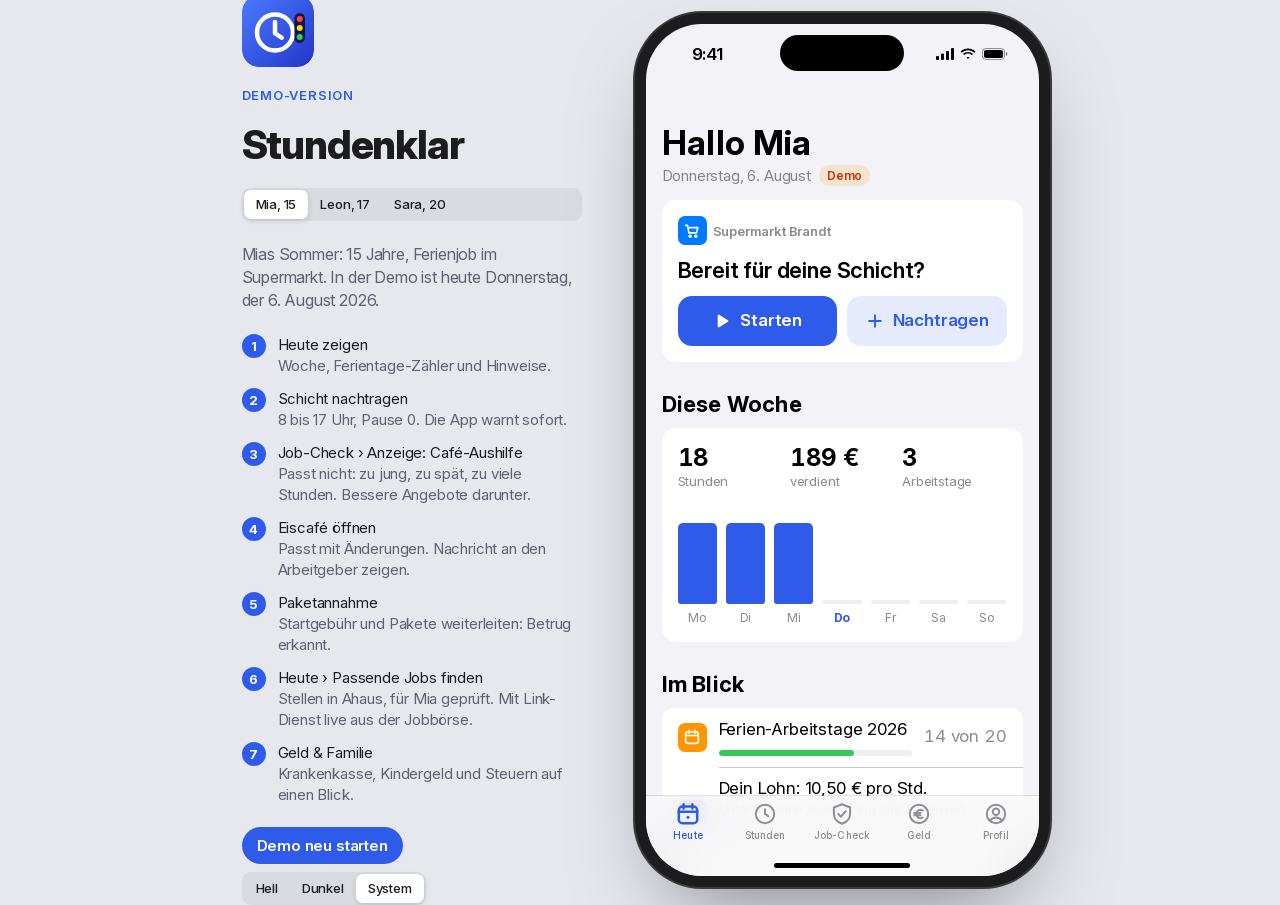
==== demo.html @ 0ec6d13a "Add files via upload" ====
<!doctype html>
<html lang="de">
<head>
<meta charset="utf-8">
<meta name="viewport" content="width=device-width, initial-scale=1, viewport-fit=cover">
<meta http-equiv="Content-Security-Policy" content="default-src 'self'; script-src 'self' 'unsafe-inline'; style-src 'self' 'unsafe-inline'; img-src 'self' data:; font-src 'self'; connect-src 'self' https://*.workers.dev; manifest-src 'self'; base-uri 'none'; form-action 'none'; object-src 'none'">
<meta name="referrer" content="no-referrer">
<meta name="description" content="Demo von Stundenklar mit Mia, Leon und Sara.">
<meta name="theme-color" content="#F2F2F7" media="(prefers-color-scheme: light)">
<meta name="theme-color" content="#000000" media="(prefers-color-scheme: dark)">
<meta name="apple-mobile-web-app-capable" content="yes">
<meta name="mobile-web-app-capable" content="yes">
<meta name="apple-mobile-web-app-title" content="Stundenklar">
<meta name="apple-mobile-web-app-status-bar-style" content="default">
<link rel="manifest" href="manifest.webmanifest">
<link rel="icon" href="icons/icon.svg" type="image/svg+xml">
<link rel="apple-touch-icon" href="icons/apple-touch-icon.png">
<link rel="stylesheet" href="fonts/inter.css">
<title>Stundenklar Demo</title>
<style>
/* Layout: eine iPhone-App. Auf dem Handy randlos, am Rechner im Gerätrahmen mit Erklärspalte daneben. iOS-Systemfarben, Stundenklar-Blau als Akzent. */
:root{
  --tint:#2F5BEA; --tint-soft:rgba(47,91,234,.12);
  --bg:#F2F2F7; --cell:#FFFFFF; --press:#E5E5EA;
  --sheet-bg:#F2F2F7; --sheet-cell:#FFFFFF;
  --fill:rgba(120,120,128,.12); --fill2:rgba(120,120,128,.16); --seg-on:#FFFFFF;
  --label:#000000; --label2:rgba(60,60,67,.6); --label3:rgba(60,60,67,.3);
  --sep:rgba(60,60,67,.29); --bar:rgba(249,249,249,.86); --tabgray:#8E8E93;
  --green:#34C759; --orange:#FF9500; --red:#FF3B30; --yellow:#FFCC00; --blue:#007AFF;
  --indigo:#5856D6; --teal:#30B0C7; --pink:#FF2D55; --purple:#AF52DE; --gray:#8E8E93; --brown:#A2845E;
  --green-t:#248A3D; --orange-t:#C93400; --red-t:#D70015;
  --alert-bg:rgba(242,242,242,.88);
  --stage:#E6E8EE; --stage-ink:#1C1C1E; --stage-muted:#5E6270;
  --frame:#1C1C1E; --frame-edge:#3A3A3C;
  --housing:#1C1C1E; --lamp-off:#3A3A3C;
  --font:-apple-system,BlinkMacSystemFont,"SF Pro Text","Inter","Segoe UI",Roboto,Helvetica,Arial,sans-serif;
  --font-round:ui-rounded,"SF Pro Rounded",-apple-system,BlinkMacSystemFont,"Inter","Segoe UI",sans-serif;
  --mono:ui-monospace,"SF Mono",Menlo,Consolas,monospace;
}
@media (prefers-color-scheme: dark){
  :root:not([data-theme="light"]){
    --tint:#5B84FF; --tint-soft:rgba(91,132,255,.18);
    --bg:#000000; --cell:#1C1C1E; --press:#2C2C2E;
    --sheet-bg:#1C1C1E; --sheet-cell:#2C2C2E;
    --fill:rgba(118,118,128,.24); --fill2:rgba(118,118,128,.3); --seg-on:#636366;
    --label:#FFFFFF; --label2:rgba(235,235,245,.6); --label3:rgba(235,235,245,.3);
    --sep:rgba(84,84,88,.6); --bar:rgba(22,22,24,.84); --tabgray:#8E8E93;
    --green:#30D158; --orange:#FF9F0A; --red:#FF453A; --yellow:#FFD60A; --blue:#0A84FF;
    --indigo:#5E5CE6; --teal:#40C8E0; --pink:#FF375F; --purple:#BF5AF2; --gray:#8E8E93; --brown:#AC8E68;
    --green-t:#30D158; --orange-t:#FF9F0A; --red-t:#FF453A;
    --alert-bg:rgba(44,44,46,.9);
    --stage:#0B0C0F; --stage-ink:#F2F2F7; --stage-muted:#9A9DA8;
    --frame:#000000; --frame-edge:#2C2C2E; --housing:#000000; --lamp-off:#2C2C2E;
    color-scheme:dark;
  }
}
:root[data-theme="dark"]{
  --tint:#5B84FF; --tint-soft:rgba(91,132,255,.18);
  --bg:#000000; --cell:#1C1C1E; --press:#2C2C2E;
  --sheet-bg:#1C1C1E; --sheet-cell:#2C2C2E;
  --fill:rgba(118,118,128,.24); --fill2:rgba(118,118,128,.3); --seg-on:#636366;
  --label:#FFFFFF; --label2:rgba(235,235,245,.6); --label3:rgba(235,235,245,.3);
  --sep:rgba(84,84,88,.6); --bar:rgba(22,22,24,.84); --tabgray:#8E8E93;
  --green:#30D158; --orange:#FF9F0A; --red:#FF453A; --yellow:#FFD60A; --blue:#0A84FF;
  --indigo:#5E5CE6; --teal:#40C8E0; --pink:#FF375F; --purple:#BF5AF2; --gray:#8E8E93; --brown:#AC8E68;
  --green-t:#30D158; --orange-t:#FF9F0A; --red-t:#FF453A;
  --alert-bg:rgba(44,44,46,.9);
  --stage:#0B0C0F; --stage-ink:#F2F2F7; --stage-muted:#9A9DA8;
  --frame:#000000; --frame-edge:#2C2C2E; --housing:#000000; --lamp-off:#2C2C2E;
  color-scheme:dark;
}
*{box-sizing:border-box}
html{height:100%;box-sizing:border-box}
body{height:100%;margin:0;overflow:hidden;background:var(--stage);color:var(--label);font-family:var(--font);font-size:17px;line-height:1.29;letter-spacing:-.01em;-webkit-font-smoothing:antialiased;-webkit-tap-highlight-color:transparent}
button{font:inherit;color:inherit;letter-spacing:inherit}
input,textarea,select{font:inherit;letter-spacing:inherit}
:focus-visible{outline:2px solid var(--tint);outline-offset:2px}
svg.i{width:22px;height:22px;fill:none;stroke:currentColor;stroke-width:1.9;stroke-linecap:round;stroke-linejoin:round;flex:none}

/* Bühne und Gerät */
.stage{height:100%;display:flex;align-items:center;justify-content:center;gap:64px}
.device{position:relative;width:100%;height:100%;background:var(--bg);overflow:hidden;isolation:isolate;--top:0px;--bottom:0px;--tabh:50px}
.statusbar,.island,.homebar{display:none}
.aside{display:none}
@media (min-width:600px) and (min-height:700px){
  .stage{padding-block:24px;padding-left:max(16px,env(safe-area-inset-left,0px));padding-right:max(16px,env(safe-area-inset-right,0px))}
  .device{width:393px;height:min(852px,100%);flex:none;border-radius:56px;box-shadow:0 0 0 11px var(--frame),0 0 0 13px var(--frame-edge),0 40px 90px -24px rgba(0,0,0,.5);--top:54px;--bottom:30px}
  .statusbar{display:flex;position:absolute;inset:0 0 auto;height:54px;z-index:55;align-items:center;justify-content:space-between;padding:6px 30px 0 46px;font:600 17px/1 var(--font);pointer-events:none}
  .statusbar .sb-r{display:flex;gap:6px;align-items:center}
  .statusbar svg{height:12px;width:auto;fill:currentColor}
  .island{display:block;position:absolute;top:11px;left:50%;transform:translateX(-50%);width:124px;height:36px;border-radius:20px;background:#000;z-index:56}
  .homebar{display:block;position:absolute;bottom:8px;left:50%;transform:translateX(-50%);width:136px;height:5px;border-radius:3px;background:var(--label);z-index:70;pointer-events:none}
}
@media (min-width:1040px) and (min-height:700px){
  .aside{display:grid;gap:22px;width:340px;color:var(--stage-ink)}
}
.aside .appicon{width:72px;height:72px;border-radius:17px}
.aside .eyebrow{font:600 13px/1 var(--font);letter-spacing:.06em;text-transform:uppercase;color:var(--tint)}
.aside h1{font:800 40px/1.05 var(--font);letter-spacing:-.03em;margin:0}
.aside p{margin:0;color:var(--stage-muted);font-size:16px;line-height:1.45}
.aside ol{margin:0;padding:0;list-style:none;display:grid;gap:12px;counter-reset:s}
.aside ol li{display:grid;grid-template-columns:26px 1fr;gap:10px;font-size:15px;line-height:1.4;color:var(--stage-ink);counter-increment:s}
.aside ol li::before{content:counter(s);width:24px;height:24px;border-radius:50%;background:var(--tint);color:#fff;font:700 13px/24px var(--font);text-align:center}
.aside ol li span{color:var(--stage-muted)}
.aside .acts{display:flex;flex-wrap:wrap;gap:8px}
.pillbtn{border:0;border-radius:999px;padding:9px 15px;background:var(--tint);color:#fff;font-weight:600;font-size:15px;cursor:pointer}
.pillbtn.ghost{background:transparent;color:var(--stage-ink);box-shadow:inset 0 0 0 1px var(--stage-muted)}
.themes{display:inline-flex;background:var(--fill);border-radius:9px;padding:2px}
.themes button{border:0;background:none;padding:6px 12px;border-radius:7px;font-size:13px;font-weight:500;cursor:pointer;color:var(--stage-ink)}
.themes button[aria-pressed="true"]{background:var(--seg-on);box-shadow:0 2px 6px rgba(0,0,0,.12)}

/* App-Gerüst */
.screens{position:absolute;inset:0}
.screen{position:absolute;inset:0;overflow-y:auto;overflow-x:hidden;overscroll-behavior:contain;padding-bottom:calc(var(--tabh) + var(--bottom) + 28px);scrollbar-width:none}
.screen::-webkit-scrollbar{display:none}
.navbar{position:sticky;top:0;z-index:10;padding-top:var(--top);transition:background .2s,box-shadow .2s}
.screen.scrolled .navbar{background:var(--bar);-webkit-backdrop-filter:saturate(180%) blur(20px);backdrop-filter:saturate(180%) blur(20px);box-shadow:0 .5px 0 var(--sep)}
.navrow{height:44px;display:grid;grid-template-columns:1fr auto 1fr;align-items:center;padding-left:max(16px,env(safe-area-inset-left,0px));padding-right:max(16px,env(safe-area-inset-right,0px))}
.ntitle{font-weight:600;font-size:17px;opacity:0;transition:opacity .2s;white-space:nowrap}
.screen.scrolled .ntitle{opacity:1}
.nright{justify-self:end;display:flex;gap:4px}
.nbtn{border:0;background:none;color:var(--tint);width:36px;height:36px;border-radius:18px;display:grid;place-items:center;cursor:pointer}
.nbtn svg.i{width:24px;height:24px;stroke-width:2.2}
.nbtn:active{opacity:.5}
.content{padding-left:max(16px,env(safe-area-inset-left,0px));padding-right:max(16px,env(safe-area-inset-right,0px))}
.lt{display:grid;gap:2px;margin:0 0 6px}
.lt h1{font:700 34px/41px var(--font);letter-spacing:.01em;margin:0}
.lt .sub{display:flex;align-items:center;gap:8px;flex-wrap:wrap;color:var(--label2);font-size:15px}
.demo-pill{font-size:12px;font-weight:600;color:var(--orange-t);background:color-mix(in srgb,var(--orange) 16%,transparent);padding:3px 8px;border-radius:999px}

/* Tab-Leiste */
.tabbar{position:absolute;left:0;right:0;bottom:0;z-index:20;height:calc(var(--tabh) + var(--bottom));padding-bottom:var(--bottom);padding-left:max(4px,env(safe-area-inset-left,0px));padding-right:max(4px,env(safe-area-inset-right,0px));display:grid;grid-template-columns:repeat(5,1fr);background:var(--bar);-webkit-backdrop-filter:saturate(180%) blur(20px);backdrop-filter:saturate(180%) blur(20px);box-shadow:0 -.5px 0 var(--sep)}
.tab{border:0;background:none;display:flex;flex-direction:column;align-items:center;justify-content:center;gap:2px;color:var(--tabgray);font-size:10px;font-weight:500;letter-spacing:.01em;cursor:pointer;padding-top:2px}
.tab svg.i{width:26px;height:26px;stroke-width:1.8}
.tab[aria-current="page"]{color:var(--tint)}
.tab[aria-current="page"] svg.i{stroke-width:2.3}

/* Listen im iOS-Stil */
.sechead{font-size:13px;line-height:18px;text-transform:uppercase;color:var(--label2);padding:0 16px 7px;margin-top:24px;letter-spacing:.01em}
.h2{display:flex;align-items:baseline;justify-content:space-between;gap:12px;font:700 22px/28px var(--font);letter-spacing:.01em;margin:28px 0 10px}
.h2 button{border:0;background:none;color:var(--tint);font-size:17px;font-weight:400;cursor:pointer;padding:0}
.secfoot{font-size:13px;line-height:18px;color:var(--label2);padding:7px 16px 0}
.group{background:var(--cell);border-radius:12px;overflow:hidden}
.row{display:flex;align-items:center;gap:12px;min-height:44px;padding:0 16px;position:relative;background:var(--cell);width:100%;border:0;text-align:left;font-size:17px;color:var(--label)}
button.row{cursor:pointer}
button.row:active{background:var(--press)}
.group > .row + .row::before,.group > .row + .rowwrap::before,.group > .rowwrap + .row::before{content:"";position:absolute;top:0;left:16px;right:0;height:.5px;background:var(--sep)}
.group.ic > .row + .row::before{left:57px}
.row .lbl{flex:1;min-width:0;padding:11px 0;display:grid;gap:1px}
.row .lbl small{font-size:13px;color:var(--label2);line-height:17px}
.row .lbl .one{white-space:nowrap;overflow:hidden;text-overflow:ellipsis}
.row .val{color:var(--label2);text-align:right;white-space:nowrap;font-variant-numeric:tabular-nums}
.row .chev{color:var(--label3);display:flex}
.row .chev svg.i{width:15px;height:15px;stroke-width:2.6}
.row input.inl{border:0;background:transparent;text-align:right;color:var(--label2);width:9.5em;min-width:0;padding:11px 0;font-variant-numeric:tabular-nums}
.row input.inl:focus{outline:none;color:var(--label)}
.row .unit{color:var(--label2)}
.ico{width:29px;height:29px;border-radius:7px;display:grid;place-items:center;color:#fff;flex:none}
.ico svg.i{width:18px;height:18px;stroke-width:2.2}
.row.danger{color:var(--red);justify-content:center}
.row.action{color:var(--tint)}
.row .check{color:var(--tint)}
.sheet .group,.sheet .row{background:var(--sheet-cell)}

/* Bedienelemente */
.switch{position:relative;display:inline-block;width:51px;height:31px;flex:none}
.switch input{position:absolute;inset:0;opacity:0;margin:0;cursor:pointer;z-index:1}
.switch span{position:absolute;inset:0;border-radius:16px;background:var(--fill2);transition:background .25s}
.switch span::after{content:"";position:absolute;top:2px;left:2px;width:27px;height:27px;border-radius:50%;background:#fff;box-shadow:0 3px 8px rgba(0,0,0,.15),0 3px 1px rgba(0,0,0,.06);transition:transform .25s}
.switch input:checked + span{background:var(--green)}
.switch input:checked + span::after{transform:translateX(20px)}
.switch input:focus-visible + span{outline:2px solid var(--tint);outline-offset:2px}
.seg{display:grid;grid-auto-flow:column;grid-auto-columns:1fr;background:var(--fill);border-radius:9px;padding:2px;gap:2px}
.seg button{border:0;background:none;font-size:13px;font-weight:500;padding:7px 4px;border-radius:7px;cursor:pointer;white-space:nowrap}
.seg button[aria-pressed="true"]{background:var(--seg-on);box-shadow:0 3px 8px rgba(0,0,0,.12),0 3px 1px rgba(0,0,0,.04);font-weight:600}
.stepper{display:inline-flex;align-items:center;background:var(--fill);border-radius:9px;overflow:hidden;flex:none}
.stepper button{border:0;background:none;width:46px;height:32px;display:grid;place-items:center;cursor:pointer;color:var(--label)}
.stepper button + button{box-shadow:inset .5px 0 0 var(--sep)}
.stepper button:active{background:var(--fill)}
.stepper svg.i{width:18px;height:18px;stroke-width:2.4}
.stepval{min-width:2.6em;text-align:center;font-variant-numeric:tabular-nums;color:var(--label2)}
.btn{display:flex;align-items:center;justify-content:center;gap:8px;min-height:50px;border-radius:14px;background:var(--tint);color:#fff;font-weight:600;font-size:17px;border:0;width:100%;cursor:pointer;padding:0 16px}
.btn svg.i{width:20px;height:20px;stroke-width:2.3}
.btn.soft{background:var(--tint-soft);color:var(--tint)}
.btn.red{background:var(--red)}
.btn:active{opacity:.75}
.btn[disabled]{opacity:.4;cursor:default}
.textbtn{border:0;background:none;color:var(--tint);cursor:pointer;padding:0;font-size:17px}

/* Karten und Daten */
.card{background:var(--cell);border-radius:14px;padding:16px}
.stack{display:grid;gap:12px;grid-template-columns:minmax(0,1fr)}
.eyebrow{font-size:13px;font-weight:600;color:var(--label2);display:flex;align-items:center;gap:6px}
.big{font:700 34px/1.1 var(--font-round);letter-spacing:-.01em;font-variant-numeric:tabular-nums}
.big small{font-size:20px;font-weight:600;color:var(--label2)}
.stats{display:grid;grid-template-columns:repeat(3,minmax(0,1fr));gap:8px}
.stat{display:grid;gap:2px;min-width:0}
.stat b{font:700 24px/1.15 var(--font-round);font-variant-numeric:tabular-nums;white-space:nowrap}
.stat span{font-size:13px;color:var(--label2)}
.bars{display:grid;grid-template-columns:repeat(7,minmax(0,1fr));gap:9px;height:108px;align-items:end;margin-top:6px}
.bars .b{display:grid;align-items:end;height:100%;position:relative}
.bars .b i{display:block;border-radius:5px 5px 3px 3px;background:var(--tint);min-height:4px}
.bars .b i.z{background:var(--fill)}
.bars .b i.w{background:var(--orange)}
.bars .b i.s{background:var(--red)}
.bars .b i.sch{background:var(--purple)}
.lgrow{display:flex;flex-wrap:wrap;gap:6px 14px;margin-top:10px;font-size:12px;color:var(--label2)}
.lgrow span{display:inline-flex;align-items:center;gap:5px}
.lgrow i{width:8px;height:8px;border-radius:2px;display:inline-block}
.kindtag{font-size:12px;font-weight:600;color:var(--purple);background:color-mix(in srgb,var(--purple) 14%,transparent);padding:2px 6px;border-radius:5px;vertical-align:1px}
.issue.info svg.i{color:var(--tint)}
.bweek{display:grid;gap:4px;border-top:1px solid #E2E2E6;padding-top:10px}
.bweek h5{margin:0;font-size:14px;display:flex;justify-content:space-between;gap:8px}
.bweek h5 span{font-weight:500;color:#666}
.bweek .bh{margin:4px 0 0;font-size:11px;text-transform:uppercase;letter-spacing:.04em;color:#666}
.bweek ul{margin:0;padding-left:16px;display:grid;gap:2px}
.linkfield{display:flex;gap:8px;align-items:center}
.linkfield input{flex:1;min-width:0;border:0;background:var(--fill);border-radius:10px;padding:11px 12px;color:var(--label);font-size:16px}
.linkfield input:focus{outline:2px solid var(--tint);outline-offset:0}
.linkfield .btn{width:auto;min-height:44px;padding:0 18px;border-radius:10px}
.row select.inl{appearance:none;-webkit-appearance:none;border:0;background:transparent url("data:image/svg+xml,%3Csvg xmlns='http://www.w3.org/2000/svg' viewBox='0 0 10 16'%3E%3Cpath d='M2 6l3-3 3 3M2 10l3 3 3-3' fill='none' stroke='%238E8E93' stroke-width='1.6' stroke-linecap='round' stroke-linejoin='round'/%3E%3C/svg%3E") no-repeat right center/9px 14px;color:var(--label2);text-align:right;text-align-last:right;padding:11px 16px 11px 0;max-width:62%;min-width:0;font-size:17px;cursor:pointer}
.row select.inl:focus{outline:none;color:var(--label)}
.row select.inl option{color:#000}
a.row{text-decoration:none;color:var(--label);cursor:pointer}
a.row:active{background:var(--press)}
.chips{display:flex;flex-wrap:wrap;gap:5px;margin-top:5px}
.chip{font-size:12px;font-weight:600;padding:2px 8px;border-radius:999px;background:color-mix(in srgb,var(--green) 16%,transparent);color:var(--green-t)}
.portal{font-size:12px;font-weight:600;color:var(--label2);background:var(--fill);padding:3px 8px;border-radius:999px}
.fixn{width:26px;height:26px;border-radius:50%;background:var(--tint);color:#fff;font:700 13px/26px var(--font);text-align:center;flex:none}
.msgbox{white-space:pre-wrap;font-size:15px;line-height:1.45;background:var(--sheet-cell);border-radius:12px;padding:14px 16px}
.tbox{background:var(--sheet-cell);border-radius:12px;padding:0 16px}
textarea.big{width:100%;min-height:200px;border:0;background:transparent;resize:vertical;color:var(--label);font-size:16px;line-height:1.4;padding:12px 0;display:block}
textarea.big:focus{outline:none}
textarea.big,textarea.big::placeholder{font-weight:400}
textarea.big::placeholder{color:var(--label3)}
.two{display:-webkit-box;-webkit-line-clamp:2;-webkit-box-orient:vertical;overflow:hidden}
details.raw{margin-top:18px}
details.raw summary{cursor:pointer;color:var(--tint);font-size:15px;padding:6px 16px}
details.raw p{white-space:pre-wrap;font-size:14px;line-height:1.4;color:var(--label2);padding:6px 16px;margin:0}
.loading{display:grid;justify-items:center;gap:14px;padding:90px 20px;color:var(--label2)}
.spin{width:34px;height:34px;border-radius:50%;border:3px solid var(--fill2);border-top-color:var(--tint);animation:spin .8s linear infinite}
@keyframes spin{to{transform:rotate(360deg)}}
.note.i{background:var(--tint-soft)}
.note.i svg.i{color:var(--tint)}
.chips.sel{margin-top:0;gap:8px}
.chips.sel .chip{font-size:14px;font-weight:600;padding:7px 13px;background:var(--fill);color:var(--label);border:0;cursor:pointer;transition:background .15s,color .15s}
.chips.sel .chip[aria-pressed="true"]{background:var(--tint);color:#fff}
.chip.ask{background:color-mix(in srgb,var(--orange) 16%,transparent);color:var(--orange-t)}
.chip.fixit{background:color-mix(in srgb,var(--tint) 14%,transparent);color:var(--tint)}
.infield{width:100%;min-width:0;border:0;background:var(--fill);border-radius:10px;padding:11px 12px;color:var(--label);font:inherit;font-size:16px}
.infield:focus{outline:2px solid var(--tint);outline-offset:0}
.infield::placeholder{color:var(--label3)}
select.infield{appearance:none;-webkit-appearance:none;padding-right:30px;cursor:pointer;background:var(--fill) url("data:image/svg+xml,%3Csvg xmlns='http://www.w3.org/2000/svg' viewBox='0 0 10 16'%3E%3Cpath d='M2 6l3-3 3 3M2 10l3 3 3-3' fill='none' stroke='%238E8E93' stroke-width='1.6' stroke-linecap='round' stroke-linejoin='round'/%3E%3C/svg%3E") no-repeat right 11px center/9px 14px}
.fieldrow{display:grid;grid-template-columns:minmax(0,1fr) 92px;gap:8px}
.live-pill{font-size:11px;font-weight:700;letter-spacing:.03em;text-transform:uppercase;color:#fff;background:var(--green-t);padding:2px 7px;border-radius:999px;display:inline-flex;align-items:center;gap:4px}
.live-pill::before{content:"";width:6px;height:6px;border-radius:50%;background:#fff;animation:livepulse 1.6s ease-in-out infinite}
@keyframes livepulse{50%{opacity:.35}}
.eyebrow .live-pill{margin-left:auto}
.row .live-pill{flex:none}
.spin.sm{width:18px;height:18px;border-width:2px}
.row.offer .lbl>.two{font-weight:600}
.vtag{font-size:12px;font-weight:700;padding:2px 8px 2px 6px;border-radius:999px;display:inline-flex;align-items:center;gap:5px}
.vtag .dot{width:7px;height:7px}
.vtag.ok{background:color-mix(in srgb,var(--green) 16%,transparent);color:var(--green-t)}
.vtag.wait{background:color-mix(in srgb,var(--orange) 16%,transparent);color:var(--orange-t)}
.vtag.stop{background:color-mix(in srgb,var(--red) 14%,transparent);color:var(--red-t)}
.vnote{color:var(--red-t)!important;margin-top:4px}
.extlink{justify-self:start;display:inline-flex;align-items:center;gap:4px;margin-top:4px;color:var(--tint);font-size:15px;text-decoration:none}
.extlink svg.i{width:15px;height:15px;stroke-width:2.4}
@media (prefers-reduced-motion:reduce){.live-pill::before{animation:none}}
.days{display:grid;grid-template-columns:repeat(7,minmax(0,1fr));gap:9px;margin-top:6px;font-size:12px;color:var(--label2);text-align:center}
.days .t{color:var(--tint);font-weight:700}
.prog{height:6px;border-radius:3px;background:var(--fill);overflow:hidden;margin-top:8px}
.prog i{display:block;height:100%;border-radius:3px;background:var(--green)}
.prog i.w{background:var(--orange)} .prog i.s{background:var(--red)}
.timer{font:600 52px/1 var(--font-round);font-variant-numeric:tabular-nums;letter-spacing:-.02em}
.live{display:inline-flex;align-items:center;gap:6px;color:var(--red-t);font-weight:600;font-size:13px}
.live::before{content:"";width:8px;height:8px;border-radius:50%;background:var(--red);animation:pulse 1.4s infinite}
@keyframes pulse{50%{opacity:.25}}
.btnrow{display:grid;grid-template-columns:1fr 1fr;gap:10px}
.dot{width:10px;height:10px;border-radius:50%;flex:none;display:inline-block}
.dot.ok{background:var(--green)} .dot.wait{background:var(--orange)} .dot.stop{background:var(--red)} .dot.info{background:var(--gray)}
.stxt{font-size:15px;color:var(--label2);display:inline-flex;align-items:center;gap:6px;white-space:nowrap}
.daycell{width:40px;flex:none;text-align:center;display:grid;line-height:1.1;padding:8px 0}
.daycell small{font-size:12px;color:var(--label2);text-transform:uppercase;font-weight:600}
.daycell b{font:500 22px/1.15 var(--font-round)}
.daycell.today small,.daycell.today b{color:var(--red)}
.flag{display:flex;color:var(--orange)} .flag.s{color:var(--red)}
.flag svg.i{width:19px;height:19px;stroke-width:2.2}
.empty{display:grid;justify-items:center;text-align:center;gap:10px;padding:36px 20px;color:var(--label2)}
.empty svg.i{width:44px;height:44px;stroke-width:1.5;color:var(--label3)}
.empty b{color:var(--label);font-size:20px}
.mswitch{display:flex;align-items:center;justify-content:space-between;margin:8px 0 12px}
.mswitch b{font-size:17px}
.mswitch button{border:0;background:var(--fill);color:var(--tint);width:34px;height:34px;border-radius:17px;display:grid;place-items:center;cursor:pointer}
.mswitch button svg.i{width:17px;height:17px;stroke-width:2.6}
.mswitch button[disabled]{opacity:.35}

/* Ampel */
.ampel{display:inline-flex;gap:6px;padding:6px 8px;border-radius:999px;background:var(--housing);flex:none}
.ampel i{width:14px;height:14px;border-radius:50%;background:var(--lamp-off)}
.ampel.stop i:nth-child(1){background:#FF453A;box-shadow:0 0 10px #FF453A}
.ampel.wait i:nth-child(2){background:#FFD60A;box-shadow:0 0 10px #FFD60A}
.ampel.ok i:nth-child(3){background:#30D158;box-shadow:0 0 10px #30D158}
.hero{display:grid;gap:10px}
.hero .ampel{justify-self:start}
.hero h3{margin:0;font:700 22px/1.2 var(--font);letter-spacing:-.01em;text-wrap:balance}
.hero p{margin:0;color:var(--label2);font-size:15px}
.verdict-band{border-radius:14px;padding:16px;display:grid;gap:8px;color:#fff}
.verdict-band.ok{background:#248A3D} .verdict-band.wait{background:#C93400} .verdict-band.stop{background:#D70015}
.verdict-band .vb-top{display:flex;align-items:center;gap:10px;font:700 22px/1.2 var(--font)}
.verdict-band .vb-top svg.i{width:30px;height:30px;stroke-width:2.2}
.verdict-band p{margin:0;font-size:15px;line-height:1.4;opacity:.95}
.note{display:flex;gap:10px;align-items:flex-start;border-radius:12px;padding:12px 14px;background:color-mix(in srgb,var(--orange) 14%,var(--cell));font-size:15px;line-height:1.35}
.note svg.i{color:var(--orange);width:20px;height:20px;margin-top:1px}
.note.s{background:color-mix(in srgb,var(--red) 12%,var(--cell))} .note.s svg.i{color:var(--red)}

/* Sheets, Alerts */
.scrim{position:absolute;inset:0;background:rgba(0,0,0,.35);opacity:0;transition:opacity .3s;z-index:40;pointer-events:none}
.scrim.open{opacity:1;pointer-events:auto}
.sheet{position:absolute;left:0;right:0;bottom:0;top:calc(var(--top) + 12px);background:var(--sheet-bg);border-radius:13px 13px 0 0;z-index:41;transform:translateY(105%);transition:transform .4s cubic-bezier(.32,.72,0,1);display:flex;flex-direction:column;box-shadow:0 -8px 30px rgba(0,0,0,.12)}
.sheet.open{transform:none}
.grab{width:36px;height:5px;border-radius:3px;background:var(--label3);margin:6px auto 0}
.shead{display:grid;grid-template-columns:1fr auto 1fr;align-items:center;min-height:50px;padding-left:max(16px,env(safe-area-inset-left,0px));padding-right:max(16px,env(safe-area-inset-right,0px))}
.shead b{font-size:17px;font-weight:600;text-align:center}
.shead .r{justify-self:end;font-weight:600}
.shead .l{justify-self:start}
.sbody{flex:1;overflow-y:auto;padding-left:max(16px,env(safe-area-inset-left,0px));padding-right:max(16px,env(safe-area-inset-right,0px));padding-bottom:calc(28px + var(--bottom));overscroll-behavior:contain}
.row input[type=date],.row input[type=time]{border:0;background:var(--fill);border-radius:7px;padding:6px 10px;color:var(--label);font-variant-numeric:tabular-nums;min-width:0}
.row textarea{border:0;background:transparent;width:100%;resize:none;padding:11px 0;color:var(--label);min-height:44px}
.row textarea:focus{outline:none}
.issue{display:flex;gap:10px;align-items:flex-start;padding:10px 16px;font-size:15px;line-height:1.35;position:relative}
.issue + .issue::before{content:"";position:absolute;top:0;left:46px;right:0;height:.5px;background:var(--sep)}
.issue svg.i{width:20px;height:20px;flex:none;margin-top:0}
.issue.stop svg.i{color:var(--red)} .issue.wait svg.i{color:var(--orange)} .issue.ok svg.i{color:var(--green)}
.alertwrap{position:absolute;inset:0;z-index:60;display:grid;place-items:center;background:rgba(0,0,0,.25);opacity:0;pointer-events:none;transition:opacity .2s}
.alertwrap.open{opacity:1;pointer-events:auto}
.alert{width:270px;max-width:calc(100% - 48px);background:var(--alert-bg);-webkit-backdrop-filter:blur(30px);backdrop-filter:blur(30px);border-radius:14px;overflow:hidden;text-align:center;transform:scale(1.08);transition:transform .2s}
.alertwrap.open .alert{transform:none}
.alert .at{padding:19px 16px 15px;display:grid;gap:4px}
.alert .at b{font-size:17px}
.alert .at span{font-size:13px;line-height:1.35}
.alert .ab{display:grid;grid-auto-flow:column;grid-auto-columns:1fr;box-shadow:inset 0 .5px 0 var(--sep)}
.alert .ab button{border:0;background:none;height:44px;color:var(--tint);font-size:17px;cursor:pointer}
.alert .ab button + button{box-shadow:inset .5px 0 0 var(--sep)}
.alert .ab button.bold{font-weight:600}
.alert .ab button.destr{color:var(--red)}
.hud{position:absolute;left:50%;top:42%;transform:translate(-50%,-50%) scale(.9);z-index:65;background:var(--alert-bg);-webkit-backdrop-filter:blur(30px);backdrop-filter:blur(30px);border-radius:14px;padding:18px 22px;display:grid;justify-items:center;gap:8px;font-weight:600;font-size:15px;opacity:0;pointer-events:none;transition:opacity .2s,transform .2s}
.hud.show{opacity:1;transform:translate(-50%,-50%) scale(1)}
.hud svg.i{width:34px;height:34px;stroke-width:2.2;color:var(--green)}

/* Stundenzettel */
.paper{background:#FFFFFF;color:#111;border-radius:6px;padding:20px 18px;box-shadow:0 1px 3px rgba(0,0,0,.12);font-size:13px;display:grid;gap:12px}
.paper h4{margin:0;font-size:18px;letter-spacing:-.01em}
.paper .meta{display:grid;grid-template-columns:auto 1fr;gap:3px 12px;color:#444}
.paper .tw{overflow-x:auto}
.paper table{width:100%;border-collapse:collapse;font-variant-numeric:tabular-nums;min-width:300px}
.paper th,.paper td{padding:5px 4px;border-bottom:1px solid #E2E2E6;text-align:left;white-space:nowrap}
.paper th{font-size:11px;text-transform:uppercase;letter-spacing:.04em;color:#666}
.paper td.r,.paper th.r{text-align:right}
.paper tfoot td{font-weight:700;border-bottom:0;border-top:1.5px solid #111}
.paper .sign{display:grid;grid-template-columns:1fr 1fr;gap:18px;margin-top:18px;color:#666;font-size:11px}
.paper .sign span{border-top:1px solid #999;padding-top:4px}
.prose{display:grid;gap:12px;font-size:16px;line-height:1.45}
.prose p{margin:0}
.prose .muted{color:var(--label2);font-size:14px}

/* Einrichtung */
.onb{position:absolute;inset:0;z-index:50;background:var(--bg);display:flex;flex-direction:column;padding-top:var(--top)}
.onb[hidden]{display:none!important}
.onb .ob-body{flex:1;overflow-y:auto;grid-auto-rows:max-content;padding:24px max(20px,env(safe-area-inset-right,0px)) 16px max(20px,env(safe-area-inset-left,0px));display:grid;align-content:start;gap:18px}
.onb .ob-foot{padding:12px max(20px,env(safe-area-inset-right,0px)) calc(16px + var(--bottom)) max(20px,env(safe-area-inset-left,0px));display:grid;gap:10px}
.onb h2{font:800 32px/1.12 var(--font);letter-spacing:-.02em;margin:0;text-wrap:balance}
.onb .lead{color:var(--label2);margin:0;font-size:17px;line-height:1.4}
.feat{display:grid;grid-template-columns:44px 1fr;gap:14px;align-items:start}
.feat .fi{width:44px;height:44px;border-radius:12px;display:grid;place-items:center;color:var(--tint);background:var(--tint-soft)}
.feat b{display:block;margin-bottom:2px}
.feat span{color:var(--label2);font-size:15px;line-height:1.35}
.dots3{display:flex;gap:7px;justify-content:center}
.dots3 i{width:7px;height:7px;border-radius:50%;background:var(--label3)}
.dots3 i.on{background:var(--label)}
.appicon{display:block;width:96px;height:96px;border-radius:22px}

@media (prefers-reduced-motion: reduce){*{transition:none!important;animation:none!important}}
</style>
</head>
<body>
<div class="stage">
  <aside class="aside" id="aside"></aside>
  <div class="device" id="device">
    <div class="statusbar" aria-hidden="true">
      <span>9:41</span>
      <span class="sb-r">
        <svg viewBox="0 0 18 12"><rect x="0" y="8" width="3" height="4" rx="1"/><rect x="5" y="5.5" width="3" height="6.5" rx="1"/><rect x="10" y="3" width="3" height="9" rx="1"/><rect x="15" y="0" width="3" height="12" rx="1"/></svg>
        <svg viewBox="0 0 16 12"><path d="M8 2.2c2.4 0 4.6.9 6.3 2.5l1.2-1.2C13.4 1.4 10.8.4 8 .4S2.6 1.4.5 3.5l1.2 1.2C3.4 3.1 5.6 2.2 8 2.2zm0 3.4c1.5 0 2.8.6 3.9 1.5l1.2-1.2C11.7 4.6 9.9 3.9 8 3.9S4.3 4.6 2.9 5.9l1.2 1.2C5.2 6.2 6.5 5.6 8 5.6zm0 3.3c.6 0 1.1.2 1.5.6L8 11 6.5 9.5c.4-.4.9-.6 1.5-.6z"/></svg>
        <svg viewBox="0 0 27 12"><rect x=".5" y=".5" width="22" height="11" rx="3.2" fill="none" stroke="currentColor" opacity=".4"/><rect x="2" y="2" width="19" height="8" rx="2"/><path d="M24 4v4c.8-.3 1.3-1.1 1.3-2S24.8 4.3 24 4z" opacity=".5"/></svg>
      </span>
    </div>
    <div class="island" aria-hidden="true"></div>

    <main class="screens">
      <section class="screen" id="sc-today" aria-label="Heute"></section>
      <section class="screen" id="sc-shifts" aria-label="Stunden" hidden></section>
      <section class="screen" id="sc-check" aria-label="Job-Check" hidden></section>
      <section class="screen" id="sc-money" aria-label="Geld und Familie" hidden></section>
      <section class="screen" id="sc-profile" aria-label="Profil" hidden></section>
    </main>

    <nav class="tabbar" aria-label="Bereiche" id="tabbar"></nav>

    <div class="onb" id="onb" hidden></div>
    <div class="scrim" id="scrim" data-action="sheet-close"></div>
    <div class="sheet" id="sheet" role="dialog" aria-modal="true" aria-labelledby="sheet-title"></div>
    <div class="alertwrap" id="alertwrap"><div class="alert" role="alertdialog" id="alert"></div></div>
    <div class="hud" id="hud" aria-live="polite"></div>
    <div class="homebar" aria-hidden="true"></div>
  </div>
</div>

<script src="config.js"></script>
<script>
"use strict";
const MODE = "demo";            // "demo" = Mias Sommer mit Beispieldaten, "live" = leer zum Ausprobieren
const DEMO = MODE === "demo";
const DEMO_TODAY = "2026-08-06";    // In der Demo ist heute Donnerstag, 6. August 2026
const STORE = "stundenklar-app-v1";

/* ===== EINSTELLUNG: Link-Dienst =====
   Adresse eures Cloudflare Workers, zum Beispiel "https://stundenklar-dienst.euername.workers.dev".
   Auf der eigenen Website steht sie in config.js. Leer = ohne Link-Dienst, dann fügt man den Anzeigentext selbst ein. */
const LINK_DIENST = String(window.STUNDENKLAR_DIENST || "").trim();
const DIENST_KEY = "stundenklar-dienst";
const WEB = window.STUNDENKLAR_WEB === true;   // eigene Website (GitHub Pages) mit Datenschutz- und Impressum-Seite

/* ===== Regel-Datei: Werte 2026 ===== */
const RULES = {
  stand: "1. November 2026",
  famvGrenze: 565, minijob: 603, midijobBis: 2000, kurzTage: 70,
  rvMinijob: 0.036, rvPrivat: 0.136, azubiGeringverdiener: 325,
  kindergeld: 259, kgStunden: 20, grundfreibetrag: 12348, mindestlohn: 13.90,
  gsFreiU25: 603, gsStufe2: 1000, gsStufe3: 1200, bafoegJahr: 603 * 12,
  kizMax: 297, kizQuote: 0.45, ferienTageMax: 20,
  // Mindestausbildungsvergütung (§ 17 BBiG): 1. Jahr nach Beginn-Jahr, dann +18 %, +35 %, +40 %
  miav: {2023:620, 2024:649, 2025:682, 2026:724, 2027:764}, miavFaktor: [1, 1.18, 1.35, 1.40],
  langerSchultag: 225   // mehr als 5 Unterrichtsstunden à 45 Min.
};
const isAzubi = st => st === "betrAusb" || st === "dual";
function miavFor(start, jahr){ const b = RULES.miav[start]; return b ? Math.round(b * RULES.miavFaktor[Math.min(4, Math.max(1, jahr)) - 1]) : null; }
function urlaubMin(age){ return age < 16 ? {wt:30, at:25} : age < 17 ? {wt:27, at:23} : age < 18 ? {wt:25, at:21} : {wt:24, at:20}; }
const AUSB_ART = {betrieb:{label:"Ausbildung im Betrieb", sub:"duale Berufsausbildung"}, integriert:{label:"Duales Studium mit Ausbildung", sub:"ausbildungsintegriert"}, praxis:{label:"Duales Studium mit Praxisphasen", sub:"praxisintegriert"}};
const defaultAusb = () => ({beruf:"", start:2026, jahr:1, soll:40, urlaub:25, art:"betrieb", eltern:true});

/* Tätigkeiten: light = leichte Tätigkeit nach Kinderarbeitsschutzverordnung */
const ACTS = {
  prospekte: {name:"Zeitungen & Prospekte austragen", icon:"news", color:"var(--orange)", light:true},
  nachhilfe: {name:"Nachhilfe geben", icon:"book", color:"var(--indigo)", light:true},
  babysitten:{name:"Babysitten", icon:"child", color:"var(--pink)", light:true, sat:true},
  tiere:     {name:"Haustiere betreuen", icon:"paw", color:"var(--brown)", light:true, sat:true},
  garten:    {name:"Haus- & Gartenarbeit (privat)", icon:"leaf", color:"var(--green)", light:true, sat:true},
  einkaufen: {name:"Einkaufen & Botengänge", icon:"bag", color:"var(--purple)", light:true},
  sport:     {name:"Helfen im Sportverein", icon:"ball", color:"var(--teal)", light:true, sat:true, sun:true},
  handel:    {name:"Supermarkt & Laden", icon:"cart", color:"var(--blue)", light:false, sat:true},
  gastro:    {name:"Café & Restaurant", icon:"cup", color:"var(--red)", light:false, sat:true, sun:true, late:true},
  buero:     {name:"Büro & Aushilfe", icon:"briefcase", color:"var(--gray)", light:false},
  sonstiges: {name:"Etwas anderes", icon:"dots", color:"var(--gray)", light:false}
};
const STATUS = {
  schule:{label:"Schule", sub:"auch Oberstufe"},
  betrAusb:{label:"Ausbildung im Betrieb", sub:"mit Vergütung"},
  dual:{label:"Duales Studium", sub:"Hochschule plus Praxis im Betrieb"},
  studium:{label:"Studium"},
  schulAusb:{label:"Schulische Ausbildung", sub:"ohne Vergütung"},
  pause:{label:"Nichts davon", sub:"z. B. Pause nach dem Abschluss"}
};
const JOBS = {
  minijob:{label:"Minijob", sub:"regelmäßig, bis 603 € im Monat"},
  ferienjob:{label:"Ferienjob", sub:"befristet, höchstens 70 Arbeitstage"},
  midijob:{label:"Job über 603 €", sub:"Midijob oder Werkstudent"},
  verguetung:{label:"Ausbildungsvergütung", sub:"bei Ausbildung oder dualem Studium"}
};
const KV = {gkv:{label:"Gesetzlich", sub:"AOK, TK, Barmer …"}, pkv:{label:"Privat"}, unklar:{label:"Weiß ich nicht"}};
const ERST = {ja:{label:"Ja, die erste"}, nein:{label:"Nein, schon ein Abschluss"}};
const LAENDER = ["Baden-Württemberg","Bayern","Berlin","Brandenburg","Bremen","Hamburg","Hessen","Mecklenburg-Vorpommern","Niedersachsen","Nordrhein-Westfalen","Rheinland-Pfalz","Saarland","Sachsen","Sachsen-Anhalt","Schleswig-Holstein","Thüringen"];

/* ===== Icons ===== */
const ICONS = {
  today:'<rect x="3.5" y="5" width="17" height="15.5" rx="3.5"/><path d="M3.5 10h17M8 3v4M16 3v4"/><circle cx="12" cy="15" r="1.4" fill="currentColor" stroke="none"/>',
  clock:'<circle cx="12" cy="12" r="8.5"/><path d="M12 7.5V12l3 2"/>',
  shield:'<path d="M12 3l7.5 3v5.5c0 4.6-3.2 8-7.5 9.5-4.3-1.5-7.5-4.9-7.5-9.5V6z"/><path d="M8.6 12l2.4 2.4 4.4-4.9"/>',
  euro:'<circle cx="12" cy="12" r="8.5"/><path d="M15.4 8.8a3.8 3.8 0 1 0 0 6.4M7.6 11h5.8M7.6 13.2h5.8"/>',
  person:'<circle cx="12" cy="12" r="8.5"/><circle cx="12" cy="10" r="3"/><path d="M6.6 18.2c1.3-2 3.2-3 5.4-3s4.1 1 5.4 3"/>',
  plus:'<path d="M12 5v14M5 12h14"/>', minus:'<path d="M5 12h14"/>',
  chevR:'<path d="M9 5l7 7-7 7"/>', chevL:'<path d="M15 5l-7 7 7 7"/>',
  play:'<path d="M8 5.5v13l10.5-6.5z" fill="currentColor"/>',
  stop:'<rect x="6.5" y="6.5" width="11" height="11" rx="2.5" fill="currentColor"/>',
  warn:'<path d="M10.3 4.6L3.2 17.5A2 2 0 0 0 5 20.5h14a2 2 0 0 0 1.8-3L13.7 4.6a2 2 0 0 0-3.4 0z"/><path d="M12 10v4M12 17.1v.1"/>',
  ok:'<circle cx="12" cy="12" r="8.5"/><path d="M8.3 12.3l2.5 2.5 5-5.3"/>',
  xo:'<path d="M8.3 3.5h7.4l4.8 4.8v7.4l-4.8 4.8H8.3l-4.8-4.8V8.3z"/><path d="M9.5 9.5l5 5M14.5 9.5l-5 5"/>',
  info:'<circle cx="12" cy="12" r="8.5"/><path d="M12 11v5.5M12 7.8v.1"/>',
  doc:'<path d="M7 3.5h7l4 4V20a.5.5 0 0 1-.5.5h-11A.5.5 0 0 1 6 20V4.5a1 1 0 0 1 1-1z"/><path d="M14 3.5V8h4M9 12.5h6M9 16h6"/>',
  trash:'<path d="M4.5 7h15M10 4h4M6.5 7l1 12.5h9l1-12.5M10 11v5M14 11v5"/>',
  cart:'<path d="M3.5 4.5h2.4l2.1 10h10l1.8-7H7.2"/><circle cx="9.5" cy="19" r="1.3"/><circle cx="17" cy="19" r="1.3"/>',
  cup:'<path d="M5 8.5h11v5.5a5 5 0 0 1-5 5h-1a5 5 0 0 1-5-5z"/><path d="M16 10.5h1.5a2.5 2.5 0 0 1 0 5H16M8.5 3.5c0 1.2 1 1.2 1 2.4M12 3.5c0 1.2 1 1.2 1 2.4"/>',
  news:'<rect x="3.5" y="5" width="13" height="14.5" rx="2"/><path d="M16.5 9h2.5a1.5 1.5 0 0 1 1.5 1.5V17a2.5 2.5 0 0 1-2.5 2.5H6M7 9h6M7 12.5h6M7 16h4"/>',
  book:'<path d="M4 5.5c2.7-1 5.3-1 8 .8 2.7-1.8 5.3-1.8 8-.8V19c-2.7-1-5.3-1-8 .8-2.7-1.8-5.3-1.8-8-.8z"/><path d="M12 6.3v13.5"/>',
  child:'<circle cx="12" cy="5.8" r="2.4"/><path d="M12 9.5v5M7.8 11.2L12 9.6l4.2 1.6M9.8 20.5l2.2-6 2.2 6"/>',
  paw:'<circle cx="6.8" cy="10.2" r="1.7"/><circle cx="10.3" cy="6.6" r="1.7"/><circle cx="14.4" cy="6.6" r="1.7"/><circle cx="17.8" cy="10.2" r="1.7"/><path d="M12.3 12c-3 0-5.4 3.8-5.4 5.8 0 1.5 1.3 2.2 2.6 1.8 1-.3 1.8-.6 2.8-.6s1.8.3 2.8.6c1.3.4 2.6-.3 2.6-1.8 0-2-2.4-5.8-5.4-5.8z"/>',
  leaf:'<path d="M5 19c0-8 5-13.5 14.5-14.5C19 14 14 19 6 19z"/><path d="M5 19l7-7"/>',
  bag:'<path d="M5 8h14l-1 12.5H6z"/><path d="M9 10V7a3 3 0 0 1 6 0v3"/>',
  ball:'<circle cx="12" cy="12" r="8.5"/><path d="M3.5 12h17M12 3.5c2.5 2.3 3.8 5.2 3.8 8.5s-1.3 6.2-3.8 8.5M12 3.5C9.5 5.8 8.2 8.7 8.2 12s1.3 6.2 3.8 8.5"/>',
  briefcase:'<rect x="3.5" y="7" width="17" height="12.5" rx="2.5"/><path d="M9 7V5.5A1.5 1.5 0 0 1 10.5 4h3A1.5 1.5 0 0 1 15 5.5V7M3.5 12.5h17"/>',
  dots:'<circle cx="6" cy="12" r="1.4" fill="currentColor"/><circle cx="12" cy="12" r="1.4" fill="currentColor"/><circle cx="18" cy="12" r="1.4" fill="currentColor"/>',
  heart:'<path d="M12 19.5s-7.5-4.4-7.5-10A4.2 4.2 0 0 1 12 7a4.2 4.2 0 0 1 7.5 2.5c0 5.6-7.5 10-7.5 10z"/>',
  family:'<circle cx="8" cy="7" r="2.3"/><circle cx="16.5" cy="9" r="1.8"/><path d="M4 19v-3.5a4 4 0 0 1 8 0V19M13.5 19v-2.5a3 3 0 0 1 6 0V19"/>',
  bank:'<path d="M3.5 9.5L12 4.5l8.5 5M5 20h14M6.5 10.5v7M10 10.5v7M14 10.5v7M17.5 10.5v7"/>',
  note:'<rect x="3" y="6.5" width="18" height="11" rx="2"/><circle cx="12" cy="12" r="2.5"/>',
  home:'<path d="M4 11l8-6.5 8 6.5M6 9.5V20h12V9.5"/><path d="M10 20v-5h4v5"/>',
  pluscircle:'<circle cx="12" cy="12" r="8.5"/><path d="M12 8v8M8 12h8"/>',
  umbrella:'<path d="M3.5 12a8.5 8.5 0 0 1 17 0z"/><path d="M12 12v6a2 2 0 0 1-4 0M12 3.5v1"/>',
  cap:'<path d="M2.5 9.5L12 5l9.5 4.5L12 14z"/><path d="M6.5 11.5v4.5c3.5 2.3 7.5 2.3 11 0v-4.5M21.5 9.5v5"/>',
  lock:'<rect x="5" y="10.5" width="14" height="10" rx="2.5"/><path d="M8 10.5V8a4 4 0 0 1 8 0v2.5"/>',
  bulb:'<path d="M9 17.5h6M10 20.5h4M12 3.5a6 6 0 0 0-3.5 10.9c.6.5 1 1.2 1 2V17h5v-.6c0-.8.4-1.5 1-2A6 6 0 0 0 12 3.5z"/>',
  copy:'<rect x="8" y="8" width="12" height="12" rx="2.5"/><path d="M16 8V6a2 2 0 0 0-2-2H6a2 2 0 0 0-2 2v8a2 2 0 0 0 2 2h2"/>',
  refresh:'<path d="M19.5 10.5A7.7 7.7 0 0 0 6 7.2L4.5 9M4.5 4.5V9H9M4.5 13.5A7.7 7.7 0 0 0 18 16.8l1.5-1.8M19.5 19.5V15H15"/>',
  pen:'<path d="M4 20l1-4.5L16 4.5l3.5 3.5-11 11z"/><path d="M14 7l3.5 3.5"/>',
  sparkle:'<path d="M12 3.5l1.9 5.1 5.1 1.9-5.1 1.9L12 17.5l-1.9-5.1L5 10.5l5.1-1.9z"/><path d="M18.5 16.5l.7 1.8 1.8.7-1.8.7-.7 1.8-.7-1.8-1.8-.7 1.8-.7z"/>',
  map:'<path d="M9 4.5L3.5 6.5v13l5.5-2 6 2 5.5-2v-13l-5.5 2z"/><path d="M9 4.5v13M15 6.5v13"/>',
  calendar:'<rect x="3.5" y="5" width="17" height="15.5" rx="3.5"/><path d="M3.5 10h17M8 3v4M16 3v4"/>',
  link:'<path d="M10 14a4.5 4.5 0 0 0 6.4 0l3-3a4.5 4.5 0 0 0-6.4-6.4l-1.2 1.2"/><path d="M14 10a4.5 4.5 0 0 0-6.4 0l-3 3a4.5 4.5 0 0 0 6.4 6.4l1.2-1.2"/>',
  ext:'<path d="M14 4.5h5.5V10M19.5 4.5L11 13M17 13.5V19a1 1 0 0 1-1 1H5a1 1 0 0 1-1-1V8a1 1 0 0 1 1-1h5.5"/>',
  search:'<circle cx="10.5" cy="10.5" r="6"/><path d="M15 15l5 5"/>',
  sun:'<circle cx="12" cy="12" r="4"/><path d="M12 2.5v2M12 19.5v2M2.5 12h2M19.5 12h2M5.3 5.3l1.4 1.4M17.3 17.3l1.4 1.4M5.3 18.7l1.4-1.4M17.3 6.7l1.4-1.4"/>'
};
const I = (n, cls="") => `<svg class="i ${cls}" viewBox="0 0 24 24" aria-hidden="true">${ICONS[n] || ""}</svg>`;
const sq = (n, color) => `<span class="ico" style="background:${color}">${I(n)}</span>`;
const APPICON = `<svg class="appicon" viewBox="0 0 96 96" aria-hidden="true"><defs><linearGradient id="ag" x1="0" y1="0" x2="1" y2="1"><stop offset="0" stop-color="#4C7BFF"/><stop offset="1" stop-color="#2335C9"/></linearGradient></defs><rect width="96" height="96" rx="22" fill="url(#ag)"/><circle cx="44" cy="50" r="24" fill="none" stroke="#fff" stroke-width="6"/><path d="M44 36v15l9 6" fill="none" stroke="#fff" stroke-width="6" stroke-linecap="round" stroke-linejoin="round"/><rect x="70" y="24" width="14" height="40" rx="7" fill="#0E1650"/><circle cx="77" cy="32" r="4" fill="#FF453A"/><circle cx="77" cy="44" r="4" fill="#FFD60A"/><circle cx="77" cy="56" r="4" fill="#30D158"/></svg>`;

/* ===== Hilfsfunktionen ===== */
const esc = s => String(s ?? "").replace(/[&<>"']/g, c => ({"&":"&amp;","<":"&lt;",">":"&gt;",'"':"&quot;","'":"&#39;"}[c]));
const pad = n => String(n).padStart(2, "0");
const iso = d => `${d.getFullYear()}-${pad(d.getMonth()+1)}-${pad(d.getDate())}`;
const parse = s => { const [y,m,d] = s.split("-").map(Number); return new Date(y, m-1, d); };
const addDays = (d, n) => { const x = new Date(d); x.setDate(x.getDate() + n); return x; };
const dayIndex = s => { const [y,m,d] = s.split("-").map(Number); return Math.round(Date.UTC(y, m-1, d) / 864e5); };
const toMin = t => { const [h,m] = String(t || "0:0").split(":").map(Number); return (h||0)*60 + (m||0); };
const fromMin = m => `${pad(Math.floor(m/60) % 24)}:${pad(m % 60)}`;
const workMin = s => Math.max(0, toMin(s.end) - toMin(s.start) - (s.pause || 0));
const mondayOf = d => addDays(d, -((d.getDay() + 6) % 7));
const weekKey = d => iso(mondayOf(d));
const nfH = new Intl.NumberFormat("de-DE", {maximumFractionDigits:2});
const nf1 = new Intl.NumberFormat("de-DE", {maximumFractionDigits:1});
const nf = nf1;
const euro0 = new Intl.NumberFormat("de-DE", {style:"currency", currency:"EUR", maximumFractionDigits:0});
const euro2 = new Intl.NumberFormat("de-DE", {style:"currency", currency:"EUR", minimumFractionDigits:2, maximumFractionDigits:2});
const e0 = v => euro0.format(Math.round(v));
const e2 = v => euro2.format(v);
const Hs = m => nfH.format(m / 60);
const H = m => `${Hs(m)} Std.`;
const fmtDur = m => { const h = Math.floor(m/60), mm = m % 60; return h ? (mm ? `${h} Std. ${mm} Min.` : `${h} Std.`) : `${mm} Min.`; };
const wdShort = d => d.toLocaleDateString("de-DE", {weekday:"short"}).replace(".", "");
const dLong = d => d.toLocaleDateString("de-DE", {weekday:"long", day:"numeric", month:"long"});
const dMed = d => d.toLocaleDateString("de-DE", {weekday:"short", day:"numeric", month:"short"});
const dDay = d => d.toLocaleDateString("de-DE", {day:"numeric", month:"long"});
const monthLabel = ym => { const [y,m] = ym.split("-").map(Number); return new Date(y, m-1, 1).toLocaleDateString("de-DE", {month:"long", year:"numeric"}); };
const todayISO = () => DEMO ? ((typeof S !== "undefined" && S && S.demoToday) || DEMO_TODAY) : iso(new Date());
const nowHM = () => { const d = new Date(); return `${pad(d.getHours())}:${pad(d.getMinutes())}`; };
const uid = () => "s" + Date.now().toString(36) + Math.random().toString(36).slice(2, 6);
const RANK = {info:0, ok:1, wait:2, stop:3};
const worst = (a, b) => RANK[a] >= RANK[b] ? a : b;
const num = (v, d = 0) => { const n = parseFloat(String(v ?? "").replace(",", ".")); return Number.isFinite(n) && n >= 0 ? n : d; };

/* ===== Daten ===== */
function shiftMaker(){
  const shifts = []; let n = 1;
  const add = (date, start, end, pause, note = "", kind = "arbeit", ferien = false) => shifts.push({id:"d" + (n++), date, start, end, pause, ferien, note, kind});
  return {shifts, add};
}
function demoMia(){
  const {shifts, add} = shiftMaker();
  const f = (d, s, e, p, note = "") => add(d, s, e, p, note, "arbeit", true);
  ["2026-07-20","2026-07-21","2026-07-22","2026-07-23","2026-07-24","2026-07-27","2026-07-28"].forEach(d => f(d, "08:00", "14:30", 30));
  f("2026-07-29", "08:00", "17:30", 30, "Kollegin krank, länger geblieben");
  ["2026-07-30","2026-07-31"].forEach(d => f(d, "08:00", "14:30", 30));
  f("2026-08-01", "08:00", "12:00", 0, "Inventur");
  ["2026-08-03","2026-08-04","2026-08-05"].forEach(d => f(d, "08:00", "14:30", 30));
  return {persona:"mia", demoToday:"2026-08-06",
    profile:{name:"Mia", age:15, status:"schule", vsp:true, land:"Nordrhein-Westfalen", ort:"Ahaus", erst:"ja", kv:"gkv", gs:false, kiz:false, uvg:false, bafoeg:false},
    job:{title:"Supermarkt Brandt", type:"ferienjob", activity:"handel", wage:10.5, employer:"betrieb", monthly:0, weekly:0},
    ausb:defaultAusb(), shifts, ads:[], timer:null, onboarded:true, lastFerien:true};
}
function demoLeon(){
  const {shifts, add} = shiftMaker();
  const bs = (d, note) => add(d, "07:45", "13:00", 0, note, "schule");
  const w = (d, note, s = "08:00", e = "16:30", p = 60) => add(d, s, e, p, note);
  bs("2026-11-02", "Lernfeld 3: Kundengespräche führen");
  w("2026-11-03", "Ware angenommen und verräumt"); w("2026-11-04", "Kasse und Kundenberatung"); w("2026-11-05", "Preise ausgezeichnet"); w("2026-11-06", "Schaufenster mitgestaltet");
  bs("2026-11-09", "Lernfeld 4: Waren präsentieren"); w("2026-11-09", "Nach der Schule noch in den Laden", "14:00", "17:30", 0);
  w("2026-11-10", "Wareneingang geprüft"); w("2026-11-11", "Kundenberatung Herrenabteilung"); w("2026-11-12", "Kasse"); w("2026-11-13", "Reklamationen bearbeitet");
  w("2026-11-14", "Inventur", "09:00", "14:00", 30);
  bs("2026-11-16", "Lernfeld 5: Werben und Verkauf fördern");
  w("2026-11-17", "Aktionsfläche aufgebaut"); w("2026-11-18", "Kasse und Abrechnung");
  return {persona:"leon", demoToday:"2026-11-19",
    profile:{name:"Leon", age:17, status:"betrAusb", vsp:false, land:"Niedersachsen", ort:"Nordhorn", erst:"ja", kv:"gkv", gs:false, kiz:false, uvg:false, bafoeg:false},
    job:{title:"Modehaus Kemper", type:"verguetung", activity:"handel", wage:0, employer:"betrieb", monthly:780, weekly:0},
    ausb:{beruf:"Kaufmann im Einzelhandel", start:2025, jahr:2, soll:40, urlaub:24, art:"betrieb", eltern:true},
    shifts, ads:[], timer:null, onboarded:true, lastFerien:false};
}
function demoSara(){
  const {shifts, add} = shiftMaker();
  const hs = (d, note) => add(d, "09:00", "16:00", 45, note, "schule");
  const w = (d, note, s = "08:30", e = "17:00", p = 30) => add(d, s, e, p, note);
  hs("2026-11-02", "Grundlagen Rechnungswesen"); hs("2026-11-03", "Statistik"); w("2026-11-04", "Bestellungen geprüft"); w("2026-11-05", "Lieferanten verglichen"); w("2026-11-06", "Excel-Auswertung Lager");
  hs("2026-11-09", "Marketing"); hs("2026-11-10", "Wirtschaftsrecht"); w("2026-11-11", "Angebote eingeholt"); w("2026-11-12", "Meeting Einkauf"); w("2026-11-13", "Projektbericht geschrieben");
  w("2026-11-16", "Messe vorbereitet"); w("2026-11-17", "Messe-Aufbau", "08:00", "19:30", 30); w("2026-11-18", "Nachbereitung Messe");
  return {persona:"sara", demoToday:"2026-11-19",
    profile:{name:"Sara", age:20, status:"dual", vsp:false, land:"Hessen", ort:"Kassel", erst:"ja", kv:"gkv", gs:false, kiz:false, uvg:false, bafoeg:false},
    job:{title:"Weber Logistik GmbH", type:"verguetung", activity:"buero", wage:0, employer:"betrieb", monthly:1150, weekly:0},
    ausb:{beruf:"BWL (dual)", start:2025, jahr:2, soll:40, urlaub:25, art:"praxis", eltern:false},
    shifts, ads:[], timer:null, onboarded:true, lastFerien:false};
}
const PERSONAS = {
  mia:{label:"Mia, 15", sub:"Ferienjob im Supermarkt", make:demoMia},
  leon:{label:"Leon, 17", sub:"Ausbildung im Einzelhandel", make:demoLeon},
  sara:{label:"Sara, 20", sub:"Duales Studium BWL", make:demoSara}
};
function demoState(id = "mia"){ return (PERSONAS[id] || PERSONAS.mia).make(); }
function emptyState(){
  return {
    profile:{name:"", age:16, status:"schule", vsp:true, land:"", ort:"", erst:"ja", kv:"gkv", gs:false, kiz:false, uvg:false, bafoeg:false},
    job:{title:"", type:"minijob", activity:"handel", wage:12, employer:"betrieb", monthly:0, weekly:0},
    ausb:defaultAusb(), shifts:[], ads:[], timer:null, onboarded:false, lastFerien:false
  };
}
function load(){
  if (DEMO) return demoState();
  try {
    const raw = localStorage.getItem(STORE);
    if (raw){
      const s = JSON.parse(raw), e = emptyState();
      return {...e, ...s, profile:{...e.profile, ...(s.profile||{})}, job:{...e.job, ...(s.job||{})}, ausb:{...e.ausb, ...(s.ausb||{})}, shifts:Array.isArray(s.shifts) ? s.shifts : [], ads:Array.isArray(s.ads) ? s.ads : []};
    }
  } catch(e) {}
  return emptyState();
}
function save(){ if (DEMO) return; try { localStorage.setItem(STORE, JSON.stringify(S)); } catch(e) {} }
let S = load();

const UI = {tab:"today", month:todayISO().slice(0,7), jc:null, ac:null, jcMode:null, onbStep:0};

/* ===== Regeln für Schichten (Jugendarbeitsschutz / Arbeitszeitgesetz) ===== */
function analyzeAll(list, p = S.profile, j = S.job){
  const out = new Map();
  const act = ACTS[j.activity] || ACTS.sonstiges;
  const minor = p.age < 18;
  const sorted = [...list].sort((a, b) => (a.date + a.start).localeCompare(b.date + b.start));
  const azubi = isAzubi(p.status), A = S.ausb || defaultAusb();
  const schoolName = A.art === "praxis" ? "Hochschule" : "Berufsschule";
  const dayMin = {}, weekDays = {}, weekMin = {}, ferienDays = {}, yearDays = {}, longDay = {}, weekLong = {};
  let prev = null;
  for (const s of sorted){
    const iss = [];
    const st = toMin(s.start), en = toMin(s.end), w = Math.max(0, en - st - (s.pause || 0));
    const d = parse(s.date), dow = d.getDay(), yr = s.date.slice(0, 4), wk = weekKey(d);
    if (en <= st){ iss.push({l:"wait", t:"Das Ende liegt vor dem Beginn. Schichten über Mitternacht bitte aufteilen."}); out.set(s.id, iss); continue; }
    if (azubi && s.kind === "schule"){
      // Berufsschule/Hochschule zählt als Arbeitszeit; einmal pro Woche zählt ein langer Berufsschultag als ganzer Tag
      let credit = w;
      if (A.art !== "praxis" && w > RULES.langerSchultag && !weekLong[wk]){ weekLong[wk] = true; longDay[s.date] = true; credit = Math.max(w, minor ? 480 : Math.round((A.soll || 40) * 12)); }
      dayMin[s.date] = (dayMin[s.date] || 0) + credit;
      weekDays[wk] = weekDays[wk] || new Set(); weekDays[wk].add(s.date);
      const before = weekMin[wk] || 0; weekMin[wk] = before + credit;
      if (A.soll && before <= A.soll * 60 && weekMin[wk] > A.soll * 60) iss.push({l:"wait", t:`Mehr als ${nf.format(A.soll)} Std. in dieser Woche laut Vertrag. Überstunden müssen bezahlt oder mit Freizeit ausgeglichen werden.`});
      out.set(s.id, iss);
      if (!prev || (s.date + s.end) >= (prev.date + prev.end)) prev = s;
      continue;
    }
    const kind = p.age < 15 || (minor && p.vsp && !azubi && !s.ferien);
    if (p.age < 13) iss.push({l:"stop", t:"Unter 13 Jahren ist Arbeit grundsätzlich verboten."});
    if (p.age >= 13 && kind && !act.light){
      iss.push({l:"stop", t: p.age < 15 ? "Mit 13 und 14 sind nur leichte Tätigkeiten erlaubt. Dieser Job gehört nicht dazu."
                                         : "In der Schulzeit sind nur leichte Tätigkeiten erlaubt. Diesen Job darfst du nur in den Ferien machen."});
    }
    if (azubi && minor && longDay[s.date]) iss.push({l:"stop", t:"Nach mehr als 5 Unterrichtsstunden Berufsschule darfst du an diesem Tag nicht mehr im Betrieb arbeiten."});
    dayMin[s.date] = (dayMin[s.date] || 0) + w;
    const dm = dayMin[s.date];
    if (minor){
      if (kind){
        if (dm > 120) iss.push({l:"stop", t:`${Hs(dm)} Std. an diesem Tag. Erlaubt sind höchstens 2.`});
        if (st < 480 || en > 1080) iss.push({l:"stop", t:"Erlaubt ist nur die Zeit zwischen 8 und 18 Uhr."});
      } else if (!(azubi && longDay[s.date])) {
        if (dm > 510) iss.push({l:"stop", t:`${Hs(dm)} Std. an diesem Tag. Erlaubt sind höchstens 8.`});
        else if (dm > 480) iss.push({l:"wait", t:"Mehr als 8 Std. sind nur erlaubt, wenn du an anderen Tagen der Woche kürzer arbeitest."});
        const latest = act.late && p.age >= 16 ? 1320 : 1200;
        if (st < 360) iss.push({l:"stop", t:"Vor 6 Uhr darfst du nicht arbeiten."});
        if (en > latest) iss.push({l:"stop", t:`Nach ${latest / 60} Uhr darfst du nicht arbeiten.`});
      }
      const need = w > 360 ? 60 : w > 270 ? 30 : 0;
      if ((s.pause || 0) < need) iss.push({l:"stop", t:`Bei ${Hs(w)} Std. Arbeit stehen dir ${need} Min. Pause zu.`});
      if (dow === 6 && !act.sat) iss.push({l:"wait", t:"Samstags dürfen Jugendliche nur in bestimmten Branchen arbeiten. Frag nach."});
      if (dow === 0 && !act.sun) iss.push({l:"wait", t:"Sonntags ist Arbeit nur in Ausnahmen erlaubt, etwa in der Gastronomie oder beim Sport."});
    } else {
      if (dm > 600) iss.push({l:"stop", t:`${Hs(dm)} Std. an diesem Tag. Erlaubt sind höchstens 10.`});
      else if (dm > 480) iss.push({l:"wait", t:"Mehr als 8 Std. gehen nur, wenn du im Schnitt bei 8 Std. am Tag bleibst."});
      const need = w > 540 ? 45 : w > 360 ? 30 : 0;
      if ((s.pause || 0) < need) iss.push({l:"stop", t:`Bei ${Hs(w)} Std. Arbeit stehen dir ${need} Min. Pause zu.`});
    }
    if (prev && prev.date !== s.date){
      const gap = (dayIndex(s.date) - dayIndex(prev.date)) * 1440 + st - toMin(prev.end);
      const need = minor ? 720 : 660;
      if (gap < need) iss.push({l: minor ? "stop" : "wait", t:`Zwischen zwei Schichten müssen ${need / 60} Std. frei sein. Bei dir waren es ${Hs(gap)}.`});
    }
    weekDays[wk] = weekDays[wk] || new Set();
    const newDay = !weekDays[wk].has(s.date);
    weekDays[wk].add(s.date);
    weekMin[wk] = (weekMin[wk] || 0) + w;
    if (minor && newDay && weekDays[wk].size > 5) iss.push({l:"stop", t:`Das ist dein ${weekDays[wk].size}. Arbeitstag in dieser Woche. Erlaubt sind 5.`});
    if (minor && weekMin[wk] > 2400 && weekMin[wk] - w <= 2400) iss.push({l:"stop", t:"Mehr als 40 Std. in dieser Woche."});
    if (azubi && A.soll && weekMin[wk] > A.soll * 60 && weekMin[wk] - w <= A.soll * 60) iss.push({l:"wait", t:`Mehr als ${nf.format(A.soll)} Std. laut Vertrag. Überstunden müssen bezahlt oder mit Freizeit ausgeglichen werden.`});
    if (!minor && weekMin[wk] > 2880 && weekMin[wk] - w <= 2880) iss.push({l:"wait", t:"Mehr als 48 Std. in dieser Woche."});
    if (minor && p.vsp && p.age >= 15 && s.ferien){
      ferienDays[yr] = ferienDays[yr] || new Set();
      if (!ferienDays[yr].has(s.date)){
        ferienDays[yr].add(s.date);
        if (ferienDays[yr].size > RULES.ferienTageMax) iss.push({l:"stop", t:`${ferienDays[yr].size}. Ferien-Arbeitstag in diesem Jahr. Als Schüler/in unter 18 sind höchstens 20 erlaubt.`});
      }
    }
    if (j.type === "ferienjob"){
      yearDays[yr] = yearDays[yr] || new Set();
      if (!yearDays[yr].has(s.date)){
        yearDays[yr].add(s.date);
        if (yearDays[yr].size > RULES.kurzTage) iss.push({l:"wait", t:"Mehr als 70 Arbeitstage im Jahr: Das ist kein kurzfristiger Job mehr, es fallen Sozialabgaben an."});
      }
    }
    out.set(s.id, iss);
    if (!prev || (s.date + s.end) >= (prev.date + prev.end)) prev = s;
  }
  return out;
}
const levelOf = iss => iss.reduce((a, x) => worst(a, x.l), "ok");

/* ===== Job-Check ===== */
function jobCheck(q){
  const a = ACTS[q.act] || ACTS.sonstiges;
  const kind = q.age < 15 || (q.age < 18 && q.vsp && !q.ferien);
  if (q.age < 13) return {s:"stop", title:"Nicht erlaubt", lead:"Unter 13 Jahren ist Arbeit grundsätzlich verboten.", rows:[], notes:["Ausnahmen gibt es nur mit Genehmigung der Behörde, etwa für Theater, Film oder Werbung."]};
  if (kind){
    if (!a.light){
      return {s:"stop", title:"Nicht erlaubt",
        lead: q.age < 15 ? "Mit 13 und 14 darfst du nur leichte Tätigkeiten machen. Dieser Job gehört nicht dazu."
                         : "In der Schulzeit darfst du als Schüler/in unter 18 nur leichte Tätigkeiten machen.",
        rows:[{k:"Erlaubt sind z. B.", v:"Prospekte, Nachhilfe, Babysitten, Tiere, Garten"}],
        notes:[q.age >= 15 ? "In den Ferien darfst du diesen Job machen: höchstens 4 Wochen im Jahr. Stell oben „Ferien“ ein." : "Ab 15 geht das als Ferienjob in den Schulferien."]};
    }
    return {s:"ok", title:"Erlaubt", lead:"Das ist eine leichte Tätigkeit. Dafür gelten enge Grenzen.",
      rows:[{k:"Stunden pro Tag", v:"höchstens 2"},{k:"Uhrzeit", v:"8 bis 18 Uhr"},{k:"Tage pro Woche", v:"höchstens 5"},
            {k:"Schule", v:"nicht vor oder im Unterricht"},{k:"Eltern", v:"müssen zustimmen"},{k:"Lohn", v:"frei verhandelbar"}],
      notes:["Arbeitest du für mehrere Leute, zählen die Stunden zusammen."]};
  }
  if (q.age < 18){
    const rows = [];
    if (q.vsp && q.ferien) rows.push({k:"Ferienjob", v:"höchstens 4 Wochen im Jahr", s:"wait"});
    rows.push({k:"Stunden pro Tag", v:"höchstens 8"},{k:"Stunden pro Woche", v:"höchstens 40"},{k:"Tage pro Woche", v:"höchstens 5"},
      {k:"Uhrzeit", v: a.late && q.age >= 16 ? "6 bis 22 Uhr" : "6 bis 20 Uhr"},
      {k:"Pausen", v:"30 Min. ab 4,5 Std., 60 Min. ab 6 Std."},{k:"Freizeit", v:"12 Std. zwischen zwei Schichten"},
      {k:"Samstag", v: a.sat ? "erlaubt, dafür ein Tag frei" : "nur in Ausnahmen", s: a.sat ? "ok" : "wait"},
      {k:"Sonntag", v: a.sun ? "erlaubt, 2 Sonntage im Monat frei" : "nur in Ausnahmen", s: a.sun ? "ok" : "wait"},
      {k:"Mindestlohn", v:"gilt unter 18 nicht", s:"wait"});
    return {s:"ok", title:"Erlaubt mit Regeln", lead: q.vsp && q.ferien ? "In den Ferien darfst du diesen Job machen, wenn diese Regeln eingehalten werden." : "Du darfst diesen Job machen, wenn diese Regeln eingehalten werden.",
      rows, notes:["Ohne Berufsausbildung gibt es unter 18 keinen gesetzlichen Mindestlohn. Verhandeln lohnt sich."]};
  }
  return {s:"ok", title:"Erlaubt", lead:"Ab 18 gilt das normale Arbeitszeitgesetz.",
    rows:[{k:"Stunden pro Tag", v:"meist 8, höchstens 10"},{k:"Pausen", v:"30 Min. ab 6 Std., 45 ab 9 Std."},{k:"Ruhezeit", v:"11 Std. zwischen zwei Schichten"},
          {k:"Mindestlohn", v:"13,90 € pro Stunde"},{k:"Minijob-Grenze", v:"603 € im Monat"}],
    notes:["Für Minijobs gilt der Mindestlohn genauso."]};
}

/* ===== Ausbildungs-Check (Ausbildung und duales Studium) ===== */
function weekOvertime(){
  if (!isAzubi(S.profile.status)) return null;
  const an = analyzeAll(S.shifts), t = parse(todayISO()), mon = iso(mondayOf(t)), sun = iso(addDays(mondayOf(t), 6));
  const list = S.shifts.filter(s => s.date >= mon && s.date <= sun);
  return Math.max(0, creditedMin(list) - (S.ausb.soll || 40) * 60);
}
function creditedMin(list){
  // Minuten einer Woche, ein langer Berufsschultag zählt als ganzer Tag
  const p = S.profile, A = S.ausb || defaultAusb(), byWeek = {};
  let total = 0;
  [...list].sort((a, b) => (a.date + a.start).localeCompare(b.date + b.start)).forEach(s => {
    const w = workMin(s), wk = weekKey(parse(s.date));
    if (isAzubi(p.status) && s.kind === "schule" && A.art !== "praxis" && w > RULES.langerSchultag && !byWeek[wk]){ byWeek[wk] = true; total += Math.max(w, p.age < 18 ? 480 : Math.round((A.soll || 40) * 12)); }
    else total += w;
  });
  return total;
}
function ausbCheck(q){
  const cards = [], minor = q.age < 18, praxis = q.art === "praxis";
  const C = (id, title, sub, s, verdict, details, basis, ic, col, meter = null) => cards.push({id, title, sub, s, verdict, details, basis, ic, col, meter});
  if (praxis){
    C("verg", "Vergütung", "praxisintegriertes duales Studium", "info", `Für praxisintegrierte duale Studiengänge gibt es keine gesetzliche Mindestvergütung. Deine ${e0(q.verg)} legt der Vertrag fest.`,
      ["Zum Vergleich: Azubis, die 2026 starten, bekommen im 1. Jahr mindestens 724 €.", "Lass dir die Vergütung für Theorie- und Praxisphasen schriftlich geben."], "Studienvertrag mit dem Unternehmen", "euro", "var(--green)");
  } else {
    const min = miavFor(q.start, q.jahr);
    if (!min) C("verg", "Vergütung", "Mindestausbildungsvergütung", "info", "Für dieses Beginn-Jahr ist kein Mindestbetrag hinterlegt.", [], "§ 17 BBiG", "euro", "var(--green)");
    else if (q.verg >= min) C("verg", "Vergütung", "Mindestausbildungsvergütung", "ok", `${e0(q.verg)} liegen über dem Minimum von ${e0(min)} im ${q.jahr}. Ausbildungsjahr.`,
      [`Maßgeblich ist das Jahr, in dem deine Ausbildung begonnen hat (${q.start}).`, "Die Vergütung muss mit jedem Ausbildungsjahr steigen."], "§ 17 BBiG · Beträge nach BIBB", "euro", "var(--green)", {value:q.verg, limit:min, unit:"€", label:"Minimum"});
    else C("verg", "Vergütung", "Mindestausbildungsvergütung", "stop", `${e0(q.verg)} liegen unter dem Minimum von ${e0(min)} im ${q.jahr}. Ausbildungsjahr.`,
      ["Ausnahme: Ein Tarifvertrag darf weniger festlegen. Gilt keiner für deinen Betrieb, frag bei der IHK oder Handwerkskammer nach.", `Maßgeblich ist das Jahr, in dem deine Ausbildung begonnen hat (${q.start}).`], "§ 17 BBiG · Beträge nach BIBB", "euro", "var(--green)", {value:q.verg, limit:min, unit:"€", label:"Minimum"});
  }
  const um = urlaubMin(q.age);
  C("urlaub", "Urlaub", minor ? "Jugendarbeitsschutzgesetz" : "Bundesurlaubsgesetz", q.urlaub >= um.at ? "ok" : "stop",
    q.urlaub >= um.at ? `${q.urlaub} Urlaubstage im Vertrag. Dir stehen mindestens ${um.at} zu.` : `Nur ${q.urlaub} Urlaubstage im Vertrag. Dir stehen mindestens ${um.at} zu.`,
    [minor ? `Unter 18: ${um.wt} Werktage, bei einer 5-Tage-Woche ${um.at} Arbeitstage. Es zählt dein Alter am 1. Januar.` : "Ab 18: 24 Werktage, bei einer 5-Tage-Woche 20 Arbeitstage.", minor ? "Den Urlaub sollst du in den Berufsschulferien nehmen." : "Ein Tarifvertrag gibt oft mehr Urlaub."],
    minor ? "§ 19 JArbSchG" : "§ 3 BUrlG", "calendar", "var(--orange)", {value:q.urlaub, limit:um.at, unit:"Tage", label:"Minimum"});
  const max = minor ? 40 : 48;
  C("zeit", "Arbeitszeit", "laut Vertrag", q.soll > max ? "stop" : "ok", q.soll > max ? `${nf.format(q.soll)} Std. pro Woche sind zu viel. Erlaubt sind höchstens ${max}.` : `${nf.format(q.soll)} Std. pro Woche sind erlaubt.`,
    minor ? ["Höchstens 8 Std. am Tag, 5 Tage pro Woche, zwischen 6 und 20 Uhr.", "Pausen: 30 Min. ab 4,5 Std., 60 Min. ab 6 Std. Arbeit."] : ["Höchstens 8 Std. am Tag, kurzzeitig 10, wenn der Schnitt stimmt.", "Pausen: 30 Min. ab 6 Std., 45 Min. ab 9 Std. Arbeit."],
    minor ? "§§ 8, 11, 15 JArbSchG" : "§§ 3, 4 ArbZG", "clock", "var(--blue)");
  if (praxis) C("schule", "Hochschule", "Theoriephasen", "info", "Wann du an der Hochschule bist, regelt dein Studienvertrag. Trag die Tage in „Stunden“ als Hochschule ein.",
    ["Achte darauf, dass Prüfungs- und Lernzeiten im Vertrag stehen."], "Studienvertrag", "cap", "var(--brown)");
  else C("schule", "Berufsschule", "zählt als Arbeitszeit", "info", "Berufsschule ist Arbeitszeit. Danach musst du nicht nacharbeiten.",
    minor ? ["Einmal pro Woche: Nach mehr als 5 Unterrichtsstunden darfst du an diesem Tag nicht mehr in den Betrieb. Der Tag zählt als 8 Std.", "Beginnt der Unterricht vor 9 Uhr, darfst du vorher nicht arbeiten.", "Am Arbeitstag vor der schriftlichen Abschlussprüfung hast du frei."]
          : ["Einmal pro Woche zählt ein Berufsschultag mit mehr als 5 Unterrichtsstunden als ganzer Arbeitstag.", "Beginnt der Unterricht vor 9 Uhr, musst du vorher nicht in den Betrieb.", "Am Arbeitstag vor der schriftlichen Abschlussprüfung hast du frei."],
    minor ? "§§ 9, 10 JArbSchG, § 15 BBiG" : "§ 15 BBiG", "cap", "var(--brown)");
  const ov = q.overtime;
  if (praxis) C("ueber", "Überstunden", "laut Vertrag", "info", "Was mit Überstunden passiert, regelt dein Vertrag. Trag sie trotzdem ein, dann hast du einen Nachweis.", [], "Studienvertrag", "clock", "var(--purple)");
  else C("ueber", "Überstunden", "diese Woche", ov ? "wait" : "ok", ov ? `Diese Woche ${Hs(ov)} Std. über deinem Vertrag. Sie müssen bezahlt oder mit Freizeit ausgeglichen werden.` : "Überstunden müssen extra bezahlt oder mit Freizeit ausgeglichen werden.",
    ["Stundenklar zählt Berufsschule richtig mit. So siehst du, ob du wirklich über deinem Vertrag liegst."], "§ 17 Abs. 7 BBiG", "clock", "var(--purple)");
  if (!praxis){
    C("nachweis", "Berichtsheft", "Ausbildungsnachweis", "info", "Du musst ein Berichtsheft führen, und zwar während der Arbeitszeit.",
      ["Ohne Berichtsheft keine Zulassung zur Abschlussprüfung.", "Stundenklar sammelt deine Notizen pro Woche. Tippe in „Stunden“ auf „Berichtsheft“."], "§§ 13, 14, 43 BBiG", "doc", "var(--indigo)");
    C("mittel", "Arbeitsmittel", "Werkzeug, Bücher, Software", "info", "Was du für die Ausbildung im Betrieb brauchst, bezahlt der Betrieb.", ["Dazu gehören Werkzeuge und Fachliteratur für die Ausbildung."], "§ 14 BBiG", "briefcase", "var(--gray)");
    C("probe", "Probezeit & Kündigung", "Rechte am Anfang", "info", "Die Probezeit dauert 1 bis 4 Monate. Darin können beide Seiten ohne Frist kündigen.",
      ["Danach kann der Betrieb nur noch aus wichtigem Grund kündigen.", "Du kannst mit 4 Wochen Frist kündigen, wenn du die Ausbildung aufgibst oder einen anderen Beruf lernen willst. Im selben Beruf den Betrieb wechseln geht nur mit Aufhebungsvertrag."], "§§ 20, 22 BBiG", "info", "var(--teal)");
  }
  return cards;
}
function acDefaults(){
  const p = S.profile, A = S.ausb || defaultAusb();
  return {art: p.status === "dual" ? (A.art === "betrieb" ? "praxis" : A.art) : (isAzubi(p.status) ? "betrieb" : A.art), start:A.start, jahr:A.jahr, verg:S.job.monthly || 0, age:p.age, soll:A.soll, urlaub:A.urlaub};
}

/* ===== Familien-Check (Krankenkasse, Kindergeld & Co.) ===== */
function evaluate(s){
  const R = RULES, notices = [], cards = [];
  if (s.age < 13){ notices.push({s:"stop", text:"Unter 13 Jahren ist ein Job grundsätzlich verboten."}); return {notices, cards}; }
  let job = s.job;
  if (job === "verguetung" && !isAzubi(s.status)) job = "keiner";
  if (job === "minijob" && s.pay > R.minijob){
    notices.push({s:"wait", text:`Mit ${e0(s.pay)} im Monat liegst du über der Minijob-Grenze von ${e0(R.minijob)}. Dann ist es kein Minijob mehr, sondern ein Midijob. Die Ampeln rechnen deshalb so.`});
    job = "midijob";
  }
  const hasJob = job !== "keiner";
  const kurz = job === "ferienjob" && s.fdays <= R.kurzTage;
  const monthly = ["minijob","midijob","verguetung"].includes(job) ? s.pay : 0;
  const yearly = job === "ferienjob" ? s.ftotal : monthly * 12;
  const inSchool = s.status === "schule" || s.status === "schulAusb";
  const melden = "Melde jeden Verdienst, auch wenn er frei bleibt.";
  {
    let st = "ok", verdict = "", details = [], meter = null;
    if (s.kv === "pkv"){
      st = "wait"; verdict = "Familienversicherung gibt es nur über einen gesetzlich versicherten Elternteil.";
      details = ["Sind beide Eltern privat versichert, brauchst du einen eigenen Vertrag. Dein Job ändert daran nichts.",
                 "Ist ein Elternteil gesetzlich versichert, kann die Mitversicherung trotzdem ausgeschlossen sein, wenn der privat versicherte Elternteil gut verdient. Das klärt die Krankenkasse."];
    } else if (isAzubi(s.status)){
      st = "info"; verdict = s.status === "dual" ? "Im dualen Studium bist du wie Azubis selbst pflichtversichert." : "Als Azubi mit Vergütung bist du selbst pflichtversichert.";
      details = ["Die Familienversicherung endet mit dem Start. Die Krankenkasse suchst du dir selbst aus.", `Den Beitrag teilen du und dein Betrieb. Bei höchstens ${e0(R.azubiGeringverdiener)} im Monat zahlt der Betrieb allein.`];
    } else if (s.age >= 25){
      st = "stop"; verdict = "Mit dem 25. Geburtstag endet die Familienversicherung.";
      details = ["Danach brauchst du eine eigene Versicherung, im Studium zum Beispiel die studentische Krankenversicherung.", "Ein Freiwilligen- oder Wehrdienst verlängert die Grenze um diese Zeit."];
    } else if (s.status === "pause" && s.age >= 23){
      st = "stop"; verdict = "Ohne Schule, Ausbildung oder Studium endet die Familienversicherung mit 23.";
      details = ["Ruf die Krankenkasse an, bevor eine Lücke entsteht."];
    } else {
      if (job === "minijob"){
        verdict = `Dein Minijob bleibt unter ${e0(R.minijob)}. Du bist weiter beitragsfrei mitversichert.`;
        meter = {value:s.pay, limit:R.minijob, unit:"€", label:"Grenze Minijob"};
        details.push("Mehrere Minijobs werden zusammengezählt. Andere regelmäßige Einkünfte, etwa hohe Zinsen, zählen mit.");
      } else if (job === "ferienjob"){
        meter = {value:s.fdays, limit:R.kurzTage, unit:"Tage", label:"Grenze kurzer Job"};
        if (kurz){ verdict = "Dein Ferienjob lässt die Familienversicherung bestehen, egal wie viel du verdienst."; details.push("Er zählt als unregelmäßiges Einkommen. Bedingung: höchstens 3 Monate oder 70 Arbeitstage im Jahr."); }
        else { st = "wait"; verdict = "Mehr als 70 Arbeitstage: Das ist kein kurzer Ferienjob mehr."; details.push(`Dann zählt dein regelmäßiger Monatsverdienst (Grenze ${e0(R.famvGrenze)}). Frag die Krankenkasse.`); }
      } else if (job === "midijob"){
        st = "stop"; verdict = `Mit ${e0(s.pay)} im Monat bist du selbst versicherungspflichtig. Die Familienversicherung endet.`;
        meter = {value:s.pay, limit:R.famvGrenze, unit:"€", label:"Grenze allgemein"};
        details.push(s.status === "studium" ? "Im Studium kommt dann die studentische Krankenversicherung oder die Versicherung über den Job in Frage." : "Die Krankenversicherung läuft dann über deinen Job.");
      } else verdict = "Ohne eigenes Einkommen bleibst du beitragsfrei mitversichert.";
      if (s.status === "pause" && s.age >= 18 && hasJob && st !== "stop"){ st = worst(st, "wait"); details.unshift("Ohne Schule oder Studium gilt die Familienversicherung ab 18 nur, solange du nicht erwerbstätig bist, längstens bis 23. Ob dein Job zählt, entscheidet die Krankenkasse."); }
      else if (s.status === "pause" && s.age >= 18) details.push("Ohne Schule oder Studium läuft sie längstens bis zum 23. Geburtstag.");
      else if (s.age >= 18) details.push("In Schule, schulischer Ausbildung oder Studium läuft sie bis zum 25. Geburtstag.");
      if (s.kv === "unklar") details.push("Das gilt nur, wenn mindestens ein Elternteil gesetzlich versichert ist.");
    }
    cards.push({id:"kv", title:"Krankenversicherung", sub:"Familienversicherung über die Eltern", s:st, verdict, details, meter, basis:`§ 10 SGB V · Grenze 2026: ${e0(R.famvGrenze)} im Monat, ${e0(R.minijob)} bei Minijob`});
  }
  {
    let st = "ok", verdict = "", details = [], meter = null;
    if (s.age < 18){ verdict = "Bis 18 gibt es Kindergeld ohne Bedingungen. Dein Verdienst spielt keine Rolle."; details.push(`Deine Eltern bekommen ${e0(R.kindergeld)} im Monat.`); }
    else if (s.age >= 25){ st = "stop"; verdict = "Mit dem 25. Geburtstag endet das Kindergeld."; details.push("Ausnahme: eine Behinderung, die vor dem 25. Geburtstag eingetreten ist."); }
    else if (s.status === "pause"){
      st = "wait"; verdict = "Ohne Schule, Ausbildung oder Studium gibt es Kindergeld nur in bestimmten Fällen.";
      details.push("Zwischen zwei Abschnitten, etwa Abi und Studium, läuft es bis zu 4 Monate weiter.", "Bis 21 gibt es Kindergeld, wenn du arbeitsuchend gemeldet bist. Ein Minijob ist dabei erlaubt.", "Suchst du einen Ausbildungsplatz, kann es bis 25 weiterlaufen.");
    } else if (s.status === "schule" || isAzubi(s.status) || s.erst === "ja"){
      verdict = s.status === "schule" ? "Während der Schule ist dein Verdienst für das Kindergeld egal." : s.status === "betrAusb" ? "In der Ausbildung ist deine Vergütung für das Kindergeld egal." : s.status === "dual" ? "Im dualen Studium ist deine Vergütung für das Kindergeld egal." : "In der ersten Ausbildung oder im Erststudium darfst du unbegrenzt verdienen.";
      details.push(`Das gilt bis zum 25. Geburtstag. Deine Eltern bekommen ${e0(R.kindergeld)} im Monat.`);
    } else {
      if (job === "minijob" || kurz || job === "keiner") verdict = "Nach dem ersten Abschluss zählt die Arbeitszeit. Minijob und kurzer Ferienjob sind aber immer erlaubt.";
      else if (job === "ferienjob"){ st = "wait"; verdict = "Mehr als 70 Arbeitstage: Dann zählt die 20-Stunden-Grenze pro Woche."; }
      else {
        meter = {value:s.hours, limit:R.kgStunden, unit:"Std.", label:"Grenze pro Woche"};
        if (s.hours <= R.kgStunden) verdict = `${nf.format(s.hours)} Stunden pro Woche liegen innerhalb der 20-Stunden-Grenze.`;
        else { st = "stop"; verdict = `${nf.format(s.hours)} Stunden pro Woche: Damit fällt das Kindergeld weg.`; details.push("Bis zu 2 Monate im Jahr darfst du mehr arbeiten, wenn du im Jahresschnitt bei 20 Stunden bleibst."); }
      }
      details.push("Ob dein Master noch zur Erstausbildung zählt, entscheidet die Familienkasse.");
    }
    cards.push({id:"kg", title:"Kindergeld", sub:"bekommen deine Eltern", s:st, verdict, details, meter, basis:`§ 32 Abs. 4 EStG · ${e0(R.kindergeld)} pro Monat (2026)`});
  }
  {
    let st = "ok", verdict = "", details = [], meter = null, basis = "SGB IV, SGB VI";
    if (job === "minijob"){
      const privat = s.employer === "privat", rate = privat ? R.rvPrivat : R.rvMinijob;
      st = "info"; verdict = `Du zahlst ${nf.format(rate * 100)} % Rentenbeitrag: ${e2(s.pay * rate)} im Monat.`;
      details.push(privat ? "Im Privathaushalt zahlt der Arbeitgeber nur 5 %, deshalb ist dein Anteil höher." : "Dein Arbeitgeber zahlt 15 % dazu.",
        "Du kannst dich mit einem Formular der Minijob-Zentrale befreien lassen. Dann zahlst du nichts, sammelst aber weniger Rentenansprüche.",
        "Seit 1. Juli 2026 kann man eine Befreiung einmal rückgängig machen.", "Kranken- und Arbeitslosenversicherung zahlst du im Minijob nicht.");
      basis = "SGB VI · Eigenanteil 3,6 %, im Privathaushalt 13,6 %";
    } else if (job === "ferienjob"){
      meter = {value:s.fdays, limit:R.kurzTage, unit:"Tage", label:"Grenze kurzer Job"};
      basis = "§ 8 Abs. 1 Nr. 2 SGB IV · 3 Monate oder 70 Arbeitstage im Jahr";
      if (!kurz){ st = "stop"; verdict = `${s.fdays} Arbeitstage sind zu viel für einen kurzfristigen Job. Es fallen Sozialabgaben an.`; }
      else if (s.status === "pause"){ st = "wait"; verdict = "Nach dem Schulabschluss kann ein Ferienjob als berufsmäßig gelten."; details.push("Fängst du direkt danach eine Ausbildung an, fallen schon im Ferienjob Sozialabgaben an.", "Vor einem Studium bleibt er in der Regel abgabenfrei."); }
      else { verdict = "Keine Sozialabgaben, egal wie viel du verdienst."; details.push("Mehrere kurze Jobs im selben Jahr werden zusammengezählt.", "Unfallversichert bist du über den Arbeitgeber."); }
    } else if (job === "midijob"){
      st = "wait"; basis = `§ 20 Abs. 2 SGB IV · Übergangsbereich bis ${e0(R.midijobBis)}`;
      verdict = `Über ${e0(R.minijob)} im Monat zahlst du Sozialbeiträge, bis ${e0(R.midijobBis)} aber ermäßigt.`;
      details.push(s.status === "studium" ? (s.hours <= 20 ? "Als Werkstudent/in mit höchstens 20 Stunden pro Woche im Semester zahlst du meist nur Rentenbeitrag." : "Mehr als 20 Stunden pro Woche im Semester: Dann zahlst du alle Beiträge.") : "Fällig werden Rente, Kranken-, Pflege- und Arbeitslosenversicherung. Der Arbeitgeber zahlt mit.");
    } else if (job === "verguetung"){
      st = "info"; basis = "§ 20 Abs. 3 SGB IV";
      verdict = `${s.status === "dual" ? "Im dualen Studium" : "Als Azubi"} zahlst du die normalen Sozialbeiträge, zusammen rund ein Fünftel deiner Vergütung.`;
      details.push(`Liegt deine Vergütung bei höchstens ${e0(R.azubiGeringverdiener)} im Monat, zahlt der Betrieb alles allein.`);
    } else verdict = "Ohne Job keine Abgaben.";
    cards.push({id:"sv", title:"Sozialabgaben & Rente", sub:"was von deinem Lohn abgeht", s:st, verdict, details, meter, basis});
  }
  {
    let st = "ok", verdict = "", details = [], meter = null;
    if (job === "minijob"){ verdict = "Im Minijob zahlt meist der Arbeitgeber 2 % Pauschalsteuer. Du zahlst nichts."; details.push("Der Verdienst gehört dann auch nicht in eine Steuererklärung."); }
    else if (!hasJob) verdict = "Ohne Einkommen keine Steuer.";
    else {
      meter = {value:yearly, limit:R.grundfreibetrag, unit:"€", label:"Grundfreibetrag"};
      if (yearly <= R.grundfreibetrag){
        verdict = `${e0(yearly)} im Jahr liegen unter dem Grundfreibetrag. Es fällt keine Einkommensteuer an.`;
        details.push("Dein Arbeitgeber braucht deine Steuer-ID.", "Wurde trotzdem Lohnsteuer abgezogen, holst du sie mit einer Steuererklärung zurück, bis zu 4 Jahre rückwirkend.");
        if (job === "ferienjob") details.push("Rechnet der Arbeitgeber pauschal mit 25 % ab, gibt es dieses Geld nicht zurück. Frag vorher nach.");
      } else { st = "wait"; verdict = `${e0(yearly)} im Jahr liegen über dem Grundfreibetrag. Auf den Teil darüber zahlst du Steuer.`; details.push("Pauschbeträge senken den Betrag noch. Eine Steuererklärung lohnt sich meistens."); }
    }
    cards.push({id:"st", title:"Steuern", sub:"Einkommensteuer", s:st, verdict, details, meter, basis:`§ 32a EStG · Grundfreibetrag 2026: ${e0(R.grundfreibetrag)}`});
  }
  if (s.gs){
    let st = "ok", verdict = "", details = [], meter = null;
    const u25 = s.age < 25, begue = u25 && ["schule","schulAusb","studium","betrAusb","dual"].includes(s.status);
    const freiU25 = e => Math.min(e, R.gsFreiU25) + 0.3 * Math.max(0, Math.min(e, R.gsStufe2) - R.gsFreiU25) + 0.1 * Math.max(0, Math.min(e, R.gsStufe3) - R.gsStufe2);
    const freiErw = e => e <= 100 ? e : 100 + 0.2 * Math.max(0, Math.min(e, 520) - 100) + 0.3 * Math.max(0, Math.min(e, R.gsStufe2) - 520) + 0.1 * Math.max(0, Math.min(e, R.gsStufe3) - R.gsStufe2);
    if (!hasJob) verdict = "Ohne eigenes Einkommen ändert sich nichts.";
    else if (job === "ferienjob" && u25 && inSchool){ verdict = "Ferienjob-Verdienst von Schülern unter 25 bleibt komplett frei."; details.push("Das gilt, wenn du nach den Ferien weiter zur Schule gehst.", "Melde den Job trotzdem dem Jobcenter."); }
    else if (job === "ferienjob" && u25 && s.status === "pause"){ st = "wait"; verdict = "Ob dein Ferienjob frei bleibt, hängt davon ab, ob du danach weiter zur Schule gehst."; details.push("Endet die Schule mit diesen Ferien, wird der Verdienst normal angerechnet."); }
    else if (job === "ferienjob"){ st = "wait"; verdict = "Der Verdienst wird im Monat der Auszahlung angerechnet."; details.push(begue ? `Bis ${e0(R.gsFreiU25)} pro Monat bleibt er frei, darüber nur ein Teil.` : "Es gelten die normalen Freibeträge.", melden); }
    else if (begue){
      const frei = freiU25(monthly); meter = {value:monthly, limit:R.gsFreiU25, unit:"€", label:"Freibetrag"};
      if (monthly <= R.gsFreiU25) verdict = `Bis ${e0(R.gsFreiU25)} im Monat bleibt dein Verdienst komplett frei.`;
      else { st = "wait"; verdict = `Von ${e0(monthly)} bleiben ${e2(frei)} frei. ${e2(monthly - frei)} werden angerechnet.`; details.push("Über 603 € bleiben 30 % frei (bis 1.000 €), danach 10 %. Die Rechnung ist eine Schätzung."); }
      details.push(melden);
    } else { st = "wait"; verdict = `Für dich gelten die normalen Freibeträge: Von ${e0(monthly)} bleiben etwa ${e2(freiErw(monthly))} frei.`; details.push(u25 && s.status === "pause" ? "Bis 3 Monate nach dem Schulabschluss gilt oft noch die Schüler-Regel mit 603 € Freibetrag." : "Die besseren Regeln für Schüler, Azubis und Studierende gelten nur bis 25.", melden); }
    cards.push({id:"gs", title:"Grundsicherungsgeld", sub:"früher Bürgergeld", s:st, verdict, details, meter, basis:`§ 11a, § 11b SGB II · Freibetrag unter 25: ${e0(R.gsFreiU25)}`});
  }
  if (s.kiz){
    let st = "ok", verdict = "", details = [];
    if (s.age >= 25){ st = "info"; verdict = "Für dich gibt es keinen Kinderzuschlag mehr."; }
    else if (!hasJob) verdict = "Ohne eigenes Einkommen ändert sich nichts.";
    else if (inSchool){ verdict = "Solange du zur Schule gehst, mindert dein Jobverdienst den Kinderzuschlag meist nicht."; details.push("Nach dem Schulabschluss wird eigenes Einkommen teilweise angerechnet.", "Gib der Familienkasse trotzdem Bescheid."); }
    else { st = "wait"; verdict = "Dein Einkommen senkt den Kinderzuschlag für dich."; details.push(monthly > 0 ? `Angerechnet werden bis zu 45 %: bei ${e0(monthly)} also bis zu ${e0(Math.min(R.kizMax, monthly * R.kizQuote))} weniger im Monat (Schätzung).` : "Angerechnet werden bis zu 45 % deines Einkommens.", "Der Zuschlag für deine Geschwister bleibt unberührt."); }
    cards.push({id:"kiz", title:"Kinderzuschlag", sub:"bekommen deine Eltern", s:st, verdict, details, basis:`§ 6a BKGG · höchstens ${e0(R.kizMax)} pro Kind und Monat`});
  }
  if (s.uvg && s.age < 18){
    let st = "ok", verdict = "", details = [];
    if (!hasJob) verdict = "Ohne eigenes Einkommen ändert sich nichts.";
    else if (s.status === "schule"){ verdict = "Solange du eine allgemeinbildende Schule besuchst, mindert dein Jobverdienst den Unterhaltsvorschuss nicht."; details.push("Zinsen aus Ersparnissen zählen trotzdem.", "Melde neue Einkünfte dem Jugendamt."); }
    else { st = "wait"; verdict = "Dein Einkommen wird angerechnet und senkt den Unterhaltsvorschuss."; details.push("Melde es sofort dem Jugendamt, sonst muss deine Familie zu viel Gezahltes zurückzahlen."); }
    cards.push({id:"uvg", title:"Unterhaltsvorschuss", sub:"vom Jugendamt, bis 18", s:st, verdict, details, basis:"§ 2 Abs. 4 UVG"});
  }
  if (s.bafoeg && ["schule","studium","schulAusb"].includes(s.status)){
    let st = "ok", verdict = "", details = [], meter = null;
    if (!hasJob) verdict = "Ohne eigenes Einkommen ändert sich nichts.";
    else {
      meter = {value:yearly, limit:R.bafoegJahr, unit:"€", label:"frei pro Jahr"};
      if (yearly <= R.bafoegJahr){ verdict = `${e0(yearly)} im Jahr bleiben in der Regel anrechnungsfrei.`; details.push("Frei bleibt ungefähr ein Minijob-Verdienst: 603 € im Monat."); }
      else { st = "wait"; verdict = `${e0(yearly)} im Jahr liegen über dem Freibetrag. Dein BAföG sinkt.`; }
      details.push("Es zählt dein Schnitt im Bewilligungszeitraum, Ferienjobs eingeschlossen.", "Melde den Job dem BAföG-Amt.");
    }
    cards.push({id:"bafoeg", title:"BAföG", sub:"für dich", s:st, verdict, details, meter, basis:"§ 23 BAföG · Freibetrag an die Minijob-Grenze gekoppelt"});
  }
  if (s.status === "betrAusb" && s.eltern === false){
    cards.push({id:"bab", title:"Berufsausbildungsbeihilfe", sub:"von der Arbeitsagentur", s:"info",
      verdict:"Wohnst du für die Ausbildung nicht bei deinen Eltern, kann dir Berufsausbildungsbeihilfe zustehen.",
      details:["Wie viel es gibt, hängt von deiner Vergütung und dem Einkommen deiner Eltern ab.", "Den Antrag stellst du bei der Agentur für Arbeit, am besten gleich zum Ausbildungsstart."],
      basis:"§§ 56 ff. SGB III"});
  }
  return {notices, cards};
}
const TOPIC = {kv:["heart","var(--pink)"], kg:["family","var(--orange)"], sv:["note","var(--green)"], st:["bank","var(--indigo)"],
  gs:["home","var(--teal)"], kiz:["pluscircle","var(--purple)"], uvg:["umbrella","var(--blue)"], bafoeg:["cap","var(--brown)"], bab:["euro","var(--green)"]};

/* Abgeleitete Zahlen */
function earn(list){ return S.job.type === "verguetung" ? 0 : list.filter(s => s.kind !== "schule").reduce((a, s) => a + workMin(s) / 60 * (S.job.wage || 0), 0); }
const isVerg = () => S.job.type === "verguetung" && isAzubi(S.profile.status);
const schoolLabel = () => (S.ausb || {}).art === "praxis" ? "Hochschule" : "Berufsschule";
function minsOf(list){ return list.reduce((a, s) => a + workMin(s), 0); }
function famInput(){
  const p = S.profile, j = S.job, t = todayISO(), y = t.slice(0, 4), mk = t.slice(0, 7);
  const ys = S.shifts.filter(s => s.date.startsWith(y) && s.date <= t);
  const ms = S.shifts.filter(s => s.date.startsWith(mk));
  const monthEarn = earn(ms);
  const pay = j.type === "verguetung" ? (j.monthly || 0) : (monthEarn > 0 ? monthEarn : (j.monthly || 0));
  const from = iso(addDays(parse(t), -27));
  const recent = S.shifts.filter(s => s.date >= from && s.date <= t);
  const hours = recent.length ? minsOf(recent) / 60 / 4 : (j.weekly || 0);
  return {age:p.age, status:p.status, erst:p.erst, job:j.type, employer:j.employer, pay, hours:Math.round(hours * 10) / 10,
    ftotal:earn(ys), fdays:new Set(ys.map(s => s.date)).size, kv:p.kv, gs:p.gs, kiz:p.kiz, uvg:p.uvg, bafoeg:p.bafoeg, monthEarn, eltern:(S.ausb || {}).eltern !== false};
}
function famSummary(cards){
  const red = cards.filter(c => c.s === "stop").length, yel = cards.filter(c => c.s === "wait").length;
  const s = red ? "stop" : yel ? "wait" : "ok";
  const title = red ? `${red} ${red === 1 ? "Ampel steht" : "Ampeln stehen"} auf Rot` : yel ? `${yel} ${yel === 1 ? "Punkt solltest" : "Punkte solltest"} du klären` : "Alles im grünen Bereich";
  const sub = red ? "Hier fällt etwas weg oder kostet deine Familie Geld." : yel ? "Fast alles passt. Schau dir die gelben Punkte an." : "Dein Job kostet weder dich noch deine Familie etwas.";
  return {s, title, sub};
}

/* ===== Bausteine ===== */
const navbar = (title, right = "") => `<div class="navbar"><div class="navrow"><span></span><span class="ntitle">${esc(title)}</span><span class="nright">${right}</span></div></div>`;
const chev = `<span class="chev">${I("chevR")}</span>`;
const stLabel = {ok:"Passt", wait:"Klären", stop:"Achtung", info:"Info"};
const stIcon = {ok:"ok", wait:"warn", stop:"xo", info:"info"};
function stepper(field, val, unit = ""){
  return `<span class="stepval">${esc(val)}${unit ? " " + unit : ""}</span><span class="stepper"><button type="button" data-action="step" data-field="${field}" data-d="-1" aria-label="weniger">${I("minus")}</button><button type="button" data-action="step" data-field="${field}" data-d="1" aria-label="mehr">${I("plus")}</button></span>`;
}
const sw = (field, on, label) => `<label class="switch"><input type="checkbox" data-field="${field}" ${on ? "checked" : ""} aria-label="${esc(label)}"><span></span></label>`;
function meterHTML(m, st){
  const max = Math.max(m.limit * 1.25, m.value * 1.06, 1);
  const vp = Math.min(100, m.value / max * 100), lp = m.limit / max * 100;
  const f = v => m.unit === "€" ? e0(v) : `${nf.format(v)} ${m.unit}`;
  const cls = st === "stop" ? "s" : st === "wait" ? "w" : "";
  return `<div><div class="prog" style="position:relative;overflow:visible"><i class="${cls}" style="width:${vp.toFixed(1)}%"></i><span style="position:absolute;top:-4px;bottom:-4px;left:${lp.toFixed(1)}%;width:2px;margin-left:-1px;background:var(--label);border-radius:1px"></span></div>
    <div style="display:flex;justify-content:space-between;gap:8px;margin-top:8px;font-size:13px;color:var(--label2);font-variant-numeric:tabular-nums"><span>Du: <b style="color:var(--label)">${esc(f(m.value))}</b></span><span>${esc(m.label)}: <b style="color:var(--label)">${esc(f(m.limit))}</b></span></div></div>`;
}

/* ===== Stellen-Check: Anzeige einlesen, bewerten, passend machen ===== */
const AD_TYPES = {minijob:"Minijob", aushilfe:"Aushilfe / Nebenjob", ferienjob:"Ferienjob", teilzeit:"Teilzeit", vollzeit:"Vollzeit", werkstudent:"Werkstudent", praktikum:"Praktikum", ausbildung:"Ausbildung", dual:"Duales Studium"};
const FLAG_LABELS = {akkord:"Bezahlung pro Stück", spielhalle:"Spielhalle oder Wettbüro", nachtclub:"Nachtclub oder Nachtbar", gefahr:"Gefährliche Arbeit", fuehrerschein:"Führerschein nötig", probe:"Unbezahltes Probearbeiten", selbst:"Selbstständig oder auf Rechnung", gebuehr:"Du sollst Geld bezahlen", konto:"Pakete oder Geld weiterleiten", schwarz:"Ohne Anmeldung", kontakt:"Kontakt nur per Messenger"};
const PORTALS = [["arbeitsagentur.de","Jobbörse der Arbeitsagentur"],["indeed.","Indeed"],["stepstone.","StepStone"],["kleinanzeigen.de","Kleinanzeigen"],["ausbildung.de","ausbildung.de"],["azubiyo.de","AZUBIYO"],["aubi-plus.de","aubi-plus"],["meinestadt.de","meinestadt.de"],["linkedin.","LinkedIn"],["xing.","XING"],["jobs.example","Beispiel-Anzeige"]];
const ACT_WORDS = [
  ["nachhilfe", /nachhilfe|lernhilfe|hausaufgabenbetreuung|tutor/],
  ["prospekte", /zusteller|prospekt|zeitung|wochenblatt|flyer|austragen/],
  ["babysitten", /babysit|kinderbetreuung|nanny/],
  ["tiere", /gassi|hundesitter|tierbetreuung|haustier/],
  ["garten", /gartenarbeit|gartenhilfe|rasenmähen|haushaltshilfe|putzhilfe/],
  ["sport", /sportverein|übungsleiter|schwimmschule|trainerin\b|trainer\b/],
  ["gastro", /café|cafe|restaurant|servicekraft|im service|kellner|gastro|bistro|imbiss|eiscafé|eiscafe|eisdiele|küche|spülkraft|pizzeria|bedienung|theke/],
  ["handel", /supermarkt|\bkasse\b|\bkassen|an der kasse|kassierer|einzelhandel|verkäuf|verkauf|regal|getränkemarkt|drogerie|filiale|discounter|warenverräum|modehaus|textil|baumarkt|leergut/],
  ["buero", /büro|bürokraft|verwaltung|controlling|buchhaltung|rechnungswesen|marketing|kaufmännisch|sachbearbeit/],
  ["einkaufen", /einkaufshilfe|botengang|botengänge/]
];
const WORDNUM = {ein:1, eine:1, zwei:2, drei:3, vier:4, "fünf":5, sechs:6, sieben:7, acht:8};
const nGer = s => parseFloat(String(s).replace(/\.(?=\d{3}(?:\D|$))/g, "").replace(",", "."));
const isAusAd = ad => ad.typ === "ausbildung" || ad.typ === "dual";
const adTitle = ad => (ad.title || "Stellenanzeige").replace(/\s*\((?:m\/w\/d|w\/m\/d|m\/w|w\/m|d\/m\/w)\)/gi, "").replace(/\s+/g, " ").trim();
function safeUrl(u){ let v = String(u || "").trim(); if (/^www\./i.test(v)) v = "https://" + v; try { const x = new URL(v); return /^https?:$/.test(x.protocol) && x.hostname.includes(".") ? x.href : ""; } catch(e){ return ""; } }
function hostOf(u){ try { return new URL(u).hostname.replace(/^www\./, ""); } catch(e){ return ""; } }
function portalOf(u){ const h = hostOf(u); if (!h) return ""; const p = PORTALS.find(([k]) => h.includes(k)); return p ? p[1] : h; }
function slugText(u){ try { const seg = decodeURIComponent(new URL(u).pathname).split("/").filter(Boolean).pop() || ""; return seg.replace(/\.(html?|php|aspx?)$/i, "").replace(/[-_+]+/g, " ").replace(/\b\d{3,}\b/g, "").replace(/\b(stellenangebote?|stellenanzeige|anzeige|inline|jobs?|s anzeige|m w d|w m d)\b/gi, " ").replace(/\s+/g, " ").trim(); } catch(e){ return ""; } }
function nextStart(){ const t = todayISO(); return +t.slice(0, 4) + (+t.slice(5, 7) >= 8 ? 1 : 0); }
function fmtH(h){ const H = Math.floor(h), m = Math.round((h - H) * 60); return m ? `${H % 24}:${pad(m)}` : String(H % 24 === 0 && H ? 24 : H); }

function parseAd(text, url = ""){
  const raw = String(text || "").replace(/\r/g, "").trim();
  const slug = url ? slugText(url) : "";
  const t = (" " + (raw || slug) + " ").toLowerCase().replace(/[–—]/g, "-").replace(/\s+/g, " ");
  const lines = raw.split("\n").map(s => s.trim()).filter(s => s && !/^https?:\/\//i.test(s));
  const ad = {url, portal: url ? portalOf(url) : "", text: raw, title:"", employer:"", ort:"", typ:"aushilfe", act:"sonstiges", lohn:null, einheit:"std",
    std:null, stdTag:null, tage:null, ab:null, bis:null, sa:false, so:false, nacht:false, minAlter:null, dauerWochen:null, start:null, ausbJahr:1, urlaub:null, integriert:false, flags:{}, flagsSeen:[]};
  let m;
  ad.title = (lines[0] || (slug ? slug.charAt(0).toUpperCase() + slug.slice(1) : "")).slice(0, 90);
  const l2 = lines[1] || "";
  if (l2 && l2.length <= 60 && !/\d+\s*(€|euro|std|stunden)/i.test(l2)){ const parts = l2.split(/\s*[,·|]\s*/); ad.employer = parts[0]; if (parts[1]) ad.ort = parts[1].replace(/[.\s]+$/, ""); }
  if ((m = raw.match(/(?:firma|arbeitgeber|unternehmen)\s*:\s*([^\n,;]+)/i))) ad.employer = m[1].trim();
  if ((m = raw.match(/(?:standort|arbeitsort|einsatzort|ort)\s*:\s*([^\n,;]+)/i))) ad.ort = m[1].trim();
  // Art der Stelle. „Abgeschlossene Ausbildung als …“ in normalen Jobanzeigen ist eine Voraussetzung, keine Ausbildungsstelle.
  const tt = " " + ad.title.toLowerCase() + " ";
  const tq = t.replace(/abgeschlossene[nrs]?\s+(?:berufs|kaufmännische[nr]?\s+|handwerkliche[nr]?\s+|technische[nr]?\s+)?ausbildung[^.\n]{0,80}|abgeschlossene[nrs]?\s+(?:duale[ns]?\s+)?(?:studium|hochschulstudium)|(?:keine|ohne)\s+(?:berufs)?ausbildung[^.\n]{0,30}|ausbildung\s+(?:als|zum|zur|im)[^.\n]{0,60}?(?:vorausgesetzt|wünschenswert|von vorteil|erforderlich|oder vergleichbar)/g, " ");
  const jobTitle = /aushilfe|minijob|werkstudent|ferienjob|nebenjob|teilzeit|vollzeit|mitarbeiter|fahrer|helfer|kraft\b|kräfte\b|sachbearbeit|leitung|leiter/.test(tt) && !/ausbildung|azubi|auszubildende|dual/.test(tt);
  if (!jobTitle && /duales studium|dual studieren|dualer studiengang|praxisintegriert|ausbildungsintegriert/.test(tq)){ ad.typ = "dual"; ad.integriert = /ausbildungsintegriert|ihk-abschluss|plus ausbildung/.test(tq); }
  else if (!jobTitle && /ausbildung\s*(zum|zur|als)|ausbildungsplatz|auszubildende[rn]?\b|\bazubi\b|ausbildungsbeginn|ausbildungsjahr|lehrstelle/.test(tq)) ad.typ = "ausbildung";
  else if (/werkstudent/.test(t)) ad.typ = "werkstudent";
  else if (/ferienjob|sommerferien|osterferien|herbstferien|winterferien|ferienaushilfe|in den ferien|schulferien/.test(t)) ad.typ = "ferienjob";
  else if (/minijob|geringfügig|\b603\b|\b556\b|\b538\b/.test(t)) ad.typ = "minijob";
  else if (/praktikum|praktikant/.test(t)) ad.typ = "praktikum";
  else if (/teilzeit/.test(t)) ad.typ = "teilzeit";
  else if (/vollzeit/.test(t)) ad.typ = "vollzeit";
  for (const [k, re] of ACT_WORDS){ if (re.test(t)){ ad.act = k; break; } }
  // Ausbildung: Start und Ausbildungsjahr
  if (isAusAd(ad)){
    if ((m = t.match(/(?:start|beginn|ab|zum)[^\n]{0,25}?(20[2-3]\d)/)) || (m = t.match(/\b(20[2-3]\d)\b/))) ad.start = +m[1];
    if ((m = t.match(/(?:quereinstieg|einstieg|wechsel)[^.\n]{0,40}?(\d)\.\s*(?:ausbildungs|lehr|studien)?jahr/))) ad.ausbJahr = +m[1];
  }
  // Lohn
  const N = "(\\d{1,3}(?:[.,]\\d{1,2})?)", M = "(\\d{1,2}\\.\\d{3}|\\d{3,4})(?:,\\d{2})?";
  const byYear = {};
  for (const mm of t.matchAll(new RegExp("(\\d)\\.\\s*(?:ausbildungs|lehr|studien)?jahr[^0-9]{0,15}" + M, "g"))) byYear[mm[1]] = nGer(mm[2]);
  for (const mm of t.matchAll(new RegExp(M + "\\s*(?:€|eur(?:o)?)\\s*(?:brutto\\s*)?(?:im|\\/|pro)?\\s*(\\d)\\.\\s*(?:ausbildungs|lehr|studien)?jahr", "g"))) byYear[mm[2]] = nGer(mm[1]);
  if (isAusAd(ad) && (byYear[ad.ausbJahr] || byYear[1])){ ad.lohn = byYear[ad.ausbJahr] || byYear[1]; ad.einheit = "monat"; }
  else if ((m = t.match(new RegExp(N + "\\s*(?:€|eur(?:o)?)\\s*(?:brutto\\s*)?(?:\\/|pro|je|die)?\\s*(?:std|stunde|h)\\b"))) || (m = t.match(new RegExp("stundenlohn[^0-9]{0,25}" + N)))){ ad.lohn = nGer(m[1]); ad.einheit = "std"; }
  else if ((m = t.match(new RegExp(M + "\\s*(?:€|eur(?:o)?)\\s*(?:brutto\\s*)?(?:\\/|pro|im|je)?\\s*(?:monat|mtl)"))) || (m = t.match(new RegExp("(?:vergütung|gehalt)[^0-9]{0,30}" + M)))){ ad.lohn = nGer(m[1]); ad.einheit = "monat"; }
  // Stunden
  const H = "(\\d{1,2}(?:[.,]\\d)?)", R = H + "(?:\\s*(?:-|bis)\\s*" + H + ")?";
  if ((m = t.match(new RegExp(R + "\\s*(?:std\\.?|stunden|h)\\s*(?:\\/|pro|die|in der|je)?\\s*(?:woche|wöchentlich)")))) ad.std = nGer(m[2] || m[1]);
  else if ((m = t.match(new RegExp(H + "[- ]?stunden-?woche")))) ad.std = nGer(m[1]);
  else if ((m = t.match(new RegExp("wochenarbeitszeit[^0-9]{0,20}" + H)))) ad.std = nGer(m[1]);
  else if ((m = t.match(new RegExp(R + "\\s*(?:std\\.?|stunden)\\s*(?:\\/|pro|im|je)\\s*monat")))) ad.std = Math.round(nGer(m[2] || m[1]) / 4.33 * 10) / 10;
  if ((m = t.match(new RegExp(R + "\\s*(?:std\\.?|stunden)\\s*(?:\\/|pro|am|je)\\s*tag")))) ad.stdTag = nGer(m[2] || m[1]);
  else if ((m = t.match(new RegExp("je\\s*(?:ca\\.?\\s*)?" + H + "\\s*(?:std|stunden)")))) ad.stdTag = nGer(m[1]);
  if ((m = t.match(/(\d)\s*(?:tage|tagen)\s*(?:\/|pro|die|in der|je)\s*woche/)) || (m = t.match(/(\d)-tage-woche/))) ad.tage = +m[1];
  else {
    const rng = t.match(/\b(mo|montag)\.?\s*(?:-|bis)\s*(do|donnerstag|fr|freitag|sa|samstag|so|sonntag)\b/);
    if (rng) ad.tage = {do:4, donnerstag:4, fr:5, freitag:5, sa:6, samstag:6, so:7, sonntag:7}[rng[2]];
    else { const wd = ["montag","dienstag","mittwoch","donnerstag","freitag","samstag","sonntag"].filter(w => t.includes(w)); if (wd.length) ad.tage = wd.length; }
  }
  // Uhrzeiten
  const T = "(\\d{1,2})(?:[:.](\\d{2}))?";
  let ab = null, bis = null, ranges = 0;
  const pushT = (h1, m1, h2, m2) => { let a = +h1 + (+m1 || 0) / 60, b = +h2 + (+m2 || 0) / 60; if (a > 24 || b > 24) return false; if (b <= a) b += 24; ab = ab == null ? a : Math.min(ab, a); bis = bis == null ? b : Math.max(bis, b); return true; };
  let lastSpan = 0;
  for (const mm of t.matchAll(new RegExp(T + "\\s*(?:uhr)?\\s*(?:-|bis)\\s*" + T + "\\s*uhr", "g"))){ if (pushT(mm[1], mm[2], mm[3], mm[4])){ ranges++; let a = +mm[1] + (+mm[2] || 0) / 60, b = +mm[3] + (+mm[4] || 0) / 60; if (b <= a) b += 24; lastSpan = b - a; } }
  for (const mm of t.matchAll(new RegExp("zwischen\\s*" + T + "\\s*(?:uhr)?\\s*und\\s*" + T + "\\s*uhr", "g"))) pushT(mm[1], mm[2], mm[3], mm[4]);
  if (bis == null && (m = t.match(new RegExp("bis\\s*" + T + "\\s*uhr")))) bis = +m[1] + (+m[2] || 0) / 60;
  if (ab == null && (m = t.match(new RegExp("ab\\s*" + T + "\\s*uhr")))) ab = +m[1] + (+m[2] || 0) / 60;
  ad.ab = ab; ad.bis = bis;
  const pm = t.match(/(\d{2})\s*min(?:uten)?\.?\s*pause/) || t.match(/pause[^0-9]{0,10}(\d{2})\s*min/);
  if (ad.stdTag == null && ranges === 1 && lastSpan) ad.stdTag = Math.round((lastSpan - (pm ? +pm[1] / 60 : 0)) * 10) / 10;
  if (ad.std == null && ad.stdTag != null && ad.tage != null) ad.std = Math.round(ad.stdTag * ad.tage * 10) / 10;
  ad.nacht = /nachtschicht|nachtarbeit|nachts\b|in der nacht/.test(t) || (bis != null && bis > 23.5);
  ad.sa = /samstag|wochenende|\bmo\.?\s*-\s*(sa|so)\b|montag bis (samstag|sonntag)/.test(t);
  ad.so = /sonntag|sonn- und feiertag|wochenende|\bmo\.?\s*-\s*so\b|montag bis sonntag/.test(t);
  // Mindestalter, Dauer, Urlaub
  if ((m = t.match(/(?:ab|mindestens|mind\.)\s*(\d{2})\s*(?:jahre|jahren|j\.)/)) || (m = t.match(/mindestalter[^0-9]{0,12}(\d{2})/)) || (m = t.match(/schüler(?:innen)?\s*ab\s*(\d{2})\b/))) ad.minAlter = +m[1];
  else if (/volljährig|über 18|ü ?18\b/.test(t)) ad.minAlter = 18;
  if ((m = t.match(/(\d|zwei|drei|vier|fünf|sechs|sieben|acht)\s*(?:-|bis)?\s*(\d|zwei|drei|vier|fünf|sechs|sieben|acht)?\s*wochen\b/))) ad.dauerWochen = Math.max(...[m[1], m[2]].filter(Boolean).map(x => WORDNUM[x] || +x));
  if ((m = t.match(/(\d{2})\s*(?:arbeits)?tage\s*urlaub|(\d{2})\s*urlaubstage|urlaub[^0-9]{0,15}(\d{2})\s*(?:arbeits)?tage/))) ad.urlaub = +(m[1] || m[2] || m[3]);
  // Warnzeichen
  const F = ad.flags;
  F.akkord = /akkord|pro stück|stücklohn|je stück|stückzahl|pro paket|je paket|pro lieferung|leistungslohn/.test(t);
  F.spielhalle = /spielhalle|spielothek|casino|wettbüro|wettannahme/.test(t);
  F.nachtclub = /nachtclub|nachtbar|stripclub/.test(t);
  F.gefahr = /gerüst|baustelle|abbruch|gefahrstoff|chemikal|kettensäge|asbest|über 25 ?kg|schwere lasten/.test(t);
  F.fuehrerschein = /führerschein|fahrerlaubnis/.test(t);
  F.probe = /(unbezahlt|unentgeltlich|kostenlos|ohne bezahlung)e?[sn]?\s*probe|probe(arbeit|arbeiten|tag)[^.]{0,30}(unbezahlt|unentgeltlich|ohne bezahlung)/.test(t);
  F.selbst = /als selbstständige|auf selbstständiger basis|selbstständig tätig|freiberuflich|auf rechnung|gewerbeschein|freelancer|nur auf provision|provisionsbasis/.test(t);
  F.gebuehr = /startgebühr|anmeldegebühr|registrierungsgebühr|schulungsgebühr|vorkasse|kaution|startpaket kaufen/.test(t);
  F.konto = /pakete?[^.]{0,40}(weiterleit|weiterschick|umpack|weiter\b)|konto zur verfügung|überweisungen weiterleiten|finanzagent|zahlungsagent|geld weiterleiten/.test(t);
  F.schwarz = /schwarzarbeit|schwarz bezahlt|ohne anmeldung|ohne vertrag|bar auf die hand/.test(t);
  F.kontakt = /whatsapp|telegram/.test(t);
  ad.flagsSeen = Object.keys(F).filter(k => F[k]);
  return ad;
}
const adHourly = ad => ad.lohn == null ? null : ad.einheit === "std" ? ad.lohn : (ad.std ? ad.lohn / (ad.std * 4.33) : null);
const adMonthly = ad => ad.lohn == null ? null : ad.einheit === "monat" ? ad.lohn : (ad.std ? ad.lohn * ad.std * 4.33 : null);
function adPerson(){
  const p = S.profile, A = S.ausb || defaultAusb(), yr = todayISO().slice(0, 4);
  const usedFerien = new Set(S.shifts.filter(s => s.ferien && s.kind !== "schule" && s.date.startsWith(yr) && s.date <= todayISO()).map(s => s.date)).size;
  return {age:p.age, status:p.status, vsp:isAzubi(p.status) ? false : p.vsp, erst:p.erst, kv:p.kv, gs:p.gs, kiz:p.kiz, uvg:p.uvg, bafoeg:p.bafoeg,
    azubi:isAzubi(p.status), soll:A.soll || 40, usedFerien, name:p.name, ort:p.ort || ""};
}

function evalAd(ad, P){
  const C = [], F = ad.flags || {}, minor = P.age < 18, act = ACTS[ad.act] || ACTS.sonstiges, aus = isAusAd(ad);
  const add = (id, title, s, text, fix = null, ask = null, hard = false) => C.push({id, title, s, text, fix, ask, hard});
  if (F.gebuehr) add("geb", "Seriosität", "stop", "Die Anzeige verlangt Geld von dir. Seriöse Arbeitgeber tun das nie.", null, null, true);
  if (F.konto) add("konto", "Seriosität", "stop", "Pakete oder Geld weiterleiten ist ein bekannter Betrugstrick. Damit kannst du dich strafbar machen.", null, null, true);
  if (F.schwarz) add("schwarz", "Anmeldung", "stop", "Ohne Anmeldung ist das Schwarzarbeit. Du wärst nicht versichert.", null, null, true);
  if (P.age < 13) add("alter", "Alter", "stop", "Unter 13 Jahren ist Arbeit verboten.", null, null, true);
  else if (ad.minAlter && ad.minAlter > P.age) add("alter", "Alter", "stop", `Die Anzeige sucht Leute ab ${ad.minAlter} Jahren. Du bist ${P.age}.`, null, null, true);
  else add("alter", "Alter", "ok", ad.minAlter ? `Ab ${ad.minAlter} Jahren – passt.` : "Kein Mindestalter angegeben.");
  const h = adHourly(ad), monthly = adMonthly(ad);
  const timeRules = (kind) => {
    const lo = kind ? 8 : 6, hi = kind ? 18 : (act.late && P.age >= 16 ? 22 : 20);
    if (ad.bis != null && ad.bis > hi) add("zeit", "Uhrzeiten", "stop", `Die Arbeit geht bis ${fmtH(ad.bis)} Uhr. Du darfst nur bis ${hi} Uhr arbeiten.`, `Frag nach Schichten, die spätestens um ${hi} Uhr enden.`, `Wäre es möglich, dass meine Schichten spätestens um ${hi} Uhr enden? Später darf ich mit ${P.age} Jahren noch nicht arbeiten.`);
    else if (ad.ab != null && ad.ab < lo) add("zeit", "Uhrzeiten", "stop", `Die Arbeit beginnt um ${fmtH(ad.ab)} Uhr. Du darfst erst ab ${lo} Uhr arbeiten.`, `Frag nach einem Beginn ab ${lo} Uhr.`, `Könnte ich frühestens um ${lo} Uhr anfangen?`);
    else if (ad.nacht) add("zeit", "Uhrzeiten", "stop", "Nachtarbeit ist für Jugendliche verboten.", `Frag nach Schichten zwischen ${lo} und ${hi} Uhr.`, `Gibt es auch Schichten zwischen ${lo} und ${hi} Uhr?`);
    else if (ad.bis == null && ad.ab == null) add("zeit", "Uhrzeiten", "wait", ad.snw ? "Die Stelle hat Schicht-, Nacht- oder Wochenendarbeit, aber keine genauen Uhrzeiten." : "Die Anzeige nennt keine Uhrzeiten.",`Frag, ob die Arbeit zwischen ${lo} und ${hi} Uhr liegt.`, `Liegen die Arbeitszeiten zwischen ${lo} und ${hi} Uhr?`);
    else add("zeit", "Uhrzeiten", "ok", `${ad.ab != null ? fmtH(ad.ab) + " bis " : "Bis "}${fmtH(ad.bis != null ? ad.bis : hi)} Uhr – erlaubt.`);
    return hi;
  };
  if (aus){
    const start = ad.start || nextStart(), jahr = ad.ausbJahr || 1, rules = ad.typ === "ausbildung" || ad.integriert;
    if (rules){
      const min = miavFor(start, jahr);
      if (!min) add("verg", "Vergütung", "info", "Für dieses Start-Jahr ist kein Mindestbetrag hinterlegt.");
      else if (ad.lohn == null) add("verg", "Vergütung", "wait", `Keine Vergütung angegeben. Mindestens ${e0(min)} im ${jahr}. Jahr.`, "Frag nach der Vergütung für jedes Ausbildungsjahr.", "Wie hoch ist die Ausbildungsvergütung in den einzelnen Ausbildungsjahren?");
      else if (ad.lohn < min) add("verg", "Vergütung", "stop", `${e0(ad.lohn)} liegen unter der Mindestvergütung von ${e0(min)} (Start ${start}, ${jahr}. Jahr).`, "Frag, ob ein Tarifvertrag gilt. Sonst muss der Betrieb das Minimum zahlen.", `Gilt für die Ausbildung ein Tarifvertrag? Laut Berufsbildungsgesetz liegt die Mindestvergütung bei ${e0(min)} im ${jahr}. Ausbildungsjahr.`);
      else add("verg", "Vergütung", "ok", `${e0(ad.lohn)} im ${jahr}. Jahr – über dem Minimum von ${e0(min)}.`);
    } else add("verg", "Vergütung", "info", ad.lohn ? `${e0(ad.lohn)} im Monat. Für duale Studiengänge mit Praxisphasen gibt es keine gesetzliche Mindestvergütung.` : "Für duale Studiengänge mit Praxisphasen gibt es keine gesetzliche Mindestvergütung. Frag nach.");
    const max = minor ? 40 : 48;
    if (ad.std == null) add("std", "Stunden pro Woche", "wait", "Die Anzeige nennt keine Wochenstunden.", "Frag nach der Arbeitszeit pro Woche.", "Wie viele Stunden pro Woche sind vorgesehen?");
    else if (ad.std > max) add("std", "Stunden pro Woche", "stop", `${nf.format(ad.std)} Std. pro Woche sind zu viel. Erlaubt sind ${max}.`, `Frag nach höchstens ${max} Std. pro Woche.`, `Ist die Ausbildung auch mit höchstens ${max} Stunden pro Woche möglich?`);
    else add("std", "Stunden pro Woche", "ok", `${nf.format(ad.std)} Std. pro Woche – erlaubt. Berufsschule zählt mit.`);
    const um = urlaubMin(P.age);
    if (ad.urlaub != null) ad.urlaub < um.at ? add("urlaub", "Urlaub", "stop", `${ad.urlaub} Urlaubstage sind zu wenig. Dir stehen mindestens ${um.at} zu.`, `Bestehe auf mindestens ${um.at} Urlaubstagen. Das ist Gesetz.`, `Ich habe gesehen, dass ${ad.urlaub} Urlaubstage angegeben sind. In meinem Alter stehen mir mindestens ${um.at} zu. Ist das berücksichtigt?`) : add("urlaub", "Urlaub", "ok", `${ad.urlaub} Urlaubstage – mindestens ${um.at} stehen dir zu.`);
    if (minor){ timeRules(false); if (ad.so && !act.sun) add("so", "Sonntag", "stop", "Sonntags dürfen Jugendliche hier nicht arbeiten.", "Frag nach einem Plan ohne Sonntag.", "Wäre ein Arbeitsplan ohne Sonntagsarbeit möglich?"); else if (ad.sa && act.sat) add("we", "Samstag", "ok", "Samstag ist in dieser Branche erlaubt, dafür bekommst du einen anderen Tag frei."); else if (ad.sa) add("sa", "Samstag", "wait", "Samstags dürfen Jugendliche nur in bestimmten Branchen arbeiten.", "Frag, ob du samstags frei hast.", "Wäre der Samstag für mich frei?"); }
    if (P.azubi && P.status === "betrAusb") add("wechsel", "Wechsel", "wait", "Im selben Beruf den Betrieb wechseln geht nur mit einem Aufhebungsvertrag. Mit 4 Wochen Frist kündigen kannst du nur, wenn du einen anderen Beruf lernen willst.", "Sprich mit deinem Betrieb über einen Aufhebungsvertrag und lass dich von deiner Kammer beraten.", "Kann meine bisherige Ausbildungszeit angerechnet werden?");
    add("fam", "Geld & Familie", "info", "Als Azubi bist du selbst krankenversichert. Das Kindergeld bleibt in der ersten Ausbildung bis 25.");
  } else {
    const ferien = ad.typ === "ferienjob", kind = P.age < 15 || (minor && P.vsp && !ferien);
    if (P.age >= 13){
      if (kind && !act.light){
        if (P.age >= 15) add("taet", "Tätigkeit", "stop", `${act.name} ist keine leichte Tätigkeit. Während der Schulzeit darfst du das unter 18 nicht machen.`, "Mach den Job nur in den Schulferien, höchstens 4 Wochen im Jahr.", "Könnte ich nur in den Schulferien bei Ihnen arbeiten? Während der Schulzeit darf ich diese Tätigkeit noch nicht machen.");
        else add("taet", "Tätigkeit", "stop", `Mit ${P.age} darfst du nur leichte Tätigkeiten machen, zum Beispiel Nachhilfe oder Prospekte austragen.`, null, null, true);
      } else add("taet", "Tätigkeit", "ok", kind ? `${act.name}: leichte Tätigkeit, erlaubt.` : `${act.name}: erlaubt.`);
    }
    if (minor && F.akkord) add("akkord", "Bezahlung pro Stück", "stop", "Akkordarbeit ist für Jugendliche verboten.", "Frag nach festem Stundenlohn statt Bezahlung pro Stück.", "Wäre eine Bezahlung pro Stunde statt pro Stück möglich? Akkordarbeit ist für Jugendliche nicht erlaubt.");
    if (minor && F.spielhalle) add("ort", "Arbeitsort", "stop", "In Spielhallen und Wettbüros dürfen Jugendliche nicht arbeiten.", null, null, true);
    if (minor && F.nachtclub) add("ort", "Arbeitsort", "stop", "Nachtclubs und Nachtbars sind für unter 18 tabu.", null, null, true);
    if (minor && F.gefahr) add("gefahr", "Gefährliche Arbeit", "wait", "Gefährliche Arbeiten sind für Jugendliche verboten. Die Anzeige klingt danach.", "Frag genau nach, was du machen sollst.", "Welche Aufgaben hätte ich genau? Gefährliche Arbeiten darf ich unter 18 nicht übernehmen.");
    if (F.fuehrerschein && P.age < 18) add("fs", "Führerschein", "stop", "Die Stelle verlangt einen Führerschein. Allein fahren darfst du erst mit 18.", null, null, true);
    const std = ad.std, day = ad.stdTag;
    if (std == null && day == null) add("std", "Stunden", "wait", "Die Anzeige nennt keine Stunden.", "Frag, wie viele Stunden pro Woche gemeint sind.", "Wie viele Stunden pro Woche wären es ungefähr?");
    else if (kind && P.age >= 13){
      const over = (std != null && std > 10) || (day != null && day > 2);
      const what = std != null ? `${nf.format(std)} Std. pro Woche` : `${nf.format(day)} Std. am Tag`;
      over ? add("std", "Stunden", "stop", `${what} sind zu viel. In der Schulzeit sind höchstens 2 Std. am Tag erlaubt.`, "Frag nach höchstens 2 Std. am Tag, also bis 10 Std. pro Woche.", "Könnte ich höchstens 2 Stunden am Tag arbeiten? Mehr ist in meinem Alter während der Schulzeit nicht erlaubt.")
           : add("std", "Stunden", "ok", `${what} – innerhalb der 2-Stunden-Grenze.`);
    } else if (P.age >= 13){
      const dayMax = minor ? 8 : 10, weekMax = minor ? 40 : 48, total = P.azubi ? P.soll + (std || 0) : std;
      if (day != null && day > dayMax) add("tag", "Stunden am Tag", "stop", `${nf.format(day)} Std. am Tag sind zu viel. Erlaubt sind ${dayMax}.`, `Frag nach Schichten mit höchstens ${dayMax} Std.`, `Wären kürzere Schichten mit höchstens ${dayMax} Stunden möglich?`);
      if (std != null){
        if (P.azubi && total > weekMax) add("std", "Stunden pro Woche", "stop", `Mit deine${P.status === "dual" ? "m Studium" : "r Ausbildung"} wären es ${nf.format(total)} Std. pro Woche. Erlaubt sind ${weekMax}.`, null, null, true);
        else if (total > weekMax) add("std", "Stunden pro Woche", "stop", `${nf.format(std)} Std. pro Woche sind zu viel. Erlaubt sind ${weekMax}.`, `Frag nach höchstens ${weekMax} Std. pro Woche.`, `Wäre die Stelle auch mit höchstens ${weekMax} Stunden pro Woche möglich?`);
        else add("std", "Stunden pro Woche", "ok", P.azubi ? `Zusammen mit deine${P.status === "dual" ? "m Studium" : "r Ausbildung"} ${nf.format(total)} von ${weekMax} erlaubten Std.` : `${nf.format(std)} Std. pro Woche – erlaubt.`);
      } else if (day != null && day <= dayMax) add("tag", "Stunden am Tag", "ok", `${nf.format(day)} Std. am Tag – erlaubt.`);
      if (minor && P.azubi && (ad.sa || ad.so)) add("tage", "Arbeitstage", "stop", "Mit deiner Ausbildung wären es 6 Arbeitstage pro Woche. Unter 18 sind 5 erlaubt.", null, null, true);
    }
    if (std != null && std > 20 && (ad.typ === "werkstudent" || ((P.status === "studium" || P.status === "schulAusb") && P.erst === "nein")))
      add("zwanzig", "20-Stunden-Grenze", "wait", `Über 20 Std. pro Woche verlierst du ${ad.typ === "werkstudent" ? "den Werkstudenten-Status" : "das Kindergeld"}.`, "Frag nach höchstens 20 Std. pro Woche im Semester.", "Wären auch 20 Stunden pro Woche möglich?");
    if (P.azubi) add("betrieb", "Ausbildungsbetrieb", "wait", "Sag deinem Betrieb Bescheid. Ein Nebenjob darf die Ausbildung nicht stören, oft muss der Betrieb zustimmen.", "Lass dir den Nebenjob von deinem Ausbildungsbetrieb genehmigen.");
    if (minor && P.age >= 13){
      timeRules(kind);
      if (!P.azubi){
        if (ad.so && !act.sun) add("so", "Sonntag", "stop", "Sonntags dürfen Jugendliche hier nicht arbeiten.", "Frag nach Schichten ohne Sonntag.", "Könnte ich ohne Sonntagsschichten arbeiten? Sonntags ist es für mich nicht erlaubt.");
        if (ad.sa && !act.sat) add("sa", "Samstag", "wait", "Samstags dürfen Jugendliche nur in bestimmten Branchen arbeiten.", "Frag, ob du nur unter der Woche arbeiten kannst.", "Wäre es möglich, nur unter der Woche zu arbeiten?");
        else if (ad.sa || ad.so) add("we", "Wochenende", "ok", "In dieser Branche erlaubt. Dafür bekommst du einen anderen Tag frei.");
      }
    } else if (ad.nacht) add("zeit", "Uhrzeiten", "info", "Nachtarbeit: Dir stehen Zuschläge oder freie Tage zu.");
    if (ferien && minor && P.vsp && P.age >= 15){
      const tage = ad.dauerWochen != null ? ad.dauerWochen * (ad.tage || 5) : null, left = Math.max(0, RULES.ferienTageMax - P.usedFerien);
      const schon = P.usedFerien ? ` und habe dieses Jahr schon ${P.usedFerien} Tage gearbeitet` : "";
      if (tage == null) add("ferien", "Ferientage", "wait", `Wie lange der Job geht, steht nicht da. Du hast dieses Jahr noch ${left} von 20 Ferien-Arbeitstagen.`, `Sag höchstens ${left} Arbeitstage zu.`, `Wie viele Tage wären es insgesamt? Als Schüler/in darf ich in den Ferien höchstens 20 Tage im Jahr arbeiten${schon}.`);
      else if (tage > left) add("ferien", "Ferientage", "stop", `${tage} Arbeitstage sind zu viel. ${P.usedFerien ? `Du hast dieses Jahr schon ${P.usedFerien} Tage gearbeitet, e` : "E"}rlaubt sind noch ${left}.`, left ? `Sag zu, aber nur für ${left} Arbeitstage.` : null, left ? `Könnte ich auch nur ${left} Tage arbeiten? Als Schüler/in darf ich in den Ferien höchstens 20 Tage im Jahr arbeiten${schon}.` : null, !left);
      else add("ferien", "Ferientage", "ok", `${tage} Arbeitstage – du hast noch ${left}.`);
    }
    if (ad.lohn == null) add("lohn", "Lohn", "wait", "Kein Lohn angegeben.", "Frag vorher nach dem Stundenlohn.", "Wie hoch wäre der Stundenlohn?");
    else if (P.age >= 18 && ad.typ !== "praktikum" && h != null && h < RULES.mindestlohn) add("lohn", "Lohn", "stop", `${e2(h)} pro Stunde liegen unter dem Mindestlohn von 13,90 €.`, "Bestehe auf mindestens 13,90 € pro Stunde. Das ist Gesetz.", "Ist ein Stundenlohn von mindestens 13,90 € gesichert? Das ist der gesetzliche Mindestlohn.");
    else if (P.age < 18 && h != null) add("lohn", "Lohn", h < 10 ? "wait" : "ok", `${e2(h)} pro Stunde. Unter 18 gilt kein Mindestlohn, zum Vergleich: 13,90 €.`, h < 10 ? "Verhandle über den Lohn." : null, h < 10 ? "Ist beim Stundenlohn noch etwas Spielraum?" : null);
    else if (h != null) add("lohn", "Lohn", "ok", `${e2(h)} pro Stunde – über dem Mindestlohn.`);
    if (h != null && h > 35) add("hoch", "Ungewöhnlich hoher Lohn", "wait", "So viel Geld für einen einfachen Job ist ungewöhnlich. Sei vorsichtig.", "Prüf den Arbeitgeber, bevor du Daten herausgibst.");
    if (monthly != null){
      const job = ferien ? "ferienjob" : (monthly <= RULES.minijob ? "minijob" : "midijob");
      const maxH = h ? Math.floor(RULES.minijob / h) : null;
      if (ad.typ === "minijob" && monthly > RULES.minijob && maxH) add("mini", "Minijob-Grenze", "stop", `Etwa ${e0(monthly)} im Monat liegen über der Minijob-Grenze von 603 €.`, `Bleib bei ${e2(h)} pro Stunde unter ${maxH} Std. im Monat, also etwa ${Math.floor(maxH / 4.33)} pro Woche.`, `Könnten wir die Stunden so planen, dass ich unter 603 € im Monat bleibe, also höchstens ${maxH} Stunden im Monat?`);
      const fdays = ferien ? (ad.dauerWochen != null ? ad.dauerWochen * (ad.tage || 5) : 20) : 0;
      const ftotal = ferien ? (h || 0) * (ad.std || 0) * (ad.dauerWochen || 4) : 0;
      const fam = evaluate({age:P.age, status:P.status, erst:P.erst, job, employer:"betrieb", pay:monthly, hours:ad.std || 0, ftotal, fdays, kv:P.kv, gs:P.gs, kiz:P.kiz, uvg:P.uvg, bafoeg:P.bafoeg, eltern:true});
      const bad = fam.cards.filter(c => c.s === "stop" || c.s === "wait");
      bad.forEach(c => {
        let fix = null, ask = null;
        if (c.id === "kv" && job === "midijob" && maxH){ fix = `Unter 603 € im Monat bleiben: höchstens ${maxH} Std. im Monat.`; ask = `Wäre die Stelle auch als Minijob mit höchstens ${maxH} Stunden im Monat möglich?`; }
        if (c.id === "kg" && (ad.std || 0) > 20){ fix = "Höchstens 20 Std. pro Woche arbeiten."; ask = "Wären auch 20 Stunden pro Woche möglich?"; }
        if (c.id === "sv" && ferien){ fix = "Höchstens 70 Arbeitstage im Jahr arbeiten."; }
        if (c.id === "sv" && job === "midijob" && maxH){ fix = `Als Minijob unter 603 € bleiben: höchstens ${maxH} Std. im Monat.`; }
        if (c.id === "st" && maxH){ fix = "Als Minijob bleibt der Lohn für dich steuerfrei."; }
        add("fam-" + c.id, c.title, c.s, c.verdict, fix, ask, c.s === "stop" && !fix);
      });
      if (!bad.length) add("fam", "Geld & Familie", "ok", ferien ? "Kostet weder dich noch deine Familie etwas." : "Krankenkasse, Kindergeld und Steuern bleiben im grünen Bereich.");
    }
  }
  if (F.probe) add("probe", "Probearbeiten", "wait", "Unbezahltes Probearbeiten ist nur erlaubt, wenn du zuschaust und nicht richtig mitarbeitest.", "Kläre vorher, ob das Probearbeiten bezahlt wird.", "Wird das Probearbeiten bezahlt? Wenn ich richtig mitarbeite, steht mir dafür Lohn zu.");
  if (F.selbst) add("selbst", "Selbstständig", "wait", "Die Anzeige sucht Selbstständige. Dann gelten Mindestlohn und Jugendarbeitsschutz nicht, und du brauchst ein Gewerbe.", "Frag nach einem Minijob- oder Arbeitsvertrag.", "Wäre auch eine Anstellung als Minijob statt auf Rechnung möglich?");
  if (F.kontakt && (F.gebuehr || F.konto || (h != null && h > 25))) add("kontakt", "Kontakt", "wait", "Nur per Messenger und viel Geld für wenig Arbeit: typisch für Betrug.");
  return C;
}
function adSummary(C){
  const stops = C.filter(c => c.s === "stop"), waits = C.filter(c => c.s === "wait");
  const hard = stops.filter(c => c.hard || !c.fix), fixes = C.filter(c => (c.s === "stop" || c.s === "wait") && c.fix);
  const scored = C.filter(c => c.s !== "info"), okN = scored.filter(c => c.s === "ok").length;
  const v = hard.length ? "no" : (stops.length || waits.length) ? "fix" : "ok";
  const title = v === "no" ? "Passt nicht zu dir" : v === "fix" ? (stops.length ? "Passt nur mit Änderungen" : "Fast passend") : "Passt zu dir";
  const lead = v === "no" ? hard[0].text : v === "fix" ? `${fixes.length} ${fixes.length === 1 ? "Punkt kannst" : "Punkte kannst"} du mit dem Arbeitgeber klären.` : "Die Anzeige hält alle geprüften Regeln ein.";
  return {v, title, lead, okN, total:scored.length, fixes, hard, checks:C};
}
const V_RANK = {ok:2, fix:1, no:0}, V_BAND = {ok:"ok", fix:"wait", no:"stop"}, V_PILL = {ok:"Passt", fix:"Mit Änderungen", no:"Passt nicht"};

/* Erfundene Beispiel-Anzeigen für die Demo */
const EXAMPLE_ADS = [
  {id:"cafe", for:["mia"], url:"https://jobs.example/anzeige/aushilfe-service-cafe-lindner-ahaus", text:"Aushilfe (m/w/d) Service – Minijob\nCafé Lindner, Ahaus\nWir suchen freundliche Verstärkung für unser Team im Service. 12 € pro Stunde, ca. 10–12 Std./Woche. Schichten von 16 bis 22 Uhr, auch am Wochenende. Ab 16 Jahren."},
  {id:"eis", for:["mia"], url:"https://jobs.example/anzeige/ferienjob-eiscafe-dolce-ahaus", text:"Ferienjob im Eiscafé (m/w/d) – Sommerferien\nEiscafé Dolce, Ahaus\nFür die Sommerferien suchen wir Schülerinnen und Schüler für Theke und Service. 6 Wochen, 5 Tage die Woche, 6 Std. pro Tag zwischen 14 und 21 Uhr. 11 € pro Stunde. Ab 15 Jahren."},
  {id:"pakete", for:["mia"], url:"https://jobs.example/anzeige/nebenjob-paketannahme-von-zuhause", text:"Nebenjob von zu Hause – Paketannahme (m/w/d)\nPaketjob-Zentrale\nVerdiene bis zu 500 € im Monat! Du nimmst Pakete an und leitest sie weiter, 25 € pro Paket. Einmalige Startgebühr 49 €. Melde dich einfach per WhatsApp."},
  {id:"nachhilfe", for:[], url:"https://jobs.example/anzeige/nachhilfe-mathe-lernwerk-ahaus", text:"Nachhilfelehrer/in Mathe und Englisch (Klasse 5–7)\nLernwerk Nachhilfe, Ahaus\nDu erklärst gern? Gib Nachhilfe in Kleingruppen. 13 € pro Stunde, 2–4 Std. pro Woche, nachmittags zwischen 15 und 18 Uhr. Ab 14 Jahren, gute Noten in Mathe."},
  {id:"prospekte", for:[], url:"https://jobs.example/anzeige/zusteller-wochenblatt-ahaus", text:"Zusteller/in für das Wochenblatt (ab 13 Jahren)\nWochenblatt Westmünsterland, Ahaus\nMittwochs und donnerstags zwischen 15 und 17 Uhr, je ca. 1,5 Std. Prospekte und Zeitungen austragen. 11 € pro Stunde."},
  {id:"getraenke", for:["leon"], url:"https://jobs.example/anzeige/aushilfe-getraenkemarkt-hoff-nordhorn", text:"Aushilfe (m/w/d) Getränkemarkt – Minijob\nGetränke Hoff, Nordhorn\nJeden Samstag 8–16:30 Uhr, 30 Min. Pause. Kasse, Leergut, Regale auffüllen. 13,50 € pro Stunde. Ab 16 Jahren."},
  {id:"ausbildung", for:["leon"], url:"https://jobs.example/anzeige/ausbildung-kaufmann-einzelhandel-brinkmann-nordhorn", text:"Ausbildung Kaufmann/-frau im Einzelhandel (m/w/d) – Quereinstieg ins 2. Ausbildungsjahr möglich\nModehaus Brinkmann, Nordhorn\nAusbildungsbeginn: 1. Februar 2027. Vergütung: 940 € im 2. Ausbildungsjahr, 1.080 € im 3. Ausbildungsjahr. 38,5 Std. pro Woche, Mo–Sa im Wechsel zwischen 9 und 19 Uhr, 28 Tage Urlaub."},
  {id:"ausbildung-low", for:[], url:"https://jobs.example/anzeige/ausbildung-verkaeufer-textil-discount-nordhorn", text:"Ausbildung zum Verkäufer (m/w/d) 2027\nTextil Discount, Nordhorn\nAusbildungsbeginn 1. August 2027. Vergütung im 1. Ausbildungsjahr: 700 € im Monat. 40 Std. pro Woche, 24 Urlaubstage."},
  {id:"werkstudent", for:["sara"], url:"https://jobs.example/anzeige/werkstudent-controlling-nordlicht-kassel", text:"Werkstudent/in Controlling (m/w/d)\nNordlicht Logistik GmbH, Kassel\n20 Std. pro Woche, flexible Arbeitszeiten Mo–Fr zwischen 8 und 18 Uhr. 16 € pro Stunde. Für eingeschriebene Studierende."},
  {id:"promo", for:["sara"], url:"https://jobs.example/anzeige/promoter-messestand-kassel", text:"Promoter/in für Messestand (m/w/d) – Minijob\nEventservice Nordhessen, Kassel\n3 Tage im Dezember, je 8 Std. zwischen 9 und 18 Uhr. 12,50 € pro Stunde. Unbezahltes Probearbeiten vorab. Ab 18 Jahren."},
  {id:"nachhilfe-bwl", for:[], url:"https://jobs.example/anzeige/nachhilfe-rechnungswesen-lernwerk-kassel", text:"Nachhilfe Rechnungswesen für Azubis (m/w/d)\nLernwerk Nachhilfe, Kassel\n4–6 Std. pro Woche, abends von 18 bis 20 Uhr, Montag bis Donnerstag. 15 € pro Stunde. Ab 18 Jahren, gerne Studierende."}
];
function exampleAd(id){ const x = EXAMPLE_ADS.find(e => e.id === id); if (!x) return null; const a = parseAd(x.text, x.url); a.exId = id; return a; }

function adKeyword(ad){
  let s = (ad.title || "").split(/\s[–—-]\s/)[0].replace(/\((?:m\/w\/d|w\/m\/d|m\/w|w\/m|d\/m\/w)\)|\b(?:m\/w\/d|w\/m\/d)\b/gi, "").replace(/\/-?[a-zäöüß]+/gi, "").replace(/\(.*?\)/g, "").replace(/[^A-Za-zÄÖÜäöüß ]+/g, " ").replace(/\s+/g, " ").trim();
  if (isAusAd(ad)) s = s.replace(/^(ausbildung|duales studium)\s*(zum|zur|als)?\s*/i, "");
  return s.split(" ").slice(0, isAusAd(ad) ? 4 : 2).join(" ") || "Aushilfe";
}
function jobboerseLinks(ad, P){
  const wo = (ad.ort || P.ort || "").trim(), kw = adKeyword(ad), out = [];
  const mk = (label, o) => { const p = new URLSearchParams(); Object.entries(o).forEach(([k, v]) => v && p.set(k, v)); if (wo){ p.set("wo", wo); p.set("umkreis", "25"); } return {label, url:"https://www.arbeitsagentur.de/jobsuche/suche?" + p.toString()}; };
  const kind = P.age < 15 || (P.age < 18 && P.vsp);
  if (isAusAd(ad)) out.push(mk(`Ausbildungsplätze: ${kw}`, {angebotsart:"4", was:kw}));
  else if (P.azubi && P.age < 18){ const b = (S.ausb.beruf || "").replace(/\(.*?\)/g, "").trim(); out.push(mk(`Ausbildungsplätze${b ? ": " + b : ""}`, {angebotsart:"4", was:b})); }
  else if (kind){ out.push(mk("Nachhilfe-Jobs", {angebotsart:"1", was:"Nachhilfe"})); out.push(mk("Zeitungen und Prospekte austragen", {angebotsart:"1", was:"Zusteller"})); if (P.age >= 15) out.push(mk("Ferienjobs für Schüler", {angebotsart:"1", was:"Ferienjob"})); }
  else { out.push(mk(`Minijobs: ${kw}`, {angebotsart:"1", was:kw, arbeitszeit:"mj"})); out.push(mk(`Teilzeit: ${kw}`, {angebotsart:"1", was:kw, arbeitszeit:"tz"})); }
  return {wo, links:out};
}
function adAlternatives(ad, res, P){
  const fam = a => isAusAd(a) ? "aus" : "job", ratio = r => r.total ? r.okN / r.total : 0;
  const pool = DEMO ? EXAMPLE_ADS.filter(x => x.id !== ad.exId).map(x => ({src:"ex", key:x.id, a:exampleAd(x.id)}))
                    : (S.ads || []).filter(e => e.id !== sheetCtx?.histId).map(e => ({src:"hist", key:e.id, a:e.ad}));
  const cand = pool.map(o => { const r = adSummary(evalAd(o.a, P)); return {...o, r, sim:(o.a.act === ad.act ? 2 : 0) + (o.a.typ === ad.typ ? 1 : 0)}; })
    .filter(o => V_RANK[o.r.v] > V_RANK[res.v] || (V_RANK[o.r.v] === V_RANK[res.v] && ratio(o.r) > ratio(res) && res.v !== "ok"));
  const sameOrt = o => ad.ort && o.a.ort && o.a.ort.toLowerCase() === ad.ort.toLowerCase(), sameFam = o => fam(o.a) === fam(ad);
  const tiers = [cand.filter(o => sameOrt(o) && sameFam(o)), cand.filter(sameOrt), cand.filter(sameFam), ad.ort ? [] : cand];
  const pick = tiers.find(x => x.length) || [];
  pick.sort((p, q) => V_RANK[q.r.v] - V_RANK[p.r.v] || q.sim - p.sim || ratio(q.r) - ratio(p.r));
  return pick.slice(0, 3).map(o => {
    const cur = Object.fromEntries(res.checks.map(c => [c.id, c.s]));
    const better = o.r.checks.filter(c => c.s === "ok" && (cur[c.id] === "stop" || cur[c.id] === "wait")).map(c => c.title);
    return {...o, better:[...new Set(better)].slice(0, 3), otherFam:!sameFam(o)};
  });
}
function adMessage(ad, res, P){
  const asks = res.fixes.map(c => c.ask).filter(Boolean);
  const intro = P.azubi ? `Ich bin ${P.age} Jahre alt und mache gerade ${P.status === "dual" ? "ein duales Studium" : "eine Ausbildung"}.` : P.age < 18 ? `Ich bin ${P.age} Jahre alt${P.status === "schule" ? " und gehe noch zur Schule" : ""}.` : "";
  return `Guten Tag,\n\nich habe Ihre Anzeige „${adTitle(ad)}“ gesehen und interessiere mich sehr dafür. ${intro} Bevor ich mich bewerbe, habe ich ${asks.length === 1 ? "eine Frage" : "ein paar Fragen"}:\n\n${asks.map(a => "– " + a).join("\n")}\n\nVielen Dank und viele Grüße\n${P.name || "[Dein Name]"}`;
}

/* ===== Link-Dienst: Anzeigen öffnen und echte Stellen holen =====
   Die App schickt nur den Link oder Suchwort und Ort. Alter, Name, Status und Stunden bleiben auf dem Gerät,
   die Prüfung jeder Stelle läuft hier mit evalAd(). */
const DIENST = {state:"aus"};   // aus | pruefe | ok | herkunft | fehler
const DIENST_TXT = {aus:"Nicht eingerichtet", pruefe:"Wird geprüft …", ok:"Verbunden", herkunft:"Website nicht freigeschaltet", fehler:"Nicht erreichbar"};
function dienstOwn(){ try { return localStorage.getItem(DIENST_KEY) || ""; } catch(e){ return ""; } }
function dienstBase(){
  let v = dienstOwn();
  if (!v && /^https:/.test(LINK_DIENST)) v = LINK_DIENST;
  v = String(v).trim().replace(/\/+$/, "");
  return /^https:\/\/[a-z0-9.-]+\.[a-z]{2,}(\/[\w./-]*)?$/i.test(v) ? v : "";
}
const dienstOn = () => DIENST.state === "ok";
function dienstErr(code, text){ const e = new Error(text); e.code = code; return e; }
async function dienstGet(path, params = {}, ms = 15000){
  const base = dienstBase(); if (!base) throw dienstErr("aus", "Der Link-Dienst ist nicht eingerichtet.");
  const u = new URL(base + path);
  Object.entries(params).forEach(([k, v]) => { if (v != null && v !== "") u.searchParams.set(k, String(v)); });
  const ac = new AbortController(), timer = setTimeout(() => ac.abort(), ms);
  try {
    const r = await fetch(u.href, {signal:ac.signal, credentials:"omit", cache:"no-store", referrerPolicy:"no-referrer"});
    let j = null; try { j = await r.json(); } catch(e){}
    if (!r.ok || !j) throw dienstErr((j && j.fehler) || "http", (j && j.text) || "Der Link-Dienst hat einen Fehler gemeldet.");
    return j;
  } catch(e){
    if (e.name === "AbortError") throw dienstErr("zeit", "Der Link-Dienst hat zu lange gebraucht.");
    if (!e.code) throw dienstErr("netz", "Der Link-Dienst ist gerade nicht erreichbar.");
    throw e;
  } finally { clearTimeout(timer); }
}
async function dienstPing(){
  if (!dienstBase()){ DIENST.state = "aus"; return "aus"; }
  DIENST.state = "pruefe";
  try { const j = await dienstGet("/", {}, 7000); DIENST.state = j.ok ? (j.herkunftErlaubt ? "ok" : "herkunft") : "fehler"; }
  catch(e){ DIENST.state = "fehler"; }
  return DIENST.state;
}
function refreshDienstUI(){
  renderToday(); renderProfile();
  const card = document.getElementById("reco-card");
  if (card){ syncRecoInputs(); card.outerHTML = recoCardHTML(); }
  if (sheetCtx?.kind === "dienst") renderDienst();
}

/* Antwort des Link-Dienstes → Anzeige-Objekt wie bei parseAd */
function typFromTitle(tt){ tt = String(tt || "").toLowerCase(); return /werkstudent/.test(tt) ? "werkstudent" : /ferienjob|ferienaushilfe/.test(tt) ? "ferienjob" : /minijob|geringfügig/.test(tt) ? "minijob" : /praktik/.test(tt) ? "praktikum" : /teilzeit/.test(tt) ? "teilzeit" : /vollzeit/.test(tt) ? "vollzeit" : null; }
function adFromDienst(d, url){
  const head = [d.titel || "", [d.arbeitgeber, d.ort].filter(Boolean).join(", ")];
  const body = [d.arbeitszeitText, d.verguetung, d.beschreibung, d.text].filter(Boolean).join("\n");
  const ad = parseAd(head.concat(body).join("\n").trim(), url || d.url || "");
  if (d.titel) ad.title = String(d.titel).slice(0, 120);
  if (d.arbeitgeber) ad.employer = d.arbeitgeber;
  if (d.ort) ad.ort = d.ort;
  ad.portal = /arbeitsagentur/i.test((d.quelle || "") + (url || "")) ? "Jobbörse der Arbeitsagentur" : (portalOf(url) || d.quelle || "");
  ad.live = true; ad.details = d.details !== false;
  if (d.refnr) ad.refnr = d.refnr;
  if (d.entfernung != null) ad.km = d.entfernung;
  const az = (d.arbeitszeit || []).map(s => String(s).toUpperCase()), art = String(d.angebotsart || "").toUpperCase(), et = (d.art || []).map(s => String(s).toUpperCase());
  if (art && art !== "AUSBILDUNG" && isAusAd(ad)) ad.typ = typFromTitle(ad.title) || "aushilfe";
  if (art === "AUSBILDUNG" && !isAusAd(ad)) ad.typ = /dual|studium/i.test(ad.title) ? "dual" : "ausbildung";
  if (/PRAKTIKUM/.test(art) && !isAusAd(ad)) ad.typ = "praktikum";
  if (!isAusAd(ad) && ["aushilfe", "teilzeit", "vollzeit"].includes(ad.typ)){
    if (az.includes("MINIJOB")) ad.typ = "minijob";
    else if (az.includes("TEILZEIT")) ad.typ = "teilzeit";
    else if (az.includes("VOLLZEIT")) ad.typ = "vollzeit";
    else if (ad.typ === "aushilfe" && et.includes("INTERN")) ad.typ = "praktikum";
    else if (ad.typ === "aushilfe" && et.includes("PART_TIME")) ad.typ = "teilzeit";
    else if (ad.typ === "aushilfe" && et.includes("FULL_TIME")) ad.typ = "vollzeit";
  }
  if (az.includes("SCHICHT_NACHTARBEIT_WOCHENENDE")) ad.snw = true;
  if (ad.std == null && ad.typ === "vollzeit"){ ad.std = 40; ad.est = "std"; }
  const L = d.lohn;
  if (ad.lohn == null && L && L.betrag){
    if (L.einheit === "std"){ ad.lohn = L.betrag; ad.einheit = "std"; }
    else if (L.einheit === "monat"){ ad.lohn = L.betrag; ad.einheit = "monat"; }
    else if (L.einheit === "jahr"){ ad.lohn = Math.round(L.betrag / 12); ad.einheit = "monat"; }
  }
  if (et.includes("CONTRACTOR") && !ad.flags.selbst){ ad.flags.selbst = true; ad.flagsSeen.push("selbst"); }
  return ad;
}

/* Rangfolge: passt → nachfragen → passt nicht; innerhalb: weniger offene Punkte zuerst */
const adRatio = r => r.total ? r.okN / r.total : 0;
const adOpen = r => r.checks.filter(c => c.s === "wait").length + r.checks.filter(c => c.s === "stop").length * 2;
function rankOffers(list){
  return list.sort((a, b) => V_RANK[b.r.v] - V_RANK[a.r.v] || adOpen(a.r) - adOpen(b.r) || adRatio(b.r) - adRatio(a.r) || (b.ad.details ? 1 : 0) - (a.ad.details ? 1 : 0) || a.i - b.i);
}
function evalOffers(angebote, P){ return rankOffers(angebote.map((o, i) => { const ad = adFromDienst(o, o.url); return {ad, r:adSummary(evalAd(ad, P)), i}; })); }
const pillOf = r => r.v === "fix" && !r.checks.some(c => c.s === "stop") ? "Nachfragen" : V_PILL[r.v];
function betterChips(res, r){ const cur = Object.fromEntries(res.checks.map(c => [c.id, c.s])); return [...new Set(r.checks.filter(c => c.s === "ok" && (cur[c.id] === "stop" || cur[c.id] === "wait")).map(c => c.title))].slice(0, 3); }
function jbSearchUrl(q){
  const p = new URLSearchParams(); p.set("angebotsart", q.angebotsart || "1");
  if (q.was) p.set("was", q.was); if (q.arbeitszeit) p.set("arbeitszeit", q.arbeitszeit);
  if (q.wo){ p.set("wo", q.wo); p.set("umkreis", String(q.umkreis || 25)); }
  return "https://www.arbeitsagentur.de/jobsuche/suche?" + p.toString();
}
function offerRow(o, action, idx, chips = "", note = ""){
  const a = o.ad, r = o.r, sub = [a.employer, a.ort, a.km != null ? Math.round(a.km) + " km" : ""].filter(Boolean).join(" · ");
  return `<button class="row offer" data-action="${action}" data-i="${idx}"><span class="lbl"><span class="two">${esc(adTitle(a))}</span><small class="one">${esc(sub)}</small><span class="chips"><span class="vtag ${V_BAND[r.v]}"><span class="dot ${V_BAND[r.v]}"></span>${pillOf(r)}</span>${chips}</span>${note ? `<small class="two vnote">${esc(note)}</small>` : ""}</span>${chev}</button>`;
}

/* „Jobs für dich finden“ */
function recoPresets(P){
  const kind = P.age < 15 || (P.age < 18 && P.vsp), out = [], add = (id, label, q) => out.push({id, label, angebotsart:"1", arbeitszeit:"", ...q});
  if (P.azubi){ const b = (S.ausb?.beruf || "").replace(/\(.*?\)/g, "").trim(); add("mini", "Minijob", {was:"Aushilfe", arbeitszeit:"mj"}); add("ausb", "Ausbildung", {was:b, angebotsart:"4"}); }
  else if (P.status === "studium" || P.status === "schulAusb"){ add("werk", "Werkstudent", {was:"Werkstudent", arbeitszeit:"tz"}); add("mini", "Minijob", {was:"Aushilfe", arbeitszeit:"mj"}); add("nach", "Nachhilfe", {was:"Nachhilfe"}); }
  else if (kind){ add("nach", "Nachhilfe", {was:"Nachhilfe"}); add("zust", "Zeitung austragen", {was:"Zusteller"}); if (P.age >= 15) add("ferien", "Ferienjob", {was:"Ferienjob"}); add("ausb", "Ausbildung", {was:"", angebotsart:"4"}); }
  else { add("mini", "Minijob", {was:"Aushilfe", arbeitszeit:"mj"}); add("ferien", "Ferienjob", {was:"Ferienjob"}); add("ausb", "Ausbildung", {was:"", angebotsart:"4"}); add("dual", "Duales Studium", {was:"Duales Studium", angebotsart:"4"}); }
  add("eigen", "Eigenes Stichwort", {was:""});
  return out;
}
function recoState(P){
  const pre = recoPresets(P), R = UI.reco || (UI.reco = {preset:pre[0].id, was:"", wo:"", km:25, person:null});
  if (!pre.some(x => x.id === R.preset)) R.preset = pre[0].id;
  if (R.person !== (S.persona || "")){ R.person = S.persona || ""; R.wo = P.ort || ""; }
  if (!R.wo && P.ort) R.wo = P.ort;
  return R;
}
function syncRecoInputs(){
  const R = UI.reco; if (!R) return;
  const was = document.getElementById("reco-was"), wo = document.getElementById("reco-wo"), km = document.getElementById("reco-km");
  if (was) R.was = was.value; if (wo) R.wo = wo.value; if (km) R.km = +km.value || 25;
}
function recoQuery(){
  const P = adPerson(), pre = recoPresets(P), R = recoState(P), p = pre.find(x => x.id === R.preset) || pre[0];
  const was = p.id === "eigen" ? R.was.trim() : p.was;
  const label = p.id === "eigen" ? was : p.id === "ausb" && p.was ? `Ausbildung ${p.was}` : p.label;
  return {id:p.id, label, was, wo:R.wo.trim(), umkreis:R.km, angebotsart:p.angebotsart, arbeitszeit:p.arbeitszeit};
}
function recoCardHTML(){
  const P = adPerson(), pre = recoPresets(P), R = recoState(P), on = dienstOn();
  const lead = on ? "Echte Stellen aus der Jobbörse der Arbeitsagentur, für dich geprüft. Die passenden stehen oben."
    : DEMO ? "Stellen in deiner Nähe, für dich geprüft. Die passenden stehen oben." : "Stellen in deiner Nähe, für dich geprüft. Die passenden stehen oben.";
  const foot = on || (dienstBase() && DIENST.state !== "fehler") ? "Dafür gehen nur Suchwort und Ort an den Link-Dienst. Alter, Name und Stunden bleiben auf deinem Gerät."
    : DEMO ? "Ohne Link-Dienst zeigt die Demo erfundene Beispiel-Stellen." : "Ohne Link-Dienst öffnet Stundenklar eine fertige Suche in der Jobbörse.";
  return `<div class="card stack" style="margin-top:14px" id="reco-card">
    <div class="eyebrow">${sq("search", "var(--green)")}<span>Jobs für dich finden</span>${on ? '<span class="live-pill">Live</span>' : ""}</div>
    <div style="font-size:15px;color:var(--label2);line-height:1.4">${lead}</div>
    <div class="chips sel" role="group" aria-label="Was suchst du?">${pre.map(x => `<button class="chip" data-action="reco-preset" data-id="${x.id}" aria-pressed="${x.id === R.preset}">${esc(x.label)}</button>`).join("")}</div>
    ${R.preset === "eigen" ? `<input class="infield" id="reco-was" type="text" autocomplete="off" enterkeyhint="search" value="${esc(R.was)}" placeholder="Was suchst du? Zum Beispiel Kino, Bäckerei" aria-label="Stichwort">` : ""}
    <div class="fieldrow"><input class="infield" id="reco-wo" type="text" autocomplete="address-level2" enterkeyhint="search" value="${esc(R.wo)}" placeholder="Ort oder PLZ" aria-label="Ort oder Postleitzahl">
      <select class="infield" id="reco-km" aria-label="Umkreis">${[5, 10, 25, 50].map(k => `<option value="${k}" ${k === R.km ? "selected" : ""}>${k} km</option>`).join("")}</select></div>
    <button class="btn" data-action="reco-go">${I("search")}Passende Jobs suchen</button>
    <div style="font-size:13px;line-height:18px;color:var(--label2)">${foot}</div>
  </div>`;
}
async function openReco(){
  syncRecoInputs();
  const P = adPerson(), q = recoQuery();
  if (!q.wo){ hud("Gib zuerst deinen Ort ein"); document.getElementById("reco-wo")?.focus(); return; }
  if (q.id === "eigen" && !q.was){ hud("Gib ein Stichwort ein"); document.getElementById("reco-was")?.focus(); return; }
  const ctx = {kind:"reco", q, items:[], total:0, src:"", showNo:false, err:null};
  openSheet(shead("Jobs für dich", "", doneBtn) + `<div class="sbody" id="reco-body"><div class="loading"><div class="spin" aria-hidden="true"></div><span>Suche Stellen in ${esc(q.wo)} und prüfe sie für dich …</span></div></div>`, ctx);
  if (dienstBase()){
    try {
      const j = await dienstGet("/jobs", {was:q.was, wo:q.wo, umkreis:q.umkreis, angebotsart:q.angebotsart, arbeitszeit:q.arbeitszeit, anzahl:15, details:10}, 30000);
      if (sheetCtx !== ctx) return;
      if (DIENST.state !== "ok"){ DIENST.state = "ok"; refreshDienstUI(); }
      ctx.src = "ba"; ctx.total = j.gesamt || (j.angebote || []).length; ctx.items = evalOffers(j.angebote || [], P);
      renderReco(); return;
    } catch(e){
      if (sheetCtx !== ctx) return;
      ctx.err = e.message;
      if (e.code === "netz" || e.code === "zeit" || e.code === "herkunft"){ DIENST.state = e.code === "herkunft" ? "herkunft" : "fehler"; }
    }
  }
  if (DEMO){
    await new Promise(r => setTimeout(r, 700)); if (sheetCtx !== ctx) return;
    const near = EXAMPLE_ADS.filter(x => { const a = exampleAd(x.id); return a.ort && a.ort.toLowerCase() === q.wo.toLowerCase(); });
    const pool = near.length ? near : EXAMPLE_ADS;
    ctx.src = "ex"; ctx.total = pool.length;
    ctx.items = rankOffers(pool.map((x, i) => { const ad = exampleAd(x.id); return {ad, r:adSummary(evalAd(ad, P)), i}; }));
  } else ctx.src = "none";
  renderReco();
}
function showReco(ctx){
  const P = adPerson();
  ctx.items.forEach(o => { o.r = adSummary(evalAd(o.ad, P)); });
  rankOffers(ctx.items);
  openSheet(shead("Jobs für dich", "", doneBtn) + `<div class="sbody" id="reco-body"></div>`, ctx);
  renderReco();
}
function recoChips(o){
  const r = o.r;
  if (r.v === "ok") return r.checks.filter(c => c.s === "ok" && ["alter", "taet", "zeit", "std", "tag", "lohn", "verg"].includes(c.id)).slice(0, 2).map(c => `<span class="chip">✓ ${esc(c.title)}</span>`).join("");
  if (r.v === "fix") return r.fixes.slice(0, 3).map(c => `<span class="chip ${c.s === "stop" ? "fixit" : "ask"}">${c.s === "stop" ? "✎" : "?"} ${esc(c.title)}</span>`).join("");
  return "";
}
const recoNote = o => o.r.v === "no" ? ((o.r.hard[0] || {}).text || o.r.lead) : "";
function renderReco(){
  const ctx = sheetCtx; if (!ctx || ctx.kind !== "reco") return;
  const box = document.getElementById("reco-body"); if (!box) return;
  const q = ctx.q, it = ctx.items, ok = it.filter(o => o.r.v === "ok"), fix = it.filter(o => o.r.v === "fix"), no = it.filter(o => o.r.v === "no");
  const src = {ba:"Jobbörse der Arbeitsagentur", ex:"Beispiel-Stellen", none:"Jobbörse der Arbeitsagentur"}[ctx.src] || "";
  let h = `<div style="display:grid;gap:4px;margin:8px 4px 12px"><div style="display:flex;gap:6px;flex-wrap:wrap;align-items:center"><span class="portal">${esc(src)}</span>${ctx.src === "ex" ? '<span class="demo-pill">Demo</span>' : ctx.src === "ba" ? '<span class="live-pill">Live</span>' : ""}</div>
    <div style="font:700 22px/1.2 var(--font);text-wrap:balance">${esc(q.label || "Stellen")} in ${esc(q.wo)}</div>
    <div class="stxt" style="white-space:normal">${ctx.src === "ba" ? `${nf.format(ctx.total)} Treffer im Umkreis von ${q.umkreis} km · ${it.length} für dich geprüft` : ctx.src === "ex" ? `${it.length} erfundene Beispiel-Stellen, für dich geprüft` : `${q.umkreis} km Umkreis`}</div></div>`;
  if (ctx.err) h += `<div class="note" style="margin-bottom:12px">${I("warn")}<span>${esc(ctx.err)}${ctx.src === "ex" ? " Die Demo zeigt deshalb Beispiele." : ""}</span></div>`;
  if (ctx.src === "none"){
    h += `<div class="group"><div class="issue info">${I("info")}<span>Ohne Link-Dienst kann Stundenklar die Stellen nicht selbst laden. Öffne die fertige Suche, such dir eine Anzeige aus und prüf sie dann hier per Link oder Text.</span></div></div>`;
  } else if (!it.length){
    h += `<div class="group"><div class="issue info">${I("info")}<span>Keine Treffer. Versuch einen größeren Umkreis oder ein anderes Stichwort.</span></div></div>`;
  } else {
    h += `<div class="card"><div class="stats"><div class="stat"><b style="color:var(--green-t)">${ok.length}</b><span>passen</span></div><div class="stat"><b style="color:var(--orange-t)">${fix.length}</b><span>vielleicht</span></div><div class="stat"><b style="color:var(--red-t)">${no.length}</b><span>passen nicht</span></div></div></div>`;
    const row = o => offerRow(o, "reco-open", it.indexOf(o), recoChips(o), recoNote(o));
    if (ok.length) h += `<div class="sechead">Passt zu dir</div><div class="group">${ok.map(row).join("")}</div>`;
    if (fix.length) h += `<div class="sechead">Passt vielleicht</div><div class="group">${fix.map(row).join("")}</div><div class="secfoot">? = steht nicht in der Anzeige, frag nach. ✎ = so, wie es dasteht, nicht erlaubt, aber änderbar.</div>`;
    if (no.length) h += `<div class="sechead">Passt nicht</div><div class="group">${ctx.showNo ? no.map(row).join("") : `<button class="row action" style="justify-content:center" data-action="reco-showno">${no.length} ${no.length === 1 ? "Stelle" : "Stellen"} anzeigen</button>`}</div>`;
  }
  h += `<div class="group ic" style="margin-top:22px"><a class="row" href="${esc(jbSearchUrl(q))}" target="_blank" rel="noopener noreferrer">${sq("search", "var(--blue)")}<span class="lbl"><span>${ctx.src === "none" ? "Suche in der Jobbörse öffnen" : "Alle Treffer in der Jobbörse"}</span><small>arbeitsagentur.de</small></span><span class="chev">${I("ext")}</span></a></div>`;
  h += `<div class="secfoot">${ctx.src === "ba" ? "Quelle: Jobbörse der Bundesagentur für Arbeit. " : ""}Geprüft wird auf deinem Gerät mit deinem Alter und Status. Allgemeine Info, keine Rechtsberatung.</div>`;
  box.innerHTML = h;
}

/* Ähnliche echte Stellen zu einer Anzeige, die nicht oder nur halb passt */
function similarQuery(ad, P){
  const kw = adKeyword(ad), kind = P.age < 15 || (P.age < 18 && P.vsp);
  if (isAusAd(ad)) return {was:kw, angebotsart:"4", arbeitszeit:""};
  if (P.azubi && P.age < 18){ const b = (S.ausb?.beruf || "").replace(/\(.*?\)/g, "").trim(); return {was:b, angebotsart:"4", arbeitszeit:""}; }
  if (kind) return {was:P.age >= 15 ? "Ferienjob" : "Nachhilfe", angebotsart:"1", arbeitszeit:""};
  return {was:kw, angebotsart:"1", arbeitszeit:ad.typ === "minijob" ? "mj" : (ad.typ === "teilzeit" || ad.typ === "werkstudent") ? "tz" : ""};
}
async function loadSimilar(ctx){
  const P = adPerson(), ad = ctx.ad, wo = (ad.ort || P.ort || "").trim();
  if (!wo){ ctx.more = {state:"fehler", text:"Trag im Profil deinen Wohnort ein, dann sucht Stundenklar in deiner Nähe."}; return; }
  const q = {...similarQuery(ad, P), wo, umkreis:25};
  ctx.more = {state:"laden", q, wo};
  try {
    const j = await dienstGet("/jobs", {was:q.was, wo, umkreis:25, angebotsart:q.angebotsart, arbeitszeit:q.arbeitszeit, anzahl:12, details:8}, 30000);
    if (DIENST.state !== "ok"){ DIENST.state = "ok"; refreshDienstUI(); }
    ctx.more = {state:"ok", q, wo, items:evalOffers((j.angebote || []).filter(o => o.refnr !== ad.refnr), P), total:j.gesamt || 0};
  } catch(e){ ctx.more = {state:"fehler", q, wo, text:e.message}; }
  if (sheetCtx === ctx) renderAdRes();
}
function similarHTML(ctx, res){
  const m = ctx.more;
  let h = `<div class="sechead">Echte Stellen, die besser passen</div>`;
  if (!m || m.state === "laden") return h + `<div class="group"><div class="row" style="justify-content:center;gap:10px;color:var(--label2)"><span class="spin sm" aria-hidden="true"></span><span>Suche in der Jobbörse …</span></div></div>`;
  if (m.state === "fehler") return h + `<div class="note">${I("warn")}<span>${esc(m.text)}</span></div>`;
  const better = m.items.filter(o => V_RANK[o.r.v] > V_RANK[res.v] || (res.v === "fix" && o.r.v === "fix" && adRatio(o.r) > adRatio(res))).slice(0, 5);
  if (!better.length) return h + `<div class="group"><div class="issue info">${I("info")}<span>In ${esc(m.wo)} und Umgebung gibt es gerade keine ähnliche Stelle, die besser passt.</span></div></div>`;
  return h + `<div class="group">${better.map(o => { const b = betterChips(res, o.r).slice(0, 2); return offerRow(o, "ad-more-open", m.items.indexOf(o), b.length ? b.map(x => `<span class="chip">✓ ${esc(x)}</span>`).join("") : recoChips(o)); }).join("")}</div>
    <div class="secfoot">Aus der Jobbörse der Arbeitsagentur in ${esc(m.wo)} und 25 km Umkreis, für dich geprüft.</div>`;
}

/* Einstellung im Profil */
function openDienst(){ openSheet(shead("Link-Dienst", "", doneBtn) + `<div class="sbody" id="dienst-body"></div>`, {kind:"dienst"}); renderDienst(); }
function renderDienst(){
  const box = document.getElementById("dienst-body"); if (!box) return;
  const st = DIENST.state, base = dienstBase(), own = dienstOwn();
  const col = {ok:"var(--green)", pruefe:"var(--gray)", aus:"var(--gray)", herkunft:"var(--orange)", fehler:"var(--red)"}[st];
  const hint = {ok:"Stundenklar kann Anzeigen per Link öffnen und echte Stellen aus der Jobbörse holen.",
    herkunft:"Der Dienst läuft, kennt diese Website aber nicht. Tragt sie in Cloudflare unter ALLOWED_ORIGINS ein.",
    fehler:"Prüf die Adresse und ob der Worker veröffentlicht ist. In der Vorschau hier in Claude sind fremde Adressen gesperrt.",
    pruefe:"Einen Moment …", aus:"Ohne Link-Dienst fügst du den Text einer Anzeige selbst ein."}[st];
  box.innerHTML = `<div class="group ic" style="margin-top:8px"><div class="row"><span class="ico" style="background:${col}">${I(st === "ok" ? "ok" : st === "pruefe" ? "clock" : st === "aus" ? "link" : "warn")}</span><span class="lbl"><span>${esc(DIENST_TXT[st])}</span><small class="one">${esc(base ? hostOf(base) : "Keine Adresse eingetragen")}</small></span></div></div>
    <div class="secfoot">${esc(hint)}</div>
    <div class="sechead">Adresse</div><div class="group"><div class="row"><input class="inl" style="width:100%;text-align:left;color:var(--label)" id="dienst-url" type="url" inputmode="url" autocomplete="off" autocapitalize="off" spellcheck="false" placeholder="https://….workers.dev" value="${esc(own || base)}" aria-label="Adresse des Link-Dienstes"></div></div>
    <div style="margin-top:14px;display:grid;gap:10px"><button class="btn" data-action="dienst-save">Speichern und testen</button>${own ? `<button class="btn soft" data-action="dienst-reset">${/^https:/.test(LINK_DIENST) ? "Standard-Adresse verwenden" : "Adresse entfernen"}</button>` : ""}</div>
    <div class="sechead">Was der Dienst bekommt</div><div class="group"><div class="issue info">${I("lock")}<span>Nur den Link einer Anzeige oder Suchwort und Ort. Nie dein Alter, deinen Namen oder deine Stunden. Er speichert nichts und liest keine Seiten, die das per robots.txt verbieten.</span></div></div>`;
}

/* Verlauf der geprüften Anzeigen */
function saveAdHist(ad, id){
  S.ads = S.ads || [];
  const entry = {id:id || uid(), at:todayISO(), ad, v:null};
  S.ads = [entry, ...S.ads.filter(x => x.id !== entry.id && !(ad.exId && x.ad.exId === ad.exId) && !(ad.url && !ad.exId && x.ad.url === ad.url))].slice(0, 15);
  save(); return entry.id;
}

/* Job-Check-Modus „Anzeige“ */
function checkAdHTML(){
  let h = `<div class="card stack" style="margin-top:14px">
    <div class="eyebrow">${sq("link", "var(--tint)")}<span>Stellenanzeige prüfen</span></div>
    <div style="font-size:15px;color:var(--label2);line-height:1.4">Füg den Link oder den Text einer Anzeige ein. Stundenklar sagt dir, ob sie zu dir passt, wie du sie passend machst und was besser passt.</div>
    <div class="linkfield"><input id="ad-url" type="text" inputmode="url" autocomplete="off" autocapitalize="off" spellcheck="false" placeholder="https://… einfügen" aria-label="Link oder Text der Anzeige"><button class="btn" data-action="ad-check">Prüfen</button></div>
    <button class="textbtn" style="justify-self:start;font-size:15px" data-action="ad-paste">Oder Anzeigentext einfügen</button>
  </div>`;
  if (DEMO){
    const ex = EXAMPLE_ADS.filter(x => x.for.includes(S.persona));
    h += `<div class="sechead">Beispiel-Links</div><div class="group ic">${ex.map(x => { const a = exampleAd(x.id), o = ACTS[a.act] || ACTS.sonstiges; return `<button class="row" data-action="ad-example" data-id="${x.id}">${sq(isAusAd(a) ? "cap" : o.icon, isAusAd(a) ? "var(--indigo)" : o.color)}<span class="lbl"><span class="two">${esc(adTitle(a))}</span><small class="one">${esc(x.url.replace("https://", ""))}</small></span>${chev}</button>`; }).join("")}</div><div class="secfoot">Erfundene Beispiel-Anzeigen für die Demo. Tippe eine an oder füg einen eigenen Link ein.</div>`;
  } else h += `<div class="secfoot">Noch keine Anzeige zur Hand? <button class="textbtn" style="font-size:13px" data-action="ad-try">Beispiel ausprobieren</button></div>`;
  h += recoCardHTML();
  const hist = (S.ads || []).slice(0, 6);
  if (hist.length){
    const P = adPerson();
    h += `<div class="sechead" style="display:flex;justify-content:space-between;align-items:baseline"><span>Zuletzt geprüft</span><button class="textbtn" style="font-size:13px;text-transform:none" data-action="ad-hist-clear">Leeren</button></div><div class="group">${hist.map(e => { const r = adSummary(evalAd(e.ad, P)); return `<button class="row" data-action="ad-hist" data-id="${e.id}"><span class="lbl"><span class="two">${esc(adTitle(e.ad))}</span><small class="one">${esc([e.ad.employer, e.ad.ort].filter(Boolean).join(" · ") || e.ad.portal || "Eingefügt")}</small></span><span class="stxt"><span class="dot ${V_BAND[r.v]}"></span>${V_PILL[r.v]}</span>${chev}</button>`; }).join("")}</div>`;
  }
  h += `<div class="secfoot" style="margin-top:14px">Die Prüfung läuft auf deinem Gerät. Alter, Name und Stunden werden nie verschickt. Allgemeine Info, keine Rechtsberatung.</div>`;
  return h;
}
function handleAdInput(v){
  v = String(v || "").trim();
  if (!v){ openAdTextSheet(); return; }
  const u = safeUrl(v);
  if (u){
    const ex = DEMO && EXAMPLE_ADS.find(x => x.url === u.replace(/\/$/, ""));
    if (ex){ openAdLoading(() => openAdResult(exampleAd(ex.id))); return; }
    if (dienstBase()){ fetchAd(u); return; }
    openAdTextSheet(u); return;
  }
  openAdTextSheet("", v);
}
async function fetchAd(u){
  const ctx = {kind:"adload"};
  openSheet(shead("Stellen-Check", "", doneBtn) + `<div class="sbody"><div class="loading"><div class="spin" aria-hidden="true"></div><span>Anzeige wird geöffnet …</span><small style="font-size:13px">${esc(hostOf(u))}</small></div></div>`, ctx);
  try {
    const d = await dienstGet("/anzeige", {url:u}, 20000);
    if (sheetCtx !== ctx) return;
    if (DIENST.state !== "ok"){ DIENST.state = "ok"; refreshDienstUI(); }
    const len = [d.beschreibung, d.text].join(" ").replace(/\s+/g, " ").trim().length;
    if (!d.strukturiert && len < 250){ openAdTextSheet(u, "", "Die Seite zeigt ihren Text erst im Browser an."); return; }
    openAdResult(adFromDienst(d, d.url || u));
  } catch(e){
    if (sheetCtx !== ctx) return;
    if (e.code === "netz" || e.code === "zeit") DIENST.state = "fehler";
    if (e.code === "herkunft") DIENST.state = "herkunft";
    openAdTextSheet(u, "", e.message);
  }
}
function openAdLoading(cb){
  openSheet(shead("Stellen-Check", "", doneBtn) + `<div class="sbody"><div class="loading"><div class="spin" aria-hidden="true"></div><span>Anzeige wird gelesen …</span></div></div>`, {kind:"adload"});
  setTimeout(() => { if (sheetCtx?.kind === "adload") cb(); }, 800);
}
function openAdTextSheet(url = "", text = "", reason = ""){
  const why = reason ? String(reason).replace(/\s*Kopiere den Text[^.]*\.\s*$/, "").trim() + " " : "In dieser Version kann Stundenklar fremde Seiten nicht selbst öffnen. ";
  openSheet(shead("Anzeige einlesen", `<button class="textbtn" data-action="sheet-close">Abbrechen</button>`, `<button class="textbtn" style="font-weight:600" data-action="ad-text-check">Prüfen</button>`) + `<div class="sbody">
    ${url ? `<div class="note i" style="margin-top:8px">${I("info")}<span>${esc(why)}Öffne die Anzeige, kopiere den Text und füge ihn hier ein.</span></div>
    <div class="group ic" style="margin-top:12px"><a class="row" href="${esc(url)}" target="_blank" rel="noopener noreferrer">${sq("ext", "var(--blue)")}<span class="lbl"><span>Anzeige öffnen</span><small class="one">${esc(hostOf(url))}</small></span></a></div>` : ""}
    <div class="sechead">Anzeigentext</div><div class="tbox"><textarea class="big" id="ad-text" placeholder="Titel, Arbeitgeber, Lohn, Stunden, Arbeitszeiten …" aria-label="Anzeigentext">${esc(text)}</textarea></div>
    <div style="margin-top:14px;display:grid;gap:10px"><button class="btn" data-action="ad-text-check">${I("shield")}Anzeige prüfen</button>${url ? `<button class="btn soft" data-action="ad-skip">Ohne Text weiter</button>` : ""}</div>
    <div class="secfoot">Der Text bleibt auf deinem Gerät.</div></div>`, {kind:"adtext", url});
}
function openAdResult(ad, opts = {}){
  const ctx = {kind:"ad", ad, stack:opts.stack || [], showMsg:false, histId:opts.histId || null, more:opts.more || null};
  if (!opts.noSave) ctx.histId = saveAdHist(ad, ctx.histId);
  openSheet(shead("Stellen-Check", ctx.stack.length ? `<button class="textbtn" data-action="ad-back">‹ Zurück</button>` : "", doneBtn) + `<div class="sbody" id="ad-body"><div id="ad-res"></div>
    <div class="sechead">Das steht in der Anzeige</div><div class="group" id="ad-fields"></div>
    <div class="secfoot">Automatisch erkannt. Stimmt etwas nicht? Ändere es, die Prüfung passt sich sofort an.</div>
    ${ad.text ? `<details class="raw"><summary>Anzeigentext anzeigen</summary><p>${esc(ad.text)}</p></details>` : ""}</div>`, ctx);
  renderAdFields(); renderAdRes();
}
function renderAdFields(){
  const ctx = sheetCtx; if (!ctx || ctx.kind !== "ad") return;
  const ad = ctx.ad, aus = isAusAd(ad), box = document.getElementById("ad-fields"); if (!box) return;
  const sel = (f, opts, cur) => `<select class="inl" data-adf="${f}" aria-label="${esc(f)}">${opts.map(([v, l]) => `<option value="${esc(v)}" ${String(v) === String(cur ?? "") ? "selected" : ""}>${esc(l)}</option>`).join("")}</select>`;
  const hourOpts = cur => { const o = [["", "–"]]; for (let i = 0; i <= 24; i++) o.push([i, i + " Uhr"]); if (cur != null && !Number.isInteger(cur)) o.push([cur, fmtH(cur) + " Uhr"]); if (cur != null && cur > 24) o.push([cur, fmtH(cur) + " Uhr (nachts)"]); return o; };
  const numIn = (f, v, w = "5em") => `<input class="inl" style="width:${w}" inputmode="decimal" data-adf="${f}" value="${v == null ? "" : esc(String(v).replace(".", ","))}" placeholder="–">`;
  const swRow = (f, label, on) => `<div class="row"><span class="lbl">${esc(label)}</span><label class="switch"><input type="checkbox" data-adf="${f}" ${on ? "checked" : ""} aria-label="${esc(label)}"><span></span></label></div>`;
  let h = `<div class="row"><span class="lbl">Art</span>${sel("typ", Object.entries(AD_TYPES), ad.typ)}</div>
    <div class="row"><span class="lbl">${aus ? "Branche" : "Tätigkeit"}</span>${sel("act", Object.entries(ACTS).map(([k, v]) => [k, v.name]), ad.act)}</div>
    <div class="row"><span class="lbl">Ort</span><input class="inl" data-adf="ort" value="${esc(ad.ort)}" placeholder="–" autocomplete="off"></div>`;
  if (aus) h += `<div class="row"><span class="lbl">Vergütung pro Monat</span>${numIn("lohn", ad.lohn)}<span class="unit">€</span></div>
    <div class="row"><span class="lbl">Beginn</span>${sel("start", [["", "nächster Termin"], ...[2025, 2026, 2027, 2028].map(y => [y, String(y)])], ad.start)}</div>
    <div class="row"><span class="lbl">Einstieg ins</span>${sel("ausbJahr", [1, 2, 3, 4].map(n => [n, n + ". Jahr"]), ad.ausbJahr)}</div>
    <div class="row"><span class="lbl">Urlaubstage</span>${numIn("urlaub", ad.urlaub, "3.5em")}</div>`;
  else h += `<div class="row" style="flex-wrap:wrap;gap:8px;padding-block:8px"><span class="lbl" style="padding:0">Lohn</span>${numIn("lohn", ad.lohn)}<div class="seg" style="min-width:150px"><button data-action="ad-unit" data-v="std" aria-pressed="${ad.einheit === "std"}">€ pro Std.</button><button data-action="ad-unit" data-v="monat" aria-pressed="${ad.einheit === "monat"}">€ im Monat</button></div></div>`;
  h += `<div class="row"><span class="lbl">Stunden pro Woche</span>${numIn("std", ad.std, "3.5em")}</div>`;
  if (!aus) h += `<div class="row"><span class="lbl">Stunden am Tag</span>${numIn("stdTag", ad.stdTag, "3.5em")}</div>`;
  h += `<div class="row"><span class="lbl">Beginn frühestens</span>${sel("ab", hourOpts(ad.ab), ad.ab)}</div>
    <div class="row"><span class="lbl">Ende spätestens</span>${sel("bis", hourOpts(ad.bis), ad.bis)}</div>
    ${swRow("sa", "Samstags", ad.sa)}${swRow("so", "Sonntags", ad.so)}${swRow("nacht", "Nachts", ad.nacht)}
    <div class="row"><span class="lbl">Mindestalter</span>${sel("minAlter", [["", "keine Angabe"], ...[13, 14, 15, 16, 17, 18, 21].map(n => [n, "ab " + n])], ad.minAlter)}</div>`;
  if (ad.typ === "ferienjob") h += `<div class="row"><span class="lbl">Dauer in Wochen</span>${numIn("dauerWochen", ad.dauerWochen, "3.5em")}</div>`;
  (ad.flagsSeen || []).forEach(k => { h += swRow("flag:" + k, FLAG_LABELS[k] || k, ad.flags[k]); });
  box.innerHTML = h;
}
function renderAdRes(){
  const ctx = sheetCtx; if (!ctx || ctx.kind !== "ad") return;
  const box = document.getElementById("ad-res"); if (!box) return;
  const ad = ctx.ad, P = adPerson(), res = adSummary(evalAd(ad, P)), band = V_BAND[res.v];
  ctx.res = res;
  const e = (S.ads || []).find(x => x.id === ctx.histId); if (e){ e.ad = ad; e.v = res.v; save(); }
  let h = `<div style="display:grid;gap:4px;margin:8px 4px 12px"><div style="display:flex;gap:6px;align-items:center;flex-wrap:wrap"><span class="portal">${esc(ad.portal || "Eingefügter Text")}</span>${ad.exId || ad.isExample ? '<span class="demo-pill">Beispiel</span>' : ""}<span class="portal">${esc(AD_TYPES[ad.typ])}</span></div>
    <div style="font:700 22px/1.2 var(--font);text-wrap:balance">${esc(adTitle(ad))}</div>${(ad.employer || ad.ort) ? `<div class="stxt" style="white-space:normal">${esc([ad.employer, ad.ort].filter(Boolean).join(" · "))}</div>` : ""}
    ${ad.url && !ad.exId && safeUrl(ad.url) ? `<a class="extlink" href="${esc(safeUrl(ad.url))}" target="_blank" rel="noopener noreferrer">${/arbeitsagentur\.de/.test(ad.url) ? "In der Jobbörse ansehen" : "Original-Anzeige öffnen"}${I("ext")}</a>` : ""}</div>`;
  if (ad.live && !ad.details) h += `<div class="note i" style="margin-bottom:12px">${I("info")}<span>Von dieser Stelle kennt Stundenklar nur den Titel. Öffne die Anzeige für alle Details.</span></div>`;
  if (ad.est === "std") h += `<div class="note i" style="margin-bottom:12px">${I("info")}<span>Vollzeit ohne genaue Stundenzahl: Stundenklar rechnet mit 40 Std. pro Woche. Du kannst das unten ändern.</span></div>`;
  h += `<div class="verdict-band ${band}"><div class="vb-top">${I(stIcon[band])}<span>${esc(res.title)}</span></div><p>${esc(res.lead)}</p><p style="font-weight:600;opacity:1">${res.okN} von ${res.total} Punkten passen</p></div>`;
  const order = {stop:0, wait:1, ok:2, info:3};
  h += `<div class="sechead">Die Prüfung für dich</div><div class="group">${[...res.checks].sort((a, b) => order[a.s] - order[b.s]).map(c => `<div class="issue ${c.s}">${I(stIcon[c.s])}<span><b>${esc(c.title)}</b><br>${esc(c.text)}</span></div>`).join("")}</div>`;
  if (res.v === "fix" && res.fixes.length){
    h += `<div class="sechead">So passt es</div><div class="group">${res.fixes.map((c, i) => `<div class="row"><span class="fixn">${i + 1}</span><span class="lbl"><span>${esc(c.fix)}</span><small>${esc(c.title)}</small></span></div>`).join("")}</div>`;
    if (res.fixes.some(c => c.ask)){
      h += `<div style="margin-top:12px"><button class="btn soft" data-action="ad-msg">${I("pen")}${ctx.showMsg ? "Nachricht ausblenden" : "Nachricht an den Arbeitgeber"}</button></div>`;
      if (ctx.showMsg) h += `<div class="msgbox" style="margin-top:10px">${esc(adMessage(ad, res, P))}</div><div style="margin-top:10px"><button class="btn" data-action="ad-copy-msg">${I("copy")}Nachricht kopieren</button></div><div class="secfoot">Schick sie per Mail oder über das Portal. Passe sie gern an.</div>`;
    }
  }
  if (res.v === "ok"){
    h += `<div class="sechead">Vor der Zusage</div><div class="group ic">
      <div class="row">${sq("doc", "var(--blue)")}<span class="lbl"><span>Schriftlichen Vertrag geben lassen</span><small>mit Lohn, Stunden und Arbeitszeiten</small></span></div>
      ${P.age < 18 ? `<div class="row">${sq("family", "var(--orange)")}<span class="lbl"><span>Eltern zustimmen lassen</span><small>unter 18 nötig</small></span></div>` : ""}
      <div class="row">${sq("note", "var(--green)")}<span class="lbl"><span>Steuer-ID und Krankenkasse angeben</span><small>braucht der Arbeitgeber für die Anmeldung</small></span></div></div>`;
    if (!P.azubi && !isAusAd(ad)) h += `<div style="margin-top:12px"><button class="btn" data-action="ad-take">${I("plus")}Als meinen Job übernehmen</button></div><div class="secfoot">Dann prüft Stundenklar ab jetzt deine Schichten für diesen Job.</div>`;
  } else {
    const alts = adAlternatives(ad, res, P);
    if (alts.length){
      h += `<div class="sechead">${alts[0].otherFam ? (isAusAd(alts[0].a) ? "Statt Nebenjob: passt besser" : "Passt besser") : "Passt besser"}${DEMO ? " · Beispiele" : " · aus deinen Anzeigen"}</div><div class="group">${alts.map(o => `<button class="row" data-action="ad-alt" data-src="${o.src}" data-id="${esc(o.key)}"><span class="lbl"><span class="two">${esc(adTitle(o.a))}</span><small class="one">${esc([o.a.employer, o.a.ort].filter(Boolean).join(" · "))}</small>${o.better.length ? `<span class="chips">${o.better.map(b => `<span class="chip">✓ ${esc(b)}</span>`).join("")}</span>` : ""}</span><span class="stxt"><span class="dot ${V_BAND[o.r.v]}"></span>${V_PILL[o.r.v]}</span>${chev}</button>`).join("")}</div>`;
    } else if (P.azubi && P.age < 18 && !isAusAd(ad)) h += `<div class="sechead">Passt besser</div><div class="group"><div class="issue info">${I("info")}<span>Unter 18 sind 40 Std. pro Woche die Grenze. Mit deiner Ausbildung bist du schon dort. Mehr Geld bringt eher ein Ausbildungsplatz mit höherer Vergütung.</span></div></div>`;
    const live = dienstBase() && DIENST.state !== "herkunft" && !ad.exId;
    if (live){
      if (!ctx.more) loadSimilar(ctx);
      h += similarHTML(ctx, res);
    }
    const jb = jobboerseLinks(ad, P);
    h += `<div class="sechead">${live ? "Selbst weitersuchen" : "Echte Angebote suchen"}</div><div class="group ic">${jb.links.map(l => `<a class="row" href="${esc(l.url)}" target="_blank" rel="noopener noreferrer">${sq("search", "var(--blue)")}<span class="lbl"><span>${esc(l.label)}</span><small>${esc(jb.wo ? "in " + jb.wo + " und 25 km Umkreis" : "deutschlandweit")}</small></span><span class="chev">${I("ext")}</span></a>`).join("")}</div>
      <div class="secfoot">Öffnet die Jobbörse der Bundesagentur für Arbeit. Prüf gefundene Anzeigen danach wieder hier.</div>`;
  }
  box.innerHTML = h;
}
function setAdField(t, isChange){
  const ctx = sheetCtx; if (!ctx || ctx.kind !== "ad") return;
  const ad = ctx.ad, k = t.dataset.adf;
  if (k.startsWith("flag:")){ ad.flags[k.slice(5)] = t.checked; renderAdRes(); return; }
  if (t.type === "checkbox"){ ad[k] = t.checked; renderAdRes(); return; }
  if (k === "ort"){ ad.ort = t.value; renderAdRes(); return; }
  if (k === "typ" || k === "act"){ ad[k] = t.value; if (k === "typ"){ if (isAusAd(ad)) ad.einheit = "monat"; renderAdFields(); } renderAdRes(); return; }
  const v = t.value.trim() === "" ? null : num(t.value, null);
  ad[k] = k === "ausbJahr" ? (v || 1) : v;
  if (isChange || t.tagName === "SELECT") renderAdRes(); else renderAdRes();
}

/* ===== Bildschirm: Heute ===== */
function renderToday(){
  const p = S.profile, j = S.job, A = S.ausb, t = todayISO(), td = parse(t), az = isAzubi(p.status), verg = isVerg();
  const an = analyzeAll(S.shifts), act = ACTS[j.activity] || ACTS.sonstiges;
  let h = navbar("Heute");
  h += `<div class="content"><div class="lt"><h1>Hallo${p.name ? " " + esc(p.name) : ""}</h1><div class="sub"><span>${esc(dLong(td))}</span>${DEMO ? '<span class="demo-pill">Demo</span>' : ""}</div></div>`;
  const label = az ? (A.beruf || STATUS[p.status].label) : (j.title || JOBS[j.type]?.label || "Dein Job");
  const sub = az ? `${j.title ? esc(j.title) + " · " : ""}${A.jahr}. ${p.status === "dual" ? "Studienjahr" : "Ausbildungsjahr"}` : "";
  if (S.timer){
    const started = new Date(S.timer.start);
    h += `<div class="card stack" style="margin-top:14px"><div style="display:flex;justify-content:space-between;align-items:center"><span class="live">${az ? "Läuft" : "Schicht läuft"}</span><span class="stxt">seit ${pad(started.getHours())}:${pad(started.getMinutes())} Uhr</span></div>
      <div class="timer" id="timer-el">0:00:00</div>
      <button class="btn red" data-action="timer-stop">${I("stop")}Beenden</button></div>`;
  } else {
    const todays = S.shifts.filter(s => s.date === t);
    h += `<div class="card stack" style="margin-top:14px">
      <div class="eyebrow">${sq(az ? (p.status === "dual" ? "cap" : "briefcase") : act.icon, az ? "var(--indigo)" : act.color)}<span style="display:grid;gap:1px"><span>${esc(label)}</span>${sub ? `<small style="font-weight:400">${sub}</small>` : ""}</span></div>
      ${todays.length ? `<div><div class="big">${esc(Hs(minsOf(todays)))}<small> Std. heute</small></div>${verg ? "" : `<div class="stxt">${esc(e2(earn(todays)))} verdient</div>`}</div>` : `<div style="font:600 22px/1.2 var(--font)">${az ? "Bereit für heute?" : "Bereit für deine Schicht?"}</div>`}
      <div class="btnrow"><button class="btn" data-action="timer-start">${I("play")}Starten</button><button class="btn soft" data-action="shift-new">${I("plus")}Nachtragen</button></div></div>`;
  }
  const mon = mondayOf(td), days = [...Array(7)].map((_, i) => iso(addDays(mon, i)));
  const wkShifts = S.shifts.filter(s => s.date >= days[0] && s.date <= days[6]);
  const per = days.map(d => S.shifts.filter(s => s.date === d));
  const maxM = Math.max(480, ...per.map(minsOf));
  const wm = verg ? creditedMin(wkShifts) : minsOf(wkShifts);
  const second = verg ? `<div class="stat"><b>${esc(nf.format(A.soll || 40))}</b><span>Soll laut Vertrag</span></div>` : `<div class="stat"><b>${esc(e0(earn(wkShifts)))}</b><span>verdient</span></div>`;
  const third = verg ? `<div class="stat"><b>${esc(Hs(Math.max(0, wm - (A.soll || 40) * 60)))}</b><span>Überstunden</span></div>` : `<div class="stat"><b>${new Set(wkShifts.map(s => s.date)).size}</b><span>Arbeitstage</span></div>`;
  h += `<div class="h2">Diese Woche</div><div class="card"><div class="stats"><div class="stat"><b>${esc(Hs(wm))}</b><span>Stunden</span></div>${second}${third}</div>
    <div class="bars" role="img" aria-label="Stunden pro Tag in dieser Woche">${per.map(l => {
      const m = minsOf(l), sch = l.some(s => s.kind === "schule"), lv = l.reduce((a, s) => worst(a, levelOf(an.get(s.id) || [])), "ok");
      const cls = m ? (lv === "stop" ? "s" : lv === "wait" ? "w" : sch ? "sch" : "") : "z";
      return `<div class="b"><i class="${cls}" style="height:${m ? Math.max(6, m / maxM * 100) : 4}%"></i></div>`; }).join("")}</div>
    <div class="days">${days.map(d => `<span class="${d === t ? "t" : ""}">${esc(wdShort(parse(d)))}</span>`).join("")}</div>
    ${az ? `<div class="lgrow"><span><i style="background:var(--tint)"></i>Betrieb</span><span><i style="background:var(--purple)"></i>${schoolLabel()}</span><span><i style="background:var(--red)"></i>Verstoß</span></div>` : ""}</div>`;
  const blick = [], yr = t.slice(0, 4);
  const yearList = S.shifts.filter(s => s.date.startsWith(yr) && s.date <= t);
  if (az){
    const ac = ausbCheck({...acDefaults(), overtime:weekOvertime()});
    ["verg","urlaub","ueber"].forEach(id => { const c = ac.find(x => x.id === id); if (!c) return;
      blick.push(`<button class="row" data-action="ausb-detail" data-id="${id}">${sq(c.ic, c.col)}<span class="lbl"><span>${esc(c.title)}</span><small class="one">${esc(c.verdict)}</small></span><span class="stxt"><span class="dot ${c.s}"></span>${stLabel[c.s]}</span>${chev}</button>`); });
  } else if (p.age < 18 && p.age >= 15 && p.vsp){
    const fd = new Set(yearList.filter(s => s.ferien).map(s => s.date)).size;
    blick.push(`<div class="row"><span class="ico" style="background:var(--orange)">${I("calendar")}</span><div class="lbl"><span>Ferien-Arbeitstage ${yr}</span><div class="prog"><i class="${fd > 20 ? "s" : fd >= 17 ? "w" : ""}" style="width:${Math.min(100, fd / 20 * 100)}%"></i></div></div><span class="val">${fd} von 20</span></div>`);
  } else if (j.type === "ferienjob"){
    const yd = new Set(yearList.map(s => s.date)).size;
    blick.push(`<div class="row"><span class="ico" style="background:var(--orange)">${I("calendar")}</span><div class="lbl"><span>Arbeitstage ${yr}</span><div class="prog"><i class="${yd > 70 ? "s" : yd >= 60 ? "w" : ""}" style="width:${Math.min(100, yd / 70 * 100)}%"></i></div></div><span class="val">${yd} von 70</span></div>`);
  }
  if (!az && j.type === "minijob"){
    const me = earn(S.shifts.filter(s => s.date.startsWith(t.slice(0, 7))));
    blick.push(`<div class="row"><span class="ico" style="background:var(--green)">${I("euro")}</span><div class="lbl"><span>Minijob ${esc(monthLabel(t.slice(0, 7)).split(" ")[0])}</span><div class="prog"><i class="${me > 603 ? "s" : me > 540 ? "w" : ""}" style="width:${Math.min(100, me / 603 * 100)}%"></i></div></div><span class="val">${esc(e0(me))} von 603 €</span></div>`);
  }
  if (!az && p.age < 18){
    blick.push(`<div class="row"><span class="ico" style="background:var(--indigo)">${I("euro")}</span><div class="lbl"><span>Dein Lohn: ${esc(e2(j.wage || 0))} pro Std.</span><small>Unter 18 ohne Ausbildung gibt es keinen gesetzlichen Mindestlohn. Verhandeln lohnt sich.</small></div></div>`);
  } else if (!az && (j.wage || 0) < RULES.mindestlohn){
    blick.push(`<div class="row"><span class="ico" style="background:var(--red)">${I("euro")}</span><div class="lbl"><span>Unter Mindestlohn</span><small>Ab 18 stehen dir mindestens 13,90 € pro Stunde zu. Du bekommst ${esc(e2(j.wage || 0))}.</small></div></div>`);
  }
  if (blick.length) h += `<div class="h2">Im Blick</div><div class="group ic">${blick.join("")}</div>`;
  const from = iso(addDays(td, -13));
  const recent = S.shifts.filter(s => s.date >= from && s.date <= t).sort((a, b) => (b.date + b.start).localeCompare(a.date + a.start));
  const items = [];
  recent.forEach(s => (an.get(s.id) || []).forEach(x => items.push({s, x})));
  h += `<div class="h2">Hinweise<span style="font-size:15px;font-weight:400;color:var(--label2)">letzte 14 Tage</span></div>`;
  h += items.length ? `<div class="group ic">${items.slice(0, 6).map(({s, x}) => `<button class="row" data-action="shift-edit" data-id="${s.id}"><span class="ico" style="background:${x.l === "stop" ? "var(--red)" : "var(--orange)"}">${I(x.l === "stop" ? "xo" : "warn")}</span><span class="lbl"><span>${esc(x.t)}</span><small>${esc(dMed(parse(s.date)))} · ${esc(s.start)}–${esc(s.end)}${s.kind === "schule" ? " · " + schoolLabel() : ""}</small></span>${chev}</button>`).join("")}</div>`
    : `<div class="group ic"><div class="row"><span class="ico" style="background:var(--green)">${I("ok")}</span><span class="lbl"><span>Alles nach den Regeln</span><small>Keine Verstöße in den letzten 14 Tagen.</small></span></div></div>`;
  h += `<div class="h2">Jobs</div><div class="group ic">
    <button class="row" data-action="goto-reco">${sq("search", "var(--green)")}<span class="lbl"><span style="font-weight:600">Passende Jobs finden</span><small>${dienstOn() ? "Echte Stellen in deiner Nähe, für dich geprüft" : "Stellen in deiner Nähe, für dich geprüft"}</small></span>${dienstOn() ? '<span class="live-pill">Live</span>' : ""}${chev}</button>
    <button class="row" data-action="goto-ad">${sq("link", "var(--tint)")}<span class="lbl"><span style="font-weight:600">Stellenanzeige prüfen</span><small>Link einfügen – passt sie zu dir?</small></span>${chev}</button></div>`;
  const fam = evaluate(famInput()), sum = famSummary(fam.cards);
  h += `<div class="h2">Geld & Familie</div><button class="row card" style="border-radius:14px;padding:14px 16px" data-action="tab" data-tab="money"><span class="ampel ${sum.s}" aria-hidden="true"><i></i><i></i><i></i></span><span class="lbl"><span style="font-weight:600">${esc(sum.title)}</span><small>Krankenkasse, Kindergeld, Steuern</small></span>${chev}</button>`;
  h += `</div>`;
  setScreen("today", h);
  tickTimer();
}

/* ===== Bildschirm: Stunden ===== */
function renderShifts(){
  const t = todayISO(), ym = UI.month, p = S.profile, A = S.ausb, az = isAzubi(p.status), verg = isVerg();
  const an = analyzeAll(S.shifts);
  const list = S.shifts.filter(s => s.date.startsWith(ym)).sort((a, b) => (b.date + b.start).localeCompare(a.date + a.start));
  let h = navbar("Stunden", `<button class="nbtn" data-action="shift-new" aria-label="Eintrag hinzufügen">${I("plus")}</button>`);
  h += `<div class="content"><div class="lt"><h1>Stunden</h1></div>`;
  h += `<div class="mswitch"><button data-action="month" data-d="-1" aria-label="Vorheriger Monat">${I("chevL")}</button><b>${esc(monthLabel(ym))}</b><button data-action="month" data-d="1" aria-label="Nächster Monat" ${ym >= t.slice(0, 7) ? "disabled" : ""}>${I("chevR")}</button></div>`;
  const weeks = {};
  list.forEach(s => { const k = weekKey(parse(s.date)); (weeks[k] = weeks[k] || []).push(s); });
  const eu = earn(list), dcount = new Set(list.map(s => s.date)).size;
  const m = verg ? Object.values(weeks).reduce((a, ws) => a + creditedMin(ws), 0) : minsOf(list);
  const over = verg ? Object.values(weeks).reduce((a, ws) => a + Math.max(0, creditedMin(ws) - (A.soll || 40) * 60), 0) : 0;
  const viol = list.filter(s => levelOf(an.get(s.id) || []) !== "ok").length;
  h += `<div class="card stack"><div class="stats"><div class="stat"><b>${esc(Hs(m))}</b><span>Stunden</span></div>${verg ? `<div class="stat"><b>${esc(Hs(over))}</b><span>Überstunden</span></div>` : `<div class="stat"><b>${esc(e0(eu))}</b><span>verdient</span></div>`}<div class="stat"><b>${dcount}</b><span>Tage</span></div></div>`;
  if (S.job.type === "minijob" && !az) h += `<div><div style="display:flex;justify-content:space-between;font-size:13px;color:var(--label2)"><span>Minijob-Grenze</span><span>${esc(e0(eu))} von 603 €</span></div><div class="prog"><i class="${eu > 603 ? "s" : eu > 540 ? "w" : ""}" style="width:${Math.min(100, eu / 603 * 100)}%"></i></div></div>`;
  h += viol ? `<div class="stxt"><span class="dot ${list.some(s => levelOf(an.get(s.id) || []) === "stop") ? "stop" : "wait"}"></span>${viol} ${viol === 1 ? "Eintrag" : "Einträge"} mit Hinweis</div>` : (list.length ? `<div class="stxt"><span class="dot ok"></span>Alles nach den Regeln</div>` : "");
  h += `</div>`;
  if (list.length) h += `<div style="margin-top:12px">${az ? `<button class="btn soft" data-action="bericht">${I("doc")}${A.art === "praxis" ? "Wochenbericht" : "Berichtsheft"} ansehen</button>` : `<button class="btn soft" data-action="zettel">${I("doc")}Stundenzettel ansehen</button>`}</div>`;
  if (!list.length){
    h += `<div class="empty">${I("clock")}<b>Noch keine Einträge</b><span>${az ? `Trag Arbeitstage und ${schoolLabel()} ein. Die App prüft alles sofort und sammelt dein ${A.art === "praxis" ? "Wochenbericht" : "Berichtsheft"}.` : "Trag ein, wann du gearbeitet hast. Die App prüft jede Schicht sofort."}</span><button class="btn" style="width:auto;padding:0 22px" data-action="shift-new">${I("plus")}Eintragen</button></div>`;
  } else {
    Object.keys(weeks).sort().reverse().forEach(k => {
      const ws = weeks[k], mon = parse(k), sun = addDays(mon, 6);
      const wsum = verg ? `${Hs(creditedMin(ws))} / ${nf.format(A.soll || 40)} Std.` : `${Hs(minsOf(ws))} Std.`;
      h += `<div class="sechead" style="display:flex;justify-content:space-between"><span>KW ${isoWeek(mon)} · ${esc(mon.getDate())}. – ${esc(dDay(sun))}</span><span>${esc(wsum)}</span></div><div class="group">`;
      ws.forEach(s => {
        const d = parse(s.date), iss = an.get(s.id) || [], lv = levelOf(iss), sch = s.kind === "schule";
        h += `<button class="row" data-action="shift-edit" data-id="${s.id}"><span class="daycell ${s.date === t ? "today" : ""}"><small>${esc(wdShort(d))}</small><b>${d.getDate()}</b></span>
          <span class="lbl"><span class="one" style="font-variant-numeric:tabular-nums">${esc(s.start)} – ${esc(s.end)}</span><small class="one">${sch ? `<span class="kindtag">${schoolLabel()}</span> ` : (s.pause ? `Pause ${s.pause} Min.` : "ohne Pause")}${s.ferien && !az ? " · Ferien" : ""}${s.note ? (sch ? "" : " · ") + esc(s.note) : ""}</small></span>
          ${lv !== "ok" ? `<span class="flag ${lv === "stop" ? "s" : ""}">${I(lv === "stop" ? "xo" : "warn")}</span>` : ""}
          <span class="val">${esc(Hs(workMin(s)))} Std.</span>${chev}</button>`;
      });
      h += `</div>`;
    });
  }
  h += `</div>`;
  setScreen("shifts", h);
}
function isoWeek(d){
  const x = new Date(Date.UTC(d.getFullYear(), d.getMonth(), d.getDate()));
  const day = x.getUTCDay() || 7; x.setUTCDate(x.getUTCDate() + 4 - day);
  const y0 = new Date(Date.UTC(x.getUTCFullYear(), 0, 1));
  return Math.ceil(((x - y0) / 864e5 + 1) / 7);
}

/* ===== Bildschirm: Job-Check (Nebenjob und Ausbildung) ===== */
function jcDefaults(){ const p = S.profile; return {act:S.job.activity || "handel", age:p.age, vsp:isAzubi(p.status) ? false : p.vsp, ferien:S.job.type === "ferienjob"}; }
function sameObj(a, b){ return Object.keys(a).every(k => String(a[k]) === String(b[k])); }
function renderCheck(){
  const mode = UI.jcMode || "anzeige";
  const subs = {anzeige:"Passt diese Stelle zu mir?", job:"Darf ich diesen Job machen?", ausb:"Stimmt alles in meiner Ausbildung?"};
  let h = navbar("Job-Check");
  h += `<div class="content"><div class="lt"><h1>Job-Check</h1><div class="sub">${subs[mode]}</div></div>`;
  h += `<div class="seg" style="margin-top:12px" role="group" aria-label="Was prüfen?">${[["anzeige","Anzeige"],["job","Nebenjob"],["ausb","Ausbildung"]].map(([v, l]) => `<button data-action="jc-mode" data-v="${v}" aria-pressed="${mode === v}">${l}</button>`).join("")}</div>`;
  h += mode === "anzeige" ? checkAdHTML() : mode === "ausb" ? checkAusbHTML() : checkJobHTML();
  h += `</div>`;
  setScreen("check", h);
}
function checkJobHTML(){
  if (!UI.jc) UI.jc = jcDefaults();
  const q = UI.jc, a = ACTS[q.act] || ACTS.sonstiges, r = jobCheck(q);
  let h = `<div class="group ic" style="margin-top:14px">
    <button class="row" data-action="pick" data-pick="jc-act">${sq(a.icon, a.color)}<span class="lbl"><span class="one">${esc(a.name)}</span><small>Tätigkeit</small></span>${chev}</button>
    <div class="row">${sq("person", "var(--tint)")}<span class="lbl">Alter</span>${stepper("jc.age", q.age, "J.")}</div>
    ${q.age >= 15 && q.age < 18 ? `<div class="row">${sq("cap", "var(--brown)")}<span class="lbl"><span>Vollzeitschulpflichtig</span><small>meist bis Klasse 9 oder 10</small></span>${sw("jc.vsp", q.vsp, "Vollzeitschulpflichtig")}</div>` : ""}
  </div>`;
  if (q.age < 18 && q.age >= 13) h += `<div class="seg" style="margin-top:14px" role="group" aria-label="Zeitraum"><button data-action="jc-period" data-v="0" aria-pressed="${!q.ferien}">Schulzeit</button><button data-action="jc-period" data-v="1" aria-pressed="${q.ferien}">Ferien</button></div>`;
  if (!sameObj(jcDefaults(), q)) h += `<div style="margin-top:12px"><button class="textbtn" data-action="jc-reset">Mein Profil übernehmen</button></div>`;
  h += `<div class="verdict-band ${r.s}" style="margin-top:18px"><div class="vb-top">${I(stIcon[r.s])}<span>${esc(r.title)}</span></div><p>${esc(r.lead)}</p></div>`;
  if (r.rows.length) h += `<div class="sechead">Das gilt für dich</div><div class="group">${r.rows.map(x => `<div class="row"><span class="lbl">${esc(x.k)}</span><span class="val" style="white-space:normal;max-width:58%;${x.s === "wait" ? "color:var(--orange-t)" : ""}">${esc(x.v)}</span></div>`).join("")}</div>`;
  if (r.notes.length) h += `<div class="secfoot">${r.notes.map(esc).join(" ")}</div>`;
  h += `<div class="secfoot" style="margin-top:14px">Grundlage: Jugendarbeitsschutzgesetz, Kinderarbeitsschutzverordnung, Arbeitszeitgesetz, Mindestlohngesetz. Ob du vollzeitschulpflichtig bist, regelt dein Bundesland. Allgemeine Info, keine Rechtsberatung.</div>`;
  return h;
}
function acCards(){
  const q = UI.ac, useShifts = isAzubi(S.profile.status) && sameObj(acDefaults(), q);
  return ausbCheck({...q, overtime: useShifts ? weekOvertime() : 0});
}
function checkAusbHTML(){
  if (!UI.ac) UI.ac = acDefaults();
  const q = UI.ac, art = AUSB_ART[q.art], dual = q.art !== "betrieb";
  let h = `<div class="group ic" style="margin-top:14px">
    <button class="row" data-action="pick" data-pick="ac-art">${sq(dual ? "cap" : "briefcase", "var(--indigo)")}<span class="lbl"><span class="one">${esc(art.label)}</span><small>${esc(art.sub)}</small></span>${chev}</button>
    ${q.art === "praxis" ? "" : `<div class="row">${sq("calendar", "var(--orange)")}<span class="lbl"><span>Beginn</span><small>Jahr des Starts</small></span>${stepper("ac.start", q.start)}</div>`}
    <div class="row">${sq("sparkle", "var(--purple)")}<span class="lbl">${dual ? "Studienjahr" : "Ausbildungsjahr"}</span>${stepper("ac.jahr", q.jahr)}</div>
    <div class="row">${sq("person", "var(--tint)")}<span class="lbl">Alter</span>${stepper("ac.age", q.age, "J.")}</div>
    <div class="row">${sq("euro", "var(--green)")}<span class="lbl">Vergütung pro Monat</span><input class="inl" style="width:5.5em" inputmode="decimal" data-acfield="verg" value="${q.verg ? esc(String(q.verg).replace(".", ",")) : ""}" placeholder="0"><span class="unit">€</span></div>
    <div class="row">${sq("clock", "var(--blue)")}<span class="lbl">Stunden pro Woche</span>${stepper("ac.soll", q.soll)}</div>
    <div class="row">${sq("sun", "var(--yellow)")}<span class="lbl"><span>Urlaubstage</span><small>Arbeitstage laut Vertrag</small></span>${stepper("ac.urlaub", q.urlaub)}</div>
  </div>`;
  if (!sameObj(acDefaults(), q)) h += `<div style="margin-top:12px"><button class="textbtn" data-action="ac-reset">Mein Profil übernehmen</button></div>`;
  h += `<div id="ac-res">${acResultsHTML(acCards())}</div>`;
  h += `<div class="secfoot" style="margin-top:14px">Grundlage: Berufsbildungsgesetz, Jugendarbeitsschutzgesetz, Arbeitszeitgesetz, Bundesurlaubsgesetz. Mindestvergütung nach BIBB, Stand ${esc(RULES.stand)}. Allgemeine Info, keine Rechtsberatung.</div>`;
  return h;
}
function acResultsHTML(cards){
  const lv = cards.reduce((a, c) => worst(a, c.s), "ok");
  const head = lv === "stop" ? ["Hier stimmt etwas nicht", "Mindestens ein Punkt verstößt gegen die Regeln. Sprich mit deinem Betrieb oder der Kammer."]
    : lv === "wait" ? ["Bitte prüfen", "Ein Punkt solltest du klären."] : ["Alles nach den Regeln", "Deine Angaben halten die geprüften Regeln ein."];
  return `<div class="verdict-band ${lv === "info" ? "ok" : lv}" style="margin-top:18px"><div class="vb-top">${I(stIcon[lv === "info" ? "ok" : lv])}<span>${esc(head[0])}</span></div><p>${esc(head[1])}</p></div>
    <div class="sechead">Deine Rechte</div><div class="group ic">${cards.map(c => `<button class="row" data-action="ac-detail" data-id="${c.id}">${sq(c.ic, c.col)}<span class="lbl"><span>${esc(c.title)}</span><small class="one">${esc(c.verdict)}</small></span><span class="stxt"><span class="dot ${c.s}"></span>${stLabel[c.s]}</span>${chev}</button>`).join("")}</div>`;
}

/* ===== Bildschirm: Geld & Familie ===== */
function renderMoney(){
  const inp = famInput(), fam = evaluate(inp), sum = famSummary(fam.cards), p = S.profile, j = S.job;
  let h = navbar("Geld & Familie");
  h += `<div class="content"><div class="lt"><h1>Geld & Familie</h1><div class="sub">Was dein Job für Krankenkasse, Kindergeld & Co. heißt</div></div>`;
  h += `<div class="card hero" style="margin-top:14px"><span class="ampel ${sum.s}" aria-hidden="true"><i></i><i></i><i></i></span><h3>${esc(sum.title)}</h3><p>${esc(sum.sub)}</p></div>`;
  fam.notices.forEach(n => { h += `<div class="note ${n.s === "stop" ? "s" : ""}" style="margin-top:12px">${I("warn")}<span>${esc(n.text)}</span></div>`; });
  h += `<div class="sechead">Deine Ampeln</div><div class="group ic">${fam.cards.map(c => {
    const [ic, col] = TOPIC[c.id];
    return `<button class="row" data-action="fam-detail" data-id="${c.id}">${sq(ic, col)}<span class="lbl"><span>${esc(c.title)}</span><small class="one">${esc(c.verdict)}</small></span><span class="stxt"><span class="dot ${c.s}"></span>${stLabel[c.s]}</span>${chev}</button>`; }).join("")}</div>`;
  h += `<div class="secfoot">Tippe auf eine Ampel für Details.</div>`;
  const rows = [["Alter", `${p.age} Jahre`], ["Gerade", STATUS[p.status]?.label], ["Job", JOBS[j.type]?.label]];
  if (["minijob","midijob","verguetung"].includes(j.type)) rows.push(["Verdienst pro Monat", e0(inp.pay)]);
  if (j.type === "ferienjob") rows.push([`Verdienst ${todayISO().slice(0, 4)}`, e0(inp.ftotal)], ["Arbeitstage", String(inp.fdays)]);
  if (j.type === "midijob") rows.push(["Stunden pro Woche", nf.format(inp.hours)]);
  h += `<div class="sechead">Gerechnet mit</div><div class="group">${rows.map(([k, v]) => `<div class="row"><span class="lbl">${esc(k)}</span><span class="val">${esc(v)}</span></div>`).join("")}<button class="row action" data-action="tab" data-tab="profile"><span class="lbl">Angaben ändern</span>${chev}</button></div>`;
  h += `<div class="secfoot">Werte für 2026, Stand ${esc(RULES.stand)}. Allgemeine Info, keine Rechtsberatung. Melde jeden Job bei allen Stellen, von denen deine Familie Geld bekommt.</div></div>`;
  setScreen("money", h);
}

/* ===== Bildschirm: Profil ===== */
function renderProfile(){
  const p = S.profile, j = S.job, A = S.ausb, a = ACTS[j.activity] || ACTS.sonstiges, az = isAzubi(p.status), dual = p.status === "dual";
  let h = navbar("Profil");
  h += `<div class="content"><div class="lt"><h1>Profil</h1></div>`;
  if (DEMO) h += `<div class="group ic" style="margin-top:12px"><button class="row" data-action="pick" data-pick="persona">${sq("sparkle", "var(--orange)")}<span class="lbl"><span>Demo-Person</span><small>${esc(PERSONAS[S.persona]?.sub || "")}</small></span><span class="val">${esc(PERSONAS[S.persona]?.label || "")}</span>${chev}</button></div>`;
  h += `<div class="group" style="margin-top:12px"><div class="row" style="padding-block:12px"><span style="width:58px;height:58px;border-radius:50%;background:linear-gradient(135deg,#7FA0FF,#2F4BD6);color:#fff;display:grid;place-items:center;font:600 24px var(--font-round)">${esc((p.name || "?").slice(0, 1).toUpperCase())}</span><span class="lbl"><span style="font-size:20px;font-weight:600">${esc(p.name || "Dein Name")}</span><small>${p.age} Jahre · ${esc(STATUS[p.status]?.label || "")}</small></span></div></div>`;
  h += `<div class="sechead">Über dich</div><div class="group">
    <div class="row"><span class="lbl">Name</span><input class="inl" data-field="profile.name" value="${esc(p.name)}" placeholder="optional" autocomplete="off"></div>
    <div class="row"><span class="lbl">Alter</span>${stepper("profile.age", p.age, "J.")}</div>
    <button class="row" data-action="pick" data-pick="status"><span class="lbl">Gerade</span><span class="val">${esc(STATUS[p.status]?.label)}</span>${chev}</button>
    ${!az && p.age < 18 && p.age >= 15 ? `<div class="row"><span class="lbl">Vollzeitschulpflichtig</span>${sw("profile.vsp", p.vsp, "Vollzeitschulpflichtig")}</div>` : ""}
    ${!az && p.age >= 18 && p.age < 25 && (p.status === "studium" || p.status === "schulAusb") ? `<button class="row" data-action="pick" data-pick="erst"><span class="lbl">Erste Ausbildung</span><span class="val">${esc(ERST[p.erst]?.label)}</span>${chev}</button>` : ""}
    <button class="row" data-action="pick" data-pick="land"><span class="lbl">Bundesland</span><span class="val">${esc(p.land || "Wählen")}</span>${chev}</button>
    <div class="row"><span class="lbl"><span>Wohnort</span><small>für die Jobsuche</small></span><input class="inl" data-field="profile.ort" value="${esc(p.ort || "")}" placeholder="z. B. Ahaus" autocomplete="off"></div>
  </div>${!az && p.age < 18 && p.age >= 15 ? `<div class="secfoot">Wie lange die Vollzeitschulpflicht dauert, regelt dein Bundesland, meist 9 oder 10 Schuljahre. In der Oberstufe bist du es oft nicht mehr.</div>` : ""}`;
  if (az){
    h += `<div class="sechead">${dual ? "Duales Studium" : "Ausbildung"}</div><div class="group">
      <div class="row"><span class="lbl">${dual ? "Studiengang" : "Beruf"}</span><input class="inl" data-field="ausb.beruf" value="${esc(A.beruf)}" placeholder="${dual ? "z. B. BWL" : "z. B. Kaufmann im Einzelhandel"}" autocomplete="off"></div>
      ${dual ? `<button class="row" data-action="pick" data-pick="ausbart"><span class="lbl">Art</span><span class="val">${esc(AUSB_ART[A.art]?.sub || "")}</span>${chev}</button>` : ""}
      <div class="row"><span class="lbl">Betrieb</span><input class="inl" data-field="job.title" value="${esc(j.title)}" placeholder="z. B. Modehaus Kemper" autocomplete="off"></div>
      <button class="row" data-action="pick" data-pick="act"><span class="lbl">Branche</span><span class="val" style="max-width:55%;overflow:hidden;text-overflow:ellipsis">${esc(a.name)}</span>${chev}</button>
      ${A.art === "praxis" ? "" : `<div class="row"><span class="lbl">Beginn</span>${stepper("ausb.start", A.start)}</div>`}
      <div class="row"><span class="lbl">${dual ? "Studienjahr" : "Ausbildungsjahr"}</span>${stepper("ausb.jahr", A.jahr)}</div>
      <div class="row"><span class="lbl">Vergütung pro Monat</span><input class="inl" style="width:5.5em" inputmode="decimal" data-field="job.monthly" value="${j.monthly ? esc(String(j.monthly).replace(".", ",")) : ""}" placeholder="0"><span class="unit">€</span></div>
      <div class="row"><span class="lbl">Stunden pro Woche</span>${stepper("ausb.soll", A.soll)}</div>
      <div class="row"><span class="lbl"><span>Urlaubstage</span><small>Arbeitstage laut Vertrag</small></span>${stepper("ausb.urlaub", A.urlaub)}</div>
      ${p.status === "betrAusb" ? `<div class="row"><span class="lbl">Wohnst du bei deinen Eltern?</span>${sw("ausb.eltern", A.eltern, "Wohnst du bei deinen Eltern?")}</div>` : ""}
    </div><div class="secfoot">Diese Angaben nutzt der Ausbildungs-Check im Tab Job-Check.</div>`;
  } else {
    h += `<div class="sechead">Dein Job</div><div class="group">
      <div class="row"><span class="lbl">Bezeichnung</span><input class="inl" data-field="job.title" value="${esc(j.title)}" placeholder="z. B. Café Lindner" autocomplete="off"></div>
      <button class="row" data-action="pick" data-pick="jobtype"><span class="lbl">Art</span><span class="val">${esc(JOBS[j.type]?.label)}</span>${chev}</button>
      <button class="row" data-action="pick" data-pick="act"><span class="lbl">Tätigkeit</span><span class="val" style="max-width:55%;overflow:hidden;text-overflow:ellipsis">${esc(a.name)}</span>${chev}</button>
      <div class="row"><span class="lbl">Stundenlohn</span><input class="inl" style="width:5.5em" inputmode="decimal" data-field="job.wage" value="${esc(String(j.wage).replace(".", ","))}"><span class="unit">€</span></div>
      ${["minijob","midijob"].includes(j.type) ? `<div class="row"><span class="lbl"><span>Verdienst pro Monat</span><small>falls du keine Stunden einträgst</small></span><input class="inl" style="width:5.5em" inputmode="decimal" data-field="job.monthly" value="${j.monthly ? esc(String(j.monthly).replace(".", ",")) : ""}" placeholder="0"><span class="unit">€</span></div>` : ""}
      ${j.type === "midijob" ? `<div class="row"><span class="lbl"><span>Stunden pro Woche</span><small>falls du keine Stunden einträgst</small></span><input class="inl" style="width:4em" inputmode="decimal" data-field="job.weekly" value="${j.weekly || ""}" placeholder="0"></div>` : ""}
      ${j.type === "minijob" ? `<div class="row" style="flex-wrap:wrap;gap:8px;padding-block:10px"><span class="lbl" style="padding:0">Arbeitgeber</span><div class="seg" style="min-width:210px"><button data-action="set" data-field="job.employer" data-v="betrieb" aria-pressed="${j.employer === "betrieb"}">Betrieb</button><button data-action="set" data-field="job.employer" data-v="privat" aria-pressed="${j.employer === "privat"}">Privathaushalt</button></div></div>` : ""}
    </div>`;
  }
  h += `<div class="sechead">Familie</div><div class="group">
    <button class="row" data-action="pick" data-pick="kv"><span class="lbl">Eltern krankenversichert</span><span class="val">${esc(KV[p.kv]?.label)}</span>${chev}</button>
    <div class="row"><span class="lbl"><span>Grundsicherungsgeld</span><small>früher Bürgergeld</small></span>${sw("profile.gs", p.gs, "Grundsicherungsgeld")}</div>
    <div class="row"><span class="lbl">Kinderzuschlag</span>${sw("profile.kiz", p.kiz, "Kinderzuschlag")}</div>
    ${p.age < 18 ? `<div class="row"><span class="lbl">Unterhaltsvorschuss</span>${sw("profile.uvg", p.uvg, "Unterhaltsvorschuss")}</div>` : ""}
    ${["schule","studium","schulAusb"].includes(p.status) ? `<div class="row"><span class="lbl"><span>BAföG</span><small>für dich selbst</small></span>${sw("profile.bafoeg", p.bafoeg, "BAföG")}</div>` : ""}
  </div><div class="secfoot">Bekommt deine Familie eine dieser Leistungen? Dann zeigt „Geld & Familie“, ob dein Verdienst etwas daran ändert.</div>`;
  h += `<div class="sechead">Wissen</div><div class="group ic"><button class="row" data-action="text" data-t="myths">${sq("bulb", "var(--yellow)")}<span class="lbl">Mythen & Fakten</span>${chev}</button><button class="row" data-action="tab" data-tab="check">${sq("shield", "var(--green)")}<span class="lbl">Job-Check</span>${chev}</button></div>`;
  h += `<div class="sechead">Daten & Rechtliches</div><div class="group ic">
    <div class="row">${sq("lock", "var(--gray)")}<span class="lbl"><span>Deine Daten bleiben auf deinem Gerät</span><small>Kein Konto, keine Datenbank, kein Tracking</small></span></div>
    <button class="row" data-action="dienst">${sq("link", "var(--teal)")}<span class="lbl"><span>Link-Dienst</span><small>${esc(DIENST_TXT[DIENST.state])}${dienstOn() ? " · Anzeigen und Jobbörse live" : ""}</small></span>${chev}</button>
    ${WEB ? `<a class="row" href="datenschutz.html">${sq("doc", "var(--blue)")}<span class="lbl">Datenschutz</span>${chev}</a>
    <a class="row" href="impressum.html">${sq("info", "var(--gray)")}<span class="lbl">Impressum</span>${chev}</a>`
    : `<button class="row" data-action="text" data-t="privacy">${sq("doc", "var(--blue)")}<span class="lbl">Datenschutz</span>${chev}</button>
    <button class="row" data-action="text" data-t="imprint">${sq("info", "var(--gray)")}<span class="lbl">Impressum</span>${chev}</button>`}
  </div>`;
  h += `<div class="group" style="margin-top:24px">${DEMO ? `<button class="row action" style="justify-content:center" data-action="demo-reset">Demo neu starten</button>` : `<button class="row danger" data-action="wipe">Alle Daten löschen</button>`}</div>`;
  h += `<div class="secfoot" style="text-align:center;margin-top:14px">Stundenklar · Schülerprojekt · Regeln Stand ${esc(RULES.stand)}<br>Allgemeine Infos, keine Rechtsberatung.</div></div>`;
  setScreen("profile", h);
}

/* ===== Gerüst ===== */
const TABS = [["today","Heute","today"],["shifts","Stunden","clock"],["check","Job-Check","shield"],["money","Geld","euro"],["profile","Profil","person"]];
function renderTabs(){
  document.getElementById("tabbar").innerHTML = TABS.map(([id, label, ic]) => `<button class="tab" data-action="tab" data-tab="${id}" ${UI.tab === id ? 'aria-current="page"' : ""}>${I(ic)}<span>${label}</span></button>`).join("");
}
function setScreen(id, html){ document.getElementById("sc-" + id).innerHTML = html; }
function showTab(id){
  UI.tab = id;
  TABS.forEach(([t]) => { document.getElementById("sc-" + t).hidden = t !== id; });
  renderTabs();
}
function renderAll(skip){
  if (skip !== "today") renderToday();
  if (skip !== "shifts") renderShifts();
  if (skip !== "check") renderCheck();
  if (skip !== "money") renderMoney();
  if (skip !== "profile") renderProfile();
  renderTabs(); renderAside();
}
document.querySelectorAll(".screen").forEach(sc => sc.addEventListener("scroll", () => sc.classList.toggle("scrolled", sc.scrollTop > 34), {passive:true}));

/* ===== Seitenleiste am Rechner ===== */
const DEMO_STEPS = {
  mia:{intro:"Mias Sommer: 15 Jahre, Ferienjob im Supermarkt. In der Demo ist heute Donnerstag, der 6. August 2026.", steps:[
    ["Heute zeigen", "Woche, Ferientage-Zähler und Hinweise."],
    ["Schicht nachtragen", "8 bis 17 Uhr, Pause 0. Die App warnt sofort."],
    ["Job-Check › Anzeige: Café-Aushilfe", "Passt nicht: zu jung, zu spät, zu viele Stunden. Bessere Angebote darunter."],
    ["Eiscafé öffnen", "Passt mit Änderungen. Nachricht an den Arbeitgeber zeigen."],
    ["Paketannahme", "Startgebühr und Pakete weiterleiten: Betrug erkannt."],
    ["Heute › Passende Jobs finden", "Stellen in Ahaus, für Mia geprüft. Mit Link-Dienst live aus der Jobbörse."],
    ["Geld & Familie", "Krankenkasse, Kindergeld und Steuern auf einen Blick."]]},
  leon:{intro:"Leon, 17, lernt Kaufmann im Einzelhandel, 2. Ausbildungsjahr. In der Demo ist heute Donnerstag, der 19. November 2026.", steps:[
    ["Heute zeigen", "Woche mit Berufsschule, Überstunden, Ampel bei der Vergütung."],
    ["Hinweis öffnen", "Nach 7 Stunden Berufsschule noch in den Laden: nicht erlaubt."],
    ["Job-Check › Ausbildung", "780 € liegen unter der Mindestvergütung von 805 €."],
    ["Job-Check › Anzeige: Samstagsjob", "48 Stunden und 6 Tage: passt nicht. Dafür ein Ausbildungsplatz mit 940 €."],
    ["Stunden › Berichtsheft", "Die Notizen jeder Woche, fertig fürs Berichtsheft."]]},
  sara:{intro:"Sara, 20, studiert dual BWL mit Praxisphasen. In der Demo ist heute Donnerstag, der 19. November 2026.", steps:[
    ["Heute zeigen", "Hochschule und Betrieb in einer Woche."],
    ["Hinweis öffnen", "11 Stunden am Messetag: Erlaubt sind höchstens 10."],
    ["Job-Check › Anzeige: Werkstudent", "Mit dem Studium 60 Stunden: passt nicht. Nachhilfe passt besser."],
    ["Messe-Promoter", "Unter Mindestlohn, unbezahltes Probearbeiten: so passt es."],
    ["Geld & Familie", "Steuern auf Gelb: über dem Grundfreibetrag."]]}
};
function renderAside(){
  const theme = document.documentElement.dataset.theme || "system";
  const themes = `<div class="themes" role="group" aria-label="Darstellung">${[["light","Hell"],["dark","Dunkel"],["system","System"]].map(([v, l]) => `<button data-action="theme" data-v="${v}" aria-pressed="${theme === v}">${l}</button>`).join("")}</div>`;
  if (DEMO){
    const d = DEMO_STEPS[S.persona] || DEMO_STEPS.mia;
    document.getElementById("aside").innerHTML = `${APPICON}<div class="eyebrow">Demo-Version</div><h1>Stundenklar</h1>
      <div class="themes" role="group" aria-label="Demo-Person">${Object.entries(PERSONAS).map(([k, v]) => `<button data-action="persona" data-v="${k}" aria-pressed="${S.persona === k}">${esc(v.label)}</button>`).join("")}</div>
      <p>${esc(d.intro)}</p>
      <ol>${d.steps.map(([a, b]) => `<li><div>${esc(a)}<br><span>${esc(b)}</span></div></li>`).join("")}</ol>
      <div class="acts"><button class="pillbtn" data-action="demo-reset">Demo neu starten</button>${themes}</div>`;
  } else {
    document.getElementById("aside").innerHTML = `${APPICON}<div class="eyebrow">Zum Ausprobieren</div><h1>Stundenklar</h1>
      <p>Trag dein Alter und deinen Job oder deine Ausbildung ein und probier alles aus. Keine Anmeldung. Deine Eingaben bleiben in diesem Browser.</p>
      <ol><li><div>Eintragen<br><span>Schichten, Berufsschule oder Hochschule, mit Start-Knopf oder nachträglich.</span></div></li>
        <li><div>Warnungen ansehen<br><span>Zu lang, zu spät, Pause fehlt, Überstunden.</span></div></li>
        <li><div>Job-Check<br><span>Nebenjob erlaubt? Ausbildung fair bezahlt?</span></div></li>
        <li><div>Geld & Familie<br><span>Was dein Verdienst für Krankenkasse und Kindergeld heißt.</span></div></li></ol>
      <div class="acts"><button class="pillbtn ghost" data-action="wipe">Von vorn beginnen</button>${themes}</div>`;
  }
}

/* ===== Sheets ===== */
const sheet = document.getElementById("sheet"), scrim = document.getElementById("scrim");
let sheetCtx = null;
function openSheet(html, ctx = {}){
  sheetCtx = ctx; sheet.innerHTML = `<div class="grab"></div>${html}`;
  requestAnimationFrame(() => { sheet.classList.add("open"); scrim.classList.add("open"); });
  setTimeout(() => sheet.querySelector("[data-autofocus]")?.focus(), 400);
}
function closeSheet(){ const k = sheetCtx?.kind; sheet.classList.remove("open"); scrim.classList.remove("open"); sheetCtx = null; if (k === "ad" || k === "adload" || k === "reco"){ syncRecoInputs(); renderCheck(); } }
const shead = (title, left = "", right = "") => `<div class="shead"><span class="l">${left}</span><b id="sheet-title">${esc(title)}</b><span class="r">${right}</span></div>`;
const doneBtn = `<button class="textbtn" style="font-weight:600" data-action="sheet-close">Fertig</button>`;

function openPicker(kind){
  let title = "", opts = [], cur = null;
  if (kind === "status"){ title = "Was machst du gerade?"; opts = Object.entries(STATUS).map(([v, o]) => ({v, l:o.label, s:o.sub})); cur = S.profile.status; }
  if (kind === "erst"){ title = "Erste Ausbildung?"; opts = Object.entries(ERST).map(([v, o]) => ({v, l:o.label})); cur = S.profile.erst; }
  if (kind === "kv"){ title = "Krankenversicherung der Eltern"; opts = Object.entries(KV).map(([v, o]) => ({v, l:o.label, s:o.sub})); cur = S.profile.kv; }
  if (kind === "land"){ title = "Bundesland"; opts = LAENDER.map(v => ({v, l:v})); cur = S.profile.land; }
  if (kind === "jobtype"){ title = "Art des Jobs"; opts = Object.entries(JOBS).filter(([v]) => v !== "verguetung" || isAzubi(S.profile.status)).map(([v, o]) => ({v, l:o.label, s:o.sub})); cur = S.job.type; }
  if (kind === "act" || kind === "jc-act"){ title = kind === "act" && isAzubi(S.profile.status) ? "Branche" : "Tätigkeit"; opts = Object.entries(ACTS).map(([v, o]) => ({v, l:o.name, ic:o.icon, c:o.color, s:o.light ? "leichte Tätigkeit" : ""})); cur = kind === "act" ? S.job.activity : UI.jc.act; }
  if (kind === "ausbart"){ title = "Art des dualen Studiums"; opts = ["integriert","praxis"].map(v => ({v, l:AUSB_ART[v].label, s:AUSB_ART[v].sub})); cur = S.ausb.art; }
  if (kind === "ac-art"){ title = "Was prüfen?"; opts = Object.entries(AUSB_ART).map(([v, o]) => ({v, l:o.label, s:o.sub})); cur = UI.ac.art; }
  if (kind === "persona"){ title = "Demo-Person"; opts = Object.entries(PERSONAS).map(([v, o]) => ({v, l:o.label, s:o.sub})); cur = S.persona; }
  const ic = opts.some(o => o.ic);
  openSheet(shead(title, "", doneBtn) + `<div class="sbody"><div class="group ${ic ? "ic" : ""}" style="margin-top:8px">${opts.map(o =>
    `<button class="row" data-action="picked" data-v="${esc(o.v)}">${o.ic ? sq(o.ic, o.c) : ""}<span class="lbl"><span>${esc(o.l)}</span>${o.s ? `<small>${esc(o.s)}</small>` : ""}</span>${o.v === cur ? `<span class="check">${I("ok")}</span>` : ""}</button>`).join("")}</div></div>`, {kind:"picker", pick:kind});
}
function setStatus(v){
  S.profile.status = v;
  if (isAzubi(v)){ S.job.type = "verguetung"; S.ausb.art = v === "dual" ? (S.ausb.art === "betrieb" ? "praxis" : S.ausb.art) : "betrieb"; S.profile.vsp = false; }
  else if (S.job.type === "verguetung") S.job.type = "minijob";
}
function loadPersona(v){ S = demoState(v); UI.month = todayISO().slice(0, 7); UI.jc = null; UI.ac = null; UI.jcMode = null; closeSheet(); renderAll(); showTab("today"); hud(`${PERSONAS[v].label}`); }
function applyPick(kind, v){
  if (kind === "persona"){ loadPersona(v); return; }
  if (kind === "status") setStatus(v);
  if (kind === "erst") S.profile.erst = v;
  if (kind === "kv") S.profile.kv = v;
  if (kind === "land") S.profile.land = v;
  if (kind === "jobtype") S.job.type = v;
  if (kind === "act") S.job.activity = v;
  if (kind === "ausbart") S.ausb.art = v;
  if (kind === "jc-act") UI.jc.act = v;
  if (kind === "ac-art") UI.ac.art = v;
  if (kind !== "jc-act" && kind !== "ac-art"){ UI.jc = null; UI.ac = null; UI.jcMode = kind === "status" ? null : UI.jcMode; }
  save(); renderAll();
}

/* Eintrag-Editor mit Live-Prüfung */
function openShift(shift, opts = {}){
  const az = isAzubi(S.profile.status);
  const draft = shift ? {kind:"arbeit", ...shift} : {id:null, date:todayISO(), start:opts.start || "08:00", end:opts.end || (az ? "16:30" : "14:00"), pause:opts.pause ?? (az ? 60 : 30), ferien:S.lastFerien, note:"", kind:"arbeit"};
  const isNew = !shift;
  openSheet(shead(isNew ? (az ? "Neuer Eintrag" : "Neue Schicht") : (draft.kind === "schule" ? schoolLabel() : "Schicht"), `<button class="textbtn" data-action="sheet-close">Abbrechen</button>`, `<button class="textbtn" style="font-weight:600" data-action="shift-save" id="save-btn">${isNew ? "Hinzufügen" : "Sichern"}</button>`) +
  `<div class="sbody">${az ? `<div class="seg" style="margin:8px 0 14px" role="group" aria-label="Art des Eintrags"><button data-action="kind" data-v="arbeit" aria-pressed="${draft.kind !== "schule"}">Betrieb</button><button data-action="kind" data-v="schule" aria-pressed="${draft.kind === "schule"}">${schoolLabel()}</button></div>` : ""}<div class="group" style="margin-top:${az ? 0 : 8}px">
    <div class="row"><span class="lbl">Datum</span><input type="date" data-d="date" value="${esc(draft.date)}" ${DEMO ? "" : `max="${todayISO()}"`}></div>
    <div class="row"><span class="lbl">Beginn</span><input type="time" data-d="start" value="${esc(draft.start)}" data-autofocus></div>
    <div class="row"><span class="lbl">Ende</span><input type="time" data-d="end" value="${esc(draft.end)}"></div>
    <div class="row"><span class="lbl">Pause</span><span class="stepval" id="pause-val">${draft.pause} Min.</span><span class="stepper"><button type="button" data-action="pause" data-d="-15" aria-label="Pause kürzer">${I("minus")}</button><button type="button" data-action="pause" data-d="15" aria-label="Pause länger">${I("plus")}</button></span></div>
    ${az ? "" : `<div class="row"><span class="lbl"><span>In den Ferien</span><small>wichtig für Schüler unter 18</small></span><label class="switch"><input type="checkbox" data-d="ferien" ${draft.ferien ? "checked" : ""} aria-label="In den Ferien"><span></span></label></div>`}
  </div>
  <div class="group" style="margin-top:14px"><div class="row"><textarea rows="2" data-d="note" placeholder="${az ? "Was hast du gemacht? Kommt ins " + (S.ausb.art === "praxis" ? "Wochenbericht" : "Berichtsheft") : "Notiz, z. B. Inventur"}">${esc(draft.note)}</textarea></div></div>
  <div class="sechead">Prüfung</div><div class="group" id="shift-check"></div>
  ${isNew ? "" : `<div class="group" style="margin-top:24px"><button class="row danger" data-action="shift-delete">Eintrag löschen</button></div>`}
  </div>`, {kind:"shift", draft});
  updateShiftCheck();
}
function updateShiftCheck(){
  if (!sheetCtx || sheetCtx.kind !== "shift") return;
  const d = sheetCtx.draft, box = document.getElementById("shift-check"), btn = document.getElementById("save-btn");
  if (!box) return;
  const valid = d.date && d.start && d.end && toMin(d.end) > toMin(d.start);
  btn.disabled = !valid; btn.style.opacity = valid ? 1 : .4;
  if (!valid){ box.innerHTML = `<div class="issue wait">${I("warn")}<span>Das Ende muss nach dem Beginn liegen.</span></div>`; return; }
  const tmp = {...d, id:"__draft"};
  const list = S.shifts.filter(s => s.id !== d.id).concat(tmp);
  const iss = analyzeAll(list).get("__draft") || [];
  const w = workMin(d), sch = d.kind === "schule";
  const sub = isVerg() ? (sch ? "zählt als Arbeitszeit" : "zählt für Überstunden und Berichtsheft") : `${e2(w / 60 * (S.job.wage || 0))} bei ${e2(S.job.wage || 0)} pro Std.`;
  let h = `<div class="row"><span class="lbl"><span style="font-weight:600">${esc(fmtDur(w))} ${sch ? esc(schoolLabel()) : "Arbeit"}</span><small>${esc(sub)}</small></span></div>`;
  h += iss.length ? iss.map(x => `<div class="issue ${x.l}">${I(x.l === "stop" ? "xo" : "warn")}<span>${esc(x.t)}</span></div>`).join("")
                  : `<div class="issue ok">${I("ok")}<span>Passt. Dieser Eintrag hält alle Regeln ein.</span></div>`;
  box.innerHTML = h;
}

function openZettel(){
  const ym = UI.month, list = S.shifts.filter(s => s.date.startsWith(ym) && s.kind !== "schule").sort((a, b) => (a.date + a.start).localeCompare(b.date + b.start));
  const m = minsOf(list), eu = earn(list), p = S.profile, j = S.job;
  const rows = list.map(s => `<tr><td>${esc(parse(s.date).toLocaleDateString("de-DE", {weekday:"short", day:"2-digit", month:"2-digit"}))}</td><td>${esc(s.start)}</td><td>${esc(s.end)}</td><td class="r">${s.pause}</td><td class="r">${esc(Hs(workMin(s)))}</td></tr>`).join("");
  openSheet(shead("Stundenzettel", "", doneBtn) + `<div class="sbody">
    <div class="paper" style="margin-top:8px"><h4>Stundenzettel ${esc(monthLabel(ym))}</h4>
      <div class="meta"><span>Name</span><b>${esc(p.name || "—")}</b><span>Arbeitgeber</span><b>${esc(j.title || "—")}</b><span>Art</span><span>${esc(JOBS[j.type]?.label || "")}</span></div>
      <div class="tw"><table><thead><tr><th>Tag</th><th>Beginn</th><th>Ende</th><th class="r">Pause</th><th class="r">Std.</th></tr></thead><tbody>${rows}</tbody>
      <tfoot><tr><td colspan="4">Summe</td><td class="r">${esc(Hs(m))}</td></tr></tfoot></table></div>
      <div class="meta"><span>Stundenlohn</span><span>${esc(e2(j.wage || 0))}</span><span>Verdienst</span><b>${esc(e2(eu))}</b></div>
      <div class="sign"><span>Unterschrift Arbeitnehmer/in</span><span>Unterschrift Arbeitgeber/in</span></div></div>
    <div style="margin-top:14px"><button class="btn soft" data-action="copy-zettel">${I("copy")}Als Text kopieren</button></div>
    <div class="secfoot">Pause in Minuten. In der fertigen App speicherst du den Zettel als PDF.</div></div>`, {kind:"zettel", text:zettelText(list, ym)});
}
function zettelText(list, ym){
  const j = S.job, p = S.profile;
  return [`Stundenzettel ${monthLabel(ym)}`, `Name: ${p.name || "-"}`, `Arbeitgeber: ${j.title || "-"}`, "",
    "Datum      Beginn  Ende   Pause  Std.",
    ...list.map(s => `${parse(s.date).toLocaleDateString("de-DE")}  ${s.start}   ${s.end}  ${String(s.pause).padStart(3)}    ${Hs(workMin(s))}`),
    "", `Summe: ${Hs(minsOf(list))} Std.`, `Stundenlohn: ${e2(j.wage || 0)}`, `Verdienst: ${e2(earn(list))}`].join("\n");
}

/* Berichtsheft / Wochenbericht aus den Notizen */
function openBericht(){
  const ym = UI.month, A = S.ausb, p = S.profile, j = S.job, praxis = A.art === "praxis";
  const name = praxis ? "Wochenbericht" : "Berichtsheft";
  const list = S.shifts.filter(s => s.date.startsWith(ym)).sort((a, b) => (a.date + a.start).localeCompare(b.date + b.start));
  const weeks = {};
  list.forEach(s => { const k = weekKey(parse(s.date)); (weeks[k] = weeks[k] || []).push(s); });
  const lines = [`${name} ${monthLabel(ym)}`, `${p.name || "-"} · ${A.beruf || STATUS[p.status].label} · ${j.title || "-"} · ${A.jahr}. ${p.status === "dual" ? "Studienjahr" : "Ausbildungsjahr"}`];
  let h = "";
  Object.keys(weeks).sort().forEach(k => {
    const ws = weeks[k], mon = parse(k), sun = addDays(mon, 6);
    const work = ws.filter(s => s.kind !== "schule"), school = ws.filter(s => s.kind === "schule");
    const item = s => `<li><b>${esc(wdShort(parse(s.date)))} ${parse(s.date).getDate()}.</b> ${esc(s.note || "—")} <span style="color:#666">(${esc(Hs(workMin(s)))} Std.)</span></li>`;
    h += `<div class="bweek"><h5>KW ${isoWeek(mon)} · ${mon.getDate()}. – ${esc(dDay(sun))}<span>${esc(Hs(creditedMin(ws)))} Std.</span></h5>
      ${work.length ? `<p class="bh">Betriebliche Tätigkeiten</p><ul>${work.map(item).join("")}</ul>` : ""}
      ${school.length ? `<p class="bh">${esc(schoolLabel())}: Themen</p><ul>${school.map(item).join("")}</ul>` : ""}</div>`;
    lines.push("", `KW ${isoWeek(mon)} (${mon.toLocaleDateString("de-DE")} – ${sun.toLocaleDateString("de-DE")}), ${Hs(creditedMin(ws))} Std.`);
    if (work.length) lines.push("Betrieb:", ...work.map(s => `- ${wdShort(parse(s.date))} ${parse(s.date).getDate()}.: ${s.note || "-"} (${Hs(workMin(s))} Std.)`));
    if (school.length) lines.push(`${schoolLabel()}:`, ...school.map(s => `- ${wdShort(parse(s.date))} ${parse(s.date).getDate()}.: ${s.note || "-"}`));
  });
  openSheet(shead(name, "", doneBtn) + `<div class="sbody">
    <div class="paper" style="margin-top:8px"><h4>${esc(name)} ${esc(monthLabel(ym))}</h4>
      <div class="meta"><span>Name</span><b>${esc(p.name || "—")}</b><span>${p.status === "dual" ? "Studiengang" : "Beruf"}</span><b>${esc(A.beruf || "—")}</b><span>Betrieb</span><span>${esc(j.title || "—")}</span></div>
      ${h || "<p>Noch keine Einträge in diesem Monat.</p>"}
      ${praxis ? "" : `<div class="sign"><span>Unterschrift Azubi</span><span>Unterschrift Ausbilder/in</span></div>`}</div>
    <div style="margin-top:14px"><button class="btn soft" data-action="copy-zettel">${I("copy")}Als Text kopieren</button></div>
    <div class="secfoot">${praxis ? "Die Notizen aus deinen Einträgen, Woche für Woche." : "Die Notizen aus deinen Einträgen, Woche für Woche. Das Berichtsheft musst du während der Arbeitszeit führen dürfen (§ 14 BBiG)."}</div></div>`, {kind:"zettel", text:lines.join("\n")});
}

/* Detail-Sheet für jede Ampel */
function openCardDetail(c){
  if (!c) return;
  const [ic, col] = c.ic ? [c.ic, c.col] : (TOPIC[c.id] || ["info", "var(--gray)"]);
  openSheet(shead(c.title, "", doneBtn) + `<div class="sbody">
    <div class="card stack" style="margin-top:8px;background:var(--sheet-cell)"><div class="eyebrow">${sq(ic, col)}<span>${esc(c.sub)}</span><span style="margin-left:auto" class="stxt"><span class="dot ${c.s}"></span>${stLabel[c.s]}</span></div>
      <div style="font:600 19px/1.3 var(--font)">${esc(c.verdict)}</div>${c.meter ? meterHTML(c.meter, c.s) : ""}</div>
    ${c.details.length ? `<div class="sechead">Gut zu wissen</div><div class="group">${c.details.map(d => `<div class="issue info">${I("info")}<span>${esc(d)}</span></div>`).join("")}</div>` : ""}
    <div class="secfoot">Grundlage: ${esc(c.basis)}<br>Allgemeine Info, keine Rechtsberatung.</div></div>`, {kind:"detail"});
}
function openFamDetail(id){ openCardDetail(evaluate(famInput()).cards.find(x => x.id === id)); }

const TEXTS = {
  myths:{t:"Mythen & Fakten", h:[
    ["Mythos", "Mit 15 bekomme ich Mindestlohn.", "Unter 18 ohne abgeschlossene Berufsausbildung gilt der gesetzliche Mindestlohn nicht. Dein Lohn ist Verhandlungssache."],
    ["Mythos", "In den Ferien darf ich so viel arbeiten, wie ich will.", "Als Schüler/in unter 18 darfst du höchstens 4 Wochen im Jahr jobben, höchstens 8 Stunden am Tag."],
    ["Mythos", "Pausen sind freiwillig.", "Unter 18 stehen dir 30 Minuten ab 4,5 Stunden und 60 Minuten ab 6 Stunden Arbeit zu."],
    ["Fakt", "Ein Ferienjob kostet meist keine Sozialabgaben.", "Bleibt er unter 3 Monaten oder 70 Arbeitstagen im Jahr, zahlst du keine Beiträge, egal wie viel du verdienst."],
    ["Mythos", "Mein Nebenjob kostet meine Eltern das Kindergeld.", "Bis 18 gibt es Kindergeld ohne Bedingungen. In der ersten Ausbildung ist dein Verdienst ebenfalls egal."],
    ["Fakt", "Über 603 € im Monat fliege ich aus der Familienversicherung.", "Wer regelmäßig mehr verdient, braucht eine eigene Krankenversicherung. Ein kurzer Ferienjob zählt nicht."],
    ["Mythos", "Berufsschule ist Freizeit.", "Berufsschule zählt als Arbeitszeit. Nach einem langen Schultag musst du nicht mehr in den Betrieb, unter 18 darfst du es nicht."],
    ["Mythos", "Überstunden gehören in der Ausbildung einfach dazu.", "Überstunden müssen extra bezahlt oder mit Freizeit ausgeglichen werden."],
    ["Fakt", "Azubis haben Anspruch auf eine Mindestvergütung.", "Wer 2026 startet, bekommt im 1. Jahr mindestens 724 € im Monat, außer ein Tarifvertrag legt weniger fest."],
    ["Mythos", "Das Berichtsheft schreibe ich in meiner Freizeit.", "Der Betrieb muss dir dafür Zeit während der Arbeitszeit geben."]]},
  privacy:{t:"Datenschutz", p:[
    "Stundenklar speichert alles, was du eingibst, nur auf deinem Gerät im Speicher deines Browsers. Es gibt kein Konto, keine Datenbank mit deinen Daten, keine Cookies und kein Tracking.",
    "Beim Aufruf der Seite verarbeitet der Hosting-Anbieter technisch nötige Daten wie deine IP-Adresse. Darauf haben wir keinen Einfluss.",
    "Link-Dienst: Nur wenn du eine Anzeige per Link öffnest oder „Passende Jobs suchen“ tippst, schickt die App den Link oder Suchwort und Ort an unseren Link-Dienst (Cloudflare). Er holt die öffentliche Anzeige oder fragt die Jobbörse der Bundesagentur für Arbeit und gibt das Ergebnis direkt zurück. Er speichert nichts. Alter, Name, Status und Stunden verlassen dein Gerät nie. Technisch sieht Cloudflare dabei deine IP-Adresse.",
    "Mit „Alle Daten löschen“ im Profil entfernst du alle Eingaben sofort und vollständig.",
    "Verantwortlich: [Namen des Teams und Anschrift vor der Veröffentlichung eintragen]"]},
  imprint:{t:"Impressum", p:[
    "Stundenklar ist ein Schülerprojekt im Rahmen des Startup-Spiels 2026.",
    "[Vorname Nachname, Anschrift, Projekt-E-Mail – vor der Veröffentlichung eintragen]",
    "Die App gibt allgemeine Informationen mit Stand 1. November 2026 und ersetzt keine Rechtsberatung. Im Zweifel helfen die Arbeitsschutzbehörde deines Bundeslandes, die Minijob-Zentrale, deine Krankenkasse oder die Familienkasse."]}
};
function openText(k){
  const x = TEXTS[k];
  const body = x.h ? `<div class="stack" style="margin-top:8px">${x.h.map(([tag, a, b]) => `<div class="card stack" style="background:var(--sheet-cell);gap:6px"><span class="stxt" style="color:${tag === "Fakt" ? "var(--green-t)" : "var(--red-t)"};font-weight:600"><span class="dot ${tag === "Fakt" ? "ok" : "stop"}"></span>${tag}</span><b style="font-size:17px">${esc(a)}</b><span style="color:var(--label2);font-size:15px;line-height:1.4">${esc(b)}</span></div>`).join("")}</div>`
    : `<div class="prose" style="margin-top:8px">${x.p.map(t => `<p class="${t.startsWith("[") ? "muted" : ""}">${esc(t)}</p>`).join("")}</div>`;
  openSheet(shead(x.t, "", `<button class="textbtn" style="font-weight:600" data-action="sheet-close">Fertig</button>`) + `<div class="sbody">${body}</div>`, {kind:"text"});
}

/* Alert und HUD */
function openAlert(title, text, actions){
  const w = document.getElementById("alertwrap");
  document.getElementById("alert").innerHTML = `<div class="at"><b>${esc(title)}</b><span>${esc(text)}</span></div><div class="ab">${actions.map((a, i) => `<button data-alert="${i}" class="${a.cls || ""}">${esc(a.label)}</button>`).join("")}</div>`;
  w.classList.add("open");
  w.onclick = e => { const b = e.target.closest("[data-alert]"); if (!b) return; w.classList.remove("open"); actions[+b.dataset.alert].fn?.(); };
}
let hudT;
function hud(text){ const el = document.getElementById("hud"); el.innerHTML = `${I("ok")}<span>${esc(text)}</span>`; el.classList.add("show"); clearTimeout(hudT); hudT = setTimeout(() => el.classList.remove("show"), 1300); }

/* Timer */
function tickTimer(){
  const el = document.getElementById("timer-el"); if (!el || !S.timer) return;
  const sec = Math.max(0, Math.floor((Date.now() - S.timer.start) / 1000));
  el.textContent = `${Math.floor(sec / 3600)}:${pad(Math.floor(sec / 60) % 60)}:${pad(sec % 60)}`;
}
setInterval(tickTimer, 1000);

/* ===== Einrichtung (nur Ausprobier-Version) ===== */
function renderOnb(){
  const el = document.getElementById("onb");
  if (S.onboarded){ el.hidden = true; return; }
  el.hidden = false;
  const p = S.profile, j = S.job, A = S.ausb, st = UI.onbStep, az = isAzubi(p.status), dual = p.status === "dual";
  let body = "", foot = "";
  if (st === 0){
    body = `<div style="margin-top:28px">${APPICON}</div><h2>Willkommen bei Stundenklar</h2><p class="lead">Dein Job. Deine Rechte. Deine Stunden – klar.</p>
      <div class="feat"><span class="fi">${I("shield")}</span><div><b>Darf ich das?</b><span>Der Job-Check prüft Nebenjob, Ausbildung und duales Studium.</span></div></div>
      <div class="feat"><span class="fi">${I("clock")}</span><div><b>Stunden im Griff</b><span>Schichten und Berufsschule eintragen, sofort gewarnt werden.</span></div></div>
      <div class="feat"><span class="fi">${I("euro")}</span><div><b>Geld & Familie</b><span>Was dein Verdienst für Krankenkasse und Kindergeld heißt.</span></div></div>
      <div class="feat"><span class="fi">${I("lock")}</span><div><b>Ohne Anmeldung</b><span>Alles bleibt auf deinem Gerät.</span></div></div>`;
    foot = `<button class="btn" data-action="onb-next">Los geht's</button>`;
  } else if (st === 1){
    body = `<h2>Über dich</h2><p class="lead">Damit die Regeln zu dir passen.</p>
      <div class="group"><div class="row"><span class="lbl">Vorname</span><input class="inl" data-field="profile.name" value="${esc(p.name)}" placeholder="optional" autocomplete="off"></div>
      <div class="row"><span class="lbl">Alter</span>${stepper("profile.age", p.age, "J.")}</div>
      ${!az && p.age < 18 && p.age >= 15 ? `<div class="row"><span class="lbl"><span>Vollzeitschulpflichtig</span><small>meist bis Klasse 9 oder 10</small></span>${sw("profile.vsp", p.vsp, "Vollzeitschulpflichtig")}</div>` : ""}</div>
      <div class="sechead" style="margin-top:6px">Was machst du gerade?</div><div class="group">${Object.entries(STATUS).map(([v, o]) => `<button class="row" data-action="onb-set" data-field="profile.status" data-v="${v}"><span class="lbl"><span>${esc(o.label)}</span>${o.sub ? `<small>${esc(o.sub)}</small>` : ""}</span>${p.status === v ? `<span class="check">${I("ok")}</span>` : ""}</button>`).join("")}</div>`;
    foot = `<button class="btn" data-action="onb-next">Weiter</button><button class="btn soft" data-action="onb-back">Zurück</button>`;
  } else if (az){
    body = `<h2>${dual ? "Dein duales Studium" : "Deine Ausbildung"}</h2><p class="lead">Steht alles in deinem Vertrag. Du kannst es später im Profil ändern.</p>
      <div class="group"><div class="row"><span class="lbl">${dual ? "Studiengang" : "Beruf"}</span><input class="inl" data-field="ausb.beruf" value="${esc(A.beruf)}" placeholder="${dual ? "z. B. BWL" : "z. B. Mechatroniker"}" autocomplete="off"></div>
      <div class="row"><span class="lbl">Betrieb</span><input class="inl" data-field="job.title" value="${esc(j.title)}" placeholder="optional" autocomplete="off"></div>
      ${A.art === "praxis" ? "" : `<div class="row"><span class="lbl">Beginn</span>${stepper("ausb.start", A.start)}</div>`}
      <div class="row"><span class="lbl">${dual ? "Studienjahr" : "Ausbildungsjahr"}</span>${stepper("ausb.jahr", A.jahr)}</div>
      <div class="row"><span class="lbl">Vergütung pro Monat</span><input class="inl" style="width:5.5em" inputmode="decimal" data-field="job.monthly" value="${j.monthly ? esc(String(j.monthly).replace(".", ",")) : ""}" placeholder="0"><span class="unit">€</span></div>
      <div class="row"><span class="lbl">Stunden pro Woche</span>${stepper("ausb.soll", A.soll)}</div>
      <div class="row"><span class="lbl">Urlaubstage</span>${stepper("ausb.urlaub", A.urlaub)}</div></div>
      ${dual ? `<div class="sechead" style="margin-top:6px">Art</div><div class="group">${["integriert","praxis"].map(v => `<button class="row" data-action="onb-set" data-field="ausb.art" data-v="${v}"><span class="lbl"><span>${esc(AUSB_ART[v].label)}</span><small>${esc(AUSB_ART[v].sub)}</small></span>${A.art === v ? `<span class="check">${I("ok")}</span>` : ""}</button>`).join("")}</div>` : ""}
      <div class="sechead" style="margin-top:6px">Branche</div><div class="group ic">${["handel","gastro","buero","sonstiges"].map(v => { const o = ACTS[v]; return `<button class="row" data-action="onb-set" data-field="job.activity" data-v="${v}">${sq(o.icon, o.color)}<span class="lbl">${esc(o.name)}</span>${j.activity === v ? `<span class="check">${I("ok")}</span>` : ""}</button>`; }).join("")}</div>`;
    foot = `<button class="btn" data-action="onb-done">Fertig</button><button class="btn soft" data-action="onb-back">Zurück</button>`;
  } else {
    body = `<h2>Dein Job</h2><p class="lead">Du kannst alles später im Profil ändern.</p>
      <div class="group"><div class="row"><span class="lbl">Bezeichnung</span><input class="inl" data-field="job.title" value="${esc(j.title)}" placeholder="z. B. Café Lindner" autocomplete="off"></div>
      <div class="row"><span class="lbl">Stundenlohn</span><input class="inl" style="width:5.5em" inputmode="decimal" data-field="job.wage" value="${esc(String(j.wage).replace(".", ","))}"><span class="unit">€</span></div></div>
      <div class="sechead" style="margin-top:6px">Art</div><div class="group">${Object.entries(JOBS).filter(([v]) => v !== "verguetung").map(([v, o]) => `<button class="row" data-action="onb-set" data-field="job.type" data-v="${v}"><span class="lbl"><span>${esc(o.label)}</span><small>${esc(o.sub)}</small></span>${j.type === v ? `<span class="check">${I("ok")}</span>` : ""}</button>`).join("")}</div>
      <div class="sechead" style="margin-top:6px">Tätigkeit</div><div class="group ic">${Object.entries(ACTS).map(([v, o]) => `<button class="row" data-action="onb-set" data-field="job.activity" data-v="${v}">${sq(o.icon, o.color)}<span class="lbl">${esc(o.name)}</span>${j.activity === v ? `<span class="check">${I("ok")}</span>` : ""}</button>`).join("")}</div>`;
    foot = `<button class="btn" data-action="onb-done">Fertig</button><button class="btn soft" data-action="onb-back">Zurück</button>`;
  }
  el.innerHTML = `<div class="ob-body">${body}</div><div class="ob-foot"><div class="dots3">${[0,1,2].map(i => `<i class="${i === st ? "on" : ""}"></i>`).join("")}</div>${foot}</div>`;
}

/* ===== Eingaben ===== */
function setPath(path, v){ const [o, k] = path.split("."); if (o === "jc") UI.jc[k] = v; else if (o === "ac") UI.ac[k] = v; else S[o][k] = v; }
function getPath(path){ const [o, k] = path.split("."); return o === "jc" ? UI.jc[k] : o === "ac" ? UI.ac[k] : S[o][k]; }
const RANGES = {"profile.age":[12,30], "jc.age":[12,30], "ac.age":[14,30], "ac.start":[2023,2027], "ac.jahr":[1,4], "ac.soll":[20,48], "ac.urlaub":[10,40],
  "ausb.start":[2023,2027], "ausb.jahr":[1,4], "ausb.soll":[20,48], "ausb.urlaub":[10,40]};
document.addEventListener("click", e => {
  const el = e.target.closest("[data-action]"); if (!el) return;
  const a = el.dataset.action;
  if (a === "tab"){ closeSheet(); showTab(el.dataset.tab); return; }
  if (a === "goto-ad"){ UI.jcMode = "anzeige"; renderCheck(); showTab("check"); return; }
  if (a === "ad-check"){ handleAdInput(document.getElementById("ad-url")?.value); return; }
  if (a === "ad-paste"){ openAdTextSheet(); return; }
  if (a === "ad-try"){ const x = EXAMPLE_ADS[0]; openAdTextSheet("", x.text); return; }
  if (a === "ad-example"){ const id = el.dataset.id; openAdLoading(() => openAdResult(exampleAd(id))); return; }
  if (a === "ad-text-check" && sheetCtx?.kind === "adtext"){
    const txt = document.getElementById("ad-text")?.value || "", url = sheetCtx.url || "";
    if (!txt.trim() && !url){ hud("Füg zuerst den Text ein"); return; }
    const ad = parseAd(txt, url); if (!DEMO && txt.trim() === EXAMPLE_ADS[0].text) ad.isExample = true;
    openAdResult(ad); return;
  }
  if (a === "ad-skip" && sheetCtx?.kind === "adtext"){ openAdResult(parseAd("", sheetCtx.url || "")); return; }
  if (a === "ad-hist"){ const e = (S.ads || []).find(x => x.id === el.dataset.id); if (e) openAdResult(e.ad, {histId:e.id, noSave:true}); return; }
  if (a === "ad-hist-clear"){ S.ads = []; save(); renderCheck(); return; }
  if (a === "goto-reco"){
    UI.jcMode = "anzeige"; renderCheck(); showTab("check");
    setTimeout(() => { const sc = document.getElementById("sc-check"), card = document.getElementById("reco-card"); if (sc && card) sc.scrollTo({top:sc.scrollTop + card.getBoundingClientRect().top - sc.getBoundingClientRect().top - 108, behavior:"smooth"}); }, 380);
    return;
  }
  if (a === "reco-preset"){ syncRecoInputs(); recoState(adPerson()).preset = el.dataset.id; const card = document.getElementById("reco-card"); if (card) card.outerHTML = recoCardHTML(); if (el.dataset.id === "eigen") document.getElementById("reco-was")?.focus(); return; }
  if (a === "reco-go"){ openReco(); return; }
  if (a === "reco-showno" && sheetCtx?.kind === "reco"){ sheetCtx.showNo = true; renderReco(); return; }
  if (a === "reco-open" && sheetCtx?.kind === "reco"){ const o = sheetCtx.items[+el.dataset.i]; if (o) openAdResult(o.ad, {stack:[{reco:sheetCtx}]}); return; }
  if (a === "ad-more-open" && sheetCtx?.kind === "ad"){
    const o = sheetCtx.more?.items?.[+el.dataset.i]; if (!o) return;
    openAdResult(o.ad, {stack:[...sheetCtx.stack, {ad:sheetCtx.ad, histId:sheetCtx.histId, more:sheetCtx.more}]}); return;
  }
  if (a === "dienst"){ openDienst(); return; }
  if (a === "dienst-save" && sheetCtx?.kind === "dienst"){
    const v = (document.getElementById("dienst-url")?.value || "").trim().replace(/\/+$/, "");
    if (v && !/^https:\/\/[a-z0-9.-]+\.[a-z]{2,}(\/[\w./-]*)?$/i.test(v)){ hud("Adresse muss mit https:// beginnen"); return; }
    try { v && v !== LINK_DIENST ? localStorage.setItem(DIENST_KEY, v) : localStorage.removeItem(DIENST_KEY); } catch(err){}
    renderDienst(); dienstPing().then(refreshDienstUI); renderDienst(); return;
  }
  if (a === "dienst-reset" && sheetCtx?.kind === "dienst"){ try { localStorage.removeItem(DIENST_KEY); } catch(err){} dienstPing().then(refreshDienstUI); renderDienst(); return; }
  if (a === "ad-alt" && sheetCtx?.kind === "ad"){
    const cur = {ad:sheetCtx.ad, histId:sheetCtx.histId, more:sheetCtx.more}, stack = [...sheetCtx.stack, cur];
    if (el.dataset.src === "ex") openAdResult(exampleAd(el.dataset.id), {stack});
    else { const e = (S.ads || []).find(x => x.id === el.dataset.id); if (e) openAdResult(e.ad, {stack, histId:e.id, noSave:true}); }
    return;
  }
  if (a === "ad-back" && sheetCtx?.kind === "ad"){ const st = [...sheetCtx.stack], prev = st.pop(); if (prev?.reco) showReco(prev.reco); else if (prev) openAdResult(prev.ad, {stack:st, histId:prev.histId, noSave:true, more:prev.more}); return; }
  if (a === "ad-unit" && sheetCtx?.kind === "ad"){ sheetCtx.ad.einheit = el.dataset.v; renderAdFields(); renderAdRes(); return; }
  if (a === "ad-msg" && sheetCtx?.kind === "ad"){ sheetCtx.showMsg = !sheetCtx.showMsg; renderAdRes(); return; }
  if (a === "ad-copy-msg" && sheetCtx?.kind === "ad"){
    const text = adMessage(sheetCtx.ad, sheetCtx.res, adPerson());
    try { navigator.clipboard.writeText(text).then(() => hud("Kopiert"), () => fallbackCopy(text)); } catch(err) { fallbackCopy(text); }
    return;
  }
  if (a === "ad-take" && sheetCtx?.kind === "ad"){
    const ad = sheetCtx.ad, h = adHourly(ad), m = adMonthly(ad);
    S.job.title = ad.employer || ad.title; S.job.activity = ad.act;
    S.job.type = ad.typ === "ferienjob" ? "ferienjob" : (m != null && m > RULES.minijob ? "midijob" : "minijob");
    if (h) S.job.wage = Math.round(h * 100) / 100;
    S.lastFerien = S.job.type === "ferienjob"; UI.jc = null; UI.ac = null;
    save(); closeSheet(); renderAll(); hud("Übernommen"); return;
  }
  if (a === "sheet-close"){ closeSheet(); return; }
  if (a === "step"){
    const f = el.dataset.field, [lo, hi] = RANGES[f] || [0, 99], cur = +getPath(f), nv = Math.min(hi, Math.max(lo, cur + +el.dataset.d));
    setPath(f, nv);
    if (f.startsWith("profile.") || f.startsWith("ausb.")){ UI.jc = null; UI.ac = null; save(); }
    if (!S.onboarded) { renderOnb(); return; }
    if (f.startsWith("jc.") || f.startsWith("ac.")) { renderCheck(); return; }
    renderAll(); return;
  }
  if (a === "jc-mode"){ UI.jcMode = el.dataset.v; renderCheck(); return; }
  if (a === "ac-reset"){ UI.ac = acDefaults(); renderCheck(); return; }
  if (a === "ac-detail"){ openCardDetail(acCards().find(c => c.id === el.dataset.id)); return; }
  if (a === "ausb-detail"){ openCardDetail(ausbCheck({...acDefaults(), overtime:weekOvertime()}).find(c => c.id === el.dataset.id)); return; }
  if (a === "kind" && sheetCtx?.kind === "shift"){
    const d = sheetCtx.draft; d.kind = el.dataset.v;
    if (d.kind === "schule" && d.pause === 60 && S.ausb.art !== "praxis") d.pause = 0;
    sheet.querySelectorAll('[data-action="kind"]').forEach(b => b.setAttribute("aria-pressed", String(b.dataset.v === d.kind)));
    document.getElementById("pause-val").textContent = `${d.pause} Min.`;
    updateShiftCheck(); return;
  }
  if (a === "bericht"){ openBericht(); return; }
  if (a === "persona"){ loadPersona(el.dataset.v); return; }
  if (a === "set"){ setPath(el.dataset.field, el.dataset.v); UI.jc = null; save(); renderAll(); return; }
  if (a === "pick"){ openPicker(el.dataset.pick); return; }
  if (a === "picked"){ const k = sheetCtx?.pick; closeSheet(); if (k) applyPick(k, el.dataset.v); return; }
  if (a === "month"){ const [y, m] = UI.month.split("-").map(Number); const d = new Date(y, m - 1 + +el.dataset.d, 1); UI.month = iso(d).slice(0, 7); renderShifts(); return; }
  if (a === "jc-period"){ UI.jc.ferien = el.dataset.v === "1"; renderCheck(); return; }
  if (a === "jc-reset"){ UI.jc = jcDefaults(); renderCheck(); return; }
  if (a === "shift-new"){ openShift(null); return; }
  if (a === "shift-edit"){ const s = S.shifts.find(x => x.id === el.dataset.id); if (s) openShift(s); return; }
  if (a === "pause" && sheetCtx?.kind === "shift"){ const d = sheetCtx.draft; d.pause = Math.max(0, Math.min(120, d.pause + +el.dataset.d)); document.getElementById("pause-val").textContent = `${d.pause} Min.`; updateShiftCheck(); return; }
  if (a === "shift-save" && sheetCtx?.kind === "shift"){
    const d = sheetCtx.draft; if (!(toMin(d.end) > toMin(d.start))) return;
    const isNew = !d.id;
    if (isNew) S.shifts.push({...d, id:uid()}); else S.shifts = S.shifts.map(s => s.id === d.id ? {...d} : s);
    S.lastFerien = d.ferien; UI.month = d.date.slice(0, 7);
    save(); closeSheet(); renderAll(); hud(isNew ? "Hinzugefügt" : "Gesichert"); return;
  }
  if (a === "shift-delete" && sheetCtx?.kind === "shift"){
    const id = sheetCtx.draft.id;
    openAlert("Schicht löschen?", "Die Schicht wird endgültig entfernt.", [{label:"Abbrechen"}, {label:"Löschen", cls:"destr bold", fn:() => { S.shifts = S.shifts.filter(s => s.id !== id); save(); closeSheet(); renderAll(); hud("Gelöscht"); }}]);
    return;
  }
  if (a === "timer-start"){ S.timer = {start:Date.now()}; save(); renderToday(); hud("Schicht läuft"); return; }
  if (a === "timer-stop"){
    const st = new Date(S.timer.start), now = new Date();
    let start = `${pad(st.getHours())}:${pad(st.getMinutes())}`, end = nowHM();
    if (toMin(end) <= toMin(start)) end = fromMin(Math.min(1439, toMin(start) + 1));
    S.timer = null; save(); renderToday();
    openShift(null, {start, end, pause:0}); return;
  }
  if (a === "zettel"){ openZettel(); return; }
  if (a === "copy-zettel"){
    const text = sheetCtx?.text || "";
    const ok = () => hud("Kopiert");
    try { navigator.clipboard.writeText(text).then(ok, () => fallbackCopy(text)); } catch(err) { fallbackCopy(text); }
    return;
  }
  if (a === "fam-detail"){ openFamDetail(el.dataset.id); return; }
  if (a === "text"){ openText(el.dataset.t); return; }
  if (a === "theme"){ const v = el.dataset.v; if (v === "system") delete document.documentElement.dataset.theme; else document.documentElement.dataset.theme = v; renderAside(); return; }
  if (a === "demo-reset"){ S = demoState(S.persona); UI.month = todayISO().slice(0, 7); UI.jc = null; UI.ac = null; UI.jcMode = null; closeSheet(); renderAll(); showTab("today"); hud("Demo neu gestartet"); return; }
  if (a === "wipe"){
    openAlert("Alle Daten löschen?", "Profil, Job und alle Schichten werden von diesem Gerät entfernt.", [{label:"Abbrechen"}, {label:"Löschen", cls:"destr bold", fn:() => {
      try { localStorage.removeItem(STORE); } catch(err) {}
      S = emptyState(); UI.onbStep = 0; UI.jc = null; UI.month = todayISO().slice(0, 7); closeSheet(); renderAll(); showTab("today"); renderOnb(); }}]);
    return;
  }
  if (a === "onb-next"){ UI.onbStep = Math.min(2, UI.onbStep + 1); renderOnb(); return; }
  if (a === "onb-back"){ UI.onbStep = Math.max(0, UI.onbStep - 1); renderOnb(); return; }
  if (a === "onb-set"){ if (el.dataset.field === "profile.status") setStatus(el.dataset.v); else setPath(el.dataset.field, el.dataset.v); renderOnb(); return; }
  if (a === "onb-done"){ S.onboarded = true; S.lastFerien = S.job.type === "ferienjob"; UI.jc = null; UI.ac = null; UI.jcMode = null; UI.month = todayISO().slice(0, 7); save(); renderAll(); renderOnb(); showTab("today"); hud("Fertig eingerichtet"); return; }
});
function fallbackCopy(text){
  const ta = document.createElement("textarea"); ta.value = text; ta.style.position = "fixed"; ta.style.opacity = "0"; document.body.appendChild(ta); ta.select();
  let ok = false; try { ok = document.execCommand("copy"); } catch(e) {}
  ta.remove(); hud(ok ? "Kopiert" : "Text markieren und kopieren");
}
document.addEventListener("input", e => {
  const t = e.target;
  if (t.dataset.d && sheetCtx?.kind === "shift"){
    const d = sheetCtx.draft;
    if (t.type === "checkbox") d[t.dataset.d] = t.checked; else d[t.dataset.d] = t.value;
    updateShiftCheck(); return;
  }
  if (t.dataset.acfield && UI.ac){
    UI.ac[t.dataset.acfield] = num(t.value);
    const box = document.getElementById("ac-res"); if (box) box.innerHTML = acResultsHTML(acCards());
    return;
  }
  if (t.dataset.field && t.type !== "checkbox"){
    const f = t.dataset.field;
    if (f.startsWith("job.") || f.startsWith("ausb.")) UI.ac = null;
    const v = ["job.wage","job.monthly","job.weekly"].includes(f) ? num(t.value) : t.value;
    setPath(f, v); save();
    if (S.onboarded) renderAll(UI.tab === "profile" ? "profile" : undefined);
  }
});
document.addEventListener("change", e => {
  const t = e.target;
  if (t.dataset.d && sheetCtx?.kind === "shift" && t.type === "checkbox"){ sheetCtx.draft[t.dataset.d] = t.checked; updateShiftCheck(); return; }
  if (t.dataset.field && t.type === "checkbox"){
    setPath(t.dataset.field, t.checked);
    if (t.dataset.field.startsWith("profile.") || t.dataset.field.startsWith("ausb.")){ UI.jc = null; save(); }
    if (!S.onboarded){ renderOnb(); return; }
    if (t.dataset.field.startsWith("jc.")) renderCheck(); else renderAll();
    return;
  }
});
document.addEventListener("input", e => { const t = e.target; if (t.dataset && t.dataset.adf && t.tagName !== "SELECT" && t.type !== "checkbox") setAdField(t, false); });
document.addEventListener("change", e => { const t = e.target; if (t.dataset && t.dataset.adf && (t.tagName === "SELECT" || t.type === "checkbox")) setAdField(t, true); });
document.addEventListener("keydown", e => {
  if (e.key === "Enter" && e.target.id === "ad-url"){ e.preventDefault(); handleAdInput(e.target.value); return; }
  if (e.key === "Enter" && (e.target.id === "reco-wo" || e.target.id === "reco-was")){ e.preventDefault(); openReco(); return; }
  if (e.key === "Enter" && e.target.id === "dienst-url"){ e.preventDefault(); document.querySelector('[data-action="dienst-save"]')?.click(); return; }
  if (e.key === "Escape"){ if (document.getElementById("alertwrap").classList.contains("open")) return; closeSheet(); }
});

/* ===== Start ===== */
document.documentElement.lang = "de";
renderAll();
showTab("today");
renderOnb();
if (dienstBase()) dienstPing().then(refreshDienstUI);
</script>
</body>
</html>
---- fonts/inter.css ----
/* Inter 4.1 von Rasmus Andersson, SIL Open Font License 1.1 (siehe LICENSE.txt). Liegt auf der eigenen Seite, kein Google Fonts. */
@font-face{font-family:"Inter";font-style:normal;font-weight:100 900;font-display:swap;src:url("InterVariable.woff2") format("woff2")}
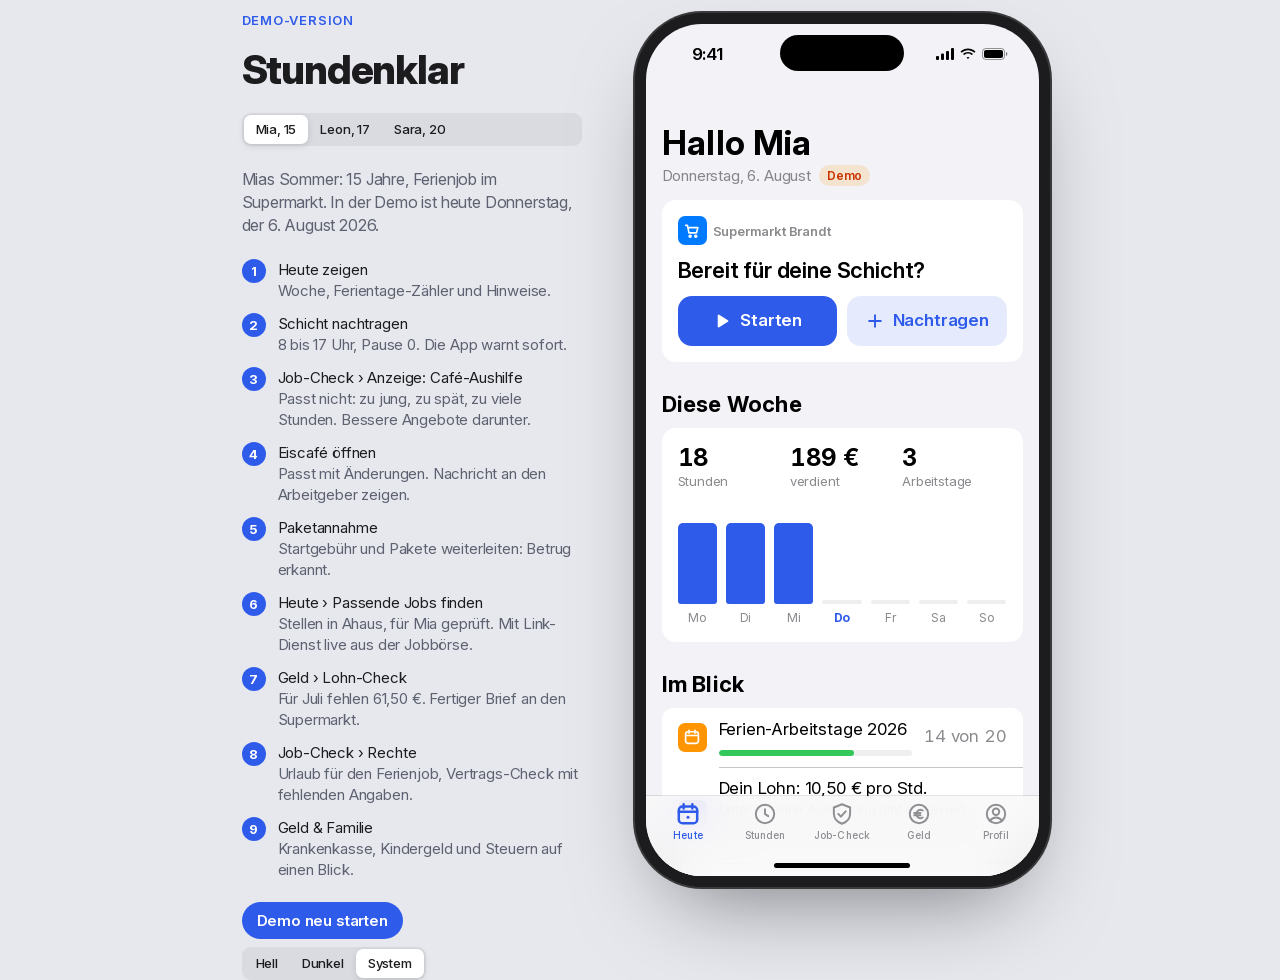
==== commit 38fe049e: "Add files via upload" ====
--- a/demo.html
+++ b/demo.html
@@ -265,6 +265,16 @@
 .vtag.wait{background:color-mix(in srgb,var(--orange) 16%,transparent);color:var(--orange-t)}
 .vtag.stop{background:color-mix(in srgb,var(--red) 14%,transparent);color:var(--red-t)}
 .vnote{color:var(--red-t)!important;margin-top:4px}
+.tick-row{align-items:flex-start}
+.tick{flex:none;width:24px;height:24px;border-radius:50%;border:2px solid var(--label3);display:grid;place-items:center;margin-top:9px;transition:background .15s,border-color .15s}
+.tick-row[aria-pressed="true"] .tick{background:var(--green);border-color:var(--green);color:#fff}
+.tick svg.i{width:15px;height:15px;stroke-width:3}
+.tick-row .lbl{padding-top:11px;padding-bottom:11px}
+.iconbtn{border:0;background:none;color:var(--red);padding:8px;margin-right:-6px;cursor:pointer;display:grid;place-items:center;flex:none}
+.iconbtn svg.i{width:20px;height:20px}
+.row input.tdate{width:auto;max-width:11em;font:inherit;color:var(--label2);-webkit-appearance:none;appearance:none;background:transparent}
+a.btn{text-decoration:none}
+.btnrow .btn{min-width:0}
 .extlink{justify-self:start;display:inline-flex;align-items:center;gap:4px;margin-top:4px;color:var(--tint);font-size:15px;text-decoration:none}
 .extlink svg.i{width:15px;height:15px;stroke-width:2.4}
 @media (prefers-reduced-motion:reduce){.live-pill::before{animation:none}}
@@ -490,6 +500,7 @@
   euro:'<circle cx="12" cy="12" r="8.5"/><path d="M15.4 8.8a3.8 3.8 0 1 0 0 6.4M7.6 11h5.8M7.6 13.2h5.8"/>',
   person:'<circle cx="12" cy="12" r="8.5"/><circle cx="12" cy="10" r="3"/><path d="M6.6 18.2c1.3-2 3.2-3 5.4-3s4.1 1 5.4 3"/>',
   plus:'<path d="M12 5v14M5 12h14"/>', minus:'<path d="M5 12h14"/>',
+  phone:'<path d="M6.6 3.5h2.6l1.6 4.3-2.1 1.4a11 11 0 0 0 6.1 6.1l1.4-2.1 4.3 1.6v2.6a2 2 0 0 1-2.2 2C10.4 18.9 5.1 13.6 4.6 5.7a2 2 0 0 1 2-2.2z"/>',
   chevR:'<path d="M9 5l7 7-7 7"/>', chevL:'<path d="M15 5l-7 7 7 7"/>',
   play:'<path d="M8 5.5v13l10.5-6.5z" fill="currentColor"/>',
   stop:'<rect x="6.5" y="6.5" width="11" height="11" rx="2.5" fill="currentColor"/>',
@@ -585,8 +596,9 @@
   ["2026-08-03","2026-08-04","2026-08-05"].forEach(d => f(d, "08:00", "14:30", 30));
   return {persona:"mia", demoToday:"2026-08-06",
     profile:{name:"Mia", age:15, status:"schule", vsp:true, land:"Nordrhein-Westfalen", ort:"Ahaus", erst:"ja", kv:"gkv", gs:false, kiz:false, uvg:false, bafoeg:false},
-    job:{title:"Supermarkt Brandt", type:"ferienjob", activity:"handel", wage:10.5, employer:"betrieb", monthly:0, weekly:0},
-    ausb:defaultAusb(), shifts, ads:[], timer:null, onboarded:true, lastFerien:true};
+    job:{title:"Supermarkt Brandt", type:"ferienjob", activity:"handel", wage:10.5, employer:"betrieb", monthly:0, weekly:0, since:"2026-07-20", until:"2026-08-21"},
+    ausb:defaultAusb(), shifts, ads:[], timer:null, onboarded:true, lastFerien:true,
+    tools:{lohn:{m:{"2026-07":{got:600, abr:false}}}, vertrag:{c:{job:{name:true, lohn:true, beginn:true, ende:true, taet:true}}}}};
 }
 function demoLeon(){
   const {shifts, add} = shiftMaker();
@@ -601,9 +613,10 @@
   w("2026-11-17", "Aktionsfläche aufgebaut"); w("2026-11-18", "Kasse und Abrechnung");
   return {persona:"leon", demoToday:"2026-11-19",
     profile:{name:"Leon", age:17, status:"betrAusb", vsp:false, land:"Niedersachsen", ort:"Nordhorn", erst:"ja", kv:"gkv", gs:false, kiz:false, uvg:false, bafoeg:false},
-    job:{title:"Modehaus Kemper", type:"verguetung", activity:"handel", wage:0, employer:"betrieb", monthly:780, weekly:0},
+    job:{title:"Modehaus Kemper", type:"verguetung", activity:"handel", wage:0, employer:"betrieb", monthly:780, weekly:0, since:"2025-08-01"},
     ausb:{beruf:"Kaufmann im Einzelhandel", start:2025, jahr:2, soll:40, urlaub:24, art:"betrieb", eltern:true},
-    shifts, ads:[], timer:null, onboarded:true, lastFerien:false};
+    shifts, ads:[], timer:null, onboarded:true, lastFerien:false,
+    tools:{lohn:{m:{"2026-09":{got:780, abr:true}, "2026-10":{got:780, abr:true}}}, kuend:{wer:"ich", grund:"anderer"}}};
 }
 function demoSara(){
   const {shifts, add} = shiftMaker();
@@ -614,9 +627,11 @@
   w("2026-11-16", "Messe vorbereitet"); w("2026-11-17", "Messe-Aufbau", "08:00", "19:30", 30); w("2026-11-18", "Nachbereitung Messe");
   return {persona:"sara", demoToday:"2026-11-19",
     profile:{name:"Sara", age:20, status:"dual", vsp:false, land:"Hessen", ort:"Kassel", erst:"ja", kv:"gkv", gs:false, kiz:false, uvg:false, bafoeg:false},
-    job:{title:"Weber Logistik GmbH", type:"verguetung", activity:"buero", wage:0, employer:"betrieb", monthly:1150, weekly:0},
+    job:{title:"Weber Logistik GmbH", type:"verguetung", activity:"buero", wage:0, employer:"betrieb", monthly:1150, weekly:0, since:"2025-10-01"},
     ausb:{beruf:"BWL (dual)", start:2025, jahr:2, soll:40, urlaub:25, art:"praxis", eltern:false},
-    shifts, ads:[], timer:null, onboarded:true, lastFerien:false};
+    shifts, ads:[], timer:null, onboarded:true, lastFerien:false,
+    tools:{lohn:{m:{"2026-09":{got:1150, abr:true}, "2026-10":{got:1150, abr:true}}}, steuer:{jahr:2025, brutto:13800, lst:312, soli:0, kist:0, sv:true},
+      foerder:{wohnen:"allein"}, kompass:{ein:"", p:[{name:"Handyvertrag", art:"handy", betrag:19.99, tag:15}, {name:"Winterjacke", art:"later", betrag:79.99, tag:22}, {name:"Streaming", art:"abo", betrag:13.99, tag:1}, {name:"Fitnessstudio", art:"abo", betrag:29.9, tag:3}]}}};
 }
 const PERSONAS = {
   mia:{label:"Mia, 15", sub:"Ferienjob im Supermarkt", make:demoMia},
@@ -628,7 +643,7 @@
   return {
     profile:{name:"", age:16, status:"schule", vsp:true, land:"", ort:"", erst:"ja", kv:"gkv", gs:false, kiz:false, uvg:false, bafoeg:false},
     job:{title:"", type:"minijob", activity:"handel", wage:12, employer:"betrieb", monthly:0, weekly:0},
-    ausb:defaultAusb(), shifts:[], ads:[], timer:null, onboarded:false, lastFerien:false
+    ausb:defaultAusb(), shifts:[], ads:[], tools:{}, timer:null, onboarded:false, lastFerien:false
   };
 }
 function load(){
@@ -637,7 +652,7 @@
     const raw = localStorage.getItem(STORE);
     if (raw){
       const s = JSON.parse(raw), e = emptyState();
-      return {...e, ...s, profile:{...e.profile, ...(s.profile||{})}, job:{...e.job, ...(s.job||{})}, ausb:{...e.ausb, ...(s.ausb||{})}, shifts:Array.isArray(s.shifts) ? s.shifts : [], ads:Array.isArray(s.ads) ? s.ads : []};
+      return {...e, ...s, profile:{...e.profile, ...(s.profile||{})}, job:{...e.job, ...(s.job||{})}, ausb:{...e.ausb, ...(s.ausb||{})}, shifts:Array.isArray(s.shifts) ? s.shifts : [], ads:Array.isArray(s.ads) ? s.ads : [], tools:(s.tools && typeof s.tools === "object") ? s.tools : {}};
     }
   } catch(e) {}
   return emptyState();
@@ -1833,6 +1848,10 @@
   } else if (!az && (j.wage || 0) < RULES.mindestlohn){
     blick.push(`<div class="row"><span class="ico" style="background:var(--red)">${I("euro")}</span><div class="lbl"><span>Unter Mindestlohn</span><small>Ab 18 stehen dir mindestens 13,90 € pro Stunde zu. Du bekommst ${esc(e2(j.wage || 0))}.</small></div></div>`);
   }
+  const ls = lohnSummary();
+  if (ls.s === "stop" || ls.s === "wait") blick.push(toolRow("lohn"));
+  const kp = kompassCalc(tstate("kompass")), k7 = kp.bald.filter(x => (x.next - td) / 864e5 <= 7);
+  if (k7.length) blick.push(`<button class="row" data-action="tool" data-id="kompass">${sq("calendar", "var(--orange)")}<span class="lbl"><span>Bald fällig: ${esc(e2(k7.reduce((a, x) => a + x.betrag, 0)))}</span><small class="one">${esc(k7.map(x => `${x.name || POSTEN[x.art]} am ${x.next.getDate()}.`).join(", "))}</small></span>${chev}</button>`);
   if (blick.length) h += `<div class="h2">Im Blick</div><div class="group ic">${blick.join("")}</div>`;
   const from = iso(addDays(td, -13));
   const recent = S.shifts.filter(s => s.date >= from && s.date <= t).sort((a, b) => (b.date + b.start).localeCompare(a.date + a.start));
@@ -1902,11 +1921,11 @@
 function sameObj(a, b){ return Object.keys(a).every(k => String(a[k]) === String(b[k])); }
 function renderCheck(){
   const mode = UI.jcMode || "anzeige";
-  const subs = {anzeige:"Passt diese Stelle zu mir?", job:"Darf ich diesen Job machen?", ausb:"Stimmt alles in meiner Ausbildung?"};
+  const subs = {anzeige:"Passt diese Stelle zu mir?", job:"Darf ich diesen Job machen?", ausb:"Stimmt alles in meiner Ausbildung?", rechte:"Urlaub, Krankheit, Kündigung, Vertrag"};
   let h = navbar("Job-Check");
   h += `<div class="content"><div class="lt"><h1>Job-Check</h1><div class="sub">${subs[mode]}</div></div>`;
-  h += `<div class="seg" style="margin-top:12px" role="group" aria-label="Was prüfen?">${[["anzeige","Anzeige"],["job","Nebenjob"],["ausb","Ausbildung"]].map(([v, l]) => `<button data-action="jc-mode" data-v="${v}" aria-pressed="${mode === v}">${l}</button>`).join("")}</div>`;
-  h += mode === "anzeige" ? checkAdHTML() : mode === "ausb" ? checkAusbHTML() : checkJobHTML();
+  h += `<div class="seg" style="margin-top:12px" role="group" aria-label="Was prüfen?">${[["anzeige","Anzeige"],["job","Nebenjob"],["ausb","Ausbildung"],["rechte","Rechte"]].map(([v, l]) => `<button data-action="jc-mode" data-v="${v}" aria-pressed="${mode === v}">${l}</button>`).join("")}</div>`;
+  h += mode === "anzeige" ? checkAdHTML() : mode === "ausb" ? checkAusbHTML() : mode === "rechte" ? checkRechteHTML() : checkJobHTML();
   h += `</div>`;
   setScreen("check", h);
 }
@@ -1955,6 +1974,561 @@
     <div class="sechead">Deine Rechte</div><div class="group ic">${cards.map(c => `<button class="row" data-action="ac-detail" data-id="${c.id}">${sq(c.ic, c.col)}<span class="lbl"><span>${esc(c.title)}</span><small class="one">${esc(c.verdict)}</small></span><span class="stxt"><span class="dot ${c.s}"></span>${stLabel[c.s]}</span>${chev}</button>`).join("")}</div>`;
 }
 
+/* ===== Werkzeuge: Lohn-Check, Urlaub & Krank, Kündigung, Vertrag, Steuer, Förderung, Geld-Kompass =====
+   Alles läuft auf dem Gerät. Briefe werden nur kopiert oder in der Mail-App geöffnet, nie verschickt. */
+const ymAdd = (ym, n) => { const [y, m] = ym.split("-").map(Number); const d = new Date(y, m - 1 + n, 1); return `${d.getFullYear()}-${pad(d.getMonth() + 1)}`; };
+const lastDayOf = ym => { const [y, m] = ym.split("-").map(Number); return new Date(y, m, 0); };
+function lastWorkday(ym){ let d = lastDayOf(ym); while (d.getDay() === 0 || d.getDay() === 6) d = addDays(d, -1); return d; }
+const addMonths = (d, n) => { const x = new Date(d.getFullYear(), d.getMonth() + n, d.getDate()); if (x.getDate() !== d.getDate()) x.setDate(0); return x; };
+function fullMonths(a, b){ let n = 0; while (n < 600 && addDays(addMonths(a, n + 1), -1) <= b) n++; return n; }
+const dFull = d => d.toLocaleDateString("de-DE", {day:"numeric", month:"long", year:"numeric"});
+const dNum = d => d.toLocaleDateString("de-DE", {day:"2-digit", month:"2-digit", year:"numeric"});
+const pName = () => S.profile.name || "[Dein Name]";
+const empName = () => S.job.title || "[Arbeitgeber]";
+const today0 = () => parse(todayISO());
+const toDate = v => /^\d{4}-\d{2}-\d{2}$/.test(String(v || "")) ? parse(v) : null;
+const nf2 = new Intl.NumberFormat("de-DE", {maximumFractionDigits:1});
+const TOOL_DEF = {
+  lohn:() => ({m:{}}),
+  urlaub:() => ({tage:0}),
+  kuend:() => ({art:"", wer:"ich", probe:-1, zugang:"", grund:"aufgeben", papier:true}),
+  vertrag:() => ({art:"", c:{}}),
+  steuer:() => ({jahr:+todayISO().slice(0, 4) - 1, brutto:"", lst:"", soli:"", kist:"", sv:null, pausch:false}),
+  foerder:() => ({wohnen:"eltern", weit:false, kind:false}),
+  kompass:() => ({ein:"", p:[]})
+};
+function tstate(id){
+  if (!S.tools || typeof S.tools !== "object") S.tools = {};
+  const d = TOOL_DEF[id]();
+  S.tools[id] = {...d, ...(S.tools[id] || {})};
+  return S.tools[id];
+}
+function setDeep(o, path, v){ const k = path.split("."); let x = o; k.slice(0, -1).forEach(p => { if (!x[p] || typeof x[p] !== "object") x[p] = {}; x = x[p]; }); x[k[k.length - 1]] = v; }
+function getDeep(o, path){ return path.split(".").reduce((x, p) => x == null ? undefined : x[p], o); }
+function jobSince(){
+  if (toDate(S.job.since)) return parse(S.job.since);
+  if (isAzubi(S.profile.status) && S.ausb.start) return new Date(+S.ausb.start, S.profile.status === "dual" ? 9 : 7, 1);
+  const first = S.shifts.filter(s => s.kind !== "schule").map(s => s.date).sort()[0];
+  return first ? parse(first) : null;
+}
+const jobUntil = () => toDate(S.job.until);
+const sinceISO = () => { const d = jobSince(); return d ? iso(d) : ""; };
+
+/* Bausteine für die Formulare */
+const tIn = (path, val, ph = "0", w = "5.5em", unit = "€") => `<input class="inl" style="width:${w}" inputmode="decimal" data-tf="${path}" data-tt="num" value="${val === "" || val == null ? "" : esc(String(val).replace(".", ","))}" placeholder="${ph}">${unit ? `<span class="unit">${unit}</span>` : ""}`;
+const tDate = (path, val, job = false) => `<input class="inl tdate" type="date" ${job ? `data-tjob="${path}"` : `data-tf="${path}"`} data-tt="date" value="${esc(val || "")}">`;
+const tSw = (path, on, label) => `<label class="switch"><input type="checkbox" data-tf="${path}" data-tt="bool" ${on ? "checked" : ""} aria-label="${esc(label)}"><span></span></label>`;
+const tSeg = (path, cur, opts, label) => `<div class="seg" role="group" aria-label="${esc(label)}">${opts.map(([v, l]) => `<button data-action="tset" data-tf="${path}" data-v="${v}" aria-pressed="${String(cur) === String(v)}">${esc(l)}</button>`).join("")}</div>`;
+const tStep = (path, val, unit = "") => `<span class="stepval">${esc(String(val))}${unit ? " " + unit : ""}</span><span class="stepper"><button type="button" data-action="tstep" data-tf="${path}" data-d="-1" aria-label="weniger">${I("minus")}</button><button type="button" data-action="tstep" data-tf="${path}" data-d="1" aria-label="mehr">${I("plus")}</button></span>`;
+const issueRow = (s, title, text) => `<div class="issue ${s}">${I(stIcon[s] || "info")}<span><b style="display:block;font-weight:600">${esc(title)}</b>${text}</span></div>`;
+function letterBlock(key, label){
+  const open = sheetCtx?.open === key;
+  return `<div style="margin-top:12px"><button class="btn soft" data-action="tletter" data-k="${key}">${I("pen")}${open ? "Brief ausblenden" : esc(label)}</button></div>` +
+    (open ? (() => { const L = TOOLS[sheetCtx.id].letter(tstate(sheetCtx.id), key); return `<div class="msgbox" style="margin-top:10px">${L.subject ? `<b>${esc(L.subject)}</b>\n\n` : ""}${esc(L.body)}</div>
+      <div class="btnrow" style="margin-top:10px"><button class="btn" data-action="tcopy" data-k="${key}">${I("copy")}Kopieren</button><a class="btn soft" href="mailto:?subject=${encodeURIComponent(L.subject || "")}&body=${encodeURIComponent(L.body)}">${I("doc")}In Mail-App</a></div>
+      <div class="secfoot">${esc(L.foot || "Passe den Text gern an. Er wird nicht verschickt, bis du es selbst tust.")}</div>`; })() : "");
+}
+const linkRow = (href, title, sub, ic = "ext", col = "var(--blue)") => `<a class="row" href="${esc(href)}" target="_blank" rel="noopener noreferrer">${sq(ic === "ext" ? "doc" : ic, col)}<span class="lbl"><span>${esc(title)}</span><small>${esc(sub)}</small></span><span class="chev">${I("ext")}</span></a>`;
+const infoRow = (ic, col, title, sub) => `<div class="row">${sq(ic, col)}<span class="lbl"><span>${esc(title)}</span><small style="white-space:normal">${sub}</small></span></div>`;
+
+/* ---------- 1. Lohn-Check ---------- */
+function lohnMonths(){
+  const t = todayISO(), cur = t.slice(0, 7);
+  if (isVerg()) return [0, -1, -2].map(n => ymAdd(cur, n)).filter(ym => { const s = jobSince(); return !s || lastDayOf(ym) >= s; });
+  return [...new Set(S.shifts.filter(s => s.kind !== "schule" && s.date <= t).map(s => s.date.slice(0, 7)))].sort().reverse().slice(0, 3);
+}
+function lohnInfo(ym){
+  const st = tstate("lohn"), verg = isVerg(), t = today0();
+  const ms = S.shifts.filter(s => s.date.startsWith(ym) && s.kind !== "schule");
+  const mins = minsOf(ms), soll = verg ? (S.job.monthly || 0) : Math.round(earn(ms) * 100) / 100;
+  const due = verg ? lastWorkday(ym) : lastWorkday(ymAdd(ym, 1));
+  const e = st.m[ym] || {}, got = e.got === "" || e.got == null ? null : num(e.got);
+  const brutto = verg || S.job.type === "midijob";
+  let s, text, fehl = 0;
+  if (got == null){
+    if (t > due){ s = "stop"; text = `Kein Eingang eingetragen, fällig war der ${dNum(due)}`; fehl = soll; }
+    else { s = "info"; text = `Fällig spätestens am ${dNum(due)}`; }
+  } else {
+    fehl = Math.round((soll - got) * 100) / 100;
+    if (fehl <= 1){ s = "ok"; text = "Vollständig bezahlt"; fehl = 0; }
+    else if (!brutto && !e.abr && got >= soll * (1 - RULES.rvMinijob) - 1){ s = "wait"; text = `${e2(fehl)} weniger – vielleicht der Rentenbeitrag (3,6 %)`; }
+    else { s = "stop"; text = `Es fehlen ${e2(fehl)}`; }
+  }
+  return {ym, mins, soll, due, got, abr:!!e.abr, s, text, fehl, verg, brutto};
+}
+function lohnMin(){
+  const p = S.profile, j = S.job;
+  if (isVerg()){
+    if (S.ausb.art === "praxis") return {s:"info", title:"Vergütung im dualen Studium", text:"Für praxisintegrierte duale Studiengänge gibt es keine gesetzliche Mindestvergütung. Es gilt dein Vertrag."};
+    const mi = miavFor(S.ausb.start, S.ausb.jahr);
+    if (mi && (j.monthly || 0) < mi) return {s:"stop", title:"Unter der Mindestvergütung", text:`Du bekommst ${e0(j.monthly || 0)}. Im ${S.ausb.jahr}. Ausbildungsjahr stehen dir mindestens ${e0(mi)} zu (§ 17 BBiG), wenn kein Tarifvertrag gilt.`};
+    return {s:"ok", title:"Vergütung passt", text:mi ? `Mindestens ${e0(mi)} stehen dir zu – du bekommst ${e0(j.monthly || 0)}.` : "Deine Vergütung liegt im Rahmen."};
+  }
+  if (p.age < 18) return {s:"info", title:"Mindestlohn gilt für dich noch nicht", text:"Unter 18 ohne Berufsabschluss gibt es keinen gesetzlichen Mindestlohn (§ 22 Abs. 2 MiLoG). Es gilt, was vereinbart ist – und das muss pünktlich und vollständig kommen."};
+  if ((j.wage || 0) < RULES.mindestlohn) return {s:"stop", title:"Unter dem Mindestlohn", text:`Dein Stundenlohn: ${e2(j.wage || 0)}. Seit 1. Januar 2026 sind es mindestens ${e2(RULES.mindestlohn)} (§ 1 MiLoG). Dir fehlen ${e2(RULES.mindestlohn - (j.wage || 0))} pro Stunde.`};
+  return {s:"ok", title:"Mindestlohn eingehalten", text:`${e2(j.wage || 0)} pro Stunde – mindestens ${e2(RULES.mindestlohn)} sind Pflicht.`};
+}
+function lohnSummary(){
+  const months = lohnMonths().map(lohnInfo), m = lohnMin();
+  const s = [m.s, ...months.map(x => x.s)].reduce((a, b) => worst(a, b === "info" ? "ok" : b), "ok");
+  const bad = months.filter(x => x.s === "stop");
+  return {s, sub: m.s === "stop" ? m.title : bad.length ? `${monthLabel(bad[0].ym)}: ${bad[0].text}` : months.length ? "Lohn und Stunden passen zusammen" : "Noch keine Stunden erfasst"};
+}
+const LOHN = {
+  title:"Lohn-Check", ic:"euro", col:"var(--green)",
+  sub:() => lohnSummary().sub, status:() => lohnSummary().s,
+  form(st){
+    const months = lohnMonths(), verg = isVerg();
+    if (!months.length) return `<div class="secfoot" style="margin-top:8px">Trag zuerst deine Schichten unter „Stunden“ ein. Dann vergleicht Stundenklar sie mit dem Geld, das ankommt.</div>`;
+    let h = `<div class="secfoot" style="margin-top:8px;margin-bottom:4px">${verg ? "Trag ein, welche Vergütung laut Abrechnung (brutto) für den Monat kam." : "Trag ein, was laut Lohnabrechnung (brutto) kam. Ohne Abrechnung: was auf deinem Konto ankam."}</div>`;
+    months.forEach(ym => {
+      const x = lohnInfo(ym);
+      h += `<div class="sechead">${esc(monthLabel(ym))}</div><div class="group">
+        <div class="row"><span class="lbl"><span>${verg ? "Vergütung laut Vertrag" : `${esc(Hs(x.mins))} Std. × ${esc(e2(S.job.wage || 0))}`}</span><small id="lohn-s-${ym}">${this.pill(x)}</small></span><span class="val">${esc(e2(x.soll))}</span></div>
+        <div class="row"><span class="lbl">Bekommen</span>${tIn(`m.${ym}.got`, getDeep(st, `m.${ym}.got`), "0,00")}</div>
+        <div class="row"><span class="lbl"><span>Lohnabrechnung bekommen</span><small>Pflicht bei jeder Zahlung (§ 108 GewO)</small></span>${tSw(`m.${ym}.abr`, getDeep(st, `m.${ym}.abr`), "Lohnabrechnung bekommen")}</div>
+      </div>`;
+    });
+    return h;
+  },
+  pill:x => `<span class="stxt" style="white-space:normal"><span class="dot ${x.s}"></span>${esc(x.text)}</span>`,
+  update(){ lohnMonths().forEach(ym => { const el = document.getElementById("lohn-s-" + ym); if (el) el.innerHTML = this.pill(lohnInfo(ym)); }); },
+  res(st){
+    const m = lohnMin(), months = lohnMonths().map(lohnInfo), bad = months.filter(x => x.s === "stop" || x.s === "wait"), verg = isVerg();
+    let h = `<div class="sechead">Ergebnis</div><div class="group">${issueRow(m.s, m.title, esc(m.text))}`;
+    months.forEach(x => { if (x.s !== "info") h += issueRow(x.s, monthLabel(x.ym), esc(x.text) + (x.got != null && !x.abr ? " · Lohnabrechnung fehlt" : "")); });
+    h += `</div>`;
+    const target = months.find(x => x.s === "stop") || months.find(x => x.s === "wait");
+    if (target){
+      sheetCtx.lohnYm = target.ym;
+      h += `<div class="secfoot">Erst freundlich nachfragen. Wenn nichts passiert: Brief schicken${verg ? "" : ", Stundenzettel anhängen"}.</div>` + letterBlock("mahn", `Brief wegen ${monthLabel(target.ym)}`);
+    } else if (m.s === "stop") h += `<div class="secfoot">Sprich es erst freundlich an. Hilft das nicht, schick diesen Brief.</div>` + letterBlock("min", verg ? "Brief wegen der Mindestvergütung" : "Brief wegen des Mindestlohns");
+    if (!verg && months.length) h += `<div style="margin-top:10px"><button class="btn soft" data-action="zettel">${I("doc")}Stundenzettel ansehen</button></div>`;
+    h += `<div class="sechead">Gut zu wissen</div><div class="group ic">
+      ${infoRow("calendar", "var(--orange)", "Wann der Lohn fällig ist", verg ? "Die Vergütung für den laufenden Monat spätestens am letzten Arbeitstag des Monats (§ 18 Abs. 2 BBiG)." : "Der Mindestlohn spätestens am letzten Bankarbeitstag des Folgemonats (§ 2 MiLoG). Oft steht im Vertrag ein früherer Termin.")}
+      ${infoRow("warn", "var(--red)", "Fristen im Vertrag", "Viele Verträge verlangen, offenen Lohn innerhalb von 3 Monaten schriftlich zu fordern (Ausschlussfrist). Für den Mindestlohn gilt das nicht (§ 3 MiLoG). Sonst verjährt Lohn nach 3 Jahren.")}
+      ${infoRow("phone", "var(--green)", "Mindestlohn-Hotline: 030 60 28 00 28", "Mo–Do 8–20 Uhr, kostenlos und anonym. Sie leitet Hinweise an den Zoll weiter.")}
+      ${verg ? infoRow("person", "var(--indigo)", "Ausbildungsberatung der Kammer", "Kostenlos bei IHK oder Handwerkskammer – auch bei Streit um die Vergütung.") : ""}
+    </div><div class="secfoot">Werte für 2026. Feiertage sind bei den Fristen nicht eingerechnet. Allgemeine Info, keine Rechtsberatung.</div>`;
+    return h;
+  },
+  letter(st, key){
+    const m = lohnMin(), frist = dFull(addDays(today0(), 14));
+    if (key === "min"){
+      if (isVerg()){
+        const mi = miavFor(S.ausb.start, S.ausb.jahr), diff = mi - (S.job.monthly || 0);
+        return {subject:"Meine Ausbildungsvergütung", body:`Guten Tag,\n\nmeine Ausbildungsvergütung beträgt ${e2(S.job.monthly || 0)} im Monat. Für Ausbildungen, die ${S.ausb.start} begonnen haben, liegt die gesetzliche Mindestvergütung im ${S.ausb.jahr}. Ausbildungsjahr bei ${e2(mi)} (§ 17 Berufsbildungsgesetz). Mir fehlen also ${e2(diff)} pro Monat.\n\nBitte zahlen Sie mir ab sofort mindestens die Mindestvergütung und die Differenz für die vergangenen Monate nach. Falls für meinen Betrieb ein Tarifvertrag gilt, nennen Sie mir bitte, welcher.\n\nBitte geben Sie mir bis zum ${frist} Bescheid.\n\nVielen Dank und freundliche Grüße\n${pName()}`, foot:"Die Ausbildungsberatung deiner Kammer hilft kostenlos, wenn sich nichts tut."};
+      }
+      const from = iso(addDays(today0(), -91)), mins = minsOf(S.shifts.filter(s => s.date >= from && s.date <= todayISO() && s.kind !== "schule")), diff = (RULES.mindestlohn - (S.job.wage || 0)) * mins / 60;
+      return {subject:"Mindestlohn", body:`Guten Tag,\n\nich bekomme ${e2(S.job.wage || 0)} pro Stunde. Seit 1. Januar 2026 beträgt der gesetzliche Mindestlohn ${e2(RULES.mindestlohn)} pro Stunde (§ 1 Mindestlohngesetz).\n\nBitte zahlen Sie mir ab sofort mindestens den Mindestlohn und die Differenz für meine bisherigen Stunden nach. Für die ${Hs(mins)} Stunden der letzten drei Monate sind das ${e2(diff)}.\n\nBitte geben Sie mir bis zum ${frist} Bescheid.\n\nVielen Dank und freundliche Grüße\n${pName()}`, foot:"Tut sich nichts: Die Mindestlohn-Hotline (030 60 28 00 28) hilft und leitet Hinweise an den Zoll weiter."};
+    }
+    const x = lohnInfo(sheetCtx?.lohnYm || lohnMonths()[0]);
+    const lines = [`Guten Tag,`, ""];
+    if (x.verg) lines.push(`meine Ausbildungsvergütung für ${monthLabel(x.ym)} beträgt laut Vertrag ${e2(x.soll)}. Sie war spätestens am ${dFull(x.due)} fällig (§ 18 Abs. 2 BBiG).`);
+    else lines.push(`für ${monthLabel(x.ym)} habe ich laut meinem Stundenzettel ${Hs(x.mins)} Stunden gearbeitet. Bei ${e2(S.job.wage || 0)} pro Stunde sind das ${e2(x.soll)}.`);
+    if (x.got == null) lines.push("Bisher ist dafür kein Geld bei mir angekommen.");
+    else if (x.fehl > 0) lines.push(`Bekommen habe ich ${e2(x.got)}. Es fehlen also ${e2(x.fehl)}.`);
+    if (m.s === "stop" && !x.verg) lines.push("", `Seit 1. Januar 2026 beträgt der gesetzliche Mindestlohn ${e2(RULES.mindestlohn)} pro Stunde (§ 1 Mindestlohngesetz). Bitte zahlen Sie mir die Differenz für alle Stunden nach.`);
+    if (m.s === "stop" && x.verg) lines.push("", `Außerdem liegt meine Vergütung unter der gesetzlichen Mindestvergütung (§ 17 BBiG). Bitte prüfen Sie das.`);
+    lines.push("", `Bitte überweisen Sie den offenen Betrag bis zum ${frist}${x.abr ? "" : " und schicken Sie mir eine Lohnabrechnung (§ 108 Gewerbeordnung)"}.${x.verg ? "" : " Meinen Stundenzettel schicke ich mit."}`, "", "Vielen Dank und freundliche Grüße", pName());
+    return {subject:`${x.verg ? "Ausbildungsvergütung" : "Lohn"} für ${monthLabel(x.ym)}`, body:lines.join("\n"), foot:"Schick den Brief per Mail oder ausgedruckt. Bewahr eine Kopie und deinen Stundenzettel auf."};
+  }
+};
+
+/* ---------- 2. Urlaub und Krankheit ---------- */
+function urlaubTage(st){
+  if (st.tage) return st.tage;
+  const t = today0(), from = iso(addDays(t, -55)), to = todayISO();
+  const days = new Set(S.shifts.filter(s => s.date >= from && s.date <= to).map(s => s.date)), weeks = new Set([...days].map(d => weekKey(parse(d))));
+  return days.size ? Math.min(6, Math.max(1, Math.round(days.size / weeks.size))) : (isAzubi(S.profile.status) ? 5 : 2);
+}
+function urlaubCalc(st){
+  const age = S.profile.age, tage = urlaubTage(st);
+  const wt = age < 16 ? 30 : age < 17 ? 27 : age < 18 ? 25 : 24, law = age < 18 ? "§ 19 JArbSchG" : "§ 3 BUrlG";
+  const roh = wt * tage / 6, jahr = roh % 1 >= 0.5 ? Math.ceil(roh) : Math.round(roh * 10) / 10;
+  const vertrag = isAzubi(S.profile.status) ? (S.ausb.urlaub || 0) : 0;
+  const t = today0(), y = t.getFullYear(), jan1 = new Date(y, 0, 1), dec31 = new Date(y, 11, 31), jun30 = new Date(y, 5, 30);
+  const a = jobSince(), b = jobUntil();
+  let teil = null, fall = "";
+  if (a){
+    const sechs = addDays(addMonths(a, 6), -1);
+    if (b && b < sechs){ const mo = fullMonths(a, b); teil = mo / 12 * jahr; fall = `Dein Job dauert weniger als 6 Monate. Pro vollem Monat gibt es 1/12 des Jahresurlaubs (§ 5 Abs. 1 b BUrlG): ${mo} ${mo === 1 ? "Monat" : "Monate"}.`; }
+    else if (a > jun30 && a <= dec31){ const mo = fullMonths(a, b && b < dec31 ? b : dec31); teil = mo / 12 * jahr; fall = `Du hast in der zweiten Jahreshälfte angefangen. Für ${y} gibt es 1/12 pro vollem Monat (§ 5 Abs. 1 a BUrlG): ${mo} ${mo === 1 ? "Monat" : "Monate"}.`; }
+    else if (b && b <= jun30 && b >= jan1){ const mo = fullMonths(a > jan1 ? a : jan1, b); teil = mo / 12 * jahr; fall = `Dein Job endet in der ersten Jahreshälfte. Für ${y} gibt es 1/12 pro vollem Monat (§ 5 Abs. 1 c BUrlG): ${mo} ${mo === 1 ? "Monat" : "Monate"}.`; }
+  }
+  if (teil != null) teil = teil % 1 >= 0.5 ? Math.ceil(teil) : Math.round(teil * 10) / 10;
+  const from = iso(addDays(t, -91)), last = S.shifts.filter(s => s.date >= from && s.date <= todayISO() && s.kind !== "schule");
+  const wd = new Set(last.map(s => s.date)).size;
+  const proTag = isVerg() ? (S.job.monthly || 0) * 3 / (13 * tage) : wd ? earn(last) / wd : 0;
+  const krankAb = a ? addDays(a, 28) : null;
+  return {age, tage, wt, law, jahr, vertrag, teil, fall, proTag, krankAb, a, b};
+}
+const URLAUB = {
+  title:"Urlaub & Krankheit", ic:"sun", col:"var(--yellow)",
+  sub:() => { const c = urlaubCalc(tstate("urlaub")); return `Mindestens ${nf2.format(c.teil != null ? c.teil : c.jahr)} bezahlte Urlaubstage${c.teil != null ? " für diesen Job" : " im Jahr"}`; },
+  status:() => "info",
+  form(st){
+    const c = urlaubCalc(st);
+    return `<div class="group" style="margin-top:8px">
+      <div class="row"><span class="lbl">Beschäftigt seit</span>${tDate("since", S.job.since || sinceISO(), true)}</div>
+      <div class="row"><span class="lbl"><span>Befristet bis</span><small>leer lassen, wenn offen</small></span>${tDate("until", S.job.until || "", true)}</div>
+      <div class="row"><span class="lbl"><span>Arbeitstage pro Woche</span><small>${st.tage ? "selbst eingestellt" : "aus deinen Schichten geschätzt"}</small></span>${tStep("tage", c.tage)}</div>
+      <div class="row"><span class="lbl">Alter</span><span class="val">${esc(String(c.age))} Jahre</span></div>
+    </div>`;
+  },
+  res(st){
+    const c = urlaubCalc(st), t = today0();
+    let h = `<div class="card stack" style="margin-top:18px;gap:4px"><span class="stxt">Dein gesetzlicher Urlaub</span>
+      <div class="big">${esc(nf2.format(c.teil != null ? c.teil : c.jahr))}<small> ${c.teil != null ? "Tage für diesen Job" : "Arbeitstage im Jahr"}</small></div>
+      <span style="color:var(--label2);font-size:15px;line-height:1.4">${c.teil != null ? `Voller Jahresurlaub wären ${esc(nf2.format(c.jahr))} Tage. ` : ""}Gerechnet: ${c.wt} Werktage (${esc(c.law)}) × ${c.tage} ÷ 6 Tage. Das gilt auch für Minijobs und Ferienjobs.</span></div>`;
+    const rows = [];
+    if (c.fall) rows.push(issueRow("info", "Anteiliger Urlaub", esc(c.fall)));
+    if (c.vertrag && c.vertrag > (c.teil ?? c.jahr)) rows.push(issueRow("ok", "Dein Vertrag gibt mehr", `${c.vertrag} Tage laut Vertrag – dann gilt der Vertrag.`));
+    if (c.b && c.teil != null && c.teil > 0) rows.push(issueRow("info", "Am Ende nicht genommen?", "Dann muss der Arbeitgeber die Tage auszahlen (Urlaubsabgeltung, § 7 Abs. 4 BUrlG)."));
+    if (c.proTag > 0) rows.push(issueRow("info", `Pro Urlaubstag etwa ${e2(c.proTag)}`, "Urlaub wird bezahlt wie ein normaler Arbeitstag: Durchschnitt der letzten 13 Wochen (§ 11 BUrlG)."));
+    rows.push(issueRow("wait", "Urlaub ist zum Erholen da", "Statt Urlaub einfach Geld zu bekommen, geht nur am Ende des Jobs. Urlaub verfällt meist erst, wenn der Arbeitgeber dich rechtzeitig darauf hingewiesen hat."));
+    h += `<div class="sechead">Urlaub</div><div class="group">${rows.join("")}</div>` + letterBlock("urlaub", "Urlaub schriftlich anfragen");
+    const warte = c.krankAb && c.krankAb > t;
+    h += `<div class="sechead">Wenn du krank bist</div><div class="group">
+      ${issueRow("info", "1. Sofort Bescheid geben", "Vor Schichtbeginn, per Anruf oder Nachricht (§ 5 EFZG). Die Krankheit musst du nicht nennen.")}
+      ${issueRow("info", "2. Krankschreibung", "Spätestens ab dem 4. Krankheitstag, wenn der Arbeitgeber es nicht früher verlangt. Die Praxis meldet sie elektronisch an deine Krankenkasse – auch beim Minijob.")}
+      ${issueRow(warte ? "wait" : "ok", "3. Lohn läuft weiter – bis zu 6 Wochen", warte ? `Erst ab ${esc(dNum(c.krankAb))}: Der Anspruch beginnt, wenn dein Job 4 Wochen besteht (§ 3 Abs. 3 EFZG).` : "Du bekommst, was du in der Zeit verdient hättest (§§ 3, 4 EFZG). Das gilt auch für Minijobs und Ferienjobs.")}
+    </div>` + letterBlock("krank", "Krankmeldung schreiben");
+    h += `<div class="secfoot">Krankheitstage speichert Stundenklar nicht. Allgemeine Info, keine Rechtsberatung.</div>`;
+    return h;
+  },
+  letter(st, key){
+    const c = urlaubCalc(st);
+    if (key === "krank") return {subject:"Krankmeldung", body:`Hallo,\n\nich bin leider krank und kann heute nicht zur Arbeit kommen. Voraussichtlich bin ich bis [Datum] krank. Sobald ich beim Arzt war, sage ich Bescheid.\n\nViele Grüße\n${pName()}`, foot:"Die Krankheit selbst musst du nicht nennen. Schick die Nachricht vor Schichtbeginn."};
+    const d = c.teil != null ? c.teil : c.jahr;
+    return {subject:"Mein Urlaubsanspruch", body:`Guten Tag,\n\nich arbeite seit ${c.a ? dFull(c.a) : "[Datum]"} bei Ihnen, an ${c.tage} ${c.tage === 1 ? "Tag" : "Tagen"} pro Woche. Nach dem ${c.age < 18 ? "Jugendarbeitsschutzgesetz (§ 19)" : "Bundesurlaubsgesetz (§ 3)"} stehen mir ${nf2.format(d)} bezahlte Urlaubstage${c.teil != null ? "" : " im Jahr"} zu. Das gilt auch für Minijobs.\n\nIch möchte gern vom [Datum] bis zum [Datum] Urlaub nehmen. Bitte bestätigen Sie mir das kurz.\n\nFreundliche Grüße\n${pName()}`};
+  }
+};
+
+/* ---------- 6. Probezeit und Kündigung ---------- */
+function frist4w(z){ const min = addDays(z, 28); const d15 = new Date(min.getFullYear(), min.getMonth(), 15), dEnd = new Date(min.getFullYear(), min.getMonth() + 1, 0); return min <= d15 ? d15 : dEnd; }
+function monthsToEnd(z, n){ const x = addMonths(z, n); return new Date(x.getFullYear(), x.getMonth() + 1, 0); }
+function kuendCalc(st){
+  const art = st.art || (isAzubi(S.profile.status) ? "ausb" : "job");
+  const probe = st.probe >= 0 ? st.probe : (art === "ausb" ? 4 : 0);
+  const z = toDate(st.zugang) || today0(), a = jobSince();
+  const probeEnd = a && probe ? addDays(addMonths(a, probe), -1) : null;
+  const inProbe = !!(probeEnd && z <= probeEnd);
+  const years = a ? (z - a) / (365.25 * 864e5) : 0;
+  let end = null, frist = "", regeln = [], s = "info", form = "Schriftlich auf Papier mit Unterschrift. WhatsApp, Mail oder mündlich zählen nicht (§ 623 BGB" + (art === "ausb" ? ", § 22 Abs. 3 BBiG)." : ").");
+  if (art === "ausb"){
+    if (inProbe){ end = z; frist = "In der Probezeit: jederzeit, ohne Frist und ohne Grund (§ 22 Abs. 1 BBiG)."; }
+    else if (st.wer === "ich"){ end = addDays(z, 28); frist = "Nach der Probezeit: 4 Wochen Frist – aber nur, wenn du die Ausbildung aufgibst oder einen anderen Beruf lernen willst. Der Grund muss im Brief stehen (§ 22 Abs. 2 Nr. 2 BBiG)."; regeln.push(["wait", "Nur den Betrieb wechseln?", "Im selben Beruf geht das nicht per Kündigung. Dafür braucht es einen Aufhebungsvertrag mit dem Betrieb."]); }
+    else { frist = "Nach der Probezeit darf der Betrieb nur aus einem wichtigen Grund kündigen – fristlos, schriftlich, mit Begründung und innerhalb von 2 Wochen, nachdem er davon wusste (§ 22 Abs. 2 Nr. 1, Abs. 4 BBiG)."; s = "stop"; regeln.push(["stop", "Sofort beraten lassen", "Bei der Kammer gibt es oft einen Schlichtungsausschuss, der vor einer Klage angerufen werden muss. Hilfe: Ausbildungsberatung der Kammer, Gewerkschaftsjugend."]); }
+    if (S.profile.age < 18) regeln.push(["info", "Unter 18", st.wer === "ich" ? "Deine Eltern müssen die Kündigung mit unterschreiben." : "Die Kündigung muss an deine Eltern gehen, sonst ist sie nicht wirksam zugegangen."]);
+  } else {
+    if (inProbe){ end = addDays(z, 14); frist = "In der Probezeit: 2 Wochen Frist, zu jedem Tag (§ 622 Abs. 3 BGB)."; }
+    else if (st.wer === "chef" && years >= 2){ const n = years >= 20 ? 7 : years >= 15 ? 6 : years >= 12 ? 5 : years >= 10 ? 4 : years >= 8 ? 3 : years >= 5 ? 2 : 1; end = monthsToEnd(z, n); frist = `Nach ${Math.floor(years)} Jahren muss der Arbeitgeber ${n} ${n === 1 ? "Monat" : "Monate"} zum Monatsende einhalten (§ 622 Abs. 2 BGB).`; }
+    else { end = frist4w(z); frist = "4 Wochen zum 15. oder zum Monatsende (§ 622 Abs. 1 BGB). Im Vertrag kann eine längere Frist stehen."; }
+    if (jobUntil() && end && end >= jobUntil()){ end = jobUntil(); frist = "Dein befristeter Job endet vorher von selbst – kündigen musst du nicht."; }
+    if (jobUntil()) regeln.unshift(["wait", "Befristeter Job", `Er endet von selbst am ${dNum(jobUntil())}. Vorher kündigen geht nur, wenn es im Vertrag ausdrücklich vereinbart ist (§ 15 Abs. 4 TzBfG).`]);
+    if (st.wer === "chef"){ regeln.push(["wait", "3 Wochen Zeit zum Handeln", "Hältst du die Kündigung für falsch, musst du innerhalb von 3 Wochen nach Zugang beim Arbeitsgericht klagen (§ 4 KSchG). Lass dich vorher beraten."]); s = "wait"; }
+    if (S.profile.age < 18) regeln.push(["info", "Unter 18", "Haben deine Eltern den Job erlaubt, darfst du ihn meist auch selbst kündigen (§ 113 BGB)."]);
+  }
+  if (st.wer === "chef" && !st.papier){ s = "stop"; regeln.unshift(["stop", "So ist die Kündigung unwirksam", "Eine Kündigung per WhatsApp, Mail oder mündlich zählt nicht (§ 623 BGB). Dein Job läuft weiter – reagier trotzdem und lass dich beraten."]); }
+  const vers = art === "ausb" || S.job.type === "midijob";
+  if (vers && st.wer === "chef") regeln.push(["wait", "Arbeitsuchend melden", "Spätestens 3 Tage, nachdem du vom Ende weißt, bei der Agentur für Arbeit (§ 38 SGB III). Sonst droht eine Sperrzeit beim Arbeitslosengeld."]);
+  regeln.push(["info", "Zeugnis", art === "ausb" ? "Am Ende bekommst du ein Zeugnis. Auf Wunsch mit Bewertung deiner Leistung (§ 16 BBiG)." : "Du hast immer Anspruch auf ein Arbeitszeugnis, auf Wunsch mit Bewertung (§ 109 GewO)."]);
+  return {art, probe, z, a, probeEnd, inProbe, end, frist, regeln, s, form};
+}
+const KUEND = {
+  title:"Probezeit & Kündigung", ic:"doc", col:"var(--red)",
+  sub:() => { const c = kuendCalc(tstate("kuend")); return c.probeEnd ? (c.probeEnd >= today0() ? `Probezeit bis ${dNum(c.probeEnd)}` : `Probezeit vorbei seit ${dNum(addDays(c.probeEnd, 1))}`) : "Fristen ausrechnen, Briefe schreiben"; },
+  status:() => "info",
+  form(st){
+    const c = kuendCalc(st);
+    return `<div style="display:grid;gap:10px;margin-top:8px">${tSeg("art", c.art, [["job", "Job"], ["ausb", "Ausbildung"]], "Art")}${tSeg("wer", st.wer, [["ich", "Ich kündige"], ["chef", "Mir wurde gekündigt"]], "Wer kündigt")}</div>
+      <div class="group" style="margin-top:12px">
+        <div class="row"><span class="lbl">Angefangen am</span>${tDate("since", S.job.since || sinceISO(), true)}</div>
+        <div class="row"><span class="lbl"><span>Probezeit laut Vertrag</span><small>${c.art === "ausb" ? "1 bis 4 Monate" : "0 = keine, höchstens 6"}</small></span>${tStep("probe", c.probe, "Mon.")}</div>
+        <div class="row"><span class="lbl"><span>Kündigung geht zu am</span><small>leer = heute</small></span>${tDate("zugang", st.zugang || "")}</div>
+        ${st.wer === "chef" ? `<div class="row"><span class="lbl"><span>Auf Papier mit Unterschrift</span><small>nicht per WhatsApp oder Mail</small></span>${tSw("papier", st.papier !== false, "Auf Papier mit Unterschrift")}</div>` : ""}
+      </div>
+      ${c.art === "ausb" && st.wer === "ich" && !c.inProbe ? `<div style="margin-top:12px">${tSeg("grund", st.grund, [["aufgeben", "Ausbildung aufgeben"], ["anderer", "Anderen Beruf lernen"]], "Grund")}</div>` : ""}`;
+  },
+  res(st){
+    const c = kuendCalc(st), t = today0();
+    let h = `<div class="card stack" style="margin-top:18px;gap:6px">
+      ${c.probeEnd ? `<span class="stxt"><span class="dot ${c.inProbe ? "wait" : "ok"}"></span>${c.inProbe ? "Noch in der Probezeit" : "Probezeit vorbei"} · endet${c.probeEnd < t ? "e" : ""} am ${esc(dNum(c.probeEnd))}</span>` : `<span class="stxt">Keine Probezeit${c.a ? "" : " · Beginn eintragen"}</span>`}
+      ${c.end ? `<div class="big" style="font-size:30px">${esc(dNum(c.end))}<small> ${st.wer === "ich" ? "frühestes Ende" : "Ende frühestens"}</small></div>` : `<div style="font:600 20px/1.3 var(--font)">Nur fristlos aus wichtigem Grund</div>`}
+      <span style="color:var(--label2);font-size:15px;line-height:1.4">${esc(c.frist)}</span></div>`;
+    h += `<div class="sechead">Das musst du wissen</div><div class="group">${issueRow("info", "Form", esc(c.form))}${c.regeln.map(([s, a, b]) => issueRow(s, a, esc(b))).join("")}</div>`;
+    if (st.wer === "ich"){
+      if (c.art === "ausb") h += `<div class="note i" style="margin-top:12px">${I("info")}<span>Bevor du unterschreibst: Die Ausbildungsberatung der Kammer und die Berufsberatung der Agentur für Arbeit helfen kostenlos – auch beim Wechsel.</span></div>`;
+      if (c.end) h += letterBlock("kuend", "Kündigung schreiben");
+    }
+    h += letterBlock("zeugnis", "Zeugnis anfordern");
+    h += `<div class="secfoot">Feiertage und Verträge mit anderen Fristen sind nicht eingerechnet. Allgemeine Info, keine Rechtsberatung.</div>`;
+    return h;
+  },
+  letter(st, key){
+    const c = kuendCalc(st), ort = S.profile.ort || "[Ort]", heute = dFull(today0());
+    const head = `${pName()}\n[Deine Adresse]\n\n${empName()}\n[Adresse des Arbeitgebers]\n\n${ort}, ${heute}\n\n`;
+    if (key === "zeugnis") return {subject:"Bitte um ein qualifiziertes Zeugnis", body:`Guten Tag,\n\n${c.art === "ausb" ? "zum Ende meiner Ausbildung" : "zum Ende meines Arbeitsverhältnisses"} bitte ich Sie um ein qualifiziertes Zeugnis, das auch meine Leistung und mein Verhalten bewertet (${c.art === "ausb" ? "§ 16 BBiG" : "§ 109 GewO"}).\n\nVielen Dank und freundliche Grüße\n${pName()}`};
+    const ausb = c.art === "ausb", minor = S.profile.age < 18;
+    let text = ausb
+      ? (c.inProbe ? `hiermit kündige ich mein Ausbildungsverhältnis in der Probezeit zum ${dFull(c.end)}.` : `hiermit kündige ich mein Ausbildungsverhältnis mit einer Frist von vier Wochen zum ${dFull(c.end)}. Grund: ${st.grund === "anderer" ? "Ich möchte mich für eine andere Berufstätigkeit ausbilden lassen" : "Ich gebe die Berufsausbildung auf"} (§ 22 Abs. 2 Nr. 2 BBiG).`)
+      : `hiermit kündige ich mein Arbeitsverhältnis fristgerecht zum ${dFull(c.end)}, hilfsweise zum nächstmöglichen Termin.`;
+    return {subject:`Kündigung meines ${ausb ? "Ausbildungsverhältnisses" : "Arbeitsverhältnisses"}`,
+      body:`${head}Kündigung meines ${ausb ? "Ausbildungsverhältnisses" : "Arbeitsverhältnisses"}\n\nSehr geehrte Damen und Herren,\n\n${text}\n\nBitte bestätigen Sie mir den Erhalt dieser Kündigung schriftlich. Außerdem bitte ich um ein qualifiziertes Zeugnis.\n\nMit freundlichen Grüßen\n\n\n______________________\n${pName()}${minor ? "\n\n\n______________________\nUnterschrift der Eltern" : ""}`,
+      foot:"Ausdrucken, unterschreiben und persönlich übergeben (Empfang bestätigen lassen) oder per Einschreiben schicken. Per Mail ist eine Kündigung nicht gültig."};
+  }
+};
+
+/* ---------- 7. Vertrags-Check ---------- */
+const NACHW = [
+  ["name", "Name und Anschrift von dir und dem Arbeitgeber", 1], ["lohn", "Lohn: Höhe, Zuschläge, Zahltag und Art der Auszahlung", 1], ["zeit", "Arbeitszeit, Pausen und ggf. Schichtsystem", 1],
+  ["beginn", "Beginn des Jobs", 7], ["ende", "Bei Befristung: das Enddatum", 7], ["ort", "Arbeitsort", 7], ["taet", "Was du machen sollst", 7], ["probe", "Dauer der Probezeit, falls vereinbart", 7],
+  ["abruf", "Regeln zur Arbeit auf Abruf, falls es die gibt", 7], ["ueber", "Regeln zu Überstunden", 7],
+  ["urlaub", "Urlaubstage", 30], ["kuend", "Kündigung: Schriftform, Fristen und Klagefrist", 30], ["tarif", "Hinweis auf Tarifverträge oder Betriebsvereinbarungen", 30], ["fortb", "Fortbildungen, falls der Arbeitgeber welche anbietet", 30], ["rente", "Betriebliche Altersversorgung, falls es eine gibt", 30]
+];
+const BBIG11 = [
+  ["ziel", "Art, Ziel und Ablauf der Ausbildung (Ausbildungsplan)"], ["beginn", "Beginn und Dauer der Ausbildung"], ["ausser", "Ausbildung außerhalb des Betriebs, falls es welche gibt"], ["zeit", "Tägliche Ausbildungszeit"],
+  ["probe", "Dauer der Probezeit (1 bis 4 Monate)"], ["verg", "Höhe und Zahltag der Vergütung, auch für Überstunden"], ["urlaub", "Urlaubstage"], ["kuend", "Wann gekündigt werden kann"],
+  ["tarif", "Hinweis auf Tarifverträge oder Betriebsvereinbarungen"], ["nachweis", "Form des Ausbildungsnachweises (Berichtsheft)"]
+];
+const vertragArt = st => st.art || (isAzubi(S.profile.status) ? "ausb" : "job");
+function vertragCalc(st){
+  const art = vertragArt(st), list = art === "ausb" ? BBIG11 : NACHW, c = (st.c || {})[art] || {};
+  const ok = list.filter(x => c[x[0]]), miss = list.filter(x => !c[x[0]]);
+  return {art, list, c, ok, miss, s: !ok.length ? "info" : miss.length ? (miss.some(x => x[2] === 1 || art === "ausb") ? "stop" : "wait") : "ok"};
+}
+const VERTRAG = {
+  title:"Vertrags-Check", ic:"note", col:"var(--indigo)",
+  sub:() => { const c = vertragCalc(tstate("vertrag")); return c.ok.length ? `${c.ok.length} von ${c.list.length} Punkten stehen drin` : "Steht alles Wichtige im Vertrag?"; },
+  status:() => vertragCalc(tstate("vertrag")).s,
+  form(st){
+    const c = vertragCalc(st), tag = d => d === 1 ? "ab Tag 1" : d === 7 ? "bis Tag 7" : "bis 1 Monat";
+    return `<div style="margin-top:8px">${tSeg("art", c.art, [["job", "Job oder Minijob"], ["ausb", "Ausbildung"]], "Vertragsart")}</div>
+      <div class="secfoot" style="margin-top:10px">Nimm deinen Vertrag zur Hand und hak ab, was drinsteht. Ein Foto brauchst du nicht.</div>
+      <div class="group">${c.list.map(([id, label, d]) => `<button class="row tick-row" data-action="ttoggle" data-tf="c.${c.art}.${id}" aria-pressed="${!!c.c[id]}"><span class="tick" aria-hidden="true">${c.c[id] ? I("ok") : ""}</span><span class="lbl"><span style="white-space:normal">${esc(label)}</span>${d ? `<small>${tag(d)}</small>` : ""}</span></button>`).join("")}</div>`;
+  },
+  res(st){
+    const c = vertragCalc(st);
+    let h = `<div class="sechead">Ergebnis</div><div class="group">`;
+    if (!c.ok.length) h += issueRow("info", "Noch nichts abgehakt", c.art === "ausb" ? "Der Ausbildungsvertrag muss vor Beginn bei dir sein und alle Punkte enthalten (§ 11 BBiG)." : "Seit August 2022 muss jeder Arbeitgeber die wichtigsten Bedingungen schriftlich festhalten – auch bei Minijobs und Ferienjobs (§ 2 NachwG).");
+    else if (!c.miss.length) h += issueRow("ok", "Alles drin", "Dein Vertrag enthält alle Pflichtangaben.");
+    else h += issueRow(c.s, `${c.miss.length} ${c.miss.length === 1 ? "Angabe fehlt" : "Angaben fehlen"}`, esc(c.miss.map(x => x[1]).join(" · ")));
+    h += `</div>`;
+    if (c.ok.length && c.miss.length) h += letterBlock("vertrag", "Fehlende Angaben anfordern");
+    h += `<div class="sechead">Gut zu wissen</div><div class="group ic">${c.art === "ausb"
+      ? `${infoRow("calendar", "var(--orange)", "Vor dem ersten Tag", "Der Betrieb muss dir den Vertrag vor Ausbildungsbeginn geben und ihn bei der Kammer eintragen lassen.")}${infoRow("person", "var(--indigo)", "Unter 18", "Deine Eltern unterschreiben den Ausbildungsvertrag mit.")}`
+      : `${infoRow("calendar", "var(--orange)", "Fristen", "Lohn, Arbeitszeit und Namen ab dem ersten Arbeitstag, das meiste bis zum 7. Tag, der Rest innerhalb eines Monats (§ 2 Abs. 1 NachwG).")}${infoRow("doc", "var(--blue)", "Papier oder Mail", "Der Nachweis darf auch per Mail kommen. Du kannst ihn aber jederzeit auf Papier verlangen.")}${infoRow("warn", "var(--red)", "Bußgeld", "Wer den Nachweis nicht gibt, riskiert bis zu 2.000 € Bußgeld (§ 4 NachwG). Dein Job gilt trotzdem.")}`}</div>
+      <div class="secfoot">Stundenklar speichert nur deine Häkchen. Allgemeine Info, keine Rechtsberatung.</div>`;
+    return h;
+  },
+  letter(st){
+    const c = vertragCalc(st);
+    return {subject:c.art === "ausb" ? "Fehlende Angaben im Ausbildungsvertrag" : "Schriftlicher Nachweis meiner Arbeitsbedingungen",
+      body:`Guten Tag,\n\n${c.art === "ausb" ? "in meinem Ausbildungsvertrag fehlen noch folgende Angaben, die nach § 11 BBiG hineingehören:" : "bitte schicken Sie mir einen schriftlichen Nachweis meiner Arbeitsbedingungen nach § 2 Nachweisgesetz. Bisher fehlen mir diese Angaben:"}\n\n${c.miss.map(x => "– " + x[1]).join("\n")}\n\nVielen Dank und freundliche Grüße\n${pName()}`};
+  }
+};
+
+/* ---------- 8. Steuer zurück ---------- */
+const GFB = {2021:9744, 2022:10347, 2023:10908, 2024:11784, 2025:12096, 2026:12348};
+const ANP = y => y <= 2022 ? 1200 : 1230;
+function steuerCalc(st){
+  const y = +st.jahr, sv = st.sv == null ? !["minijob", "ferienjob"].includes(S.job.type) : st.sv;
+  const brutto = num(st.brutto), steuer = num(st.lst) + num(st.soli) + num(st.kist);
+  const vorsorge = sv ? Math.round(brutto * 0.2) : 0, zve = Math.max(0, brutto - ANP(y) - 36 - vorsorge), gfb = GFB[y] || RULES.grundfreibetrag;
+  const fristJahr = y + 4, fristBald = fristJahr === +todayISO().slice(0, 4);
+  let s, title, text;
+  if (st.pausch){ s = "info"; title = "Hier gibt es nichts zurück"; text = "Bei pauschal versteuerten Minijobs zahlt der Arbeitgeber die Steuer. Eine Erklärung bringt dir nichts."; }
+  else if (!brutto){ s = "info"; title = "Zahlen eintragen"; text = "Du findest sie auf deiner Lohnsteuerbescheinigung (vom Arbeitgeber, meist im Februar)."; }
+  else if (!steuer){ s = "info"; title = "Es wurde keine Steuer abgezogen"; text = "Dann gibt es nichts zurückzuholen."; }
+  else if (zve <= gfb){ s = "ok"; title = `Lohnt sich: etwa ${e0(steuer)} zurück`; text = `Dein geschätztes Einkommen liegt unter dem Grundfreibetrag von ${e0(gfb)}. Dann bekommst du die abgezogene Steuer meist komplett zurück.`; }
+  else if (zve <= gfb * 1.3){ s = "wait"; title = "Lohnt sich wahrscheinlich teilweise"; text = "Du liegst knapp über dem Grundfreibetrag. Mit Fahrtkosten und Arbeitsmitteln kann trotzdem einiges zurückkommen."; }
+  else { s = "info"; title = "Vielleicht etwas"; text = "Du liegst deutlich über dem Grundfreibetrag. Lohnen kann es sich mit Fahrtkosten, Arbeitsmitteln oder Umzugskosten – ELSTER rechnet es genau aus."; }
+  return {y, sv, brutto, steuer, vorsorge, zve, gfb, s, title, text, fristJahr, fristBald};
+}
+const STEUER = {
+  title:"Steuer zurück", ic:"bank", col:"var(--teal)",
+  sub:() => { const c = steuerCalc(tstate("steuer")); return c.s === "ok" ? `${c.y}: ${c.title}` : "Lohnt sich eine Steuererklärung?"; },
+  status:() => { const c = steuerCalc(tstate("steuer")); return c.s === "ok" ? "ok" : "info"; },
+  form(st){
+    const y = +todayISO().slice(0, 4), c = steuerCalc(st);
+    return `<div style="margin-top:8px">${tSeg("jahr", st.jahr, [y - 4, y - 3, y - 2, y - 1].map(v => [v, String(v)]), "Steuerjahr")}</div>
+      <div class="group" style="margin-top:12px">
+        <div class="row"><span class="lbl"><span>Nur Minijob mit Pauschalsteuer</span><small>keine Lohnsteuerbescheinigung</small></span>${tSw("pausch", st.pausch, "Nur Minijob mit Pauschalsteuer")}</div>
+        <div class="row"><span class="lbl"><span>Sozialversicherungspflichtig</span><small>Ausbildung, Werkstudent, Job über 603 €</small></span>${tSw("sv", c.sv, "Sozialversicherungspflichtig")}</div>
+      </div>
+      <div class="sechead">Von der Lohnsteuerbescheinigung</div><div class="group">
+        <div class="row"><span class="lbl"><span>Bruttoarbeitslohn</span><small>Zeile 3</small></span>${tIn("brutto", st.brutto, "0")}</div>
+        <div class="row"><span class="lbl"><span>Lohnsteuer</span><small>Zeile 4</small></span>${tIn("lst", st.lst, "0")}</div>
+        <div class="row"><span class="lbl"><span>Solidaritätszuschlag</span><small>Zeile 5</small></span>${tIn("soli", st.soli, "0")}</div>
+        <div class="row"><span class="lbl"><span>Kirchensteuer</span><small>Zeile 6</small></span>${tIn("kist", st.kist, "0")}</div>
+      </div>`;
+  },
+  res(st){
+    const c = steuerCalc(st);
+    let h = `<div class="verdict-band ${c.s === "info" ? "ok" : c.s}" style="margin-top:18px;${c.s === "info" ? "background:var(--fill);color:var(--label)" : ""}"><div class="vb-top">${I(c.s === "info" ? "info" : stIcon[c.s])}<span>${esc(c.title)}</span></div><p>${esc(c.text)}</p></div>`;
+    h += `<div class="note ${c.fristBald ? "s" : "i"}" style="margin-top:12px">${I(c.fristBald ? "warn" : "calendar")}<span>Für ${c.y} kannst du die Erklärung bis zum 31.12.${c.fristJahr} abgeben (§ 46 EStG, § 169 AO).${c.fristBald ? " Die Frist läuft dieses Jahr ab!" : ""}</span></div>`;
+    if (c.brutto && !st.pausch) h += `<div class="sechead">Grob geschätzt</div><div class="group">
+      <div class="row"><span class="lbl">Bruttoarbeitslohn</span><span class="val">${esc(e0(c.brutto))}</span></div>
+      <div class="row"><span class="lbl">− Arbeitnehmer-Pauschbetrag</span><span class="val">${esc(e0(ANP(c.y)))}</span></div>
+      <div class="row"><span class="lbl">− Sonderausgaben-Pauschbetrag</span><span class="val">36 €</span></div>
+      ${c.sv ? `<div class="row"><span class="lbl"><span>− Sozialbeiträge</span><small>geschätzt 20 % vom Brutto</small></span><span class="val">${esc(e0(c.vorsorge))}</span></div>` : ""}
+      <div class="row"><span class="lbl" style="font-weight:600">≈ zu versteuern</span><span class="val" style="font-weight:600">${esc(e0(c.zve))}</span></div>
+      <div class="row"><span class="lbl">Grundfreibetrag ${c.y}</span><span class="val">${esc(e0(c.gfb))}</span></div></div>`;
+    h += `<div class="sechead">So geht's mit ELSTER</div><div class="group">
+      ${issueRow("info", "1. Konto anlegen", "Auf elster.de mit deiner Steuer-ID registrieren. Der Aktivierungsbrief kommt per Post (etwa 2 Wochen).")}
+      ${issueRow("info", "2. Formular wählen", `„Einkommensteuererklärung ${c.y}“ mit Anlage N (Job) und Anlage Vorsorgeaufwand.`)}
+      ${issueRow("info", "3. Daten abrufen", "Über den Belegabruf holt ELSTER deine Lohnsteuerbescheinigung automatisch.")}
+      ${issueRow("info", "4. Absenden", "Der Bescheid kommt nach einigen Wochen, das Geld aufs Konto.")}
+    </div>${S.profile.age < 18 ? `<div class="note i" style="margin-top:12px">${I("person")}<span>Unter 18: Mach die Erklärung zusammen mit deinen Eltern.</span></div>` : ""}
+    <div class="group ic" style="margin-top:14px">${linkRow("https://www.elster.de", "ELSTER öffnen", "elster.de · kostenlos, vom Finanzamt")}</div>
+    <div class="secfoot">Grobe Schätzung, keine Steuerberatung. Deine Steuer-ID speichert Stundenklar nicht.</div>`;
+    return h;
+  }
+};
+
+/* ---------- 9. Förder-Finder ---------- */
+function foerderCalc(st){
+  const p = S.profile, st0 = p.status, age = p.age, allein = st.wohnen === "allein", out = [];
+  const L = {
+    bab:[["https://www.arbeitsagentur.de/bildung/ausbildung/berufsausbildungsbeihilfe-bab", "BAB: Infos und Antrag", "arbeitsagentur.de"], ["https://www.babrechner.arbeitsagentur.de", "BAB-Rechner", "babrechner.arbeitsagentur.de"]],
+    bafoeg:[["https://www.xn--bafg-7qa.de", "BAföG: Infos", "bafög.de"], ["https://www.bafoeg-digital.de", "BAföG online beantragen", "bafoeg-digital.de"]],
+    kg:[["https://www.arbeitsagentur.de/familie-und-kinder", "Kindergeld bei der Familienkasse", "arbeitsagentur.de"]]
+  };
+  if (st0 === "betrAusb" || (st0 === "dual" && S.ausb.art === "integriert")){
+    if (allein && (st.weit || age >= 18 || st.kind)) out.push({s:"ok", t:"Berufsausbildungsbeihilfe (BAB)", x:"Du machst eine betriebliche Ausbildung und wohnst nicht bei deinen Eltern. Prüf, ob du BAB bekommst – das Geld gibt es erst ab dem Monat, in dem du den Antrag stellst.", l:L.bab});
+    else if (allein) out.push({s:"wait", t:"Berufsausbildungsbeihilfe (BAB)", x:"Unter 18 gibt es BAB meist nur, wenn der Betrieb von deinen Eltern aus nicht in angemessener Zeit erreichbar ist. Rechne es trotzdem durch.", l:L.bab});
+    else out.push({s:"info", t:"Berufsausbildungsbeihilfe (BAB)", x:"BAB gibt es nur, wenn du nicht bei deinen Eltern wohnst. Ziehst du für die Ausbildung aus, prüf es noch einmal.", l:L.bab});
+  }
+  if (st0 === "studium") out.push({s:"ok", t:"BAföG", x:"Viele, die Anspruch hätten, stellen nie einen Antrag – oft, weil sie glauben, ihre Eltern verdienten zu viel. Rechne es aus: Die Hälfte ist Zuschuss, die andere Hälfte ein zinsloses Darlehen.", l:L.bafoeg});
+  if (st0 === "schulAusb") out.push({s:"ok", t:"Schüler-BAföG", x:"Dauert deine schulische Ausbildung mindestens 2 Jahre und führt zu einem Berufsabschluss, gibt es Schüler-BAföG auch, wenn du bei deinen Eltern wohnst. Es ist ein reiner Zuschuss.", l:L.bafoeg});
+  if (st0 === "schule" && age >= 15) out.push({s:allein && st.weit ? "ok" : "info", t:"Schüler-BAföG", x:allein && st.weit ? "Du wohnst nicht bei deinen Eltern, weil die Schule zu weit weg ist. Dann kann es Schüler-BAföG geben, ab Klasse 10." : "Für die Oberstufe gibt es Schüler-BAföG nur, wenn du nicht bei deinen Eltern wohnst, weil die Schule von dort zu weit weg ist.", l:L.bafoeg});
+  if (st0 === "dual") out.push({s:"info", t:"BAföG im dualen Studium", x:"Mit Vergütung bekommst du meist kein BAföG, weil sie angerechnet wird. Ein Antrag kann sich lohnen, wenn deine Vergütung niedrig ist.", l:L.bafoeg});
+  out.push(allein
+    ? {s:"wait", t:"Wohngeld", x:"Kommt infrage, wenn du allein wohnst und weder BAföG noch BAB „dem Grunde nach“ bekommen kannst – zum Beispiel in einer Zweitausbildung. Frag beim Wohngeldamt deiner Stadt nach.", l:[]}
+    : {s:"info", t:"Wohngeld", x:"Nur mit eigener Wohnung. Solange du bei deinen Eltern wohnst, zählt der Haushalt deiner Eltern.", l:[]});
+  if (age < 18) out.push({s:"ok", t:"Kindergeld", x:"Deine Eltern bekommen es sowieso. Ab 18 brauchen sie für die Familienkasse einen Nachweis über Schule, Ausbildung oder Studium.", l:L.kg});
+  else if (age < 25) out.push({s:"ok", t:"Kindergeld läuft weiter", x:"Bis 25 gibt es Kindergeld während Schule, Ausbildung, Studium oder bis zu 4 Monaten Pause dazwischen. Deine Eltern müssen es nachweisen. Nach der ersten Ausbildung darfst du höchstens 20 Std. pro Woche jobben.", l:L.kg});
+  else out.push({s:"info", t:"Kindergeld", x:"Ab 25 gibt es kein Kindergeld mehr, außer in Sonderfällen wie einer Behinderung.", l:L.kg});
+  return out;
+}
+const FOERDER = {
+  title:"Förder-Finder", ic:"sparkle", col:"var(--purple)",
+  sub:() => { const n = foerderCalc(tstate("foerder")).filter(x => x.s === "ok").length; return n ? `${n} ${n === 1 ? "Leistung" : "Leistungen"} solltest du prüfen` : "Steht dir Geld zu?"; },
+  status:() => "info",
+  form(st){
+    const p = S.profile;
+    return `<div class="group" style="margin-top:8px">
+      <div class="row"><span class="lbl">Gerade</span><span class="val">${esc(STATUS[p.status]?.label || "")}, ${esc(String(p.age))} J.</span></div>
+      <button class="row action" data-action="tab" data-tab="profile"><span class="lbl">Im Profil ändern</span>${chev}</button></div>
+      <div style="margin-top:12px">${tSeg("wohnen", st.wohnen, [["eltern", "Bei den Eltern"], ["allein", "Eigene Wohnung"]], "Wohnen")}</div>
+      ${st.wohnen === "allein" ? `<div class="group" style="margin-top:12px">
+        <div class="row"><span class="lbl"><span>Von den Eltern aus zu weit weg</span><small>Betrieb oder Schule</small></span>${tSw("weit", st.weit, "Zu weit weg")}</div>
+        <div class="row"><span class="lbl">Ich habe ein eigenes Kind</span>${tSw("kind", st.kind, "Eigenes Kind")}</div></div>` : ""}`;
+  },
+  res(st){
+    const list = foerderCalc(st), lbl = {ok:"Prüf mal", wait:"Vielleicht", info:"Eher nicht"};
+    let h = `<div class="sechead">Für dich</div>`;
+    list.forEach(x => {
+      h += `<div class="group" style="margin-bottom:10px"><div class="issue ${x.s}">${I(x.s === "ok" ? "ok" : x.s === "wait" ? "warn" : "info")}<span><b style="display:block;font-weight:600">${esc(x.t)} <span class="stxt" style="font-weight:500"> · ${lbl[x.s]}</span></b>${esc(x.x)}</span></div>
+        ${x.l.map(([u, a, b]) => linkRow(u, a, b)).join("")}</div>`;
+    });
+    h += `<div class="secfoot">Grobe Vorprüfung ohne Einkommen der Eltern. Ob und wie viel du bekommst, sagt erst der Antrag. Stundenklar speichert nur deine zwei Antworten.</div>`;
+    return h;
+  }
+};
+
+/* ---------- 10. Geld-Kompass ---------- */
+const POSTEN = {rate:"Ratenkauf", later:"Später bezahlen", handy:"Handyvertrag", abo:"Abo", sonst:"Sonstiges"};
+function nextDue(tag){ const t = today0(); let d = new Date(t.getFullYear(), t.getMonth(), Math.min(tag, lastDayOf(iso(t).slice(0, 7)).getDate())); if (d < t){ const n = new Date(t.getFullYear(), t.getMonth() + 1, 1); d = new Date(n.getFullYear(), n.getMonth(), Math.min(tag, new Date(n.getFullYear(), n.getMonth() + 1, 0).getDate())); } return d; }
+function kompassCalc(st){
+  const auto = famInput().pay, ein = st.ein === "" || st.ein == null ? auto : num(st.ein);
+  const p = (st.p || []).map(x => ({...x, betrag:num(x.betrag), next:nextDue(+x.tag || 1)}));
+  const sum = p.reduce((a, x) => a + x.betrag, 0), q = ein > 0 ? sum / ein : 0;
+  const s = !p.length ? "info" : ein <= 0 ? "wait" : q > 0.5 ? "stop" : q > 0.3 ? "wait" : "ok";
+  const bald = p.filter(x => (x.next - today0()) / 864e5 <= 14).sort((a, b) => a.next - b.next);
+  return {auto, ein, p, sum, q, s, bald, later:p.some(x => x.art === "later"), raten:p.some(x => x.art === "rate" || x.art === "later" || x.art === "handy")};
+}
+const KOMPASS = {
+  title:"Geld-Kompass", ic:"calendar", col:"var(--orange)",
+  sub:() => { const c = kompassCalc(tstate("kompass")); return c.p.length ? `${e0(c.sum)} pro Monat verplant${c.ein > 0 ? ` · ${Math.round(c.q * 100)} %` : ""}` : "Raten, Abos und Handyvertrag im Blick"; },
+  status:() => kompassCalc(tstate("kompass")).s,
+  form(st){
+    const c = kompassCalc(st);
+    let h = `<div class="group" style="margin-top:8px"><div class="row"><span class="lbl"><span>Geld pro Monat</span><small>${c.auto ? `aus deinem Job: ${esc(e0(c.auto))}` : "z. B. Lohn und Taschengeld"}</small></span>${tIn("ein", st.ein, c.auto ? String(Math.round(c.auto)) : "0")}</div></div>`;
+    h += `<div class="sechead">Feste Ausgaben</div><div class="group">${c.p.length ? c.p.map((x, i) => `<div class="row">${sq(x.art === "later" ? "warn" : x.art === "handy" ? "phone" : x.art === "abo" ? "sparkle" : "euro", x.art === "later" ? "var(--red)" : "var(--gray)")}<span class="lbl"><span>${esc(x.name || POSTEN[x.art])}</span><small>${esc(POSTEN[x.art])} · am ${esc(String(x.tag))}.</small></span><span class="val">${esc(e2(x.betrag))}</span><button class="iconbtn" data-action="tdel" data-i="${i}" aria-label="${esc(x.name)} löschen">${I("trash")}</button></div>`).join("") : `<div class="row"><span class="lbl" style="color:var(--label2)">Noch nichts eingetragen</span></div>`}</div>
+      <div class="sechead">Neu eintragen</div><div class="group">
+        <div class="row"><input class="infield" id="kp-name" placeholder="Was? z. B. Sneaker, Handy" aria-label="Bezeichnung"></div>
+        <div class="row" style="gap:8px"><select class="infield" id="kp-art" aria-label="Art">${Object.entries(POSTEN).map(([k, v]) => `<option value="${k}">${esc(v)}</option>`).join("")}</select>
+          <input class="infield" id="kp-betrag" inputmode="decimal" placeholder="€ / Monat" style="max-width:7.5em" aria-label="Betrag pro Monat">
+          <input class="infield" id="kp-tag" inputmode="numeric" placeholder="Tag" style="max-width:4.5em" aria-label="Fällig am Tag"></div>
+        <button class="row action" data-action="tadd" style="justify-content:center">${I("plus")} Hinzufügen</button></div>`;
+    return h;
+  },
+  res(st){
+    const c = kompassCalc(st), lbl = {ok:"Gut im Rahmen", wait:"Viel verplant", stop:"Zu viel verplant", info:"Noch nichts eingetragen"};
+    let h = `<div class="card stack" style="margin-top:18px;gap:6px"><span class="stxt"><span class="dot ${c.s === "info" ? "ok" : c.s}"></span>${esc(lbl[c.s])}</span>
+      <div class="big">${c.ein > 0 && c.p.length ? Math.round(c.q * 100) + " %" : esc(e0(c.sum))}<small> ${c.ein > 0 && c.p.length ? `deines Geldes sind fest verplant (${esc(e0(c.sum))})` : "pro Monat verplant"}</small></div>
+      ${c.p.length ? `<div class="prog"><i class="${c.s === "stop" ? "s" : c.s === "wait" ? "w" : ""}" style="width:${Math.min(100, c.q * 100)}%"></i></div><span style="color:var(--label2);font-size:13px">Faustregel: höchstens ein Drittel fest verplanen, damit Luft für Unerwartetes bleibt.</span>` : ""}</div>`;
+    if (c.bald.length) h += `<div class="sechead">Bald fällig</div><div class="group">${c.bald.map(x => `<div class="row"><span class="lbl"><span>${esc(x.name || POSTEN[x.art])}</span><small>${esc(dMed(x.next))}</small></span><span class="val">${esc(e2(x.betrag))}</span></div>`).join("")}</div>`;
+    if (c.p.length) h += `<div style="margin-top:12px"><button class="btn soft" data-action="tics">${I("calendar")}In den Kalender übernehmen</button></div><div class="secfoot">Als Kalenderdatei mit monatlicher Erinnerung – ganz ohne Konto.</div>`;
+    const warn = [];
+    if (c.later) warn.push(issueRow("stop", "„Später bezahlen“ ist ein Kredit", "Zahlst du zu spät, kommen Mahngebühren und Zinsen dazu, dann ein Inkassobüro. Ein SCHUFA-Eintrag kann dir Jahre später den Handyvertrag oder die Wohnung kosten."));
+    if (S.profile.age < 18 && c.raten) warn.push(issueRow("wait", "Unter 18", "Für Ratenkäufe und Handyverträge brauchst du die Zustimmung deiner Eltern (§§ 107, 108 BGB). Mit eigenem Geld darfst du nur kaufen, was du sofort ganz bezahlst (§ 110 BGB, „Taschengeldparagraf“)."));
+    if (warn.length) h += `<div class="sechead">Achtung</div><div class="group">${warn.join("")}</div>`;
+    h += `<div class="sechead">Von der Mahnung zur SCHUFA</div><div class="group">
+      ${issueRow("info", "1. Erinnerung und Mahnung", "Sofort zahlen oder anrufen und eine Ratenzahlung vereinbaren.")}
+      ${issueRow("info", "2. Mahngebühren und Inkasso", "Die Kosten steigen schnell. Prüf, ob die Forderung stimmt.")}
+      ${issueRow("wait", "3. Mahnbescheid vom Gericht", "Ist die Forderung falsch: innerhalb von 2 Wochen widersprechen.")}
+      ${issueRow("stop", "4. SCHUFA-Eintrag", "Meist erst nach mehreren Mahnungen. Er bleibt in der Regel bis zu 3 Jahre gespeichert.")}
+    </div><div class="group ic" style="margin-top:14px">
+      ${linkRow("https://www.meine-schulden.de", "Kostenlose Schuldnerberatung finden", "meine-schulden.de")}
+      ${linkRow("https://www.meineschufa.de", "SCHUFA: kostenlose Datenkopie", "meineschufa.de · „Datenkopie nach Art. 15 DSGVO“ wählen, kein Abo")}
+    </div><div class="secfoot">Keine Kontoverbindung, alles bleibt auf deinem Gerät. Allgemeine Info, keine Finanzberatung.</div>`;
+    return h;
+  }
+};
+function kompassICS(){
+  const c = kompassCalc(tstate("kompass")), st = new Date().toISOString().replace(/[-:]/g, "").replace(/\.\d+/, "");
+  const lines = ["BEGIN:VCALENDAR", "VERSION:2.0", "PRODID:-//Stundenklar//Geld-Kompass//DE", "CALSCALE:GREGORIAN"];
+  c.p.forEach((x, i) => { const d = x.next, ds = `${d.getFullYear()}${pad(d.getMonth() + 1)}${pad(d.getDate())}`;
+    lines.push("BEGIN:VEVENT", `UID:stundenklar-${i}-${ds}@stundenklar`, `DTSTAMP:${st}`, `DTSTART;VALUE=DATE:${ds}`, `RRULE:FREQ=MONTHLY;BYMONTHDAY=${Math.min(28, +x.tag || 1) === (+x.tag || 1) ? (+x.tag || 1) : -1}`,
+      `SUMMARY:${(x.name || POSTEN[x.art]).replace(/[,;\\]/g, " ")} – ${e2(x.betrag).replace(/ /g, " ")} fällig`, "BEGIN:VALARM", "TRIGGER:-P1D", "ACTION:DISPLAY", "DESCRIPTION:Morgen fällig", "END:VALARM", "END:VEVENT"); });
+  lines.push("END:VCALENDAR");
+  return lines.join("\r\n");
+}
+
+const TOOLS = {lohn:LOHN, urlaub:URLAUB, kuend:KUEND, vertrag:VERTRAG, steuer:STEUER, foerder:FOERDER, kompass:KOMPASS};
+function toolRow(id){ const T = TOOLS[id], s = T.status(); return `<button class="row" data-action="tool" data-id="${id}">${sq(T.ic, T.col)}<span class="lbl"><span>${esc(T.title)}</span><small class="one">${esc(T.sub())}</small></span>${s !== "info" ? `<span class="stxt"><span class="dot ${s}"></span>${stLabel[s]}</span>` : ""}${chev}</button>`; }
+function openTool(id){ if (!TOOLS[id]) return; openSheet(shead(TOOLS[id].title, "", doneBtn) + `<div class="sbody" id="tool-body"></div>`, {kind:"tool", id, open:null}); renderTool(); }
+function renderTool(){
+  const c = sheetCtx; if (c?.kind !== "tool") return;
+  const T = TOOLS[c.id], st = tstate(c.id), box = document.getElementById("tool-body"); if (!box) return;
+  box.innerHTML = T.form(st) + `<div id="tool-res">${T.res(st)}</div>`;
+}
+function renderToolRes(){
+  const c = sheetCtx; if (c?.kind !== "tool") return;
+  const T = TOOLS[c.id], st = tstate(c.id), el = document.getElementById("tool-res");
+  if (T.update) T.update(st);
+  if (el) el.innerHTML = T.res(st);
+}
+function toolInput(t, full){
+  const c = sheetCtx; if (c?.kind !== "tool") return;
+  const tt = t.dataset.tt, v = tt === "bool" ? t.checked : tt === "num" ? (t.value.trim() === "" ? "" : num(t.value)) : t.value;
+  if (t.dataset.tjob) S.job[t.dataset.tjob] = v; else setDeep(tstate(c.id), t.dataset.tf, v);
+  save();
+  if (full) renderTool(); else renderToolRes();
+}
+function checkRechteHTML(){
+  return `<div class="secfoot" style="margin-top:14px">Deine Rechte im Job und in der Ausbildung – ausgerechnet mit deinen Angaben und mit fertigen Briefen.</div>
+    <div class="group ic">${["urlaub", "kuend", "vertrag", "lohn"].map(toolRow).join("")}</div>
+    <div class="sechead">Hilfe</div><div class="group ic">
+      ${infoRow("phone", "var(--green)", "Mindestlohn-Hotline: 030 60 28 00 28", "Mo–Do 8–20 Uhr, kostenlos")}
+      ${infoRow("person", "var(--indigo)", "Ausbildungsberatung der Kammer", "IHK oder Handwerkskammer, kostenlos und vertraulich")}
+      ${infoRow("heart", "var(--pink)", "Nummer gegen Kummer: 116 111", "Mo–Sa 14–20 Uhr, anonym und kostenlos")}
+    </div><div class="secfoot">Allgemeine Info, keine Rechtsberatung. Im Zweifel helfen Kammer, Gewerkschaftsjugend oder Verbraucherzentrale.</div>`;
+}
+
 /* ===== Bildschirm: Geld & Familie ===== */
 function renderMoney(){
   const inp = famInput(), fam = evaluate(inp), sum = famSummary(fam.cards), p = S.profile, j = S.job;
@@ -1966,6 +2540,7 @@
     const [ic, col] = TOPIC[c.id];
     return `<button class="row" data-action="fam-detail" data-id="${c.id}">${sq(ic, col)}<span class="lbl"><span>${esc(c.title)}</span><small class="one">${esc(c.verdict)}</small></span><span class="stxt"><span class="dot ${c.s}"></span>${stLabel[c.s]}</span>${chev}</button>`; }).join("")}</div>`;
   h += `<div class="secfoot">Tippe auf eine Ampel für Details.</div>`;
+  h += `<div class="sechead">Geld-Werkzeuge</div><div class="group ic">${["lohn", "steuer", "foerder", "kompass"].map(toolRow).join("")}</div>`;
   const rows = [["Alter", `${p.age} Jahre`], ["Gerade", STATUS[p.status]?.label], ["Job", JOBS[j.type]?.label]];
   if (["minijob","midijob","verguetung"].includes(j.type)) rows.push(["Verdienst pro Monat", e0(inp.pay)]);
   if (j.type === "ferienjob") rows.push([`Verdienst ${todayISO().slice(0, 4)}`, e0(inp.ftotal)], ["Arbeitstage", String(inp.fdays)]);
@@ -2066,19 +2641,25 @@
     ["Eiscafé öffnen", "Passt mit Änderungen. Nachricht an den Arbeitgeber zeigen."],
     ["Paketannahme", "Startgebühr und Pakete weiterleiten: Betrug erkannt."],
     ["Heute › Passende Jobs finden", "Stellen in Ahaus, für Mia geprüft. Mit Link-Dienst live aus der Jobbörse."],
+    ["Geld › Lohn-Check", "Für Juli fehlen 61,50 €. Fertiger Brief an den Supermarkt."],
+    ["Job-Check › Rechte", "Urlaub für den Ferienjob, Vertrags-Check mit fehlenden Angaben."],
     ["Geld & Familie", "Krankenkasse, Kindergeld und Steuern auf einen Blick."]]},
   leon:{intro:"Leon, 17, lernt Kaufmann im Einzelhandel, 2. Ausbildungsjahr. In der Demo ist heute Donnerstag, der 19. November 2026.", steps:[
     ["Heute zeigen", "Woche mit Berufsschule, Überstunden, Ampel bei der Vergütung."],
     ["Hinweis öffnen", "Nach 7 Stunden Berufsschule noch in den Laden: nicht erlaubt."],
     ["Job-Check › Ausbildung", "780 € liegen unter der Mindestvergütung von 805 €."],
     ["Job-Check › Anzeige: Samstagsjob", "48 Stunden und 6 Tage: passt nicht. Dafür ein Ausbildungsplatz mit 940 €."],
-    ["Stunden › Berichtsheft", "Die Notizen jeder Woche, fertig fürs Berichtsheft."]]},
+    ["Stunden › Berichtsheft", "Die Notizen jeder Woche, fertig fürs Berichtsheft."],
+    ["Geld › Lohn-Check", "Brief wegen der Mindestvergütung: 25 € fehlen jeden Monat."],
+    ["Job-Check › Rechte › Kündigung", "Anderen Beruf lernen: 4 Wochen Frist, fertiger Kündigungsbrief."]]},
   sara:{intro:"Sara, 20, studiert dual BWL mit Praxisphasen. In der Demo ist heute Donnerstag, der 19. November 2026.", steps:[
     ["Heute zeigen", "Hochschule und Betrieb in einer Woche."],
     ["Hinweis öffnen", "11 Stunden am Messetag: Erlaubt sind höchstens 10."],
     ["Job-Check › Anzeige: Werkstudent", "Mit dem Studium 60 Stunden: passt nicht. Nachhilfe passt besser."],
     ["Messe-Promoter", "Unter Mindestlohn, unbezahltes Probearbeiten: so passt es."],
-    ["Geld & Familie", "Steuern auf Gelb: über dem Grundfreibetrag."]]}
+    ["Geld & Familie", "Steuern auf Gelb: über dem Grundfreibetrag."],
+    ["Geld › Steuer zurück", "Für 2025 kommen etwa 312 € zurück. So geht's mit ELSTER."],
+    ["Geld › Geld-Kompass", "13 % fest verplant. Warnung bei „Später bezahlen“."]]}
 };
 function renderAside(){
   const theme = document.documentElement.dataset.theme || "system";
@@ -2109,7 +2690,7 @@
   requestAnimationFrame(() => { sheet.classList.add("open"); scrim.classList.add("open"); });
   setTimeout(() => sheet.querySelector("[data-autofocus]")?.focus(), 400);
 }
-function closeSheet(){ const k = sheetCtx?.kind; sheet.classList.remove("open"); scrim.classList.remove("open"); sheetCtx = null; if (k === "ad" || k === "adload" || k === "reco"){ syncRecoInputs(); renderCheck(); } }
+function closeSheet(){ const k = sheetCtx?.kind; sheet.classList.remove("open"); scrim.classList.remove("open"); sheetCtx = null; if (k === "ad" || k === "adload" || k === "reco"){ syncRecoInputs(); renderCheck(); } if (k === "tool"){ renderToday(); renderMoney(); renderCheck(); } }
 const shead = (title, left = "", right = "") => `<div class="shead"><span class="l">${left}</span><b id="sheet-title">${esc(title)}</b><span class="r">${right}</span></div>`;
 const doneBtn = `<button class="textbtn" style="font-weight:600" data-action="sheet-close">Fertig</button>`;
 
@@ -2364,6 +2945,33 @@
   if (a === "ad-skip" && sheetCtx?.kind === "adtext"){ openAdResult(parseAd("", sheetCtx.url || "")); return; }
   if (a === "ad-hist"){ const e = (S.ads || []).find(x => x.id === el.dataset.id); if (e) openAdResult(e.ad, {histId:e.id, noSave:true}); return; }
   if (a === "ad-hist-clear"){ S.ads = []; save(); renderCheck(); return; }
+  if (a === "tool"){ openTool(el.dataset.id); return; }
+  if (sheetCtx?.kind === "tool"){
+    const st = tstate(sheetCtx.id);
+    if (a === "tset"){ const v = el.dataset.v; setDeep(st, el.dataset.tf, /^\d+$/.test(v) && el.dataset.tf === "jahr" ? +v : v); sheetCtx.open = null; save(); renderTool(); return; }
+    if (a === "tstep"){
+      const f = el.dataset.tf, d = +el.dataset.d;
+      if (f === "tage"){ st.tage = Math.min(6, Math.max(1, urlaubTage(st) + d)); }
+      if (f === "probe"){ const c = kuendCalc(st), lo = c.art === "ausb" ? 1 : 0, hi = c.art === "ausb" ? 4 : 6; st.probe = Math.min(hi, Math.max(lo, c.probe + d)); }
+      save(); renderTool(); return;
+    }
+    if (a === "ttoggle"){ setDeep(st, el.dataset.tf, !getDeep(st, el.dataset.tf)); save(); const sc = document.querySelector("#sheet .sbody")?.scrollTop; renderTool(); const b = document.querySelector("#sheet .sbody"); if (b && sc != null) b.scrollTop = sc; return; }
+    if (a === "tletter"){ sheetCtx.open = sheetCtx.open === el.dataset.k ? null : el.dataset.k; renderToolRes(); return; }
+    if (a === "tcopy"){ const L = TOOLS[sheetCtx.id].letter(st, el.dataset.k), text = (L.subject ? "Betreff: " + L.subject + "\n\n" : "") + L.body;
+      try { navigator.clipboard.writeText(text).then(() => hud("Kopiert"), () => fallbackCopy(text)); } catch(err) { fallbackCopy(text); } return; }
+    if (a === "tdel"){ st.p.splice(+el.dataset.i, 1); save(); renderTool(); return; }
+    if (a === "tadd"){
+      const name = document.getElementById("kp-name")?.value.trim() || "", art = document.getElementById("kp-art")?.value || "sonst";
+      const betrag = num(document.getElementById("kp-betrag")?.value), tag = Math.round(num(document.getElementById("kp-tag")?.value));
+      if (!betrag){ hud("Betrag eintragen"); document.getElementById("kp-betrag")?.focus(); return; }
+      if (!(tag >= 1 && tag <= 31)){ hud("Tag von 1 bis 31 eintragen"); document.getElementById("kp-tag")?.focus(); return; }
+      st.p = [...(st.p || []), {name, art, betrag, tag}]; save(); renderTool(); hud("Hinzugefügt"); return;
+    }
+    if (a === "tics"){
+      const blob = new Blob([kompassICS()], {type:"text/calendar;charset=utf-8"}), url = URL.createObjectURL(blob), x = document.createElement("a");
+      x.href = url; x.download = "stundenklar-zahlungen.ics"; document.body.appendChild(x); x.click(); x.remove(); setTimeout(() => URL.revokeObjectURL(url), 4000); hud("Kalenderdatei erstellt"); return;
+    }
+  }
   if (a === "goto-reco"){
     UI.jcMode = "anzeige"; renderCheck(); showTab("check");
     setTimeout(() => { const sc = document.getElementById("sc-check"), card = document.getElementById("reco-card"); if (sc && card) sc.scrollTo({top:sc.scrollTop + card.getBoundingClientRect().top - sc.getBoundingClientRect().top - 108, behavior:"smooth"}); }, 380);
@@ -2516,11 +3124,14 @@
     return;
   }
 });
+document.addEventListener("input", e => { const t = e.target; if (t.dataset && (t.dataset.tf || t.dataset.tjob) && sheetCtx?.kind === "tool" && t.type !== "checkbox") toolInput(t, false); });
+document.addEventListener("change", e => { const t = e.target; if (t.dataset && (t.dataset.tf || t.dataset.tjob) && sheetCtx?.kind === "tool" && (t.type === "checkbox" || t.type === "date")) toolInput(t, t.type === "date" || (sheetCtx.id === "foerder")); });
 document.addEventListener("input", e => { const t = e.target; if (t.dataset && t.dataset.adf && t.tagName !== "SELECT" && t.type !== "checkbox") setAdField(t, false); });
 document.addEventListener("change", e => { const t = e.target; if (t.dataset && t.dataset.adf && (t.tagName === "SELECT" || t.type === "checkbox")) setAdField(t, true); });
 document.addEventListener("keydown", e => {
   if (e.key === "Enter" && e.target.id === "ad-url"){ e.preventDefault(); handleAdInput(e.target.value); return; }
   if (e.key === "Enter" && (e.target.id === "reco-wo" || e.target.id === "reco-was")){ e.preventDefault(); openReco(); return; }
+  if (e.key === "Enter" && ["kp-name", "kp-betrag", "kp-tag"].includes(e.target.id)){ e.preventDefault(); document.querySelector('[data-action="tadd"]')?.click(); return; }
   if (e.key === "Enter" && e.target.id === "dienst-url"){ e.preventDefault(); document.querySelector('[data-action="dienst-save"]')?.click(); return; }
   if (e.key === "Escape"){ if (document.getElementById("alertwrap").classList.contains("open")) return; closeSheet(); }
 });
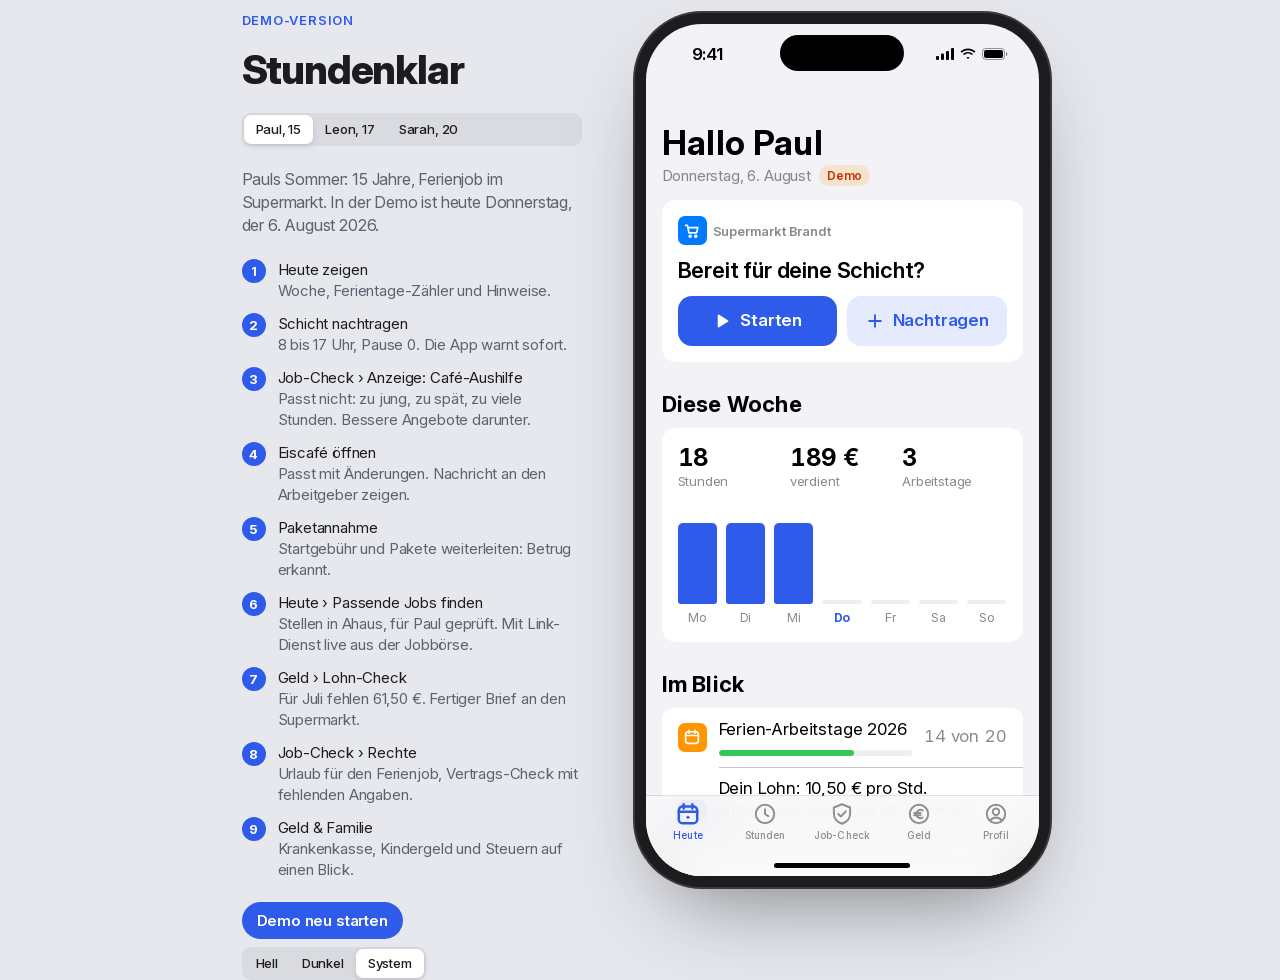
==== commit ad8e7547: "Add files via upload" ====
--- a/demo.html
+++ b/demo.html
@@ -5,7 +5,7 @@
 <meta name="viewport" content="width=device-width, initial-scale=1, viewport-fit=cover">
 <meta http-equiv="Content-Security-Policy" content="default-src 'self'; script-src 'self' 'unsafe-inline'; style-src 'self' 'unsafe-inline'; img-src 'self' data:; font-src 'self'; connect-src 'self' https://*.workers.dev; manifest-src 'self'; base-uri 'none'; form-action 'none'; object-src 'none'">
 <meta name="referrer" content="no-referrer">
-<meta name="description" content="Demo von Stundenklar mit Mia, Leon und Sara.">
+<meta name="description" content="Demo von Stundenklar mit Paul, Leon und Sarah.">
 <meta name="theme-color" content="#F2F2F7" media="(prefers-color-scheme: light)">
 <meta name="theme-color" content="#000000" media="(prefers-color-scheme: dark)">
 <meta name="apple-mobile-web-app-capable" content="yes">
@@ -430,7 +430,7 @@
 <script src="config.js"></script>
 <script>
 "use strict";
-const MODE = "demo";            // "demo" = Mias Sommer mit Beispieldaten, "live" = leer zum Ausprobieren
+const MODE = "demo";            // "demo" = Pauls Sommer mit Beispieldaten, "live" = leer zum Ausprobieren
 const DEMO = MODE === "demo";
 const DEMO_TODAY = "2026-08-06";    // In der Demo ist heute Donnerstag, 6. August 2026
 const STORE = "stundenklar-app-v1";
@@ -544,7 +544,13 @@
 };
 const I = (n, cls="") => `<svg class="i ${cls}" viewBox="0 0 24 24" aria-hidden="true">${ICONS[n] || ""}</svg>`;
 const sq = (n, color) => `<span class="ico" style="background:${color}">${I(n)}</span>`;
-const APPICON = `<svg class="appicon" viewBox="0 0 96 96" aria-hidden="true"><defs><linearGradient id="ag" x1="0" y1="0" x2="1" y2="1"><stop offset="0" stop-color="#4C7BFF"/><stop offset="1" stop-color="#2335C9"/></linearGradient></defs><rect width="96" height="96" rx="22" fill="url(#ag)"/><circle cx="44" cy="50" r="24" fill="none" stroke="#fff" stroke-width="6"/><path d="M44 36v15l9 6" fill="none" stroke="#fff" stroke-width="6" stroke-linecap="round" stroke-linejoin="round"/><rect x="70" y="24" width="14" height="40" rx="7" fill="#0E1650"/><circle cx="77" cy="32" r="4" fill="#FF453A"/><circle cx="77" cy="44" r="4" fill="#FFD60A"/><circle cx="77" cy="56" r="4" fill="#30D158"/></svg>`;
+const APPICON = `<svg class="appicon" viewBox="0 0 96 96" aria-hidden="true"><rect width="96" height="96" rx="22" fill="#FFFFFF"/><rect x="1.5" y="1.5" width="92.9" height="92.9" rx="19" fill="none" stroke="#191919" stroke-width="2.9"/><g transform="translate(48 48) scale(0.172) translate(-248 -262)"><circle cx="216" cy="216" r="138" fill="none" stroke="#191919" stroke-width="30"/>
+<path d="M216 216V128M216 216H146" stroke="#191919" stroke-width="28" stroke-linecap="round"/>
+<g fill="#FFFFFF" stroke="#FFFFFF" stroke-width="26" stroke-linejoin="round"><rect x="238" y="250" width="196" height="36" rx="18"/><rect x="238" y="426" width="196" height="36" rx="18"/><rect x="256" y="270" width="160" height="176"/></g>
+<rect x="263" y="277" width="146" height="162" fill="#FFFFFF" stroke="#191919" stroke-width="14"/>
+<rect x="238" y="250" width="196" height="36" rx="18" fill="#191919"/>
+<rect x="238" y="426" width="196" height="36" rx="18" fill="#191919"/>
+<path transform="translate(334 364) scale(1.14) translate(-334 -364)" d="M355.9 314.7V329.3H348.7Q348.3 324.1 345.2 321.5Q342.0 318.9 336.2 318.9Q331.2 318.9 328.5 321.1Q325.7 323.3 325.7 327.4Q325.7 330.3 327.4 332.3Q329.0 334.3 334.5 337.1L342.6 341.5Q354.1 347.4 358.4 352.5Q362.7 357.6 362.7 364.6Q362.7 370.9 359.2 375.4Q355.7 379.9 348.8 382.5Q353.9 385.3 356.2 389.2Q358.5 393.0 358.5 398.5Q358.5 406.8 351.9 411.4Q345.3 416.0 333.2 416.0Q328.1 416.0 322.7 415.3Q317.2 414.6 311.0 413.3V398.7H318.1Q318.6 404.2 321.8 406.7Q324.9 409.1 331.4 409.1Q336.6 409.1 339.5 406.9Q342.3 404.7 342.3 400.5Q342.3 397.6 340.7 395.6Q339.1 393.6 333.5 390.8L325.4 386.4Q314.0 380.4 309.7 375.3Q305.3 370.2 305.3 363.3Q305.3 357.1 308.8 352.6Q312.3 348.2 319.3 345.5Q314.3 342.7 311.9 338.8Q309.5 334.9 309.5 329.5Q309.5 321.3 316.1 316.6Q322.7 312.0 334.6 312.0Q339.1 312.0 344.3 312.7Q349.6 313.4 355.9 314.7ZM325.5 349.5Q322.8 351.5 321.4 353.9Q320.0 356.3 320.0 359.0Q320.0 362.7 322.8 365.8Q325.5 368.9 332.2 372.4L342.4 377.7Q345.1 375.6 346.6 373.2Q348.0 370.8 348.0 368.3Q348.0 364.6 345.2 361.5Q342.3 358.5 335.5 354.9Z" fill="#191919"/></g></svg>`;
 
 /* ===== Hilfsfunktionen ===== */
 const esc = s => String(s ?? "").replace(/[&<>"']/g, c => ({"&":"&amp;","<":"&lt;",">":"&gt;",'"':"&quot;","'":"&#39;"}[c]));
@@ -595,7 +601,7 @@
   f("2026-08-01", "08:00", "12:00", 0, "Inventur");
   ["2026-08-03","2026-08-04","2026-08-05"].forEach(d => f(d, "08:00", "14:30", 30));
   return {persona:"mia", demoToday:"2026-08-06",
-    profile:{name:"Mia", age:15, status:"schule", vsp:true, land:"Nordrhein-Westfalen", ort:"Ahaus", erst:"ja", kv:"gkv", gs:false, kiz:false, uvg:false, bafoeg:false},
+    profile:{name:"Paul", age:15, status:"schule", vsp:true, land:"Nordrhein-Westfalen", ort:"Ahaus", erst:"ja", kv:"gkv", gs:false, kiz:false, uvg:false, bafoeg:false},
     job:{title:"Supermarkt Brandt", type:"ferienjob", activity:"handel", wage:10.5, employer:"betrieb", monthly:0, weekly:0, since:"2026-07-20", until:"2026-08-21"},
     ausb:defaultAusb(), shifts, ads:[], timer:null, onboarded:true, lastFerien:true,
     tools:{lohn:{m:{"2026-07":{got:600, abr:false}}}, vertrag:{c:{job:{name:true, lohn:true, beginn:true, ende:true, taet:true}}}}};
@@ -626,7 +632,7 @@
   hs("2026-11-09", "Marketing"); hs("2026-11-10", "Wirtschaftsrecht"); w("2026-11-11", "Angebote eingeholt"); w("2026-11-12", "Meeting Einkauf"); w("2026-11-13", "Projektbericht geschrieben");
   w("2026-11-16", "Messe vorbereitet"); w("2026-11-17", "Messe-Aufbau", "08:00", "19:30", 30); w("2026-11-18", "Nachbereitung Messe");
   return {persona:"sara", demoToday:"2026-11-19",
-    profile:{name:"Sara", age:20, status:"dual", vsp:false, land:"Hessen", ort:"Kassel", erst:"ja", kv:"gkv", gs:false, kiz:false, uvg:false, bafoeg:false},
+    profile:{name:"Sarah", age:20, status:"dual", vsp:false, land:"Hessen", ort:"Kassel", erst:"ja", kv:"gkv", gs:false, kiz:false, uvg:false, bafoeg:false},
     job:{title:"Weber Logistik GmbH", type:"verguetung", activity:"buero", wage:0, employer:"betrieb", monthly:1150, weekly:0, since:"2025-10-01"},
     ausb:{beruf:"BWL (dual)", start:2025, jahr:2, soll:40, urlaub:25, art:"praxis", eltern:false},
     shifts, ads:[], timer:null, onboarded:true, lastFerien:false,
@@ -634,9 +640,9 @@
       foerder:{wohnen:"allein"}, kompass:{ein:"", p:[{name:"Handyvertrag", art:"handy", betrag:19.99, tag:15}, {name:"Winterjacke", art:"later", betrag:79.99, tag:22}, {name:"Streaming", art:"abo", betrag:13.99, tag:1}, {name:"Fitnessstudio", art:"abo", betrag:29.9, tag:3}]}}};
 }
 const PERSONAS = {
-  mia:{label:"Mia, 15", sub:"Ferienjob im Supermarkt", make:demoMia},
+  mia:{label:"Paul, 15", sub:"Ferienjob im Supermarkt", make:demoMia},
   leon:{label:"Leon, 17", sub:"Ausbildung im Einzelhandel", make:demoLeon},
-  sara:{label:"Sara, 20", sub:"Duales Studium BWL", make:demoSara}
+  sara:{label:"Sarah, 20", sub:"Duales Studium BWL", make:demoSara}
 };
 function demoState(id = "mia"){ return (PERSONAS[id] || PERSONAS.mia).make(); }
 function emptyState(){
@@ -2634,13 +2640,13 @@
 
 /* ===== Seitenleiste am Rechner ===== */
 const DEMO_STEPS = {
-  mia:{intro:"Mias Sommer: 15 Jahre, Ferienjob im Supermarkt. In der Demo ist heute Donnerstag, der 6. August 2026.", steps:[
+  mia:{intro:"Pauls Sommer: 15 Jahre, Ferienjob im Supermarkt. In der Demo ist heute Donnerstag, der 6. August 2026.", steps:[
     ["Heute zeigen", "Woche, Ferientage-Zähler und Hinweise."],
     ["Schicht nachtragen", "8 bis 17 Uhr, Pause 0. Die App warnt sofort."],
     ["Job-Check › Anzeige: Café-Aushilfe", "Passt nicht: zu jung, zu spät, zu viele Stunden. Bessere Angebote darunter."],
     ["Eiscafé öffnen", "Passt mit Änderungen. Nachricht an den Arbeitgeber zeigen."],
     ["Paketannahme", "Startgebühr und Pakete weiterleiten: Betrug erkannt."],
-    ["Heute › Passende Jobs finden", "Stellen in Ahaus, für Mia geprüft. Mit Link-Dienst live aus der Jobbörse."],
+    ["Heute › Passende Jobs finden", "Stellen in Ahaus, für Paul geprüft. Mit Link-Dienst live aus der Jobbörse."],
     ["Geld › Lohn-Check", "Für Juli fehlen 61,50 €. Fertiger Brief an den Supermarkt."],
     ["Job-Check › Rechte", "Urlaub für den Ferienjob, Vertrags-Check mit fehlenden Angaben."],
     ["Geld & Familie", "Krankenkasse, Kindergeld und Steuern auf einen Blick."]]},
@@ -2652,7 +2658,7 @@
     ["Stunden › Berichtsheft", "Die Notizen jeder Woche, fertig fürs Berichtsheft."],
     ["Geld › Lohn-Check", "Brief wegen der Mindestvergütung: 25 € fehlen jeden Monat."],
     ["Job-Check › Rechte › Kündigung", "Anderen Beruf lernen: 4 Wochen Frist, fertiger Kündigungsbrief."]]},
-  sara:{intro:"Sara, 20, studiert dual BWL mit Praxisphasen. In der Demo ist heute Donnerstag, der 19. November 2026.", steps:[
+  sara:{intro:"Sarah, 20, studiert dual BWL mit Praxisphasen. In der Demo ist heute Donnerstag, der 19. November 2026.", steps:[
     ["Heute zeigen", "Hochschule und Betrieb in einer Woche."],
     ["Hinweis öffnen", "11 Stunden am Messetag: Erlaubt sind höchstens 10."],
     ["Job-Check › Anzeige: Werkstudent", "Mit dem Studium 60 Stunden: passt nicht. Nachhilfe passt besser."],
